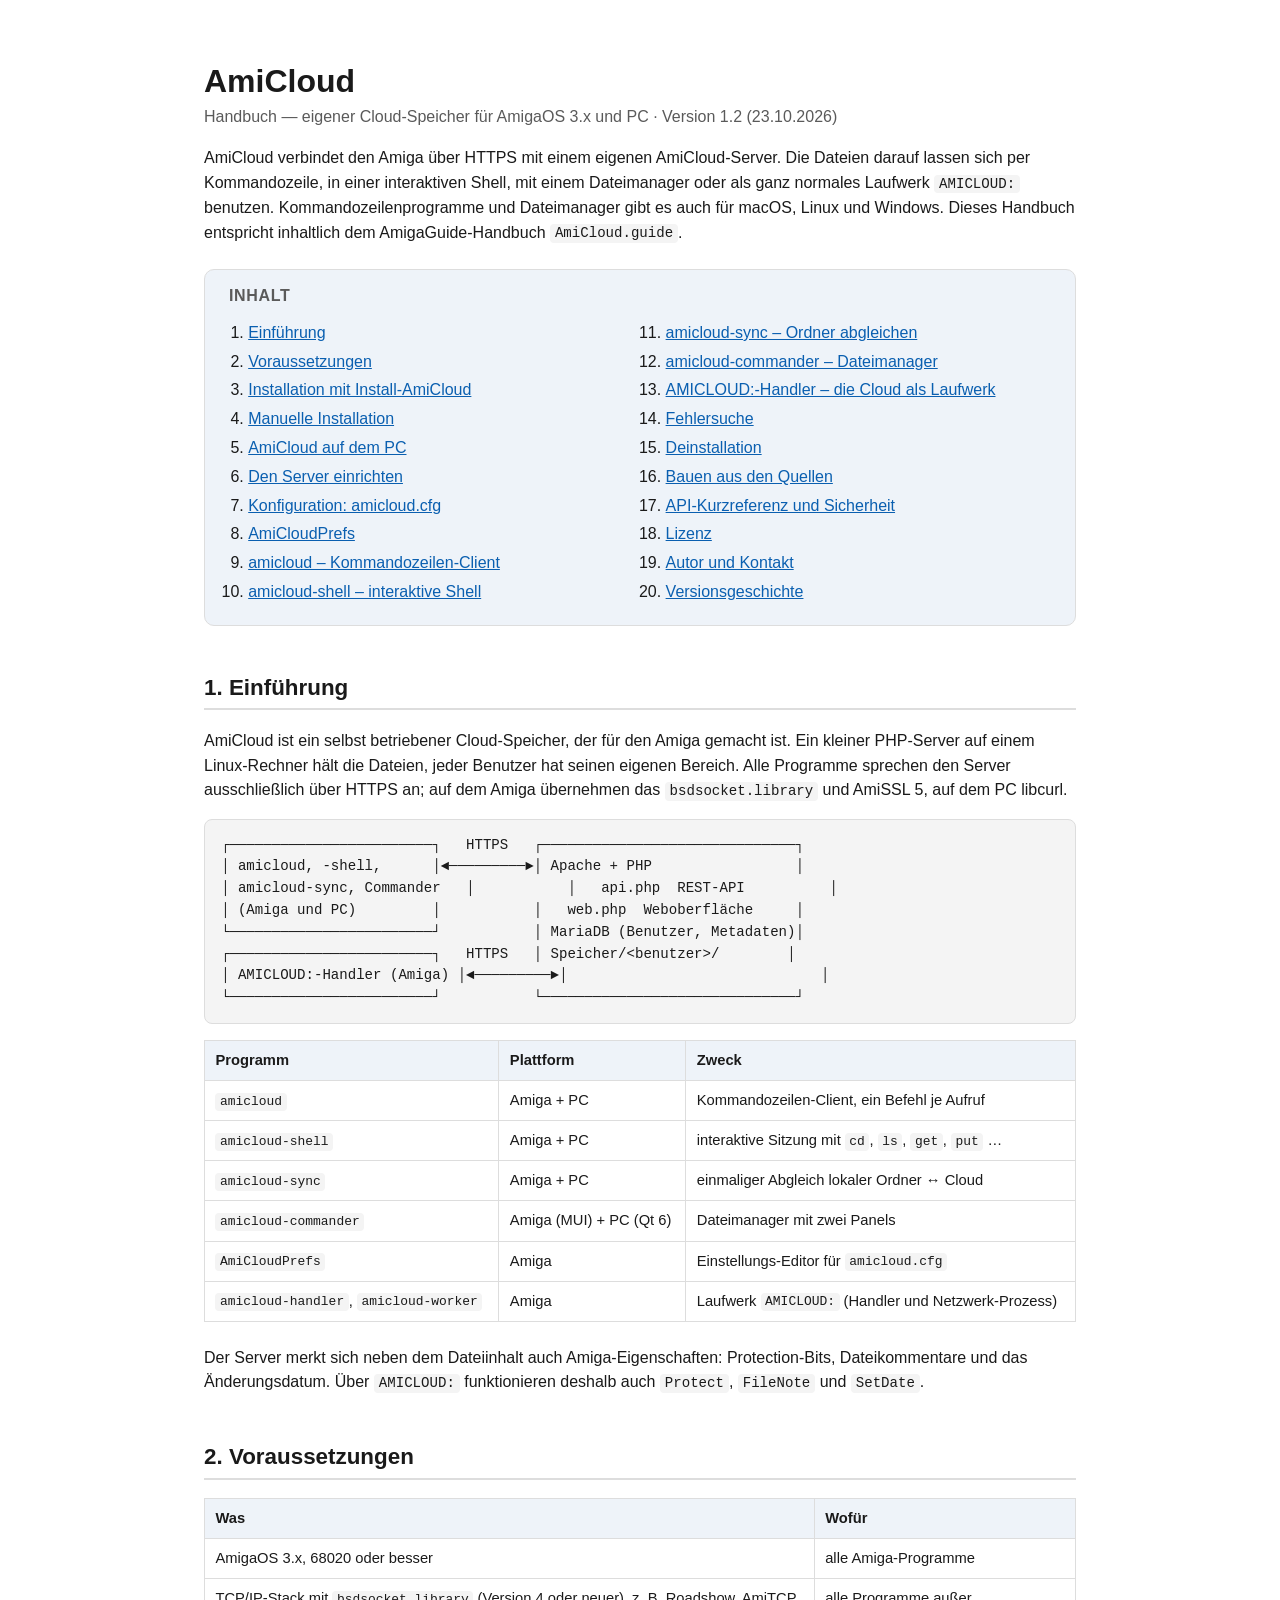
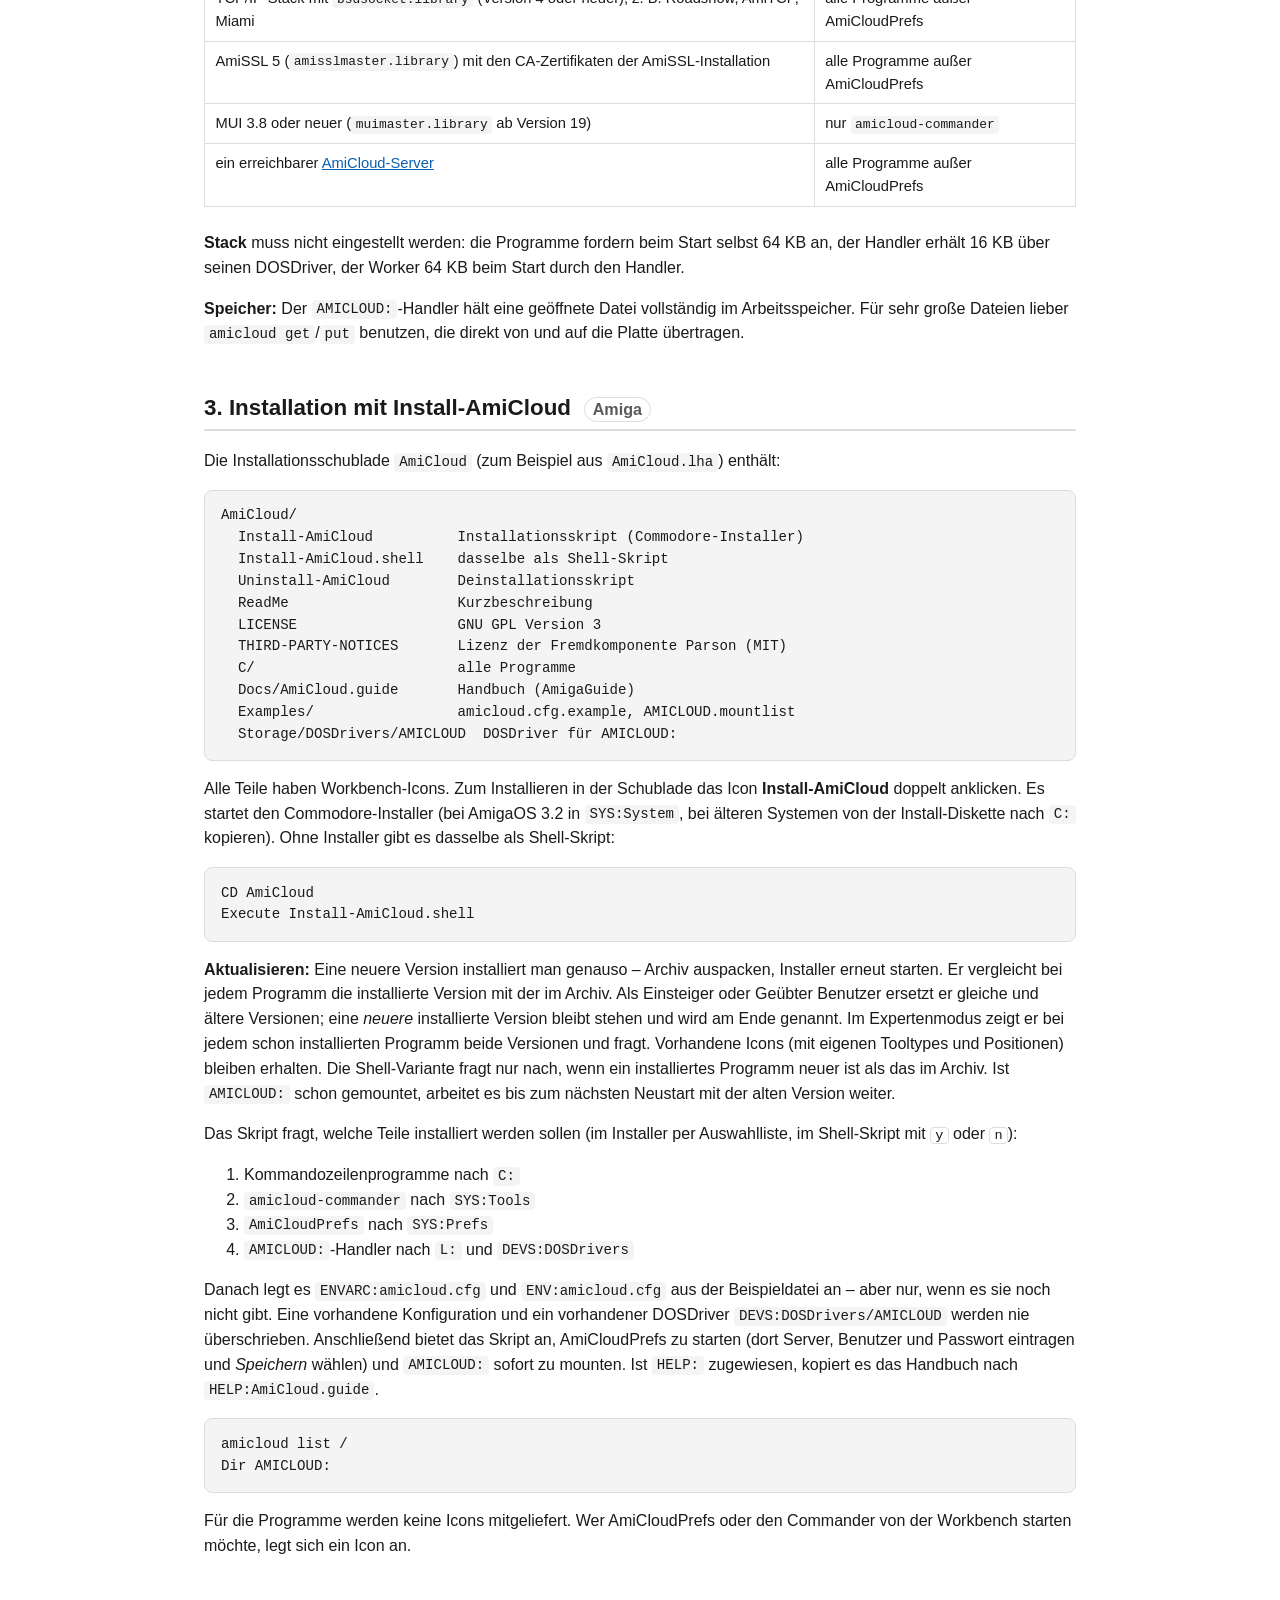
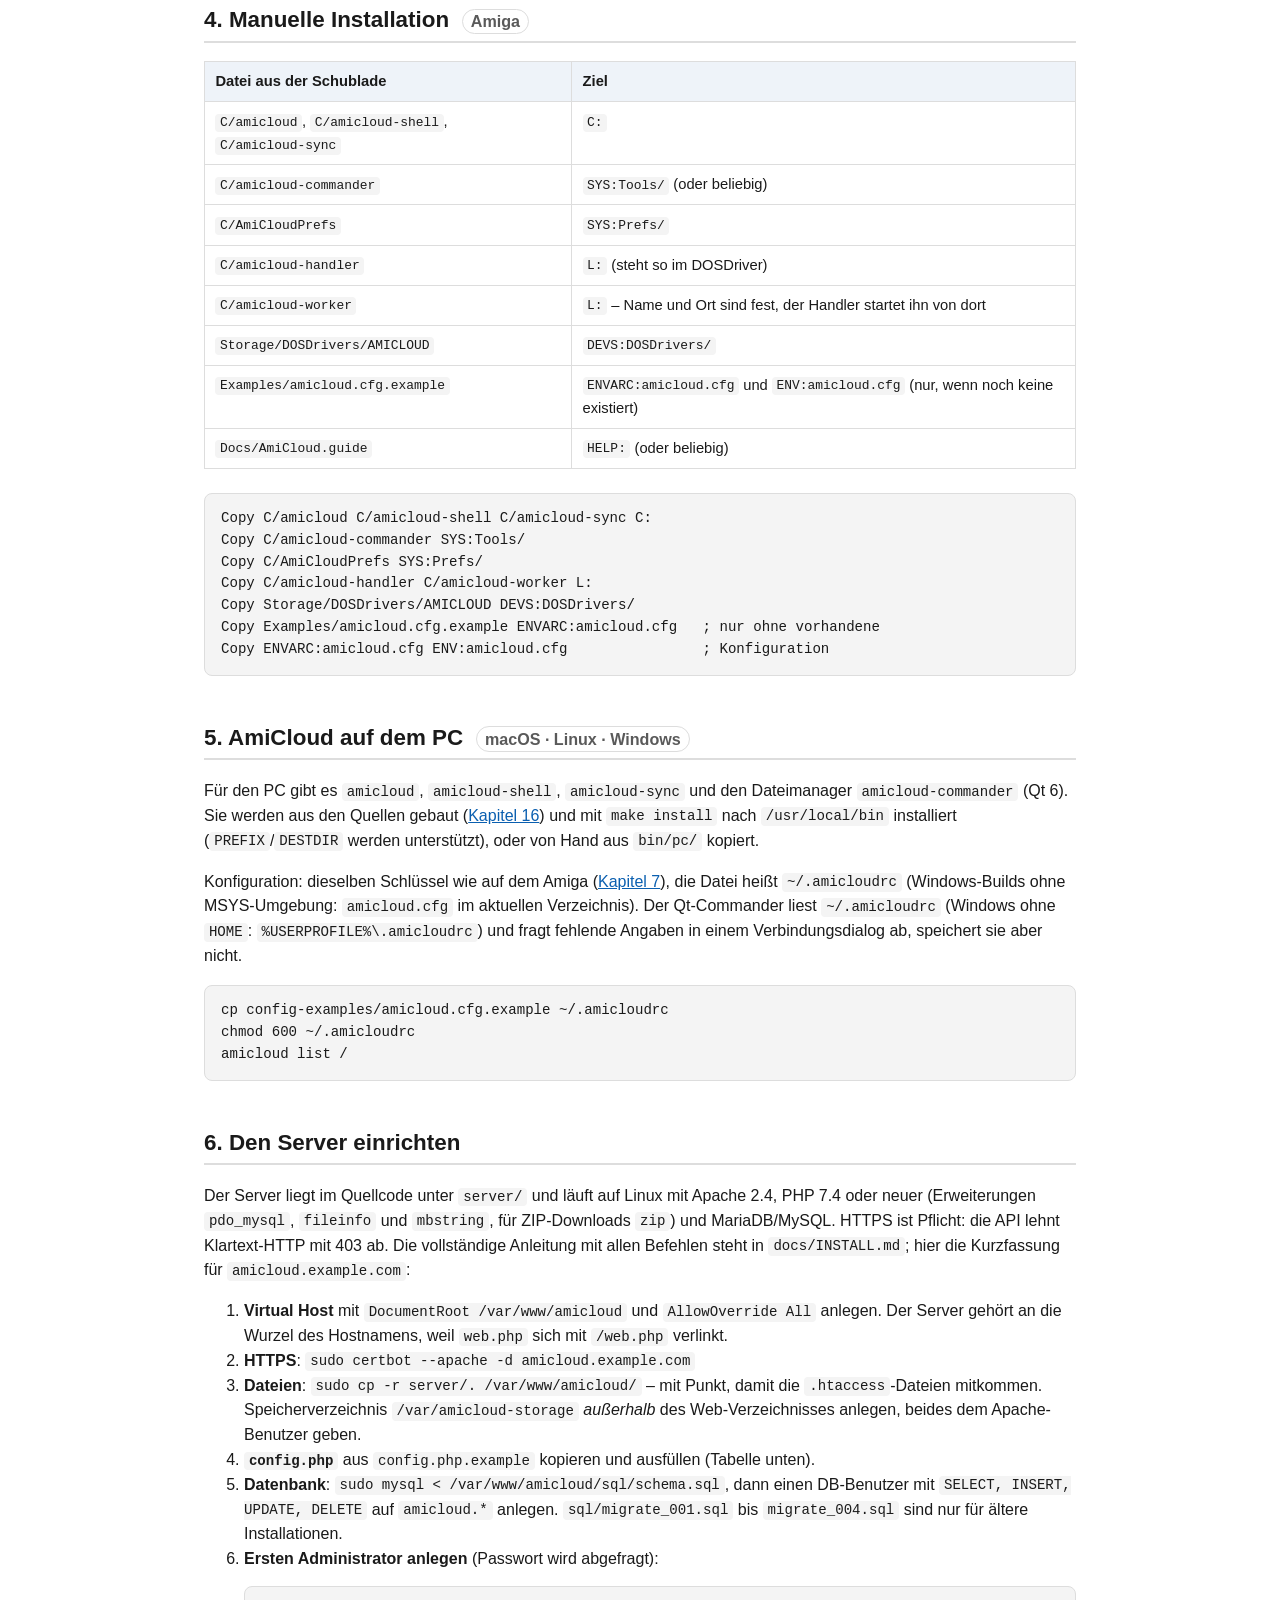
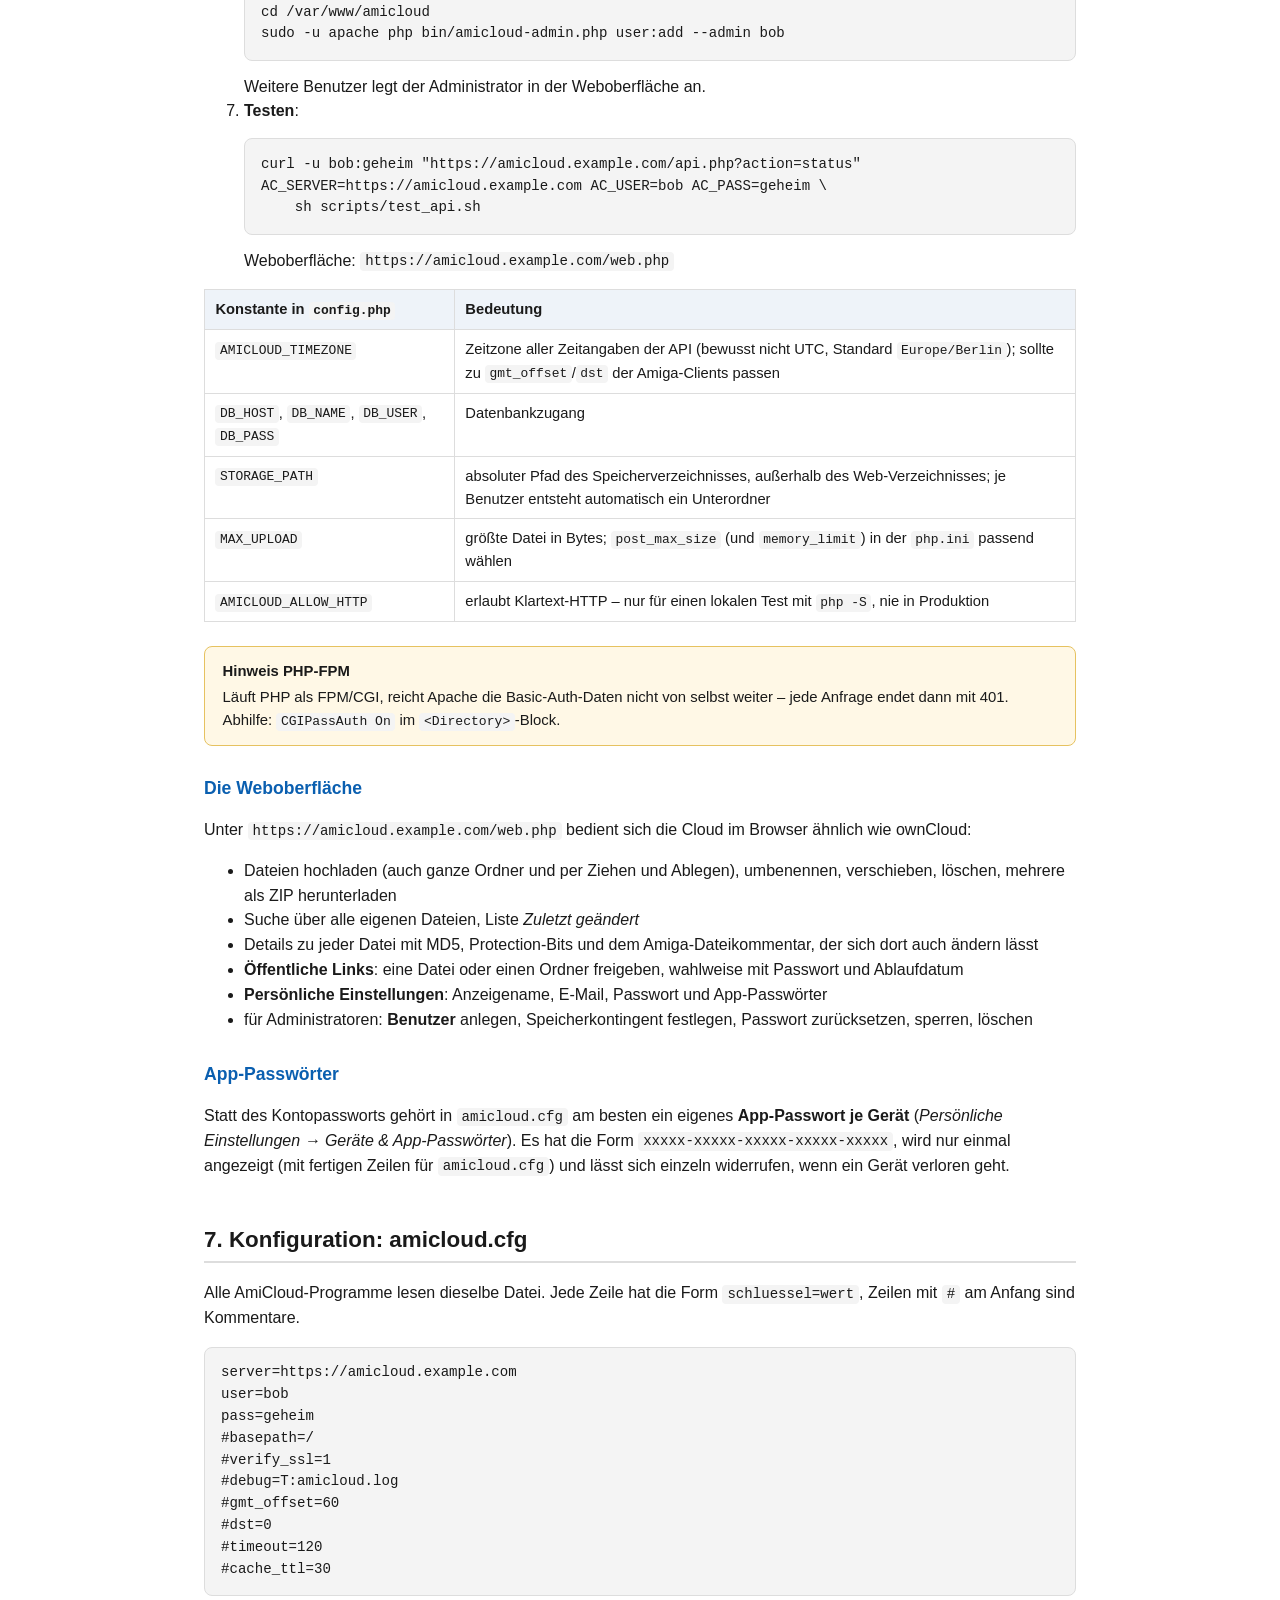
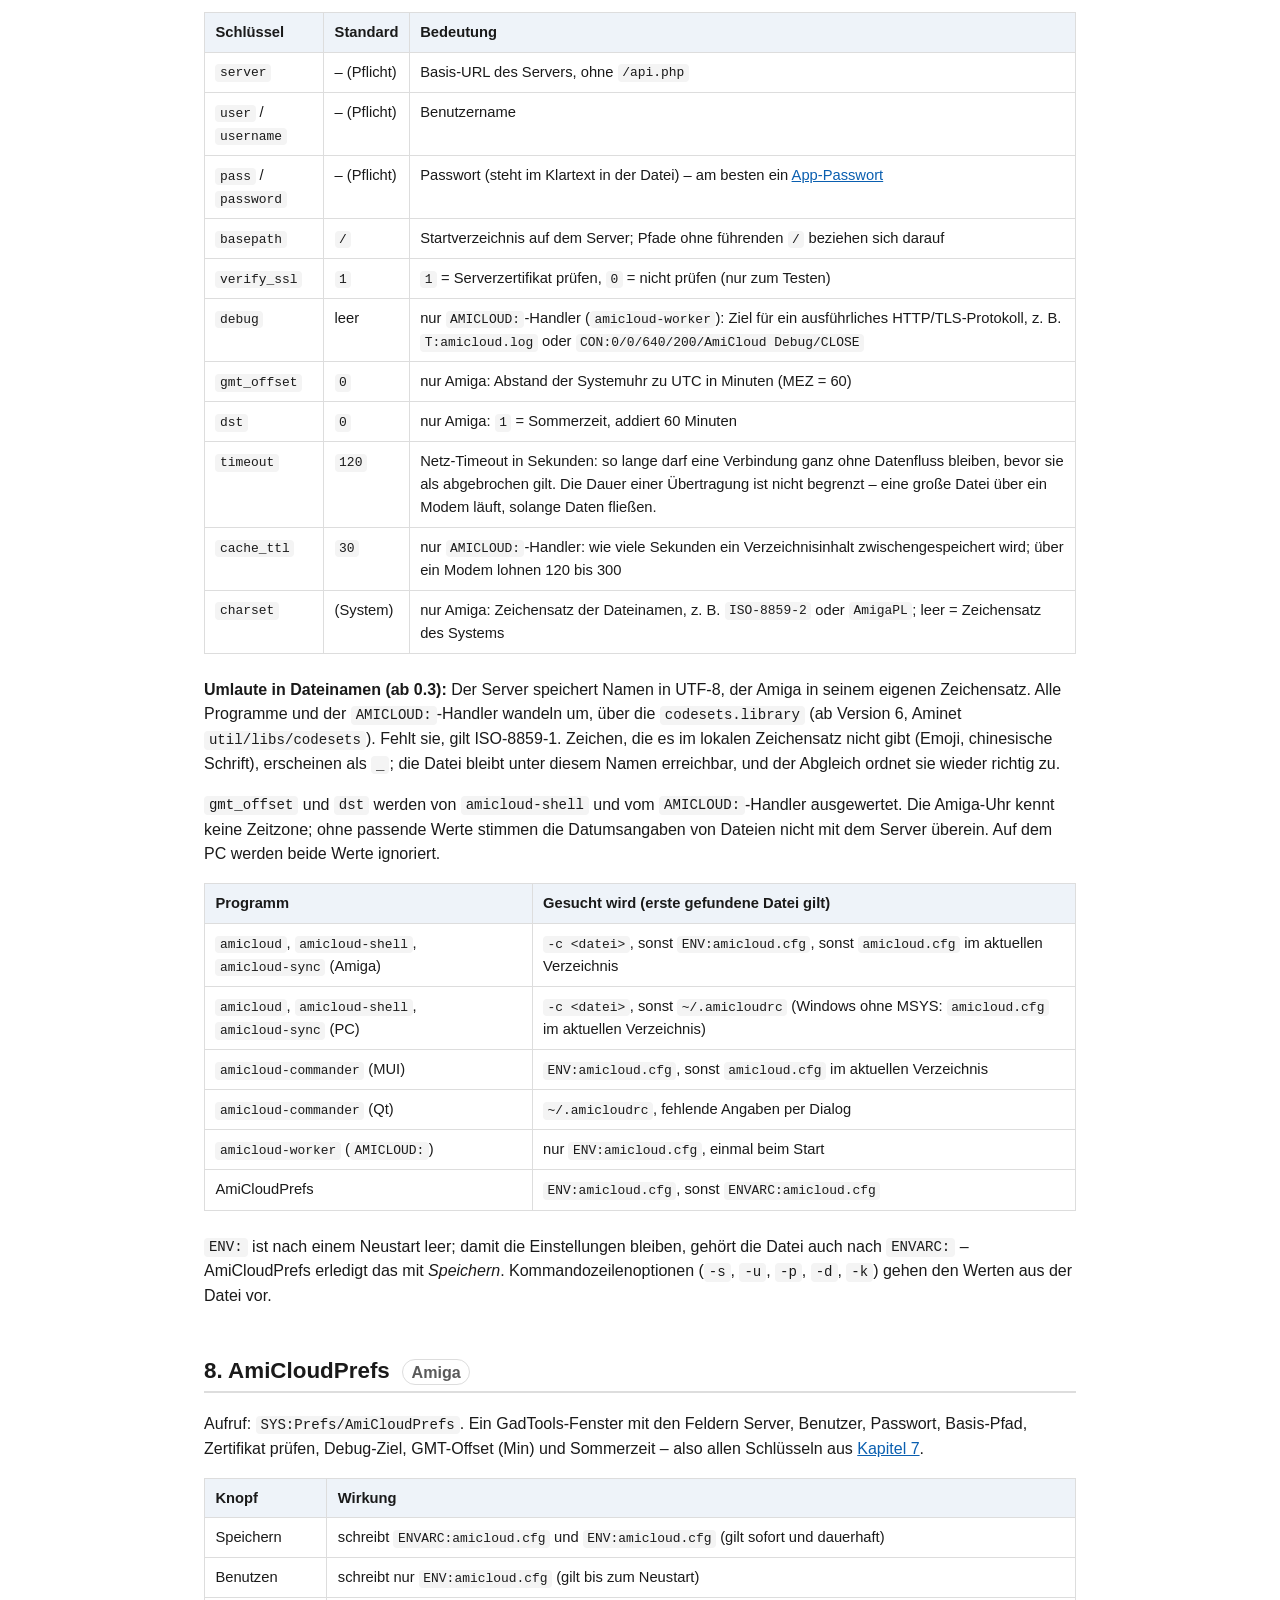
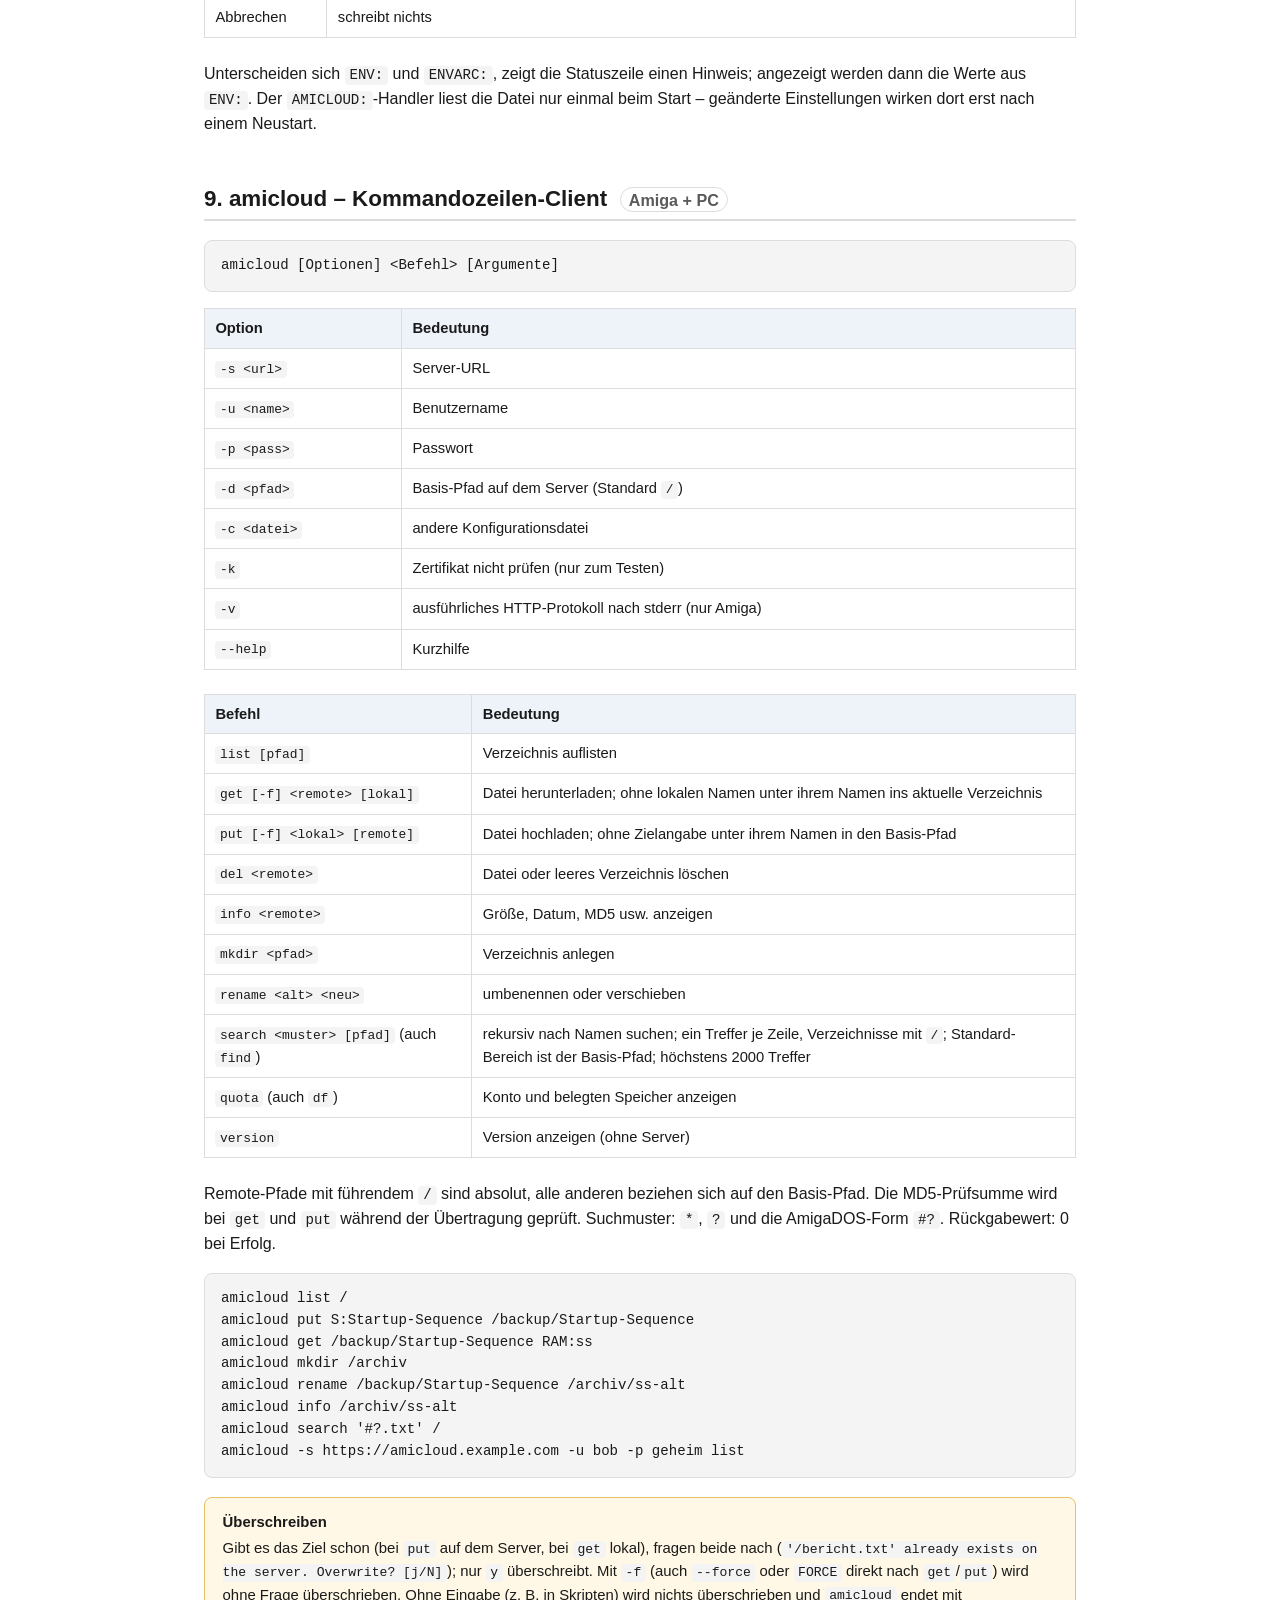
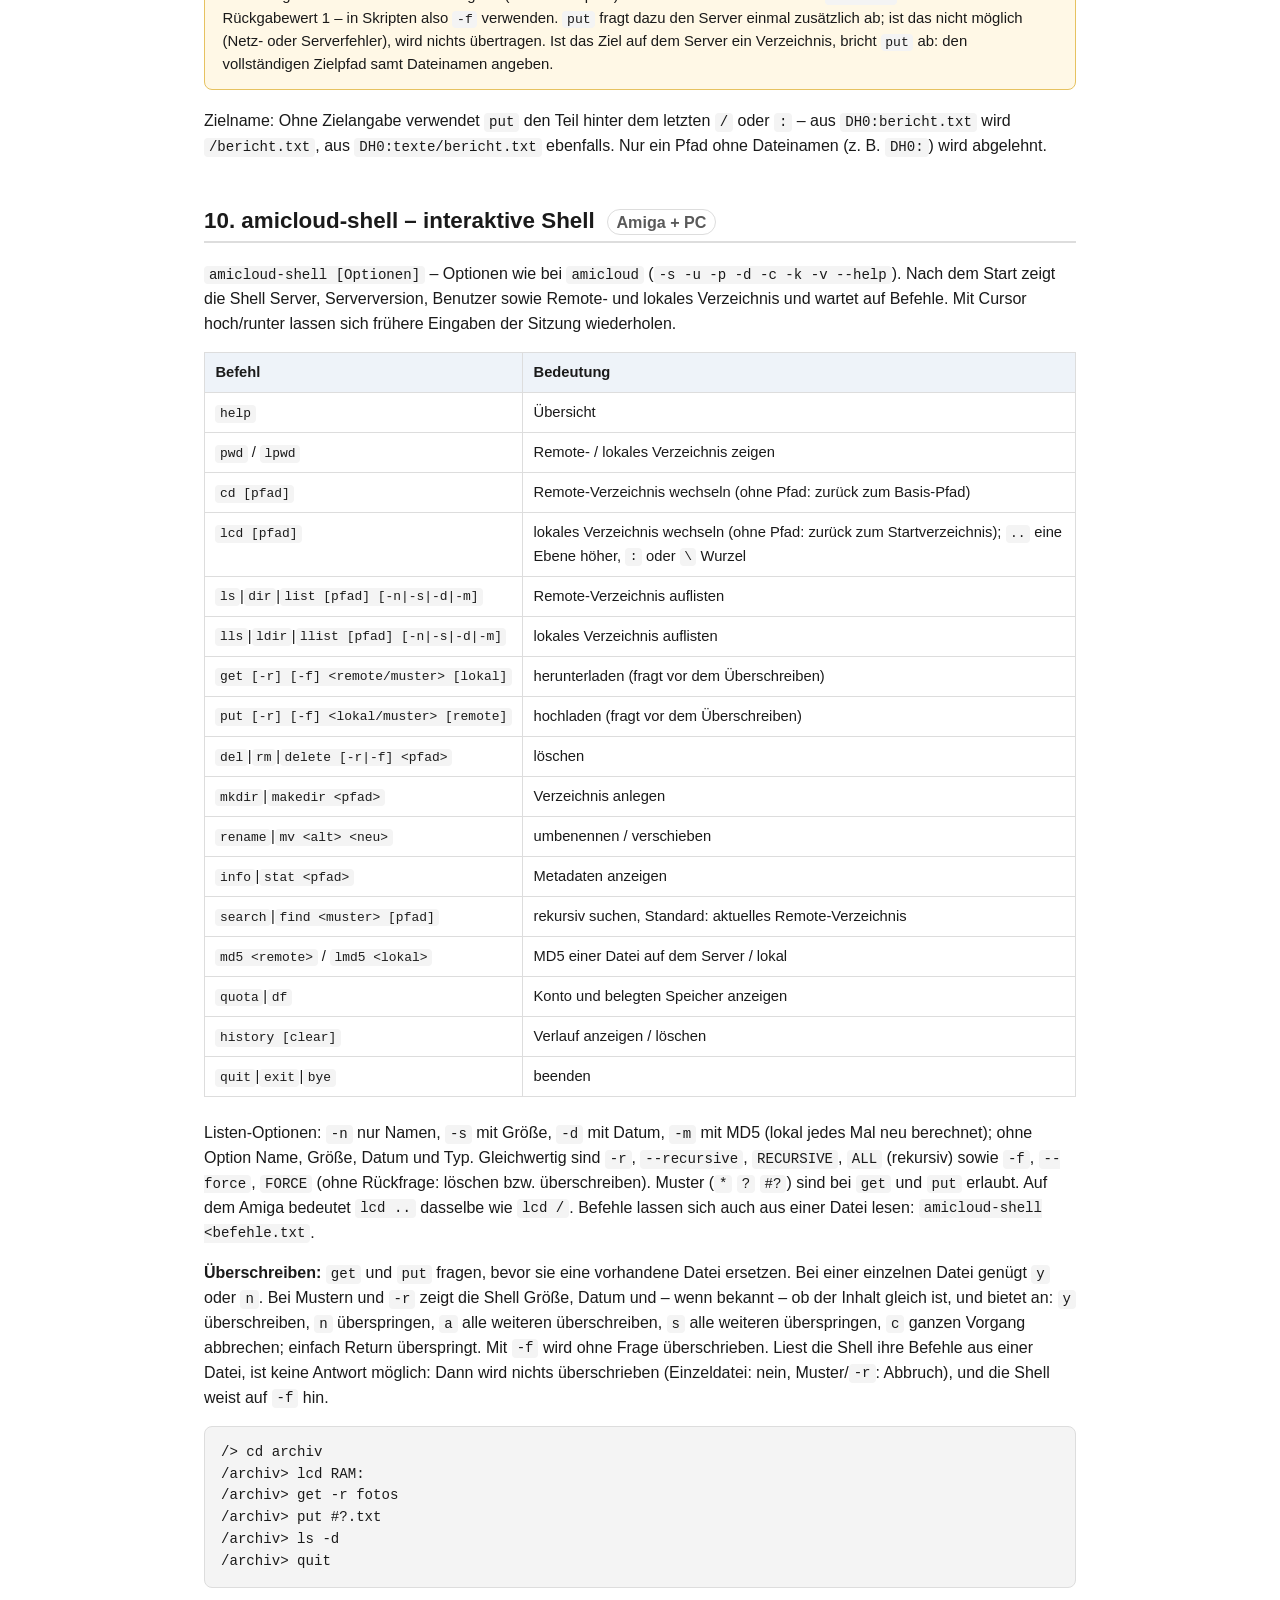
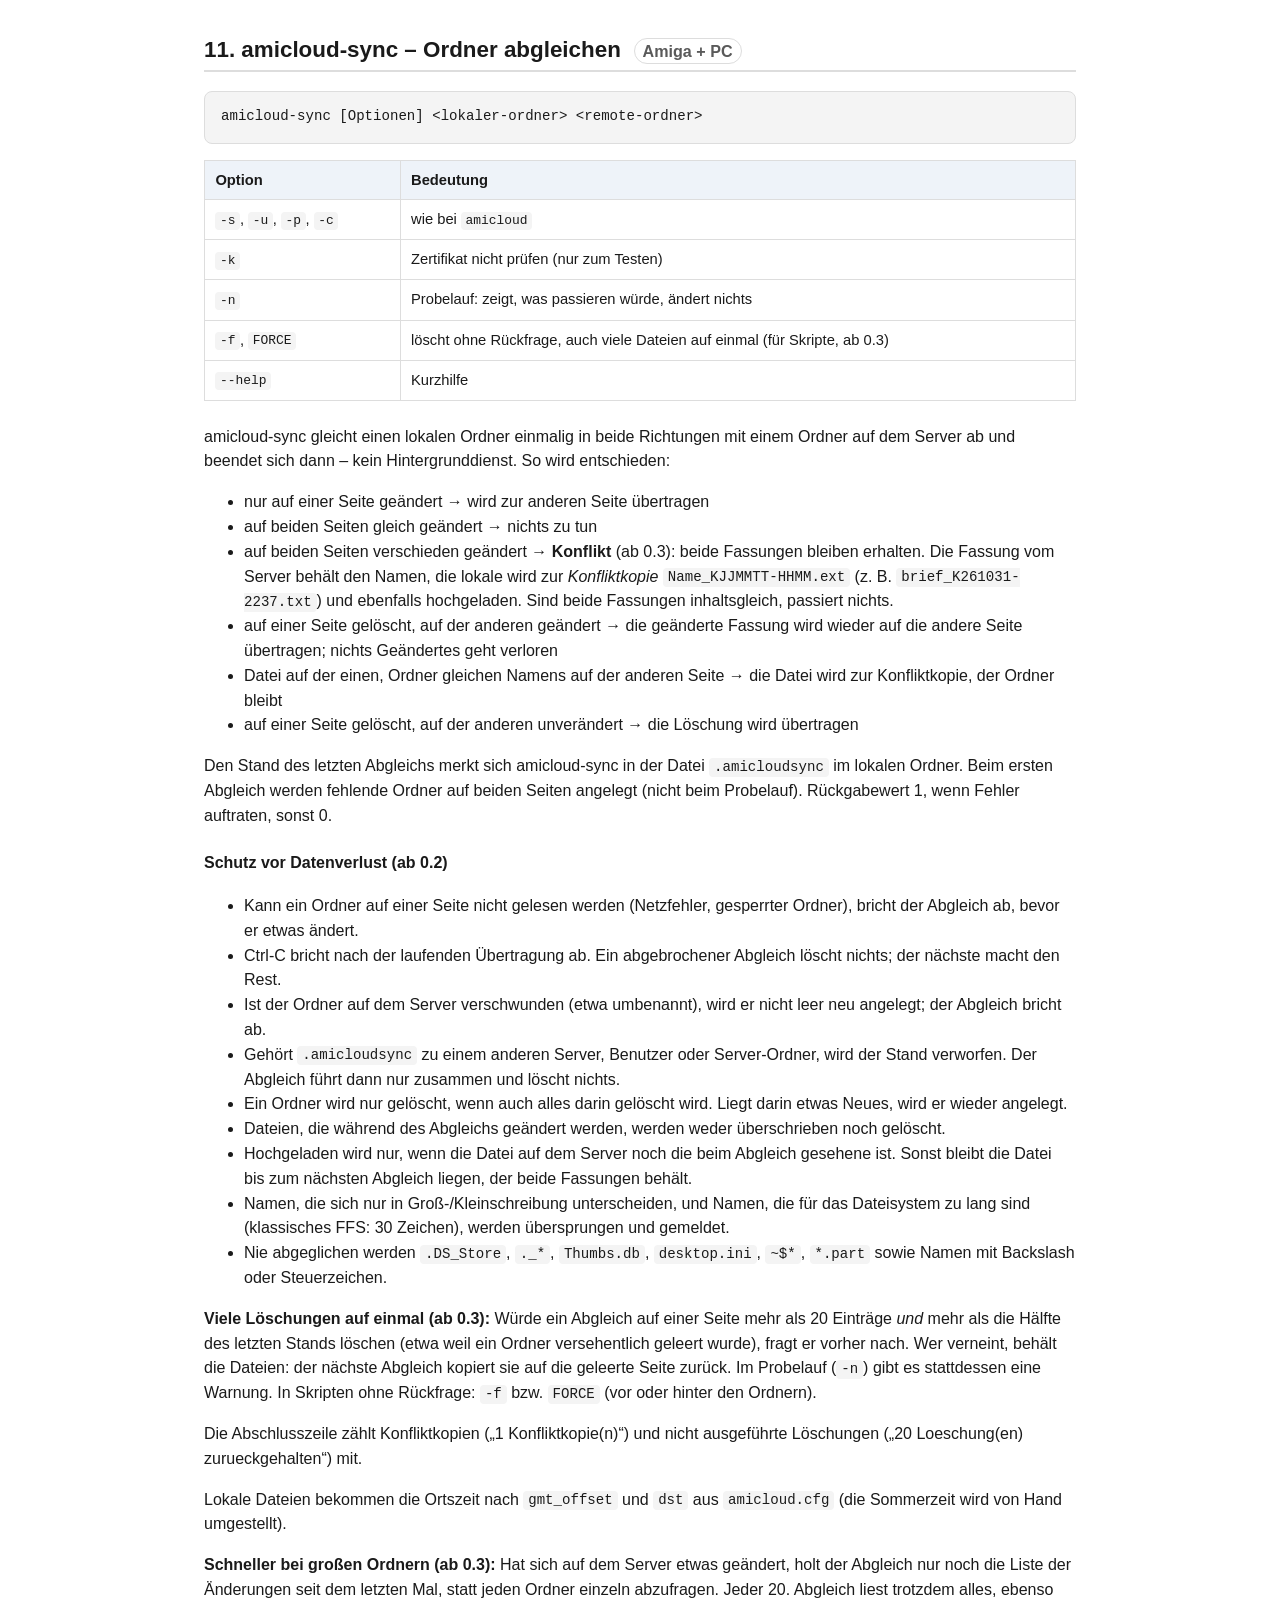
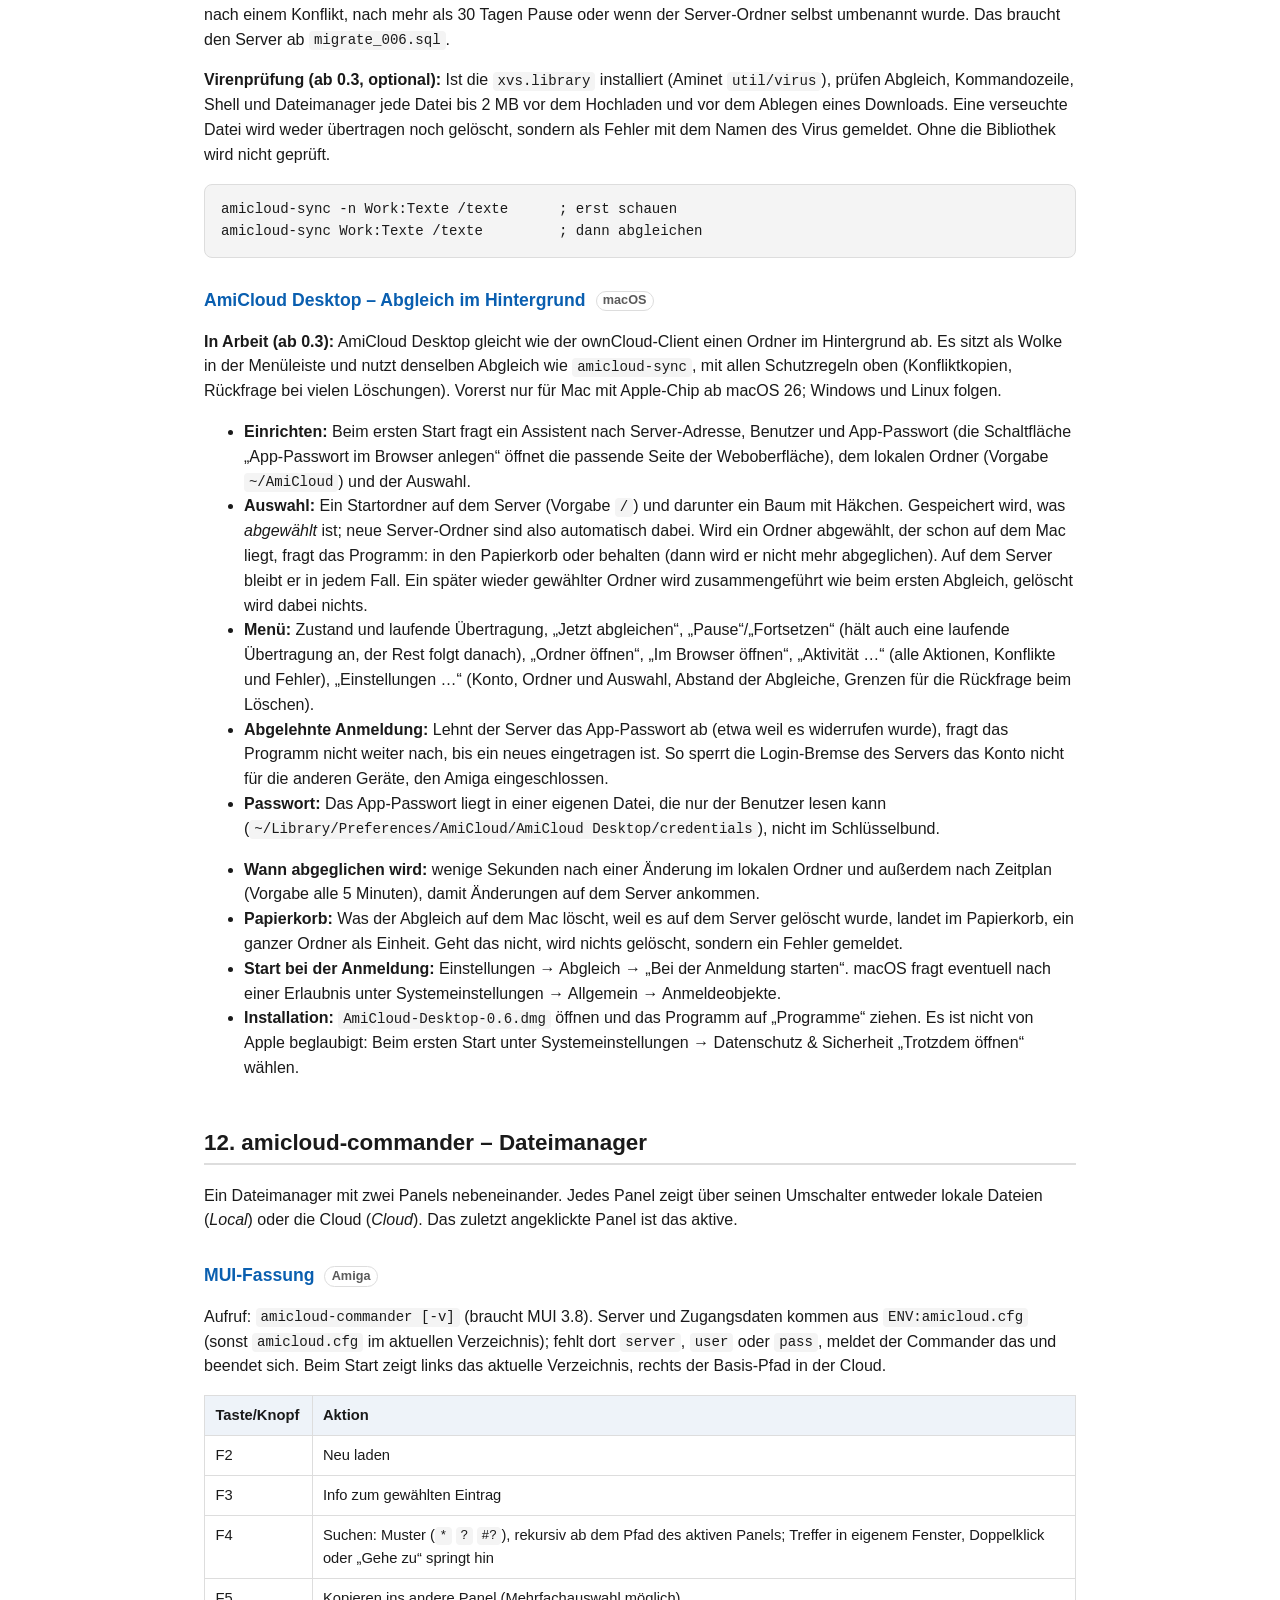
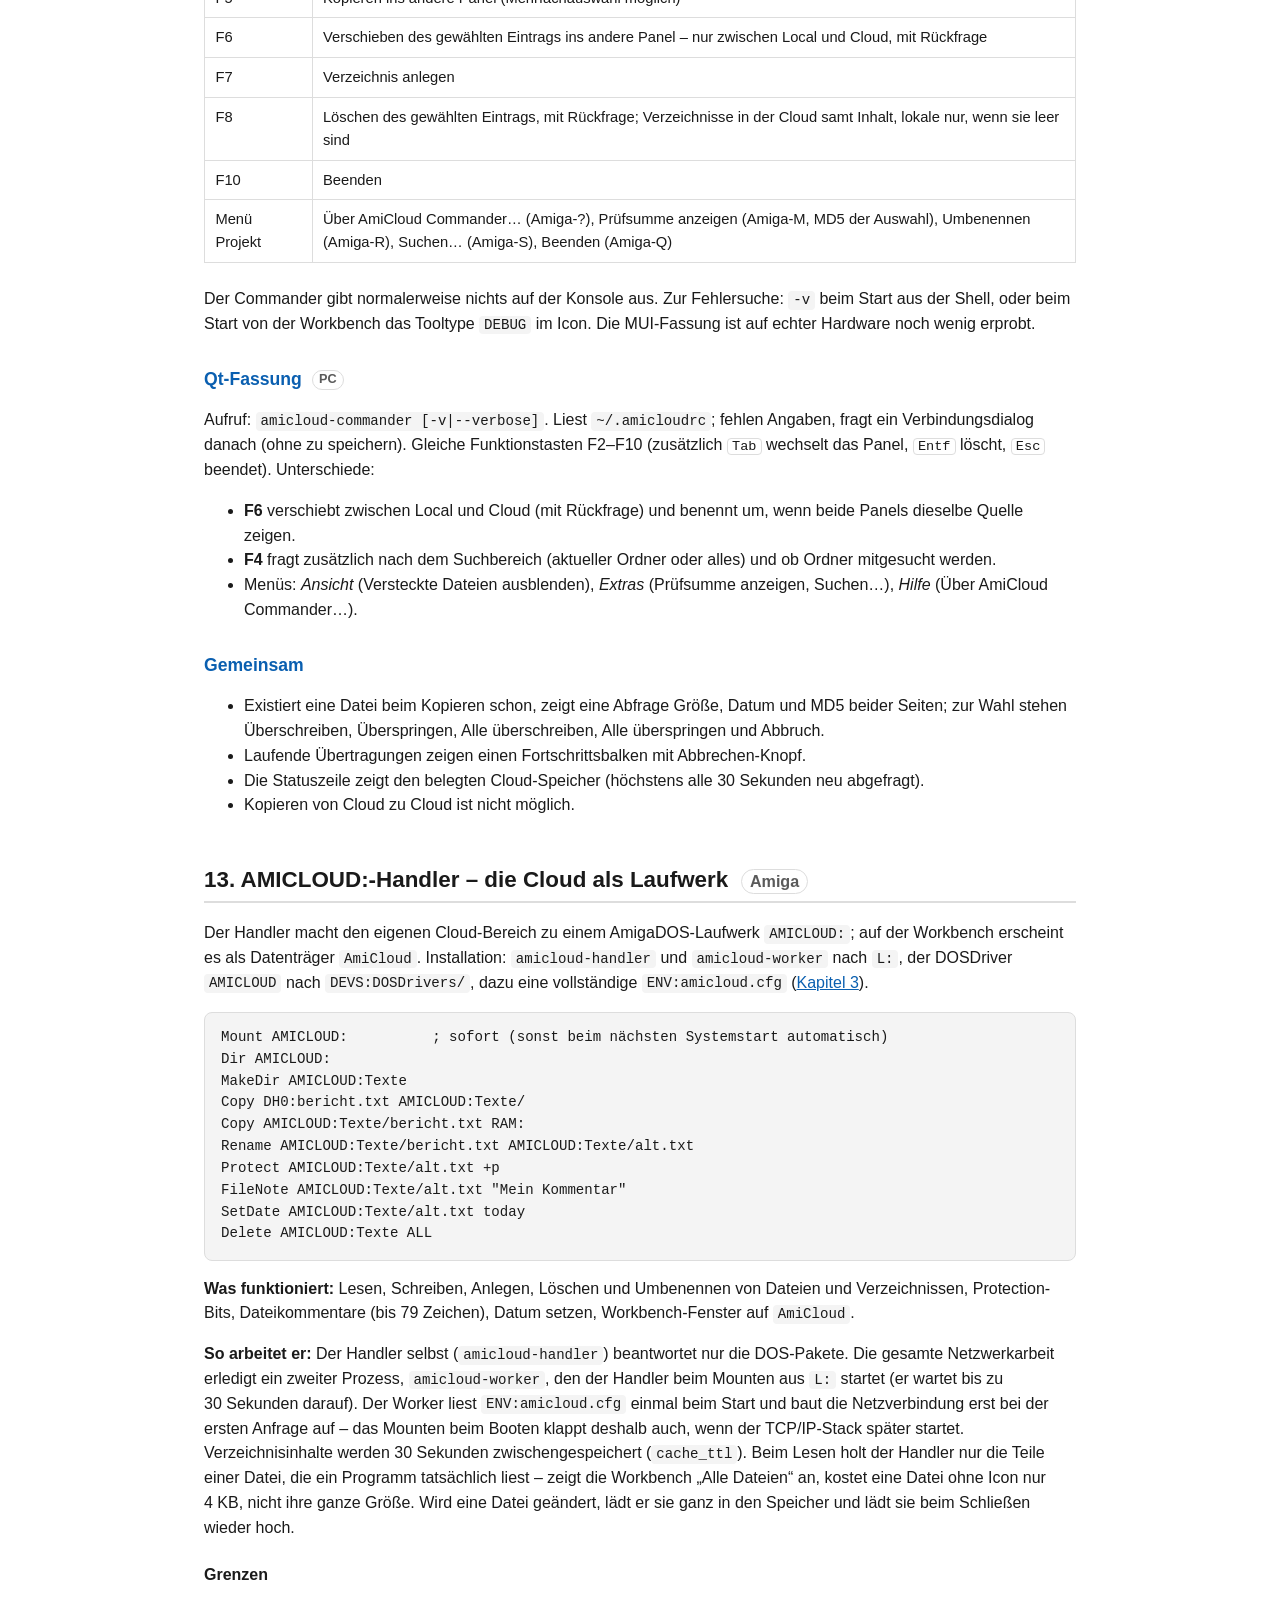
==== docs/user/AmiCloud-Handbuch.html @ e5fa28c6 "AmiCloud Desktop: macOS 26 statt 15 als Mindestversion Die mitgelieferten Homebrew-Bibliotheken (ICU" ====
<!doctype html>
<html lang="de">
<head>
<meta charset="utf-8">
<title>AmiCloud – Handbuch</title>
<style>
  :root {
    color-scheme: light dark;
    --bg: #ffffff;
    --fg: #1a1a1a;
    --muted: #5a5a5a;
    --border: #ddd;
    --code-bg: #f4f4f4;
    --accent: #0a5fb0;
    --table-head: #eef3f9;
    --callout-bg: #fff8e6;
    --callout-border: #e6c260;
  }
  @media (prefers-color-scheme: dark) {
    :root {
      --bg: #14171a;
      --fg: #e6e6e6;
      --muted: #a0a0a0;
      --border: #333;
      --code-bg: #1e2226;
      --accent: #5aa9ff;
      --table-head: #1c2733;
      --callout-bg: #2a2410;
      --callout-border: #6b5a1e;
    }
  }
  * { box-sizing: border-box; }
  body {
    margin: 0;
    font-family: -apple-system, "Segoe UI", Helvetica, Arial, sans-serif;
    background: var(--bg);
    color: var(--fg);
    line-height: 1.55;
  }
  .wrap { max-width: 920px; margin: 0 auto; padding: 2.5rem 1.5rem 6rem; }
  h1, h2, h3, h4 { line-height: 1.25; scroll-margin-top: 1rem; }
  h1 { font-size: 2rem; margin-bottom: .25rem; }
  h2 {
    font-size: 1.4rem;
    margin-top: 3rem;
    padding-bottom: .4rem;
    border-bottom: 2px solid var(--border);
  }
  h3 { font-size: 1.1rem; margin-top: 2rem; color: var(--accent); }
  h4 { font-size: 1rem; margin-top: 1.5rem; }
  .subtitle { color: var(--muted); margin-top: 0; }
  code, pre {
    font-family: "SF Mono", Menlo, Consolas, monospace;
    font-size: .88em;
  }
  code {
    background: var(--code-bg);
    padding: .1em .35em;
    border-radius: 4px;
  }
  pre {
    background: var(--code-bg);
    padding: .9rem 1rem;
    border-radius: 8px;
    overflow-x: auto;
    border: 1px solid var(--border);
  }
  pre code { background: none; padding: 0; }
  table {
    border-collapse: collapse;
    width: 100%;
    margin: 1rem 0 1.5rem;
    font-size: .92em;
  }
  th, td {
    border: 1px solid var(--border);
    padding: .5rem .65rem;
    text-align: left;
    vertical-align: top;
  }
  th { background: var(--table-head); }
  td code, th code { white-space: nowrap; }
  a { color: var(--accent); }
  .toc {
    background: var(--table-head);
    border: 1px solid var(--border);
    border-radius: 10px;
    padding: 1rem 1.5rem;
    margin: 1.5rem 0 2.5rem;
  }
  .toc h2 { border: none; margin: 0 0 .5rem; font-size: 1rem; text-transform: uppercase; letter-spacing: .04em; color: var(--muted); }
  .toc ol { margin: 0; padding-left: 1.2rem; columns: 2; column-gap: 2rem; }
  .toc li { break-inside: avoid; margin-bottom: .25rem; }
  .callout {
    background: var(--callout-bg);
    border: 1px solid var(--callout-border);
    border-radius: 8px;
    padding: .8rem 1.1rem;
    margin: 1.2rem 0;
    font-size: .93em;
  }
  .callout strong { display: inline-block; margin-bottom: .2rem; }
  .platform-tag {
    display: inline-block;
    font-size: .72em;
    font-weight: 600;
    padding: .1em .5em;
    border-radius: 999px;
    border: 1px solid var(--border);
    color: var(--muted);
    margin-left: .4em;
    vertical-align: middle;
  }
  footer {
    margin-top: 4rem;
    padding-top: 1.5rem;
    border-top: 1px solid var(--border);
    color: var(--muted);
    font-size: .85em;
  }
  .backtotop { font-size: .8em; }
  kbd { font-family: "SF Mono", Menlo, Consolas, monospace; font-size: .85em; border: 1px solid var(--border); border-radius: 4px; padding: 0 .3em; }
  dd { margin: .2rem 0 1rem 1.2rem; }
</style>
</head>
<body>
<div class="wrap">

<h1>AmiCloud</h1>
<p class="subtitle">Handbuch — eigener Cloud-Speicher für AmigaOS 3.x und PC · Version 1.2 (23.10.2026)</p>

<p>AmiCloud verbindet den Amiga über HTTPS mit einem eigenen AmiCloud-Server.
Die Dateien darauf lassen sich per Kommandozeile, in einer interaktiven
Shell, mit einem Dateimanager oder als ganz normales Laufwerk
<code>AMICLOUD:</code> benutzen. Kommandozeilenprogramme und Dateimanager gibt
es auch für macOS, Linux und Windows. Dieses Handbuch entspricht inhaltlich
dem AmigaGuide-Handbuch <code>AmiCloud.guide</code>.</p>

<div class="toc">
<h2>Inhalt</h2>
<ol>
<li><a href="#einfuehrung">Einführung</a></li>
<li><a href="#voraussetzungen">Voraussetzungen</a></li>
<li><a href="#installation">Installation mit Install-AmiCloud</a></li>
<li><a href="#manuell">Manuelle Installation</a></li>
<li><a href="#pc">AmiCloud auf dem PC</a></li>
<li><a href="#server">Den Server einrichten</a></li>
<li><a href="#konfiguration">Konfiguration: amicloud.cfg</a></li>
<li><a href="#prefs">AmiCloudPrefs</a></li>
<li><a href="#amicloud">amicloud – Kommandozeilen-Client</a></li>
<li><a href="#shell">amicloud-shell – interaktive Shell</a></li>
<li><a href="#amicloud-sync">amicloud-sync – Ordner abgleichen</a></li>
<li><a href="#commander">amicloud-commander – Dateimanager</a></li>
<li><a href="#handler">AMICLOUD:-Handler – die Cloud als Laufwerk</a></li>
<li><a href="#fehlersuche">Fehlersuche</a></li>
<li><a href="#deinstallation">Deinstallation</a></li>
<li><a href="#bauen">Bauen aus den Quellen</a></li>
<li><a href="#api">API-Kurzreferenz und Sicherheit</a></li>
<li><a href="#lizenz">Lizenz</a></li>
<li><a href="#autor">Autor und Kontakt</a></li>
<li><a href="#historie">Versionsgeschichte</a></li>
</ol>
</div>

<h2 id="einfuehrung">1. Einführung</h2>

<p>AmiCloud ist ein selbst betriebener Cloud-Speicher, der für den Amiga
gemacht ist. Ein kleiner PHP-Server auf einem Linux-Rechner hält die
Dateien, jeder Benutzer hat seinen eigenen Bereich. Alle Programme sprechen
den Server ausschließlich über HTTPS an; auf dem Amiga übernehmen das
<code>bsdsocket.library</code> und AmiSSL&nbsp;5, auf dem PC libcurl.</p>

<pre>┌────────────────────────┐   HTTPS   ┌──────────────────────────────┐
│ amicloud, -shell,      │◄─────────►│ Apache + PHP                 │
│ amicloud-sync, Commander   │           │   api.php  REST-API          │
│ (Amiga und PC)         │           │   web.php  Weboberfläche     │
└────────────────────────┘           │ MariaDB (Benutzer, Metadaten)│
┌────────────────────────┐   HTTPS   │ Speicher/&lt;benutzer&gt;/        │
│ AMICLOUD:-Handler (Amiga) │◄─────────►│                              │
└────────────────────────┘           └──────────────────────────────┘</pre>

<table>
<tr><th>Programm</th><th>Plattform</th><th>Zweck</th></tr>
<tr><td><code>amicloud</code></td><td>Amiga + PC</td><td>Kommandozeilen-Client, ein Befehl je Aufruf</td></tr>
<tr><td><code>amicloud-shell</code></td><td>Amiga + PC</td><td>interaktive Sitzung mit <code>cd</code>, <code>ls</code>, <code>get</code>, <code>put</code> …</td></tr>
<tr><td><code>amicloud-sync</code></td><td>Amiga + PC</td><td>einmaliger Abgleich lokaler Ordner ↔ Cloud</td></tr>
<tr><td><code>amicloud-commander</code></td><td>Amiga (MUI) + PC (Qt&nbsp;6)</td><td>Dateimanager mit zwei Panels</td></tr>
<tr><td><code>AmiCloudPrefs</code></td><td>Amiga</td><td>Einstellungs-Editor für <code>amicloud.cfg</code></td></tr>
<tr><td><code>amicloud-handler</code>, <code>amicloud-worker</code></td><td>Amiga</td><td>Laufwerk <code>AMICLOUD:</code> (Handler und Netzwerk-Prozess)</td></tr>
</table>

<p>Der Server merkt sich neben dem Dateiinhalt auch Amiga-Eigenschaften:
Protection-Bits, Dateikommentare und das Änderungsdatum. Über
<code>AMICLOUD:</code> funktionieren deshalb auch <code>Protect</code>,
<code>FileNote</code> und <code>SetDate</code>.</p>

<h2 id="voraussetzungen">2. Voraussetzungen</h2>

<table>
<tr><th>Was</th><th>Wofür</th></tr>
<tr><td>AmigaOS 3.x, 68020 oder besser</td><td>alle Amiga-Programme</td></tr>
<tr><td>TCP/IP-Stack mit <code>bsdsocket.library</code> (Version 4 oder neuer), z.&nbsp;B. Roadshow, AmiTCP, Miami</td><td>alle Programme außer AmiCloudPrefs</td></tr>
<tr><td>AmiSSL&nbsp;5 (<code>amisslmaster.library</code>) mit den CA-Zertifikaten der AmiSSL-Installation</td><td>alle Programme außer AmiCloudPrefs</td></tr>
<tr><td>MUI 3.8 oder neuer (<code>muimaster.library</code> ab Version 19)</td><td>nur <code>amicloud-commander</code></td></tr>
<tr><td>ein erreichbarer <a href="#server">AmiCloud-Server</a></td><td>alle Programme außer AmiCloudPrefs</td></tr>
</table>

<p><strong>Stack</strong> muss nicht eingestellt werden: die Programme
fordern beim Start selbst 64&nbsp;KB an, der Handler erhält 16&nbsp;KB über
seinen DOSDriver, der Worker 64&nbsp;KB beim Start durch den Handler.</p>

<p><strong>Speicher:</strong> Der <code>AMICLOUD:</code>-Handler hält eine
geöffnete Datei vollständig im Arbeitsspeicher. Für sehr große Dateien
lieber <code>amicloud get</code>/<code>put</code> benutzen, die direkt von
und auf die Platte übertragen.</p>

<h2 id="installation">3. Installation mit Install-AmiCloud <span class="platform-tag">Amiga</span></h2>

<p>Die Installationsschublade <code>AmiCloud</code> (zum Beispiel aus
<code>AmiCloud.lha</code>) enthält:</p>

<pre>AmiCloud/
  Install-AmiCloud          Installationsskript (Commodore-Installer)
  Install-AmiCloud.shell    dasselbe als Shell-Skript
  Uninstall-AmiCloud        Deinstallationsskript
  ReadMe                    Kurzbeschreibung
  LICENSE                   GNU GPL Version 3
  THIRD-PARTY-NOTICES       Lizenz der Fremdkomponente Parson (MIT)
  C/                        alle Programme
  Docs/AmiCloud.guide       Handbuch (AmigaGuide)
  Examples/                 amicloud.cfg.example, AMICLOUD.mountlist
  Storage/DOSDrivers/AMICLOUD  DOSDriver für AMICLOUD:</pre>

<p>Alle Teile haben Workbench-Icons. Zum Installieren in der Schublade das
Icon <strong>Install-AmiCloud</strong> doppelt anklicken. Es startet den
Commodore-Installer (bei AmigaOS&nbsp;3.2 in <code>SYS:System</code>, bei
älteren Systemen von der Install-Diskette nach <code>C:</code> kopieren).
Ohne Installer gibt es dasselbe als Shell-Skript:</p>
<pre>CD AmiCloud
Execute Install-AmiCloud.shell</pre>

<p><strong>Aktualisieren:</strong> Eine neuere Version installiert man genauso –
Archiv auspacken, Installer erneut starten. Er vergleicht bei jedem Programm
die installierte Version mit der im Archiv. Als Einsteiger oder Geübter
Benutzer ersetzt er gleiche und ältere Versionen; eine <em>neuere</em>
installierte Version bleibt stehen und wird am Ende genannt. Im
Expertenmodus zeigt er bei jedem schon installierten Programm beide Versionen
und fragt. Vorhandene Icons (mit eigenen Tooltypes und Positionen) bleiben
erhalten. Die Shell-Variante fragt nur nach, wenn ein installiertes Programm
neuer ist als das im Archiv. Ist <code>AMICLOUD:</code> schon gemountet, arbeitet es bis zum
nächsten Neustart mit der alten Version weiter.</p>

<p>Das Skript fragt, welche Teile installiert werden sollen (im Installer per
Auswahlliste, im Shell-Skript mit <kbd>y</kbd> oder <kbd>n</kbd>):</p>
<ol>
<li>Kommandozeilenprogramme nach <code>C:</code></li>
<li><code>amicloud-commander</code> nach <code>SYS:Tools</code></li>
<li><code>AmiCloudPrefs</code> nach <code>SYS:Prefs</code></li>
<li><code>AMICLOUD:</code>-Handler nach <code>L:</code> und <code>DEVS:DOSDrivers</code></li>
</ol>

<p>Danach legt es <code>ENVARC:amicloud.cfg</code> und
<code>ENV:amicloud.cfg</code> aus der Beispieldatei an – aber nur, wenn es
sie noch nicht gibt. Eine vorhandene Konfiguration und ein vorhandener
DOSDriver <code>DEVS:DOSDrivers/AMICLOUD</code> werden nie überschrieben.
Anschließend bietet das Skript an, AmiCloudPrefs zu starten (dort Server,
Benutzer und Passwort eintragen und <em>Speichern</em> wählen) und
<code>AMICLOUD:</code> sofort zu mounten. Ist <code>HELP:</code> zugewiesen,
kopiert es das Handbuch nach <code>HELP:AmiCloud.guide</code>.</p>

<pre>amicloud list /
Dir AMICLOUD:</pre>

<p>Für die Programme werden keine Icons mitgeliefert. Wer AmiCloudPrefs
oder den Commander von der Workbench starten möchte, legt sich ein Icon
an.</p>

<h2 id="manuell">4. Manuelle Installation <span class="platform-tag">Amiga</span></h2>

<table>
<tr><th>Datei aus der Schublade</th><th>Ziel</th></tr>
<tr><td><code>C/amicloud</code>, <code>C/amicloud-shell</code>, <code>C/amicloud-sync</code></td><td><code>C:</code></td></tr>
<tr><td><code>C/amicloud-commander</code></td><td><code>SYS:Tools/</code> (oder beliebig)</td></tr>
<tr><td><code>C/AmiCloudPrefs</code></td><td><code>SYS:Prefs/</code></td></tr>
<tr><td><code>C/amicloud-handler</code></td><td><code>L:</code> (steht so im DOSDriver)</td></tr>
<tr><td><code>C/amicloud-worker</code></td><td><code>L:</code> – Name und Ort sind fest, der Handler startet ihn von dort</td></tr>
<tr><td><code>Storage/DOSDrivers/AMICLOUD</code></td><td><code>DEVS:DOSDrivers/</code></td></tr>
<tr><td><code>Examples/amicloud.cfg.example</code></td><td><code>ENVARC:amicloud.cfg</code> und <code>ENV:amicloud.cfg</code> (nur, wenn noch keine existiert)</td></tr>
<tr><td><code>Docs/AmiCloud.guide</code></td><td><code>HELP:</code> (oder beliebig)</td></tr>
</table>

<pre>Copy C/amicloud C/amicloud-shell C/amicloud-sync C:
Copy C/amicloud-commander SYS:Tools/
Copy C/AmiCloudPrefs SYS:Prefs/
Copy C/amicloud-handler C/amicloud-worker L:
Copy Storage/DOSDrivers/AMICLOUD DEVS:DOSDrivers/
Copy Examples/amicloud.cfg.example ENVARC:amicloud.cfg   ; nur ohne vorhandene
Copy ENVARC:amicloud.cfg ENV:amicloud.cfg                ; Konfiguration</pre>

<h2 id="pc">5. AmiCloud auf dem PC <span class="platform-tag">macOS · Linux · Windows</span></h2>

<p>Für den PC gibt es <code>amicloud</code>, <code>amicloud-shell</code>,
<code>amicloud-sync</code> und den Dateimanager <code>amicloud-commander</code>
(Qt&nbsp;6). Sie werden aus den Quellen gebaut (<a href="#bauen">Kapitel
16</a>) und mit <code>make install</code> nach <code>/usr/local/bin</code>
installiert (<code>PREFIX</code>/<code>DESTDIR</code> werden unterstützt),
oder von Hand aus <code>bin/pc/</code> kopiert.</p>

<p>Konfiguration: dieselben Schlüssel wie auf dem Amiga
(<a href="#konfiguration">Kapitel 7</a>), die Datei heißt
<code>~/.amicloudrc</code> (Windows-Builds ohne MSYS-Umgebung:
<code>amicloud.cfg</code> im aktuellen Verzeichnis). Der Qt-Commander liest
<code>~/.amicloudrc</code> (Windows ohne <code>HOME</code>:
<code>%USERPROFILE%\.amicloudrc</code>) und fragt fehlende Angaben in einem
Verbindungsdialog ab, speichert sie aber nicht.</p>

<pre>cp config-examples/amicloud.cfg.example ~/.amicloudrc
chmod 600 ~/.amicloudrc
amicloud list /</pre>

<h2 id="server">6. Den Server einrichten</h2>

<p>Der Server liegt im Quellcode unter <code>server/</code> und läuft auf
Linux mit Apache&nbsp;2.4, PHP&nbsp;7.4 oder neuer (Erweiterungen
<code>pdo_mysql</code>, <code>fileinfo</code> und <code>mbstring</code>, für
ZIP-Downloads <code>zip</code>) und MariaDB/MySQL. HTTPS
ist Pflicht: die API lehnt Klartext-HTTP mit 403 ab. Die vollständige
Anleitung mit allen Befehlen steht in <code>docs/INSTALL.md</code>; hier
die Kurzfassung für <code>amicloud.example.com</code>:</p>

<ol>
<li><strong>Virtual Host</strong> mit <code>DocumentRoot /var/www/amicloud</code>
und <code>AllowOverride All</code> anlegen. Der Server gehört an die Wurzel
des Hostnamens, weil <code>web.php</code> sich mit <code>/web.php</code>
verlinkt.</li>
<li><strong>HTTPS</strong>: <code>sudo certbot --apache -d amicloud.example.com</code></li>
<li><strong>Dateien</strong>: <code>sudo cp -r server/. /var/www/amicloud/</code> – mit
Punkt, damit die <code>.htaccess</code>-Dateien mitkommen. Speicherverzeichnis
<code>/var/amicloud-storage</code> <em>außerhalb</em> des Web-Verzeichnisses
anlegen, beides dem Apache-Benutzer geben.</li>
<li><strong><code>config.php</code></strong> aus <code>config.php.example</code>
kopieren und ausfüllen (Tabelle unten).</li>
<li><strong>Datenbank</strong>: <code>sudo mysql &lt; /var/www/amicloud/sql/schema.sql</code>,
dann einen DB-Benutzer mit <code>SELECT, INSERT, UPDATE, DELETE</code> auf
<code>amicloud.*</code> anlegen. <code>sql/migrate_001.sql</code> bis
<code>migrate_004.sql</code> sind nur für ältere Installationen.</li>
<li><strong>Ersten Administrator anlegen</strong> (Passwort wird abgefragt):
<pre>cd /var/www/amicloud
sudo -u apache php bin/amicloud-admin.php user:add --admin bob</pre>
Weitere Benutzer legt der Administrator in der Weboberfläche an.</li>
<li><strong>Testen</strong>:
<pre>curl -u bob:geheim "https://amicloud.example.com/api.php?action=status"
AC_SERVER=https://amicloud.example.com AC_USER=bob AC_PASS=geheim \
    sh scripts/test_api.sh</pre>
Weboberfläche: <code>https://amicloud.example.com/web.php</code></li>
</ol>

<table>
<tr><th>Konstante in <code>config.php</code></th><th>Bedeutung</th></tr>
<tr><td><code>AMICLOUD_TIMEZONE</code></td><td>Zeitzone aller Zeitangaben der API (bewusst nicht UTC, Standard <code>Europe/Berlin</code>); sollte zu <code>gmt_offset</code>/<code>dst</code> der Amiga-Clients passen</td></tr>
<tr><td><code>DB_HOST</code>, <code>DB_NAME</code>, <code>DB_USER</code>, <code>DB_PASS</code></td><td>Datenbankzugang</td></tr>
<tr><td><code>STORAGE_PATH</code></td><td>absoluter Pfad des Speicherverzeichnisses, außerhalb des Web-Verzeichnisses; je Benutzer entsteht automatisch ein Unterordner</td></tr>
<tr><td><code>MAX_UPLOAD</code></td><td>größte Datei in Bytes; <code>post_max_size</code> (und <code>memory_limit</code>) in der <code>php.ini</code> passend wählen</td></tr>
<tr><td><code>AMICLOUD_ALLOW_HTTP</code></td><td>erlaubt Klartext-HTTP – nur für einen lokalen Test mit <code>php -S</code>, nie in Produktion</td></tr>
</table>

<div class="callout"><strong>Hinweis PHP-FPM</strong><br>
Läuft PHP als FPM/CGI, reicht Apache die Basic-Auth-Daten nicht von selbst
weiter – jede Anfrage endet dann mit 401. Abhilfe: <code>CGIPassAuth On</code>
im <code>&lt;Directory&gt;</code>-Block.</div>

<h3 id="webui">Die Weboberfläche</h3>

<p>Unter <code>https://amicloud.example.com/web.php</code> bedient sich die
Cloud im Browser ähnlich wie ownCloud:</p>
<ul>
<li>Dateien hochladen (auch ganze Ordner und per Ziehen und Ablegen),
umbenennen, verschieben, löschen, mehrere als ZIP herunterladen</li>
<li>Suche über alle eigenen Dateien, Liste <em>Zuletzt geändert</em></li>
<li>Details zu jeder Datei mit MD5, Protection-Bits und dem
Amiga-Dateikommentar, der sich dort auch ändern lässt</li>
<li><strong>Öffentliche Links</strong>: eine Datei oder einen Ordner
freigeben, wahlweise mit Passwort und Ablaufdatum</li>
<li><strong>Persönliche Einstellungen</strong>: Anzeigename, E-Mail,
Passwort und App-Passwörter</li>
<li>für Administratoren: <strong>Benutzer</strong> anlegen,
Speicherkontingent festlegen, Passwort zurücksetzen, sperren, löschen</li>
</ul>

<h3 id="apppw">App-Passwörter</h3>

<p>Statt des Kontopassworts gehört in <code>amicloud.cfg</code> am besten ein
eigenes <strong>App-Passwort je Gerät</strong> (<em>Persönliche
Einstellungen → Geräte &amp; App-Passwörter</em>). Es hat die Form
<code>xxxxx-xxxxx-xxxxx-xxxxx-xxxxx</code>, wird nur einmal angezeigt (mit
fertigen Zeilen für <code>amicloud.cfg</code>) und lässt sich einzeln
widerrufen, wenn ein Gerät verloren geht.</p>

<h2 id="konfiguration">7. Konfiguration: amicloud.cfg</h2>

<p>Alle AmiCloud-Programme lesen dieselbe Datei. Jede Zeile hat die Form
<code>schluessel=wert</code>, Zeilen mit <code>#</code> am Anfang sind
Kommentare.</p>

<pre>server=https://amicloud.example.com
user=bob
pass=geheim
#basepath=/
#verify_ssl=1
#debug=T:amicloud.log
#gmt_offset=60
#dst=0
#timeout=120
#cache_ttl=30</pre>

<table>
<tr><th>Schlüssel</th><th>Standard</th><th>Bedeutung</th></tr>
<tr><td><code>server</code></td><td>– (Pflicht)</td><td>Basis-URL des Servers, ohne <code>/api.php</code></td></tr>
<tr><td><code>user</code> / <code>username</code></td><td>– (Pflicht)</td><td>Benutzername</td></tr>
<tr><td><code>pass</code> / <code>password</code></td><td>– (Pflicht)</td><td>Passwort (steht im Klartext in der Datei) – am besten ein <a href="#apppw">App-Passwort</a></td></tr>
<tr><td><code>basepath</code></td><td><code>/</code></td><td>Startverzeichnis auf dem Server; Pfade ohne führenden <code>/</code> beziehen sich darauf</td></tr>
<tr><td><code>verify_ssl</code></td><td><code>1</code></td><td><code>1</code> = Serverzertifikat prüfen, <code>0</code> = nicht prüfen (nur zum Testen)</td></tr>
<tr><td><code>debug</code></td><td>leer</td><td>nur <code>AMICLOUD:</code>-Handler (<code>amicloud-worker</code>): Ziel für ein ausführliches HTTP/TLS-Protokoll, z.&nbsp;B. <code>T:amicloud.log</code> oder <code>CON:0/0/640/200/AmiCloud Debug/CLOSE</code></td></tr>
<tr><td><code>gmt_offset</code></td><td><code>0</code></td><td>nur Amiga: Abstand der Systemuhr zu UTC in Minuten (MEZ = 60)</td></tr>
<tr><td><code>dst</code></td><td><code>0</code></td><td>nur Amiga: <code>1</code> = Sommerzeit, addiert 60 Minuten</td></tr>
<tr><td><code>timeout</code></td><td><code>120</code></td><td>Netz-Timeout in Sekunden: so lange darf eine Verbindung ganz ohne Datenfluss bleiben, bevor sie als abgebrochen gilt. Die Dauer einer Übertragung ist nicht begrenzt – eine große Datei über ein Modem läuft, solange Daten fließen.</td></tr>
<tr><td><code>cache_ttl</code></td><td><code>30</code></td><td>nur <code>AMICLOUD:</code>-Handler: wie viele Sekunden ein Verzeichnisinhalt zwischengespeichert wird; über ein Modem lohnen 120 bis 300</td></tr>
<tr><td><code>charset</code></td><td>(System)</td><td>nur Amiga: Zeichensatz der Dateinamen, z.&nbsp;B. <code>ISO-8859-2</code> oder <code>AmigaPL</code>; leer = Zeichensatz des Systems</td></tr>
</table>
<p><strong>Umlaute in Dateinamen (ab 0.3):</strong> Der Server speichert Namen in
UTF-8, der Amiga in seinem eigenen Zeichensatz. Alle Programme und der
<code>AMICLOUD:</code>-Handler wandeln um, über die <code>codesets.library</code> (ab
Version&nbsp;6, Aminet <code>util/libs/codesets</code>). Fehlt sie, gilt ISO-8859-1.
Zeichen, die es im lokalen Zeichensatz nicht gibt (Emoji, chinesische Schrift),
erscheinen als <code>_</code>; die Datei bleibt unter diesem Namen erreichbar, und der
Abgleich ordnet sie wieder richtig zu.</p>

<p><code>gmt_offset</code> und <code>dst</code> werden von
<code>amicloud-shell</code> und vom <code>AMICLOUD:</code>-Handler ausgewertet.
Die Amiga-Uhr kennt keine Zeitzone; ohne passende Werte stimmen die
Datumsangaben von Dateien nicht mit dem Server überein. Auf dem PC werden
beide Werte ignoriert.</p>

<table>
<tr><th>Programm</th><th>Gesucht wird (erste gefundene Datei gilt)</th></tr>
<tr><td><code>amicloud</code>, <code>amicloud-shell</code>, <code>amicloud-sync</code> (Amiga)</td><td><code>-c &lt;datei&gt;</code>, sonst <code>ENV:amicloud.cfg</code>, sonst <code>amicloud.cfg</code> im aktuellen Verzeichnis</td></tr>
<tr><td><code>amicloud</code>, <code>amicloud-shell</code>, <code>amicloud-sync</code> (PC)</td><td><code>-c &lt;datei&gt;</code>, sonst <code>~/.amicloudrc</code> (Windows ohne MSYS: <code>amicloud.cfg</code> im aktuellen Verzeichnis)</td></tr>
<tr><td><code>amicloud-commander</code> (MUI)</td><td><code>ENV:amicloud.cfg</code>, sonst <code>amicloud.cfg</code> im aktuellen Verzeichnis</td></tr>
<tr><td><code>amicloud-commander</code> (Qt)</td><td><code>~/.amicloudrc</code>, fehlende Angaben per Dialog</td></tr>
<tr><td><code>amicloud-worker</code> (<code>AMICLOUD:</code>)</td><td>nur <code>ENV:amicloud.cfg</code>, einmal beim Start</td></tr>
<tr><td>AmiCloudPrefs</td><td><code>ENV:amicloud.cfg</code>, sonst <code>ENVARC:amicloud.cfg</code></td></tr>
</table>

<p><code>ENV:</code> ist nach einem Neustart leer; damit die Einstellungen
bleiben, gehört die Datei auch nach <code>ENVARC:</code> – AmiCloudPrefs
erledigt das mit <em>Speichern</em>. Kommandozeilenoptionen
(<code>-s</code>, <code>-u</code>, <code>-p</code>, <code>-d</code>,
<code>-k</code>) gehen den Werten aus der Datei vor.</p>

<h2 id="prefs">8. AmiCloudPrefs <span class="platform-tag">Amiga</span></h2>

<p>Aufruf: <code>SYS:Prefs/AmiCloudPrefs</code>. Ein GadTools-Fenster mit
den Feldern Server, Benutzer, Passwort, Basis-Pfad, Zertifikat prüfen,
Debug-Ziel, GMT-Offset (Min) und Sommerzeit – also allen Schlüsseln aus
<a href="#konfiguration">Kapitel 7</a>.</p>

<table>
<tr><th>Knopf</th><th>Wirkung</th></tr>
<tr><td>Speichern</td><td>schreibt <code>ENVARC:amicloud.cfg</code> und <code>ENV:amicloud.cfg</code> (gilt sofort und dauerhaft)</td></tr>
<tr><td>Benutzen</td><td>schreibt nur <code>ENV:amicloud.cfg</code> (gilt bis zum Neustart)</td></tr>
<tr><td>Abbrechen</td><td>schreibt nichts</td></tr>
</table>

<p>Unterscheiden sich <code>ENV:</code> und <code>ENVARC:</code>, zeigt die
Statuszeile einen Hinweis; angezeigt werden dann die Werte aus
<code>ENV:</code>. Der <code>AMICLOUD:</code>-Handler liest die Datei nur einmal
beim Start – geänderte Einstellungen wirken dort erst nach einem
Neustart.</p>

<h2 id="amicloud">9. amicloud – Kommandozeilen-Client <span class="platform-tag">Amiga + PC</span></h2>

<pre>amicloud [Optionen] &lt;Befehl&gt; [Argumente]</pre>

<table>
<tr><th>Option</th><th>Bedeutung</th></tr>
<tr><td><code>-s &lt;url&gt;</code></td><td>Server-URL</td></tr>
<tr><td><code>-u &lt;name&gt;</code></td><td>Benutzername</td></tr>
<tr><td><code>-p &lt;pass&gt;</code></td><td>Passwort</td></tr>
<tr><td><code>-d &lt;pfad&gt;</code></td><td>Basis-Pfad auf dem Server (Standard <code>/</code>)</td></tr>
<tr><td><code>-c &lt;datei&gt;</code></td><td>andere Konfigurationsdatei</td></tr>
<tr><td><code>-k</code></td><td>Zertifikat nicht prüfen (nur zum Testen)</td></tr>
<tr><td><code>-v</code></td><td>ausführliches HTTP-Protokoll nach stderr (nur Amiga)</td></tr>
<tr><td><code>--help</code></td><td>Kurzhilfe</td></tr>
</table>

<table>
<tr><th>Befehl</th><th>Bedeutung</th></tr>
<tr><td><code>list [pfad]</code></td><td>Verzeichnis auflisten</td></tr>
<tr><td><code>get [-f] &lt;remote&gt; [lokal]</code></td><td>Datei herunterladen; ohne lokalen Namen unter ihrem Namen ins aktuelle Verzeichnis</td></tr>
<tr><td><code>put [-f] &lt;lokal&gt; [remote]</code></td><td>Datei hochladen; ohne Zielangabe unter ihrem Namen in den Basis-Pfad</td></tr>
<tr><td><code>del &lt;remote&gt;</code></td><td>Datei oder leeres Verzeichnis löschen</td></tr>
<tr><td><code>info &lt;remote&gt;</code></td><td>Größe, Datum, MD5 usw. anzeigen</td></tr>
<tr><td><code>mkdir &lt;pfad&gt;</code></td><td>Verzeichnis anlegen</td></tr>
<tr><td><code>rename &lt;alt&gt; &lt;neu&gt;</code></td><td>umbenennen oder verschieben</td></tr>
<tr><td><code>search &lt;muster&gt; [pfad]</code> (auch <code>find</code>)</td><td>rekursiv nach Namen suchen; ein Treffer je Zeile, Verzeichnisse mit <code>/</code>; Standard-Bereich ist der Basis-Pfad; höchstens 2000 Treffer</td></tr>
<tr><td><code>quota</code> (auch <code>df</code>)</td><td>Konto und belegten Speicher anzeigen</td></tr>
<tr><td><code>version</code></td><td>Version anzeigen (ohne Server)</td></tr>
</table>

<p>Remote-Pfade mit führendem <code>/</code> sind absolut, alle anderen
beziehen sich auf den Basis-Pfad. Die MD5-Prüfsumme wird bei
<code>get</code> und <code>put</code> während der Übertragung geprüft.
Suchmuster: <code>*</code>, <code>?</code> und die AmigaDOS-Form
<code>#?</code>. Rückgabewert: 0 bei Erfolg.</p>

<pre>amicloud list /
amicloud put S:Startup-Sequence /backup/Startup-Sequence
amicloud get /backup/Startup-Sequence RAM:ss
amicloud mkdir /archiv
amicloud rename /backup/Startup-Sequence /archiv/ss-alt
amicloud info /archiv/ss-alt
amicloud search '#?.txt' /
amicloud -s https://amicloud.example.com -u bob -p geheim list</pre>

<div class="callout"><strong>Überschreiben</strong><br>
Gibt es das Ziel schon (bei <code>put</code> auf dem Server, bei
<code>get</code> lokal), fragen beide nach
(<code>'/bericht.txt' already exists on the server. Overwrite? [j/N]</code>);
nur <code>y</code> überschreibt. Mit <code>-f</code> (auch
<code>--force</code> oder <code>FORCE</code> direkt nach
<code>get</code>/<code>put</code>) wird ohne Frage überschrieben. Ohne
Eingabe (z.&nbsp;B. in Skripten) wird nichts überschrieben und
<code>amicloud</code> endet mit Rückgabewert 1 – in Skripten also
<code>-f</code> verwenden. <code>put</code> fragt dazu den Server einmal
zusätzlich ab; ist das nicht möglich (Netz- oder Serverfehler), wird nichts
übertragen. Ist das Ziel auf dem Server ein Verzeichnis, bricht
<code>put</code> ab: den vollständigen Zielpfad samt Dateinamen angeben.</div>

<p>Zielname: Ohne Zielangabe verwendet <code>put</code> den Teil hinter dem
letzten <code>/</code> oder <code>:</code> – aus <code>DH0:bericht.txt</code>
wird <code>/bericht.txt</code>, aus <code>DH0:texte/bericht.txt</code>
ebenfalls. Nur ein Pfad ohne Dateinamen (z.&nbsp;B. <code>DH0:</code>) wird
abgelehnt.</p>

<h2 id="shell">10. amicloud-shell – interaktive Shell <span class="platform-tag">Amiga + PC</span></h2>

<p><code>amicloud-shell [Optionen]</code> – Optionen wie bei
<code>amicloud</code> (<code>-s -u -p -d -c -k -v --help</code>). Nach dem
Start zeigt die Shell Server, Serverversion, Benutzer sowie Remote- und
lokales Verzeichnis und wartet auf Befehle. Mit Cursor hoch/runter lassen
sich frühere Eingaben der Sitzung wiederholen.</p>

<table>
<tr><th>Befehl</th><th>Bedeutung</th></tr>
<tr><td><code>help</code></td><td>Übersicht</td></tr>
<tr><td><code>pwd</code> / <code>lpwd</code></td><td>Remote- / lokales Verzeichnis zeigen</td></tr>
<tr><td><code>cd [pfad]</code></td><td>Remote-Verzeichnis wechseln (ohne Pfad: zurück zum Basis-Pfad)</td></tr>
<tr><td><code>lcd [pfad]</code></td><td>lokales Verzeichnis wechseln (ohne Pfad: zurück zum Startverzeichnis); <code>..</code> eine Ebene höher, <code>:</code> oder <code>\</code> Wurzel</td></tr>
<tr><td><code>ls</code>|<code>dir</code>|<code>list [pfad] [-n|-s|-d|-m]</code></td><td>Remote-Verzeichnis auflisten</td></tr>
<tr><td><code>lls</code>|<code>ldir</code>|<code>llist [pfad] [-n|-s|-d|-m]</code></td><td>lokales Verzeichnis auflisten</td></tr>
<tr><td><code>get [-r] [-f] &lt;remote/muster&gt; [lokal]</code></td><td>herunterladen (fragt vor dem Überschreiben)</td></tr>
<tr><td><code>put [-r] [-f] &lt;lokal/muster&gt; [remote]</code></td><td>hochladen (fragt vor dem Überschreiben)</td></tr>
<tr><td><code>del</code>|<code>rm</code>|<code>delete [-r|-f] &lt;pfad&gt;</code></td><td>löschen</td></tr>
<tr><td><code>mkdir</code>|<code>makedir &lt;pfad&gt;</code></td><td>Verzeichnis anlegen</td></tr>
<tr><td><code>rename</code>|<code>mv &lt;alt&gt; &lt;neu&gt;</code></td><td>umbenennen / verschieben</td></tr>
<tr><td><code>info</code>|<code>stat &lt;pfad&gt;</code></td><td>Metadaten anzeigen</td></tr>
<tr><td><code>search</code>|<code>find &lt;muster&gt; [pfad]</code></td><td>rekursiv suchen, Standard: aktuelles Remote-Verzeichnis</td></tr>
<tr><td><code>md5 &lt;remote&gt;</code> / <code>lmd5 &lt;lokal&gt;</code></td><td>MD5 einer Datei auf dem Server / lokal</td></tr>
<tr><td><code>quota</code>|<code>df</code></td><td>Konto und belegten Speicher anzeigen</td></tr>
<tr><td><code>history [clear]</code></td><td>Verlauf anzeigen / löschen</td></tr>
<tr><td><code>quit</code>|<code>exit</code>|<code>bye</code></td><td>beenden</td></tr>
</table>

<p>Listen-Optionen: <code>-n</code> nur Namen, <code>-s</code> mit Größe,
<code>-d</code> mit Datum, <code>-m</code> mit MD5 (lokal jedes Mal neu
berechnet); ohne Option Name, Größe, Datum und Typ. Gleichwertig sind
<code>-r</code>, <code>--recursive</code>, <code>RECURSIVE</code>,
<code>ALL</code> (rekursiv) sowie <code>-f</code>, <code>--force</code>,
<code>FORCE</code> (ohne Rückfrage: löschen bzw. überschreiben). Muster
(<code>*</code> <code>?</code> <code>#?</code>) sind bei <code>get</code> und
<code>put</code> erlaubt. Auf dem Amiga bedeutet <code>lcd ..</code>
dasselbe wie <code>lcd /</code>. Befehle lassen sich auch aus einer Datei
lesen: <code>amicloud-shell &lt;befehle.txt</code>.</p>

<p><strong>Überschreiben:</strong> <code>get</code> und <code>put</code>
fragen, bevor sie eine vorhandene Datei ersetzen. Bei einer einzelnen Datei
genügt <code>y</code> oder <code>n</code>. Bei Mustern und <code>-r</code>
zeigt die Shell Größe, Datum und – wenn bekannt – ob der Inhalt gleich ist,
und bietet an: <code>y</code> überschreiben, <code>n</code> überspringen,
<code>a</code> alle weiteren überschreiben, <code>s</code> alle weiteren
überspringen, <code>c</code> ganzen Vorgang abbrechen; einfach Return
überspringt. Mit <code>-f</code> wird ohne Frage überschrieben. Liest die
Shell ihre Befehle aus einer Datei, ist keine Antwort möglich: Dann wird
nichts überschrieben (Einzeldatei: nein, Muster/<code>-r</code>: Abbruch),
und die Shell weist auf <code>-f</code> hin.</p>

<pre>/&gt; cd archiv
/archiv&gt; lcd RAM:
/archiv&gt; get -r fotos
/archiv&gt; put #?.txt
/archiv&gt; ls -d
/archiv&gt; quit</pre>

<h2 id="amicloud-sync">11. amicloud-sync – Ordner abgleichen <span class="platform-tag">Amiga + PC</span></h2>

<pre>amicloud-sync [Optionen] &lt;lokaler-ordner&gt; &lt;remote-ordner&gt;</pre>

<table>
<tr><th>Option</th><th>Bedeutung</th></tr>
<tr><td><code>-s</code>, <code>-u</code>, <code>-p</code>, <code>-c</code></td><td>wie bei <code>amicloud</code></td></tr>
<tr><td><code>-k</code></td><td>Zertifikat nicht prüfen (nur zum Testen)</td></tr>
<tr><td><code>-n</code></td><td>Probelauf: zeigt, was passieren würde, ändert nichts</td></tr>
<tr><td><code>-f</code>, <code>FORCE</code></td><td>löscht ohne Rückfrage, auch viele Dateien auf einmal (für Skripte, ab 0.3)</td></tr>
<tr><td><code>--help</code></td><td>Kurzhilfe</td></tr>
</table>

<p>amicloud-sync gleicht einen lokalen Ordner einmalig in beide Richtungen mit
einem Ordner auf dem Server ab und beendet sich dann – kein
Hintergrunddienst. So wird entschieden:</p>
<ul>
<li>nur auf einer Seite geändert → wird zur anderen Seite übertragen</li>
<li>auf beiden Seiten gleich geändert → nichts zu tun</li>
<li>auf beiden Seiten verschieden geändert → <strong>Konflikt</strong> (ab 0.3):
beide Fassungen bleiben erhalten. Die Fassung vom Server behält den Namen, die
lokale wird zur <em>Konfliktkopie</em> <code>Name_KJJMMTT-HHMM.ext</code>
(z.&nbsp;B. <code>brief_K261031-2237.txt</code>) und ebenfalls hochgeladen.
Sind beide Fassungen inhaltsgleich, passiert nichts.</li>
<li>auf einer Seite gelöscht, auf der anderen geändert → die geänderte Fassung
wird wieder auf die andere Seite übertragen; nichts Geändertes geht verloren</li>
<li>Datei auf der einen, Ordner gleichen Namens auf der anderen Seite → die
Datei wird zur Konfliktkopie, der Ordner bleibt</li>
<li>auf einer Seite gelöscht, auf der anderen unverändert → die Löschung
wird übertragen</li>
</ul>
<p>Den Stand des letzten Abgleichs merkt sich amicloud-sync in der Datei
<code>.amicloudsync</code> im lokalen Ordner. Beim ersten Abgleich werden
fehlende Ordner auf beiden Seiten angelegt (nicht beim Probelauf).
Rückgabewert 1, wenn Fehler auftraten, sonst 0.</p>
<h4>Schutz vor Datenverlust (ab 0.2)</h4>
<ul>
<li>Kann ein Ordner auf einer Seite nicht gelesen werden (Netzfehler,
gesperrter Ordner), bricht der Abgleich ab, bevor er etwas ändert.</li>
<li>Ctrl-C bricht nach der laufenden Übertragung ab. Ein abgebrochener
Abgleich löscht nichts; der nächste macht den Rest.</li>
<li>Ist der Ordner auf dem Server verschwunden (etwa umbenannt), wird er
nicht leer neu angelegt; der Abgleich bricht ab.</li>
<li>Gehört <code>.amicloudsync</code> zu einem anderen Server, Benutzer
oder Server-Ordner, wird der Stand verworfen. Der Abgleich führt dann nur
zusammen und löscht nichts.</li>
<li>Ein Ordner wird nur gelöscht, wenn auch alles darin gelöscht wird.
Liegt darin etwas Neues, wird er wieder angelegt.</li>
<li>Dateien, die während des Abgleichs geändert werden, werden weder
überschrieben noch gelöscht.</li>
<li>Hochgeladen wird nur, wenn die Datei auf dem Server noch die beim
Abgleich gesehene ist. Sonst bleibt die Datei bis zum nächsten Abgleich
liegen, der beide Fassungen behält.</li>
<li>Namen, die sich nur in Groß-/Kleinschreibung unterscheiden, und Namen,
die für das Dateisystem zu lang sind (klassisches FFS: 30 Zeichen), werden
übersprungen und gemeldet.</li>
<li>Nie abgeglichen werden <code>.DS_Store</code>, <code>._*</code>,
<code>Thumbs.db</code>, <code>desktop.ini</code>, <code>~$*</code>,
<code>*.part</code> sowie Namen mit Backslash oder Steuerzeichen.</li>
</ul>
<p><strong>Viele Löschungen auf einmal (ab 0.3):</strong> Würde ein
Abgleich auf einer Seite mehr als 20 Einträge <em>und</em> mehr als die Hälfte
des letzten Stands löschen (etwa weil ein Ordner versehentlich geleert wurde),
fragt er vorher nach. Wer verneint, behält die Dateien: der nächste Abgleich
kopiert sie auf die geleerte Seite zurück. Im Probelauf (<code>-n</code>) gibt
es stattdessen eine Warnung. In Skripten ohne Rückfrage: <code>-f</code> bzw.
<code>FORCE</code> (vor oder hinter den Ordnern).</p>
<p>Die Abschlusszeile zählt Konfliktkopien („1 Konfliktkopie(n)“) und nicht
ausgeführte Löschungen („20 Loeschung(en) zurueckgehalten“) mit.</p>
<p>Lokale Dateien bekommen die Ortszeit nach <code>gmt_offset</code> und
<code>dst</code> aus <code>amicloud.cfg</code> (die Sommerzeit wird von Hand
umgestellt).</p>
<p><strong>Schneller bei großen Ordnern (ab 0.3):</strong> Hat sich auf dem Server
etwas geändert, holt der Abgleich nur noch die Liste der Änderungen seit dem
letzten Mal, statt jeden Ordner einzeln abzufragen. Jeder 20. Abgleich liest
trotzdem alles, ebenso nach einem Konflikt, nach mehr als 30 Tagen Pause oder wenn
der Server-Ordner selbst umbenannt wurde. Das braucht den Server ab
<code>migrate_006.sql</code>.</p>
<p><strong>Virenprüfung (ab 0.3, optional):</strong> Ist die <code>xvs.library</code>
installiert (Aminet <code>util/virus</code>), prüfen Abgleich, Kommandozeile, Shell und
Dateimanager jede Datei bis 2&nbsp;MB vor dem Hochladen und vor dem Ablegen eines
Downloads. Eine verseuchte Datei wird weder übertragen noch gelöscht, sondern als
Fehler mit dem Namen des Virus gemeldet. Ohne die Bibliothek wird nicht geprüft.</p>

<pre>amicloud-sync -n Work:Texte /texte      ; erst schauen
amicloud-sync Work:Texte /texte         ; dann abgleichen</pre>

<h3 id="desktop">AmiCloud Desktop – Abgleich im Hintergrund <span class="platform-tag">macOS</span></h3>
<p><strong>In Arbeit (ab 0.3):</strong> AmiCloud Desktop gleicht wie der
ownCloud-Client einen Ordner im Hintergrund ab. Es sitzt als Wolke in der
Menüleiste und nutzt denselben Abgleich wie <code>amicloud-sync</code>, mit allen
Schutzregeln oben (Konfliktkopien, Rückfrage bei vielen Löschungen). Vorerst
nur für Mac mit Apple-Chip ab macOS&nbsp;26; Windows und Linux folgen.</p>
<ul>
<li><strong>Einrichten:</strong> Beim ersten Start fragt ein Assistent nach
Server-Adresse, Benutzer und App-Passwort (die Schaltfläche „App-Passwort im
Browser anlegen“ öffnet die passende Seite der Weboberfläche), dem lokalen
Ordner (Vorgabe <code>~/AmiCloud</code>) und der Auswahl.</li>
<li><strong>Auswahl:</strong> Ein Startordner auf dem Server (Vorgabe
<code>/</code>) und darunter ein Baum mit Häkchen. Gespeichert wird, was
<em>abgewählt</em> ist; neue Server-Ordner sind also automatisch dabei. Wird ein
Ordner abgewählt, der schon auf dem Mac liegt, fragt das Programm: in den
Papierkorb oder behalten (dann wird er nicht mehr abgeglichen). Auf dem Server
bleibt er in jedem Fall. Ein später wieder gewählter Ordner wird zusammengeführt
wie beim ersten Abgleich, gelöscht wird dabei nichts.</li>
<li><strong>Menü:</strong> Zustand und laufende Übertragung, „Jetzt abgleichen“,
„Pause“/„Fortsetzen“ (hält auch eine laufende Übertragung an, der Rest folgt
danach), „Ordner öffnen“, „Im Browser öffnen“, „Aktivität …“ (alle Aktionen,
Konflikte und Fehler), „Einstellungen …“ (Konto, Ordner und Auswahl, Abstand der
Abgleiche, Grenzen für die Rückfrage beim Löschen).</li>
<li><strong>Abgelehnte Anmeldung:</strong> Lehnt der Server das App-Passwort ab
(etwa weil es widerrufen wurde), fragt das Programm nicht weiter nach, bis ein
neues eingetragen ist. So sperrt die Login-Bremse des Servers das Konto nicht
für die anderen Geräte, den Amiga eingeschlossen.</li>
<li><strong>Passwort:</strong> Das App-Passwort liegt in einer eigenen Datei,
die nur der Benutzer lesen kann (<code>~/Library/Preferences/AmiCloud/AmiCloud
Desktop/credentials</code>), nicht im Schlüsselbund.</li>
</ul>
<ul>
<li><strong>Wann abgeglichen wird:</strong> wenige Sekunden nach einer Änderung im
lokalen Ordner und außerdem nach Zeitplan (Vorgabe alle 5&nbsp;Minuten), damit
Änderungen auf dem Server ankommen.</li>
<li><strong>Papierkorb:</strong> Was der Abgleich auf dem Mac löscht, weil es auf dem
Server gelöscht wurde, landet im Papierkorb, ein ganzer Ordner als Einheit. Geht
das nicht, wird nichts gelöscht, sondern ein Fehler gemeldet.</li>
<li><strong>Start bei der Anmeldung:</strong> Einstellungen → Abgleich → „Bei der
Anmeldung starten“. macOS fragt eventuell nach einer Erlaubnis unter
Systemeinstellungen → Allgemein → Anmeldeobjekte.</li>
<li><strong>Installation:</strong> <code>AmiCloud-Desktop-0.6.dmg</code> öffnen und das
Programm auf „Programme“ ziehen. Es ist nicht von Apple beglaubigt: Beim ersten
Start unter Systemeinstellungen → Datenschutz &amp; Sicherheit „Trotzdem öffnen“
wählen.</li>
</ul>

<h2 id="commander">12. amicloud-commander – Dateimanager</h2>

<p>Ein Dateimanager mit zwei Panels nebeneinander. Jedes Panel zeigt über
seinen Umschalter entweder lokale Dateien (<em>Local</em>) oder die Cloud
(<em>Cloud</em>). Das zuletzt angeklickte Panel ist das aktive.</p>

<h3>MUI-Fassung <span class="platform-tag">Amiga</span></h3>

<p>Aufruf: <code>amicloud-commander [-v]</code> (braucht MUI&nbsp;3.8).
Server und Zugangsdaten kommen aus <code>ENV:amicloud.cfg</code> (sonst
<code>amicloud.cfg</code> im aktuellen Verzeichnis); fehlt dort
<code>server</code>, <code>user</code> oder <code>pass</code>, meldet der
Commander das und beendet sich. Beim Start zeigt links das aktuelle
Verzeichnis, rechts der Basis-Pfad in der Cloud.</p>

<table>
<tr><th>Taste/Knopf</th><th>Aktion</th></tr>
<tr><td>F2</td><td>Neu laden</td></tr>
<tr><td>F3</td><td>Info zum gewählten Eintrag</td></tr>
<tr><td>F4</td><td>Suchen: Muster (<code>*</code> <code>?</code> <code>#?</code>), rekursiv ab dem Pfad des aktiven Panels; Treffer in eigenem Fenster, Doppelklick oder „Gehe zu“ springt hin</td></tr>
<tr><td>F5</td><td>Kopieren ins andere Panel (Mehrfachauswahl möglich)</td></tr>
<tr><td>F6</td><td>Verschieben des gewählten Eintrags ins andere Panel – nur zwischen Local und Cloud, mit Rückfrage</td></tr>
<tr><td>F7</td><td>Verzeichnis anlegen</td></tr>
<tr><td>F8</td><td>Löschen des gewählten Eintrags, mit Rückfrage; Verzeichnisse in der Cloud samt Inhalt, lokale nur, wenn sie leer sind</td></tr>
<tr><td>F10</td><td>Beenden</td></tr>
<tr><td>Menü Projekt</td><td>Über AmiCloud Commander… (Amiga-?), Prüfsumme anzeigen (Amiga-M, MD5 der Auswahl), Umbenennen (Amiga-R), Suchen… (Amiga-S), Beenden (Amiga-Q)</td></tr>
</table>

<p>Der Commander gibt normalerweise nichts auf der Konsole aus. Zur
Fehlersuche: <code>-v</code> beim Start aus der Shell, oder beim Start von
der Workbench das Tooltype <code>DEBUG</code> im Icon. Die MUI-Fassung ist
auf echter Hardware noch wenig erprobt.</p>

<h3>Qt-Fassung <span class="platform-tag">PC</span></h3>

<p>Aufruf: <code>amicloud-commander [-v|--verbose]</code>. Liest
<code>~/.amicloudrc</code>; fehlen Angaben, fragt ein Verbindungsdialog
danach (ohne zu speichern). Gleiche Funktionstasten F2–F10 (zusätzlich
<kbd>Tab</kbd> wechselt das Panel, <kbd>Entf</kbd> löscht, <kbd>Esc</kbd>
beendet). Unterschiede:</p>
<ul>
<li><strong>F6</strong> verschiebt zwischen Local und Cloud (mit Rückfrage)
und benennt um, wenn beide Panels dieselbe Quelle zeigen.</li>
<li><strong>F4</strong> fragt zusätzlich nach dem Suchbereich (aktueller
Ordner oder alles) und ob Ordner mitgesucht werden.</li>
<li>Menüs: <em>Ansicht</em> (Versteckte Dateien ausblenden),
<em>Extras</em> (Prüfsumme anzeigen, Suchen…), <em>Hilfe</em> (Über
AmiCloud Commander…).</li>
</ul>

<h3>Gemeinsam</h3>
<ul>
<li>Existiert eine Datei beim Kopieren schon, zeigt eine Abfrage Größe,
Datum und MD5 beider Seiten; zur Wahl stehen Überschreiben, Überspringen,
Alle überschreiben, Alle überspringen und Abbruch.</li>
<li>Laufende Übertragungen zeigen einen Fortschrittsbalken mit
Abbrechen-Knopf.</li>
<li>Die Statuszeile zeigt den belegten Cloud-Speicher (höchstens alle
30&nbsp;Sekunden neu abgefragt).</li>
<li>Kopieren von Cloud zu Cloud ist nicht möglich.</li>
</ul>

<h2 id="handler">13. AMICLOUD:-Handler – die Cloud als Laufwerk <span class="platform-tag">Amiga</span></h2>

<p>Der Handler macht den eigenen Cloud-Bereich zu einem AmigaDOS-Laufwerk
<code>AMICLOUD:</code>; auf der Workbench erscheint es als Datenträger
<code>AmiCloud</code>. Installation: <code>amicloud-handler</code> und
<code>amicloud-worker</code> nach <code>L:</code>, der DOSDriver
<code>AMICLOUD</code> nach <code>DEVS:DOSDrivers/</code>, dazu eine vollständige
<code>ENV:amicloud.cfg</code> (<a href="#installation">Kapitel 3</a>).</p>

<pre>Mount AMICLOUD:          ; sofort (sonst beim nächsten Systemstart automatisch)
Dir AMICLOUD:
MakeDir AMICLOUD:Texte
Copy DH0:bericht.txt AMICLOUD:Texte/
Copy AMICLOUD:Texte/bericht.txt RAM:
Rename AMICLOUD:Texte/bericht.txt AMICLOUD:Texte/alt.txt
Protect AMICLOUD:Texte/alt.txt +p
FileNote AMICLOUD:Texte/alt.txt "Mein Kommentar"
SetDate AMICLOUD:Texte/alt.txt today
Delete AMICLOUD:Texte ALL</pre>

<p><strong>Was funktioniert:</strong> Lesen, Schreiben, Anlegen, Löschen und
Umbenennen von Dateien und Verzeichnissen, Protection-Bits,
Dateikommentare (bis 79 Zeichen), Datum setzen, Workbench-Fenster auf
<code>AmiCloud</code>.</p>

<p><strong>So arbeitet er:</strong> Der Handler selbst
(<code>amicloud-handler</code>) beantwortet nur die DOS-Pakete. Die gesamte
Netzwerkarbeit erledigt ein zweiter Prozess, <code>amicloud-worker</code>,
den der Handler beim Mounten aus <code>L:</code> startet (er wartet bis zu
30&nbsp;Sekunden darauf). Der Worker liest <code>ENV:amicloud.cfg</code>
einmal beim Start und baut die Netzverbindung erst bei der ersten Anfrage
auf – das Mounten beim Booten klappt deshalb auch, wenn der TCP/IP-Stack
später startet. Verzeichnisinhalte werden 30&nbsp;Sekunden
zwischengespeichert (<code>cache_ttl</code>). Beim Lesen holt der Handler nur
die Teile einer Datei, die ein Programm tatsächlich liest – zeigt die Workbench
„Alle Dateien“ an, kostet eine Datei ohne Icon nur 4&nbsp;KB, nicht ihre ganze
Größe. Wird eine Datei geändert, lädt er sie ganz in den Speicher und lädt sie
beim Schließen wieder hoch.</p>

<h4>Grenzen</h4>
<ul>
<li>Kein Abmelden: <code>AMICLOUD:</code> bleibt bis zum Neustart gemountet.
Neue Programmversionen und geänderte Einstellungen wirken erst danach.</li>
<li>Anfragen an den Server laufen nacheinander. Während einer langsamen
Übertragung beantwortet <code>AMICLOUD:</code> trotzdem alles, was ohne Server
geht: <code>Info</code>, Lesen und Schreiben bereits geöffneter Dateien,
Inhalte frisch gelesener Verzeichnisse. Alles andere wartet, bis die
Übertragung fertig ist.</li>
<li>Fließen <code>timeout</code> Sekunden lang (Standard 120) keine Daten
oder bricht die Verbindung ab, scheitert die Anfrage mit „No disk
present“; DOS bietet dann <em>Wiederholen</em> an. Abgebrochene Downloads
setzt der Worker selbst an der Abbruchstelle fort. Eine laufende
Übertragung lässt sich mit <code>Break</code> abbrechen (<code>Status</code>
zeigt die Nummer von <code>amicloud-worker</code>).</li>
<li>Scheitert beim Schließen einer geänderten Datei das Hochladen, meldet
<code>Close()</code> einen Fehler, und der Inhalt liegt in
<code>T:AmiCloud-unsaved/</code> – so geht nichts verloren.</li>
<li>Ein nicht leeres Verzeichnis lässt sich nicht direkt löschen;
<code>Delete … ALL</code> funktioniert (DOS löscht Eintrag für
Eintrag).</li>
<li><code>Info AMICLOUD:</code> zeigt die Belegung des eigenen Kontos: bei einem
Speicherkontingent dessen Größe, sonst belegt plus freier Platz auf dem
Server. Die Zahlen kommen mit dem nächsten Verzeichnislesen und sind bis zu
30&nbsp;Sekunden alt; vorher (und bei älteren Servern) erscheint eine feste
Kapazität. Manche alten Programme rechnen den freien Platz in 32&nbsp;Bit und
zeigen über 4&nbsp;GB falsch an.</li>
<li>Ist das Kontingent voll, scheitert das Schreiben mit „Disk full“.</li>
<li>Ein Laufwerk, kein Diskwechsel, kein Formatieren, kein Umbenennen des
Datenträgers.</li>
<li>Eine Datei zu ändern braucht so viel freien Speicher, wie sie groß ist
(nur lesen nicht).</li>
<li>Eine Datei namens <code>debuglog</code> im Wurzelverzeichnis der Cloud
ist über <code>AMICLOUD:</code> nicht erreichbar (der Name ist für die Diagnose
reserviert, siehe <a href="#fehlersuche">Fehlersuche</a>).</li>
</ul>

<h2 id="fehlersuche">14. Fehlersuche</h2>

<table>
<tr><th>Problem</th><th>Abhilfe</th></tr>
<tr><td>„server URL required“, „username required“, „password required“</td><td>Konfiguration fehlt oder ist unvollständig: <code>ENV:amicloud.cfg</code> bzw. <code>~/.amicloudrc</code> prüfen, auf dem Amiga AmiCloudPrefs starten und <em>Speichern</em> wählen.</td></tr>
<tr><td>„network initialisation failed“</td><td>TCP/IP-Stack läuft nicht (<code>bsdsocket.library</code> fehlt) oder AmiSSL&nbsp;5 ist nicht installiert. Mit <code>-v</code> zeigen <code>amicloud</code> und <code>amicloud-shell</code> auf dem Amiga, wo es scheitert.</td></tr>
<tr><td>Zertifikatsfehler</td><td>Uhrzeit des Amiga prüfen (ein falsches Datum macht Zertifikate ungültig) sowie die AmiSSL-Installation samt CA-Zertifikaten. Nur zum Testen: <code>-k</code> bzw. <code>verify_ssl=0</code>.</td></tr>
<tr><td>Anmeldung abgelehnt (401)</td><td>Benutzername/Passwort prüfen – App-Passwort widerrufen oder Konto gesperrt? Serverseitig bei PHP-FPM <code>CGIPassAuth On</code> (<a href="#server">Kapitel 6</a>). <code>AMICLOUD:</code> meldet dann „Disk not validated“.</td></tr>
<tr><td>„Zu viele Fehlversuche“ (429)</td><td>Nach 5 falschen Anmeldungen sperrt der Server 15&nbsp;Minuten. Meist hat ein anderes Gerät noch ein altes Passwort in <code>amicloud.cfg</code>.</td></tr>
<tr><td>„Quota exceeded“ (507)</td><td>Speicherkontingent voll: <code>amicloud quota</code> zeigt die Belegung; Dateien löschen oder den Administrator fragen.</td></tr>
<tr><td>Datum von Dateien stimmt nicht</td><td><code>gmt_offset</code>/<code>dst</code> passend zur Amiga-Uhr setzen und mit <code>AMICLOUD_TIMEZONE</code> des Servers vergleichen.</td></tr>
<tr><td><code>Mount AMICLOUD:</code> schlägt fehl</td><td>Liegt <code>amicloud-worker</code> in <code>L:</code>? Der Handler wartet bis zu 30&nbsp;Sekunden auf den Worker.</td></tr>
<tr><td><code>AMICLOUD:</code> reagiert nicht wie erwartet</td><td>In <code>ENV:amicloud.cfg</code> z.&nbsp;B. <code>debug=T:amicloud.log</code> eintragen, neu starten, Fehler auslösen und das Protokoll ansehen – der Worker protokolliert jeden Schritt vom Öffnen der Bibliotheken bis zur HTTP-Anfrage. Zusätzlich zeigt <code>Type AMICLOUD:debuglog</code> das Protokoll der Handler-Seite.</td></tr>
<tr><td>Commander startet nicht</td><td>MUI&nbsp;3.8 installiert? Konfiguration vollständig? Zur Fehlersuche mit <code>-v</code> aus der Shell starten.</td></tr>
<tr><td>Langsame Verbindung (Modem), Übertragungen brechen ab</td><td>Alle Timeouts greifen nur, wenn gar keine Daten fließen. Bricht es trotzdem ab, <code>timeout=300</code> in <code>amicloud.cfg</code> setzen. Abgebrochene Downloads werden an der Abbruchstelle fortgesetzt, nicht neu begonnen. <kbd>Ctrl-C</kbd> bricht eine laufende Übertragung in <code>amicloud</code>, <code>amicloud-shell</code> und <code>amicloud-sync</code> ab. Für <code>AMICLOUD:</code> lohnt <code>cache_ttl=300</code>. Serverseitig: <code>docs/INSTALL.md</code>, Abschnitt „Langsame Clients“.</td></tr>
<tr><td>Pfeiltasten in <code>amicloud-shell</code> wirken nicht</td><td>Die Shell braucht ein interaktives Konsolenfenster; bei Eingabe aus Datei oder Pipe gibt es keine Zeilenbearbeitung.</td></tr>
</table>

<h2 id="deinstallation">15. Deinstallation</h2>

<p>Amiga: in der Installationsschublade <code>Execute Uninstall-AmiCloud</code>.
Das Skript löscht die Programme aus <code>C:</code>, <code>SYS:Tools</code>,
<code>SYS:Prefs</code> und <code>L:</code>, den DOSDriver und
<code>HELP:AmiCloud.guide</code>; die Konfiguration nur nach Rückfrage. Ein
gemountetes <code>AMICLOUD:</code> verschwindet erst mit dem nächsten
Neustart. Von Hand:</p>

<pre>Delete C:amicloud C:amicloud-shell C:amicloud-sync
Delete SYS:Tools/amicloud-commander SYS:Prefs/AmiCloudPrefs
Delete L:amicloud-handler L:amicloud-worker
Delete DEVS:DOSDrivers/AMICLOUD HELP:AmiCloud.guide
Delete ENV:amicloud.cfg ENVARC:amicloud.cfg     ; nur wenn gewünscht</pre>

<p>PC: <code>amicloud</code>, <code>amicloud-shell</code>,
<code>amicloud-sync</code>, <code>amicloud-commander</code> aus dem
Installationsverzeichnis und ggf. <code>~/.amicloudrc</code> löschen.</p>

<h2 id="bauen">16. Bauen aus den Quellen</h2>

<p>Die gemeinsamen Bibliotheken stecken im Projekt
<a href="https://github.com/dangelrk/AmiCloudCore">AmiCloudCore</a>, das als
Git-Submodul <code>core/</code> eingebunden ist. Alle Einzelheiten stehen in
<code>docs/BUILD.md</code>.</p>

<pre>git clone --recurse-submodules https://github.com/dangelrk/AmiCloud.git
cd AmiCloud
make pc                   # PC: amicloud, amicloud-shell, amicloud-sync (libcurl)
make qt                   # PC: Qt-Commander (Qt 6, CMake)
export VBCC=/pfad/zu/vbcc
make amiga                # Amiga-Programme per vbcc -> bin/amiga/
make dist-amiga           # Installationsschublade build/dist/AmiCloud/</pre>

<p>Nativ auf dem Amiga (vbcc, AmiSSL-, Roadshow- und MUI-SDK) im
Projektverzeichnis <code>Execute Build-Amiga</code>; die SDK-Pfade stehen
oben im Skript (<code>AMISSL_INC</code>, <code>NET_INC</code>,
<code>MUI_INC</code>) oder werden über die Zuweisungen <code>AmiSSL:</code>,
<code>NetInclude:</code>, <code>MUI:</code> gesetzt. Das Skript ist auf
echter Hardware noch ungetestet.</p>

<h2 id="api">17. API-Kurzreferenz und Sicherheit</h2>

<p>Vollständige Referenz: <code>docs/api/API.md</code>. Basis-URL
<code>https://amicloud.example.com/api.php</code>, HTTP Basic Auth bei jeder
Anfrage. Antworten: <code>{"status":"ok",…}</code> bzw.
<code>{"status":"error","code":N,"message":"…"}</code>;
<code>download</code> liefert die Rohdaten.</p>

<table>
<tr><th>Action</th><th>Bedeutung</th></tr>
<tr><td><code>status</code></td><td>Version, Serverzeit, Änderungszähler, Konto und Speicherkontingent</td></tr>
<tr><td><code>list</code></td><td>Verzeichnis auflisten inkl. Protection-Bits, Kommentar, MD5</td></tr>
<tr><td><code>download</code></td><td>Datei herunterladen (auch Teilbereiche mit <code>offset</code>/<code>length</code>)</td></tr>
<tr><td><code>upload</code></td><td>Datei hochladen (POST-Rumpf, optional <code>md5=</code>, 422 bei Abweichung)</td></tr>
<tr><td><code>delete</code></td><td>löschen (<code>recursive=1</code> für nicht leere Verzeichnisse)</td></tr>
<tr><td><code>info</code></td><td>Metadaten einer Datei oder eines Verzeichnisses</td></tr>
<tr><td><code>mkdir</code>, <code>rename</code></td><td>Verzeichnis anlegen, umbenennen/verschieben</td></tr>
<tr><td><code>setcomment</code>, <code>setprotect</code>, <code>setdate</code></td><td>Dateikommentar, Protection-Bits, Änderungsdatum setzen</td></tr>
<tr><td><code>search</code></td><td>Namen rekursiv suchen (<code>*</code> <code>?</code> <code>#?</code>), höchstens 2000 Treffer</td></tr>
<tr><td><code>changes</code></td><td>Änderungen seit einem Zählerstand</td></tr>
</table>

<ul>
<li>HTTPS erzwungen (außer im lokalen Testmodus <code>AMICLOUD_ALLOW_HTTP</code>),
Zertifikatsprüfung in den Clients standardmäßig an</li>
<li>Kontopasswörter nur als bcrypt-Hash in der Datenbank, App-Passwörter als SHA-256;
nach 5 Fehlversuchen 15&nbsp;Minuten Sperre (429)</li>
<li>Öffentliche Links liefern Dateien immer als Download (nie im Browser
dargestellt), bleiben im geteilten Ordner und enden bei Ablauf oder gesperrtem
Eigentümer</li>
<li>Speicherverzeichnis außerhalb des Web-Verzeichnisses, jeder Benutzer in
eigenem Unterordner; Pfade mit <code>..</code> und Sonderzeichen werden
abgelehnt</li>
<li><code>.htaccess</code> sperrt <code>config.php</code>, <code>includes/</code>,
<code>sql/</code> und <code>bin/</code></li>
<li>Weboberfläche: Sitzungs-Cookie nur über HTTPS, <code>SameSite=Strict</code>,
CSRF-Token in allen Formularen</li>
<li>Client-seitig steht das Passwort im Klartext in <code>amicloud.cfg</code>
bzw. <code>~/.amicloudrc</code> – Datei entsprechend schützen und ein
widerrufbares App-Passwort verwenden</li>
</ul>

<h2 id="lizenz">18. Lizenz</h2>

<p>AmiCloud – Copyright © 2026 Ronny Krueger.</p>
<p>AmiCloud ist freie Software. Sie dürfen es unter den Bedingungen der
GNU General Public License, wie von der Free Software Foundation
veröffentlicht, weitergeben und/oder verändern, entweder gemäß Version&nbsp;3
der Lizenz oder (nach Ihrer Wahl) jeder späteren Version.</p>
<ul>
<li>Sie dürfen das Programm benutzen, kopieren und weitergeben.</li>
<li>Sie dürfen es verändern und veränderte Fassungen weitergeben.</li>
<li>Wer es weitergibt, muss den Quellcode mitliefern oder zugänglich machen,
wieder unter der GPL.</li>
<li>Es gibt <strong>keine Gewährleistung</strong>, soweit gesetzlich
zulässig.</li>
</ul>
<p>Maßgeblich ist allein der englische Lizenztext in der Datei
<code>LICENSE</code>. Der enthaltene JSON-Parser
<a href="https://github.com/kgabis/parson">Parson</a> (© Krzysztof Gabis)
steht unter der MIT-Lizenz; ihr Wortlaut liegt als
<code>THIRD-PARTY-NOTICES</code> in der Installationsschublade.</p>

<h2 id="autor">19. Autor und Kontakt</h2>

<p>AmiCloud wurde geschrieben von Ronny Krueger. Quellcode, Fehlermeldungen
und Vorschläge: <a href="https://github.com/dangelrk/AmiCloud">github.com/dangelrk/AmiCloud</a>.</p>
<p>Verwandte Projekte:
<a href="https://github.com/dangelrk/AmiCloudCore">AmiCloudCore</a> (gemeinsame Bibliotheken),
<a href="https://github.com/dangelrk/AmiOwnCloud">AmiOwnCloud</a> (OwnCloud/Nextcloud per WebDAV),
<a href="https://github.com/dangelrk/AmiVCS">AmiVCS</a> (Versionsverwaltung).</p>

<h2 id="historie">20. Versionsgeschichte</h2>

<dl>
<dt><strong>Programme 0.6 (02.11.2026)</strong></dt>
<dd>Keine Änderungen an den Programmen; die Versionsnummer folgt dem
gemeinsamen Release mit AmiOwnCloud und AmiVCS.</dd>
<dt><strong>Programme 0.5 (01.11.2026)</strong></dt>
<dd>Wird eine Anmeldung abgelehnt (falsches Passwort), versuchen es die
Programme mit denselben Zugangsdaten 15 Minuten lang nicht erneut und melden
den Fehler sofort. Vorher konnte ein Zugriff nach dem anderen die Sperre des
Servers gegen zu viele Fehlversuche auslösen und immer weiter verlängern.</dd>
<dt><strong>Programme 0.4 (01.11.2026)</strong></dt>
<dd><code>AMICLOUD:</code>: <code>SetDate</code> und <code>Copy CLONE</code>
übernehmen das Datum (vorher wurde daraus immer der 01.01.1978). Der Server
liegt dem Amiga-Archiv bei (Schublade <code>Server</code>).</dd>
<dt><strong>Programme 0.3 (01.11.2026)</strong></dt>
<dd>Umlaute in Dateinamen (über <code>codesets.library</code>, sonst
ISO-8859-1); Leerzeichen und Sonderzeichen in Pfaden. Abgleich: bei
Konflikten bleiben beide Fassungen erhalten, Rückfrage vor dem Löschen
vieler Dateien, optionale Virenprüfung über <code>xvs.library</code>,
schneller bei großen Ordnern (Änderungsliste des Servers). Neu:
AmiCloud Desktop für macOS. Server: Änderungsliste seitenweise und mit
Umbenennungen (Migration 006).</dd>
<dt><strong>Programme 0.2 (31.10.2026)</strong></dt>
<dd>Abgleich (<code>amicloud-sync</code>) sicherer: Abbruch bei Lesefehlern,
<kbd>Ctrl-C</kbd> ohne Löschungen, kein leeres Neuanlegen eines verschwundenen
Server-Ordners, Upload nur auf den beim Abgleich gesehenen Stand; zu lange und
nur in der Schreibung verschiedene Namen werden übersprungen. Ortszeit für
lokale Dateien. Mindestens 68020. Server: Upload mit Bedingung
(<code>if_revision</code>, <code>create_only</code>).</dd>
<dt><strong>Programme 0.1 (2026)</strong></dt>
<dd>Erste Fassung: Server mit REST-API und Weboberfläche,
<code>amicloud</code>, <code>amicloud-shell</code>,
<code>amicloud-commander</code> (MUI und Qt), <code>amicloud-sync</code>,
AmiCloudPrefs und der <code>AMICLOUD:</code>-Handler; Suche in allen Programmen;
Keep-Alive-Verbindungen auf dem Amiga. Benutzerverwaltung,
App-Passwörter, Speicherkontingente und öffentliche Links; Weboberfläche im
Stil von ownCloud; <code>quota</code> in CLI und Shell, Belegung in den
Commander-Statuszeilen und bei <code>Info AMICLOUD:</code>. Für langsame
Verbindungen: Timeouts nur bei Stillstand (<code>timeout</code>), Fortsetzen
abgebrochener Downloads, <kbd>Ctrl-C</kbd> bricht ab, <code>AMICLOUD:</code>
bleibt während einer Übertragung bedienbar.</dd>
<dt><strong>Handbuch 1.2 (23.10.2026)</strong></dt>
<dd>Langsame Verbindungen: <code>timeout</code>, <code>cache_ttl</code>,
<kbd>Ctrl-C</kbd>, Fortsetzen von Downloads,
<code>T:AmiCloud-unsaved</code>.</dd>
<dt><strong>Handbuch 1.1 (22.10.2026)</strong></dt>
<dd>Weboberfläche, App-Passwörter, Benutzerverwaltung, <code>quota</code>.</dd>
<dt><strong>Handbuch 1.0 (27.09.2026)</strong></dt>
<dd>Neu geschrieben für das eigenständige Projekt AmiCloud mit
Installationsschublade, Install-AmiCloud und Uninstall-AmiCloud.</dd>
</dl>

<footer>
AmiCloud-Handbuch 1.2 · Amiga-Fassung: <code>docs/user/AmiCloud.guide</code>
(AmigaGuide) · Installation: <code>docs/INSTALL.md</code> · Bauen:
<code>docs/BUILD.md</code>
</footer>

</div>
</body>
</html>
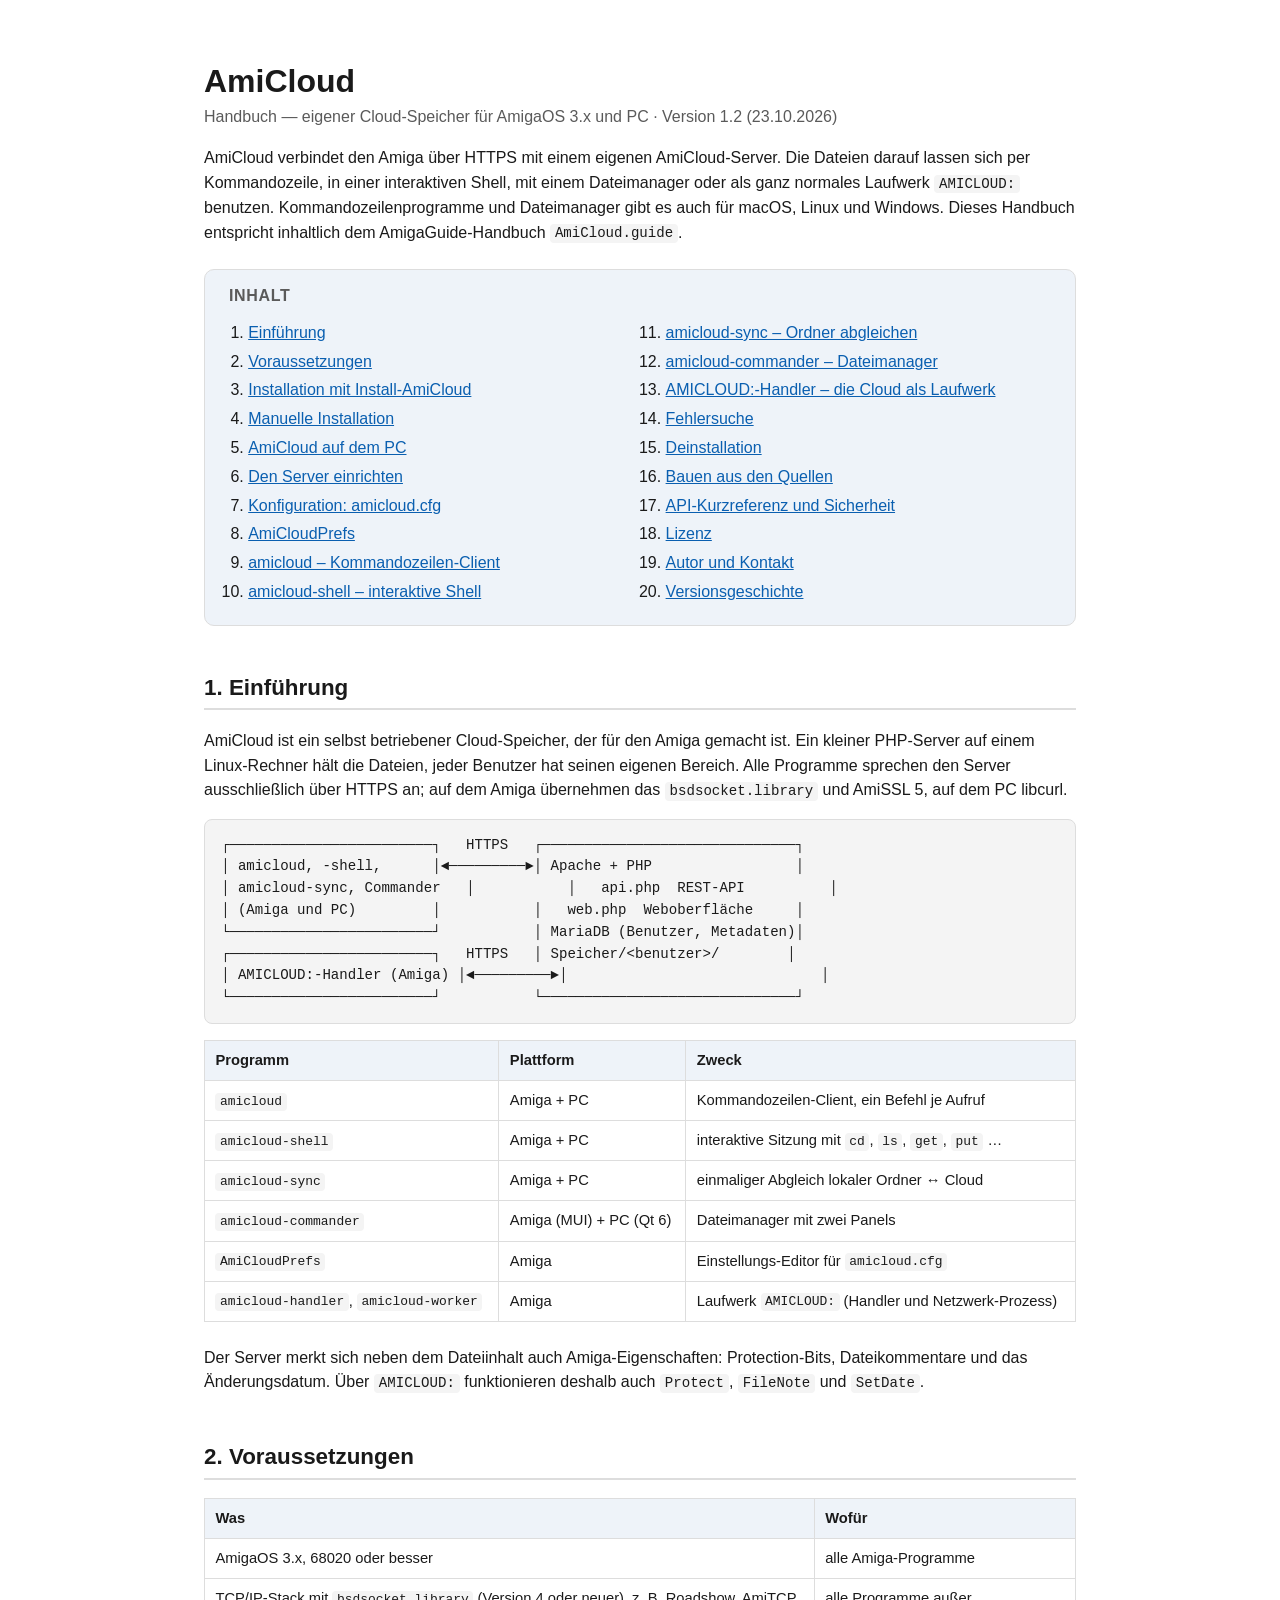
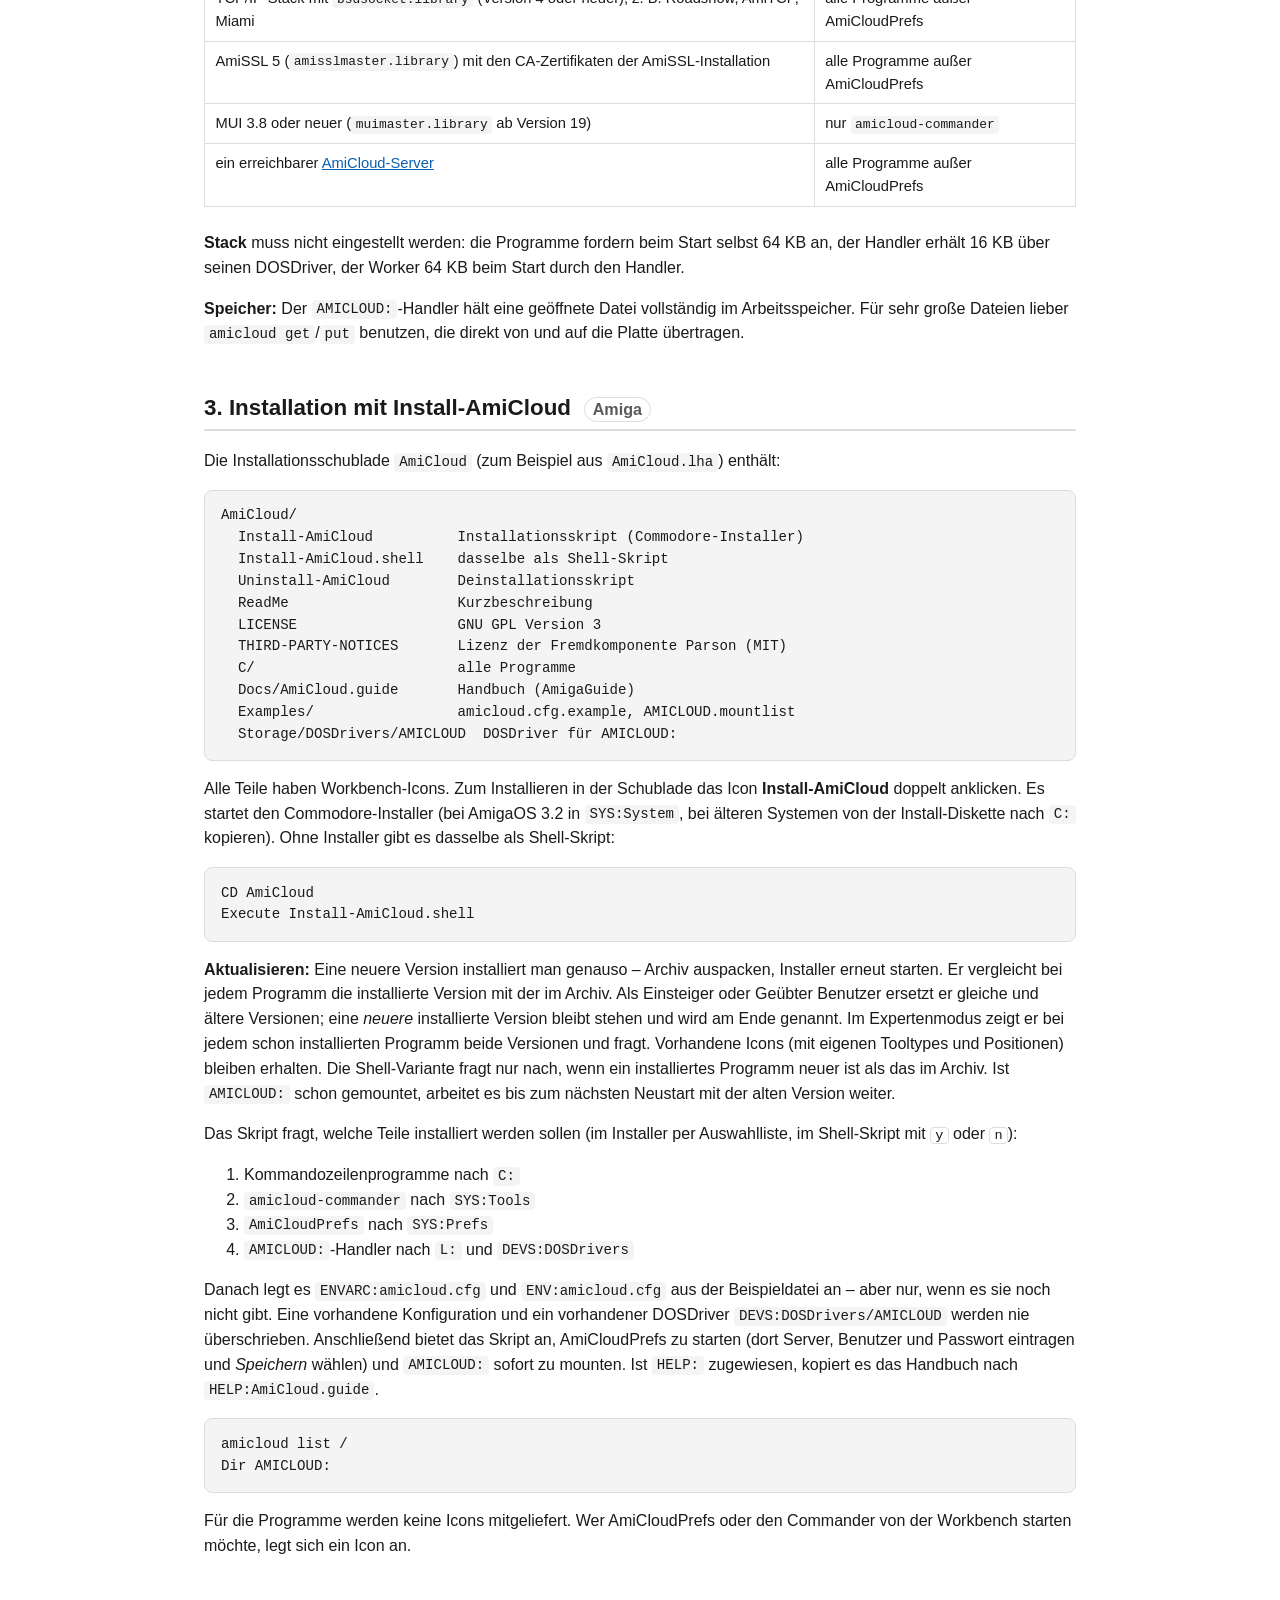
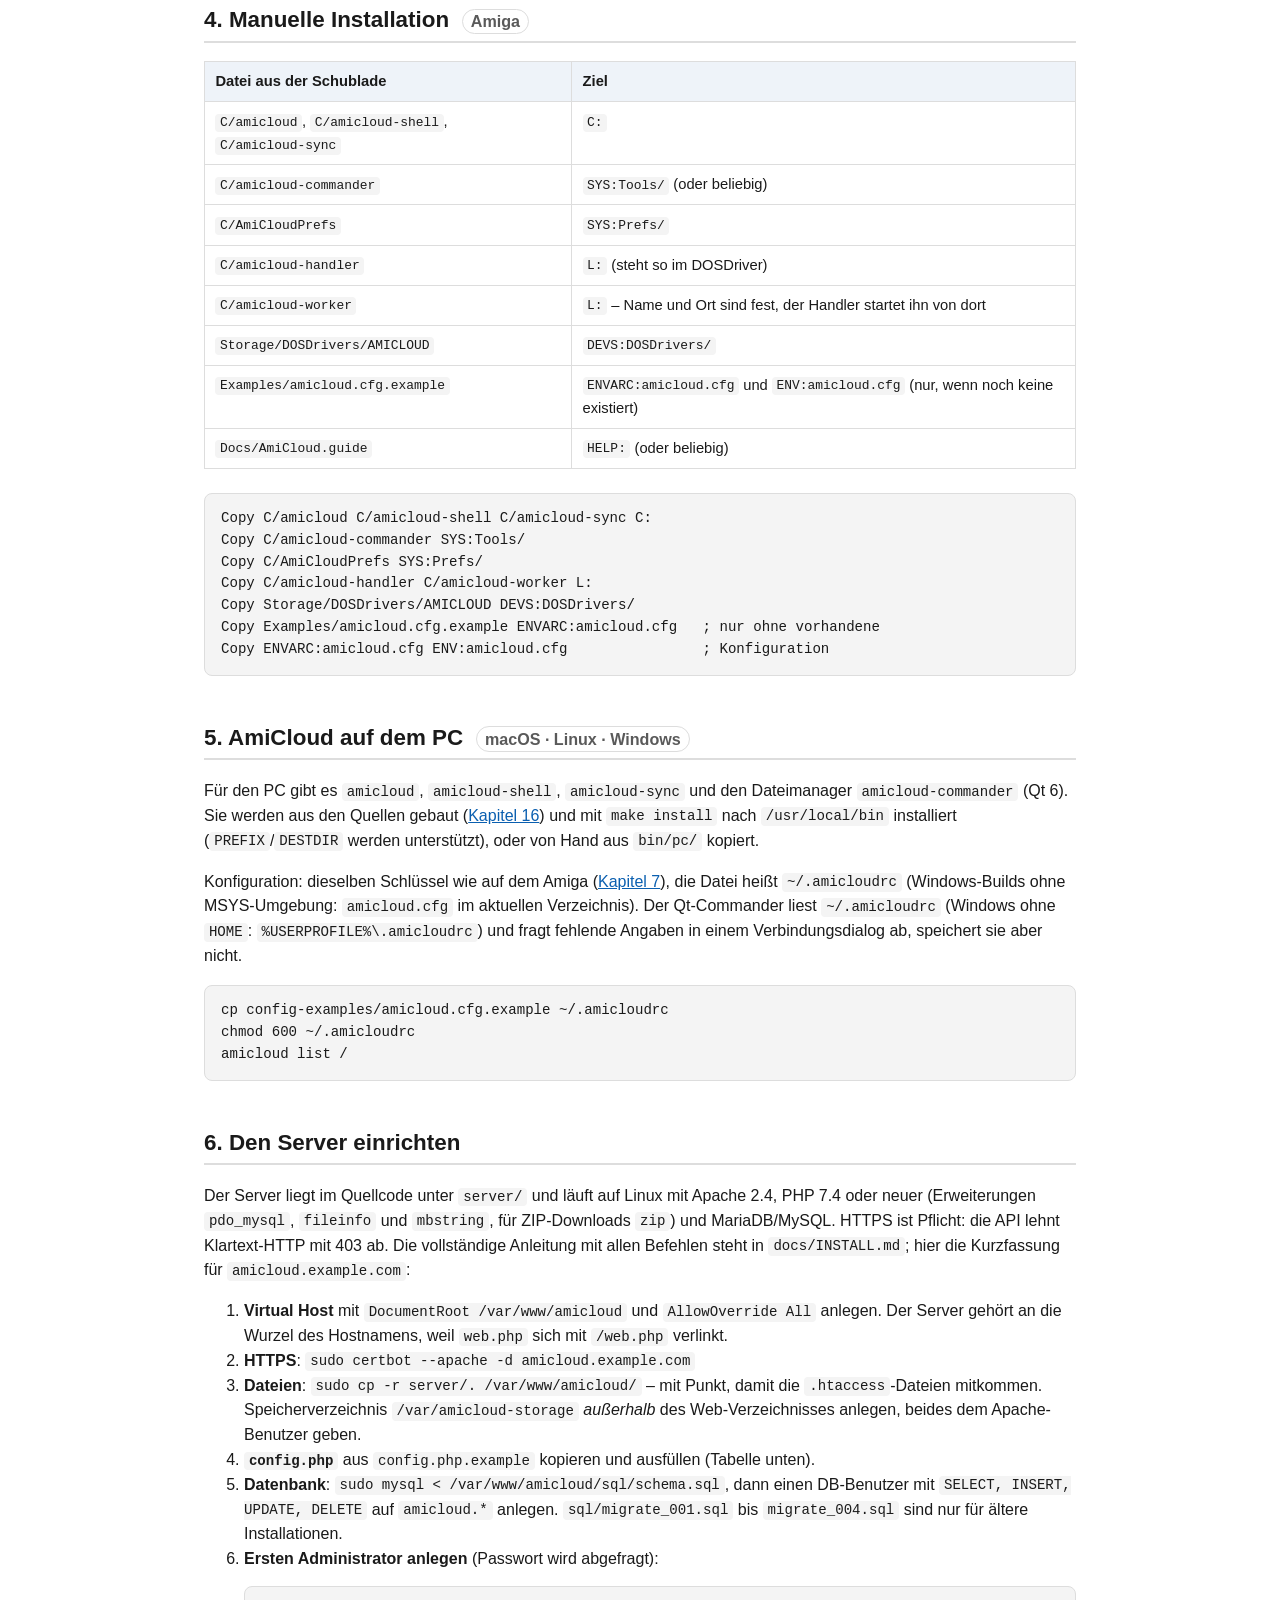
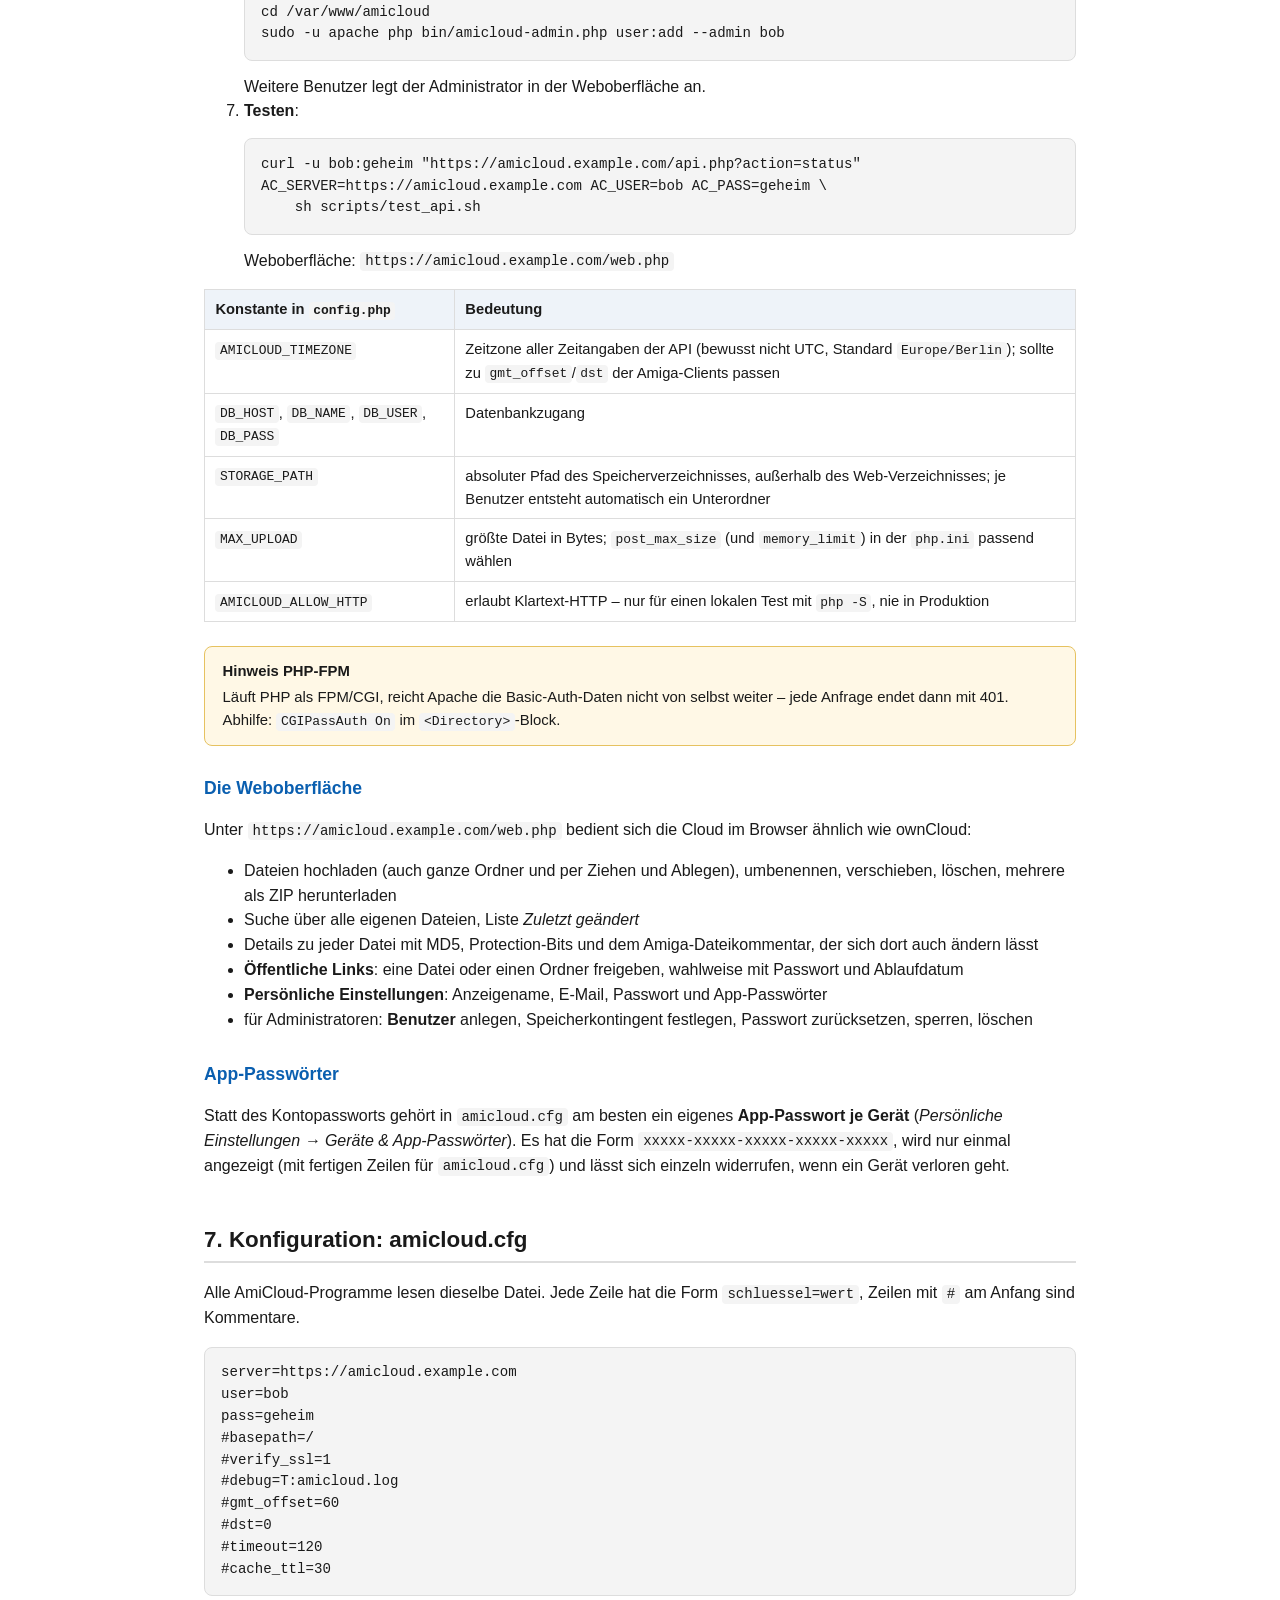
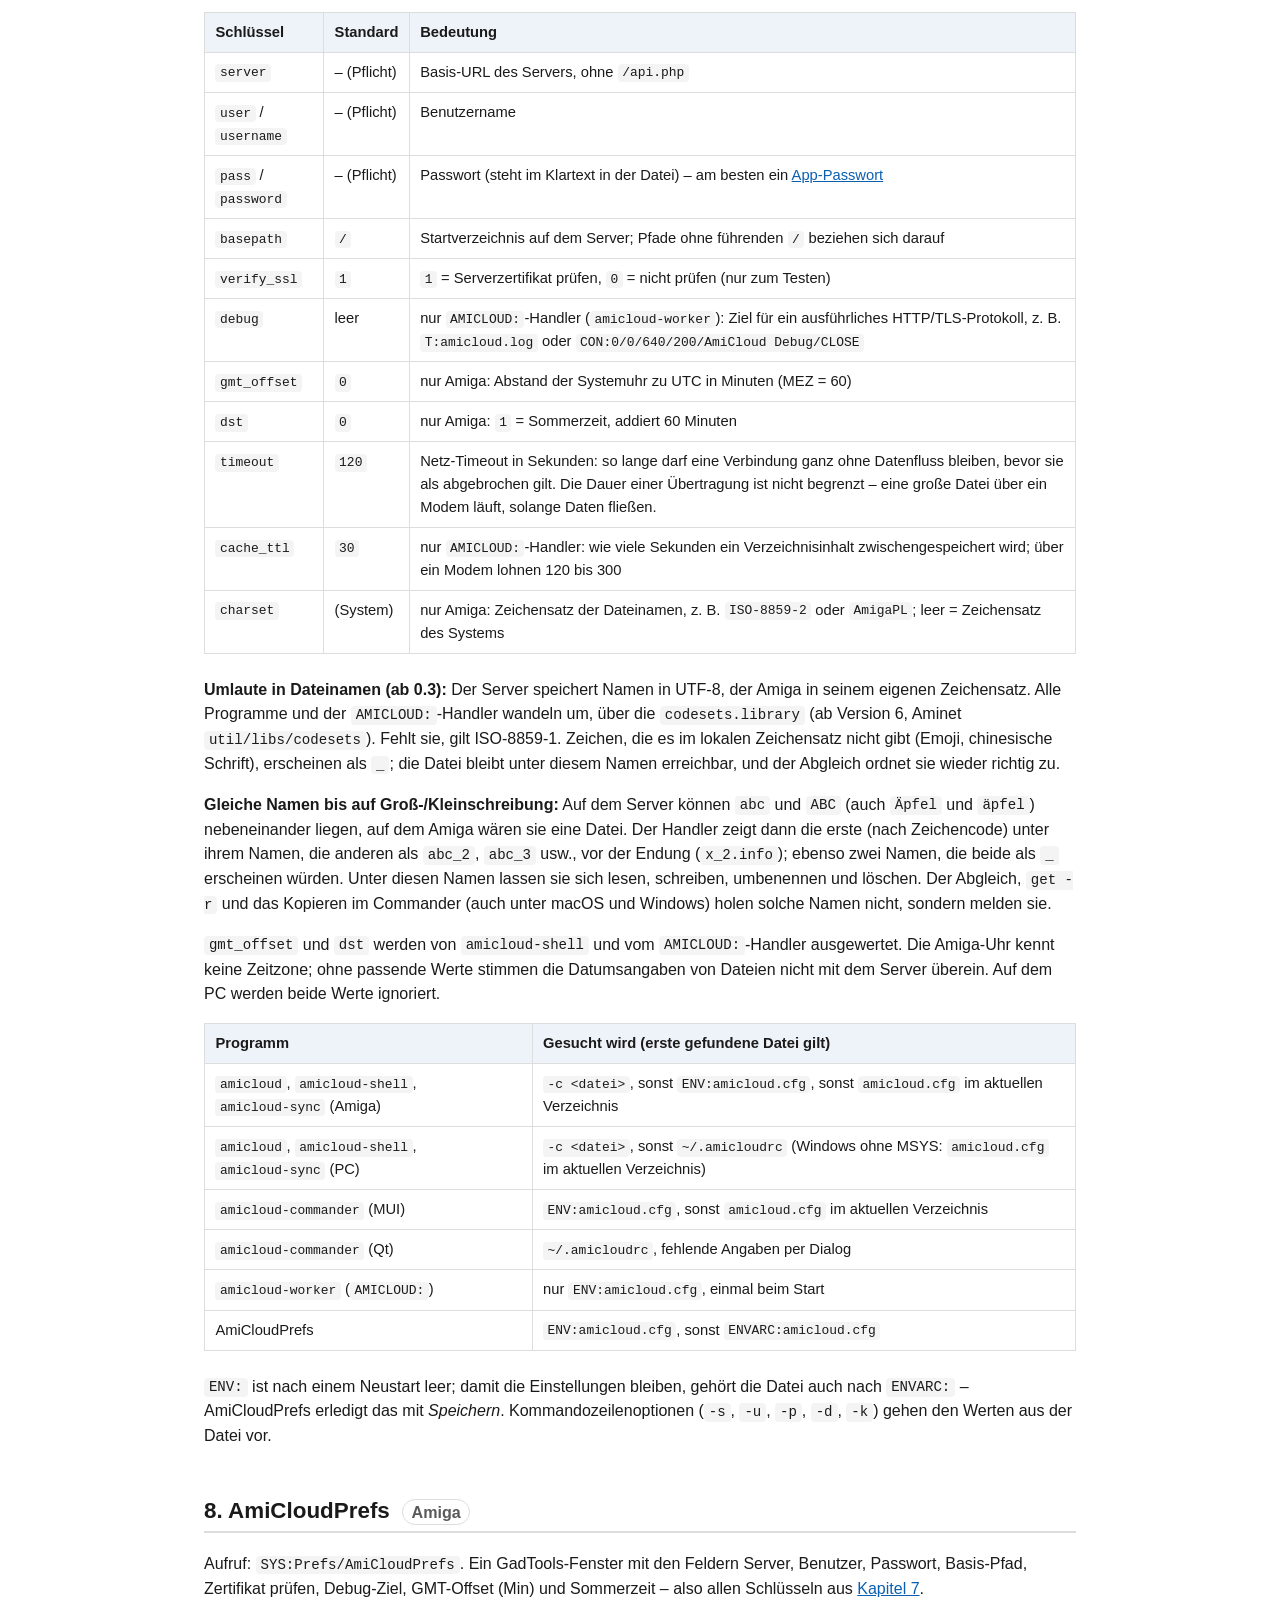
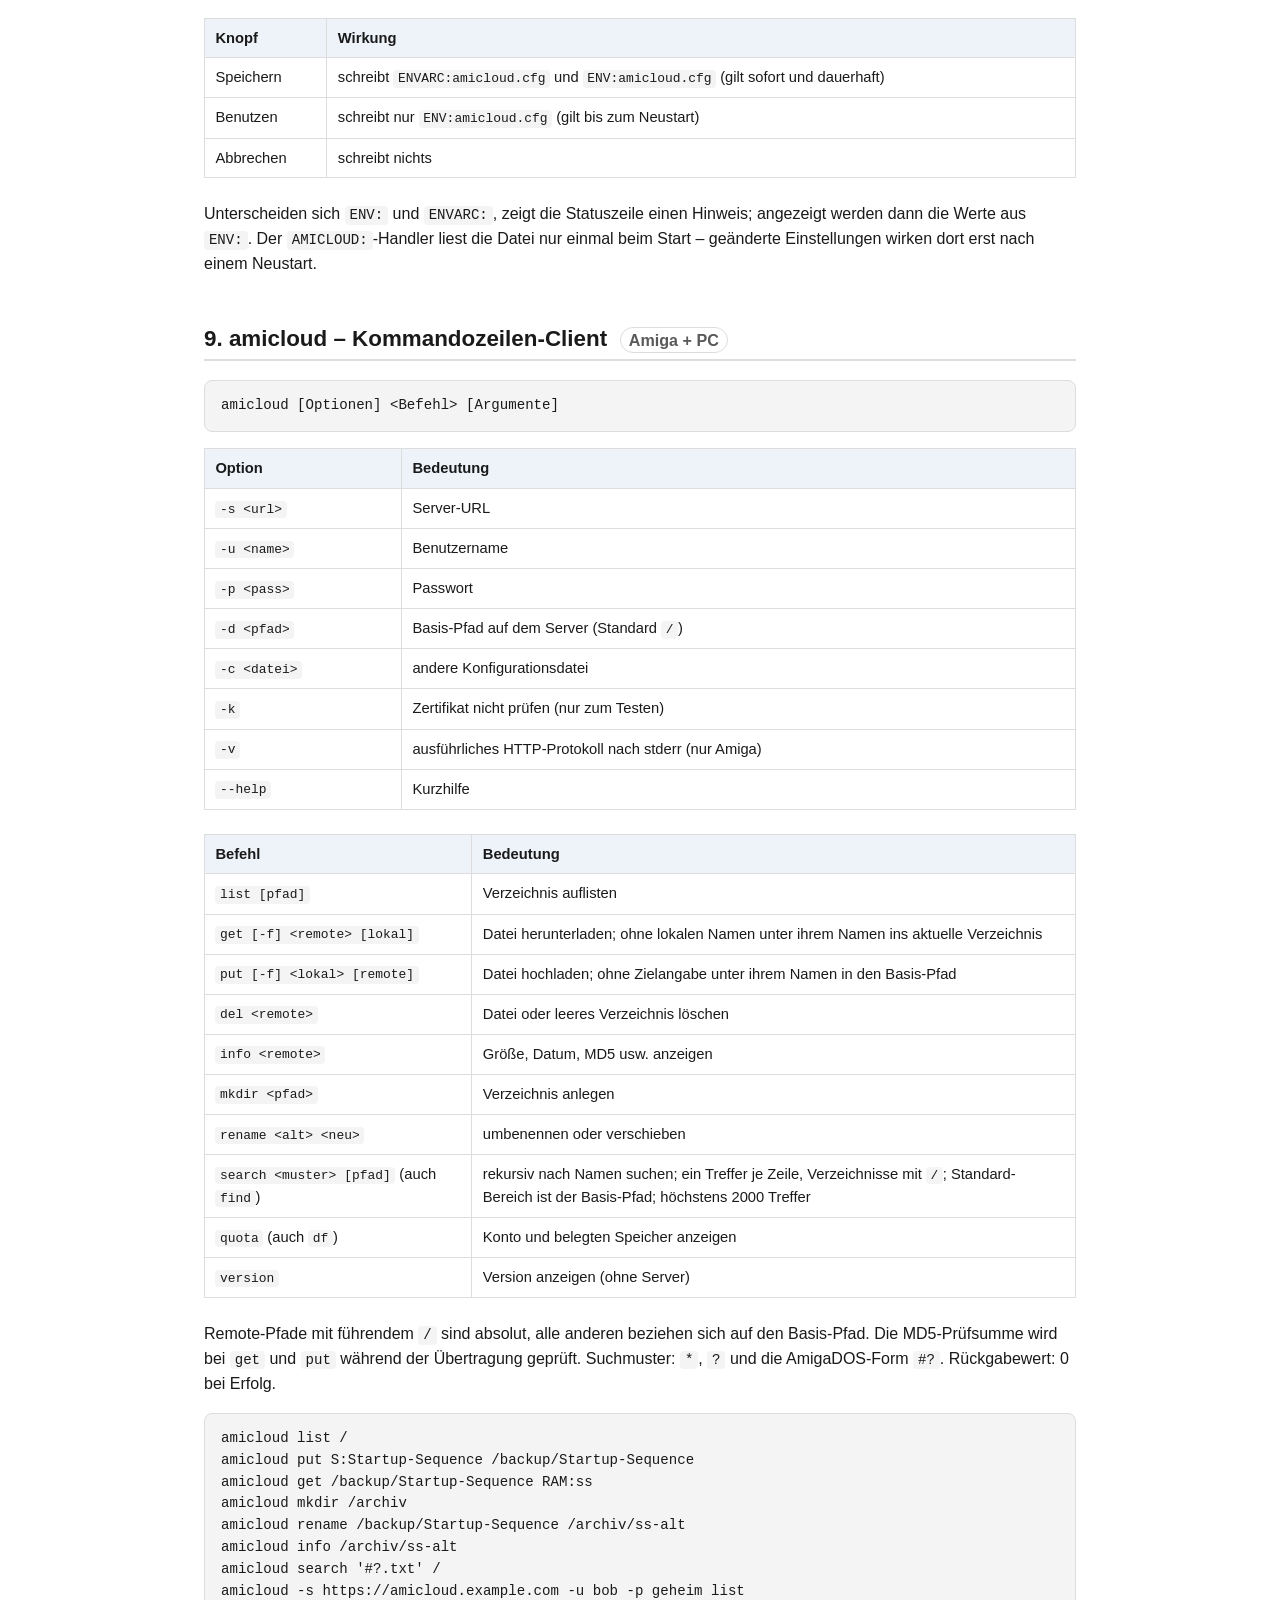
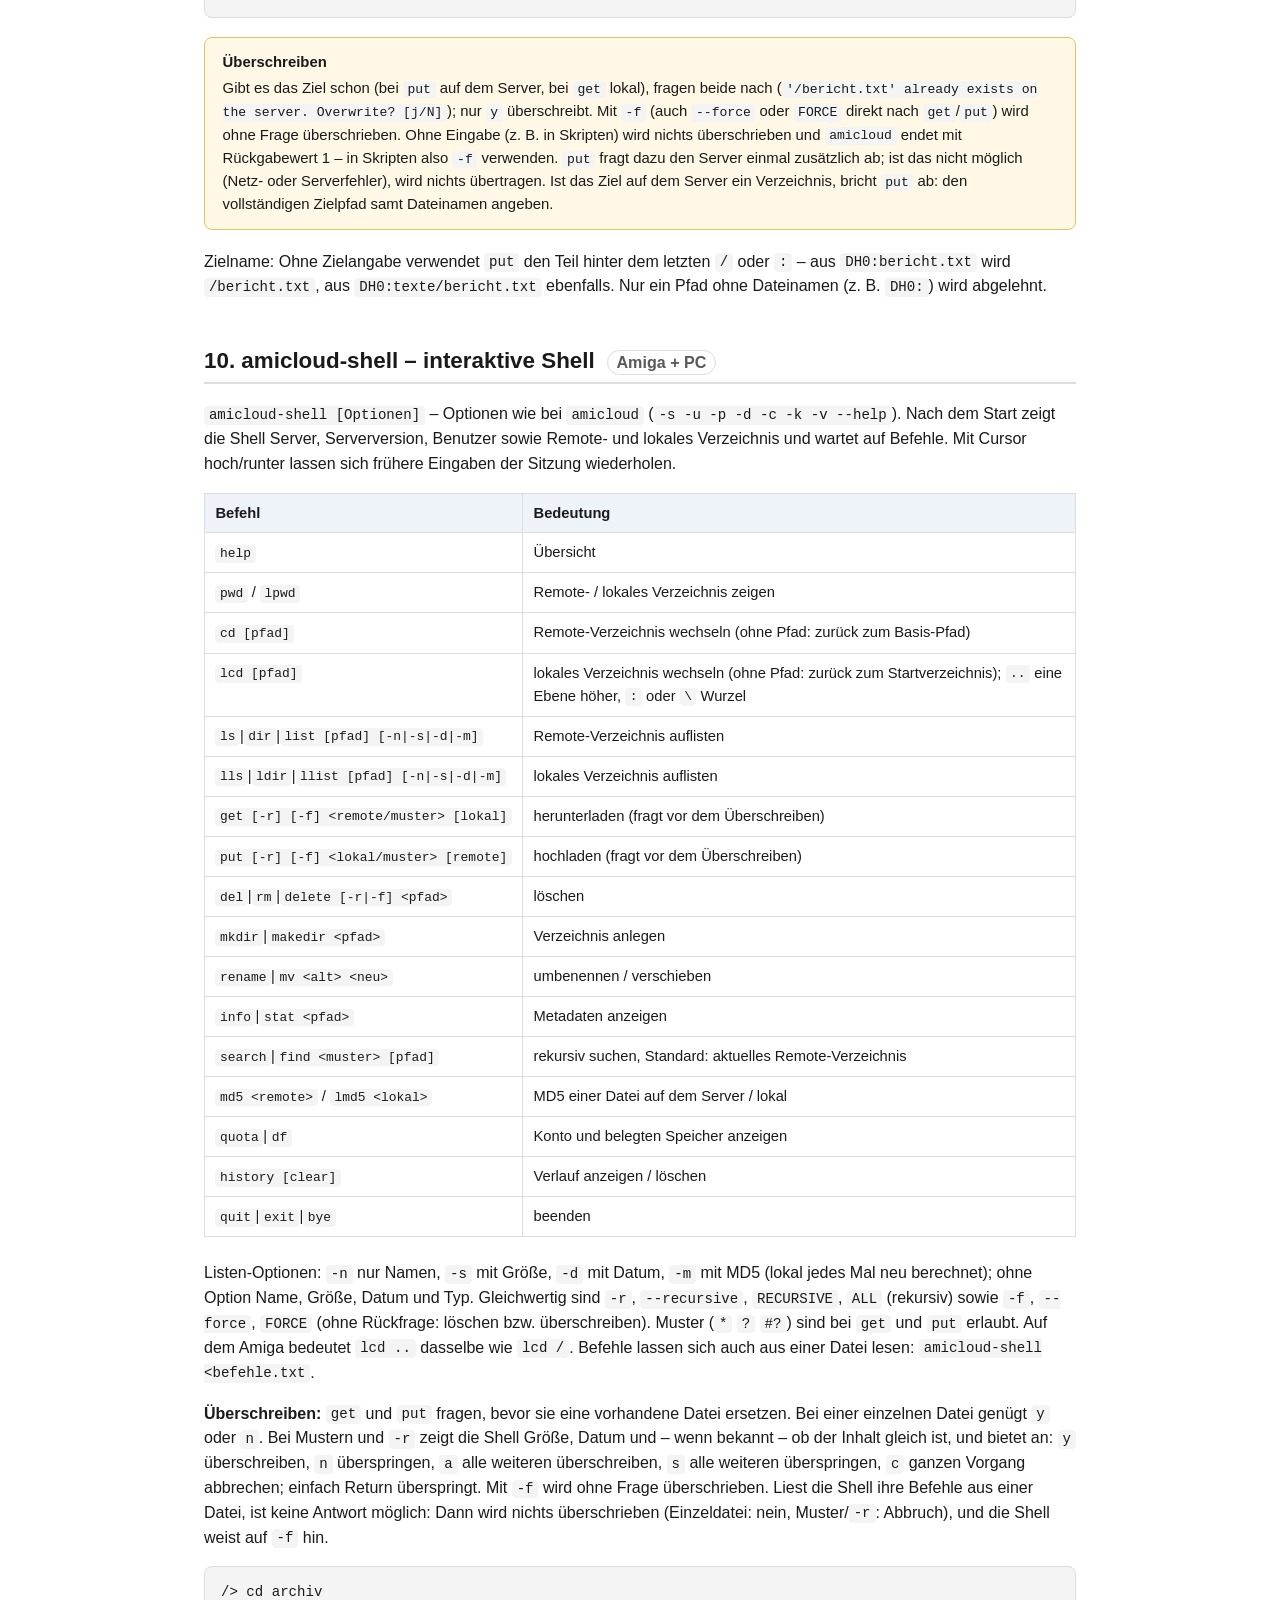
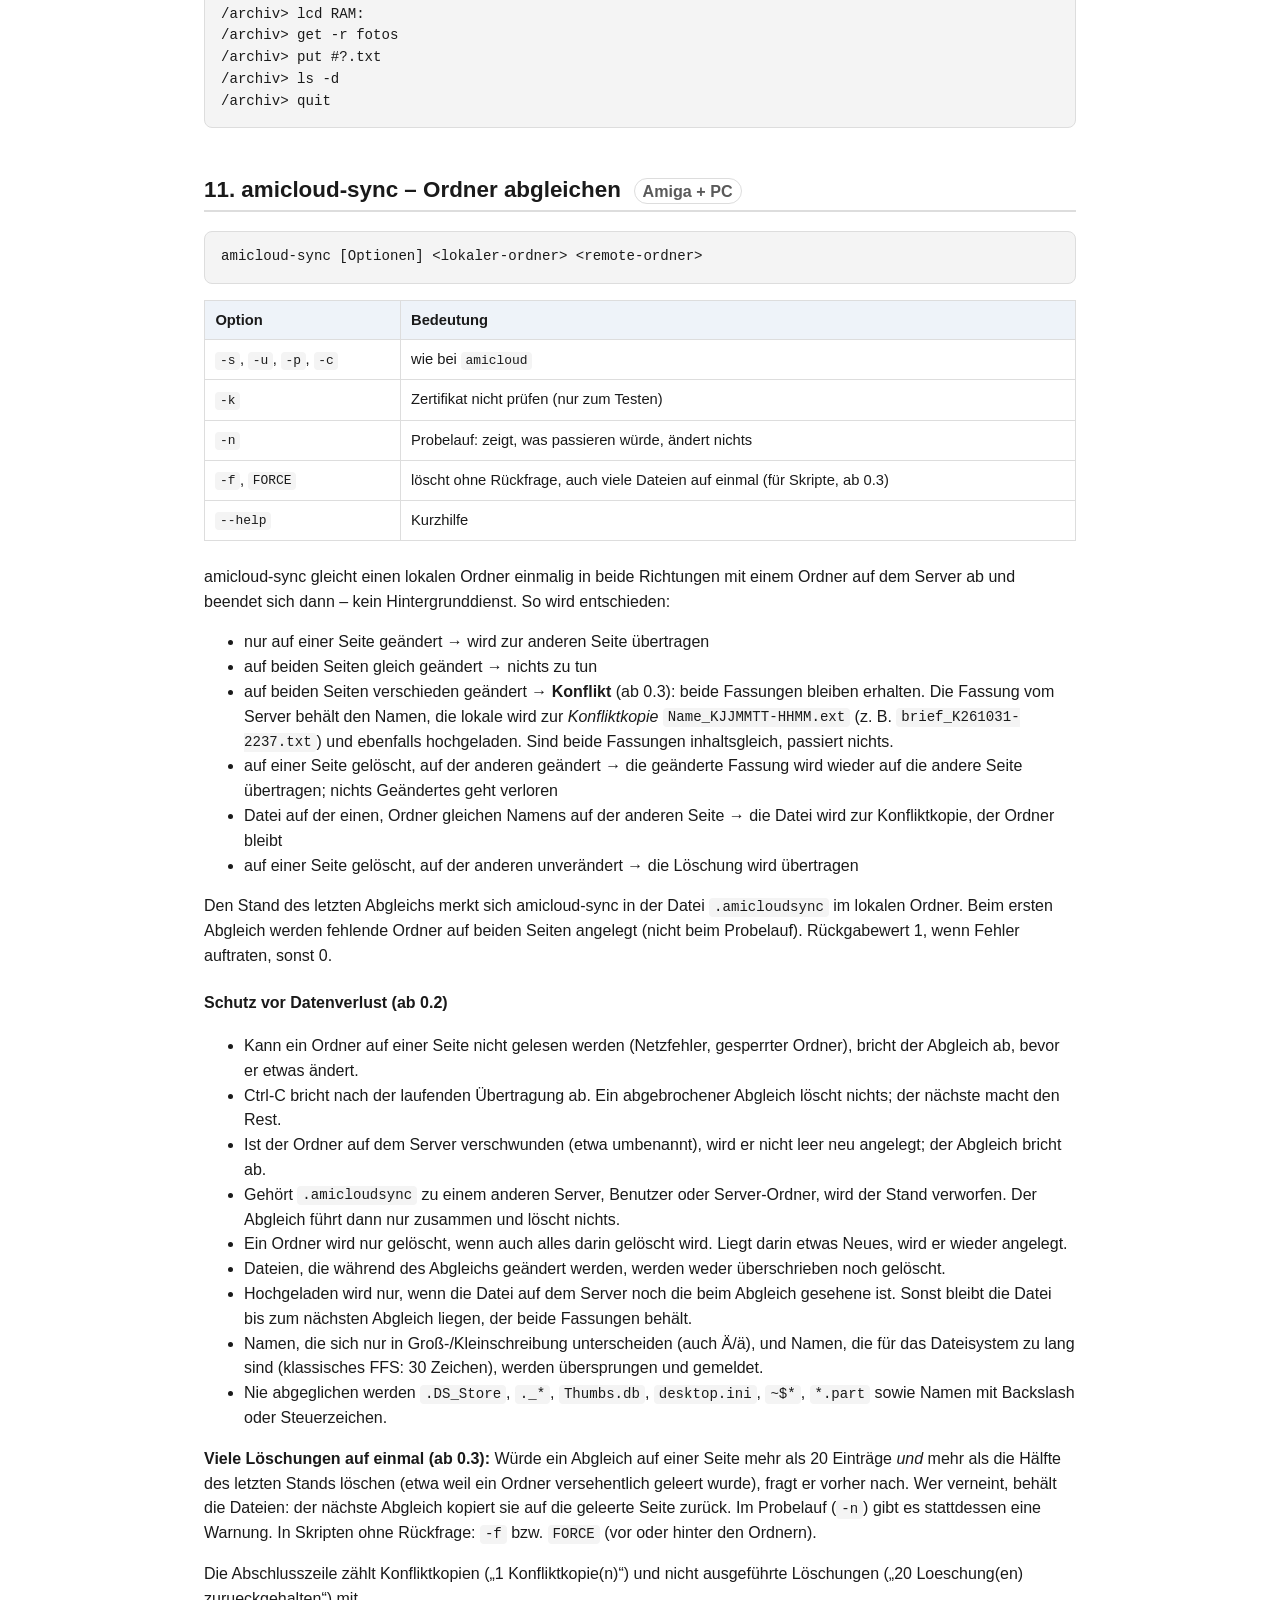
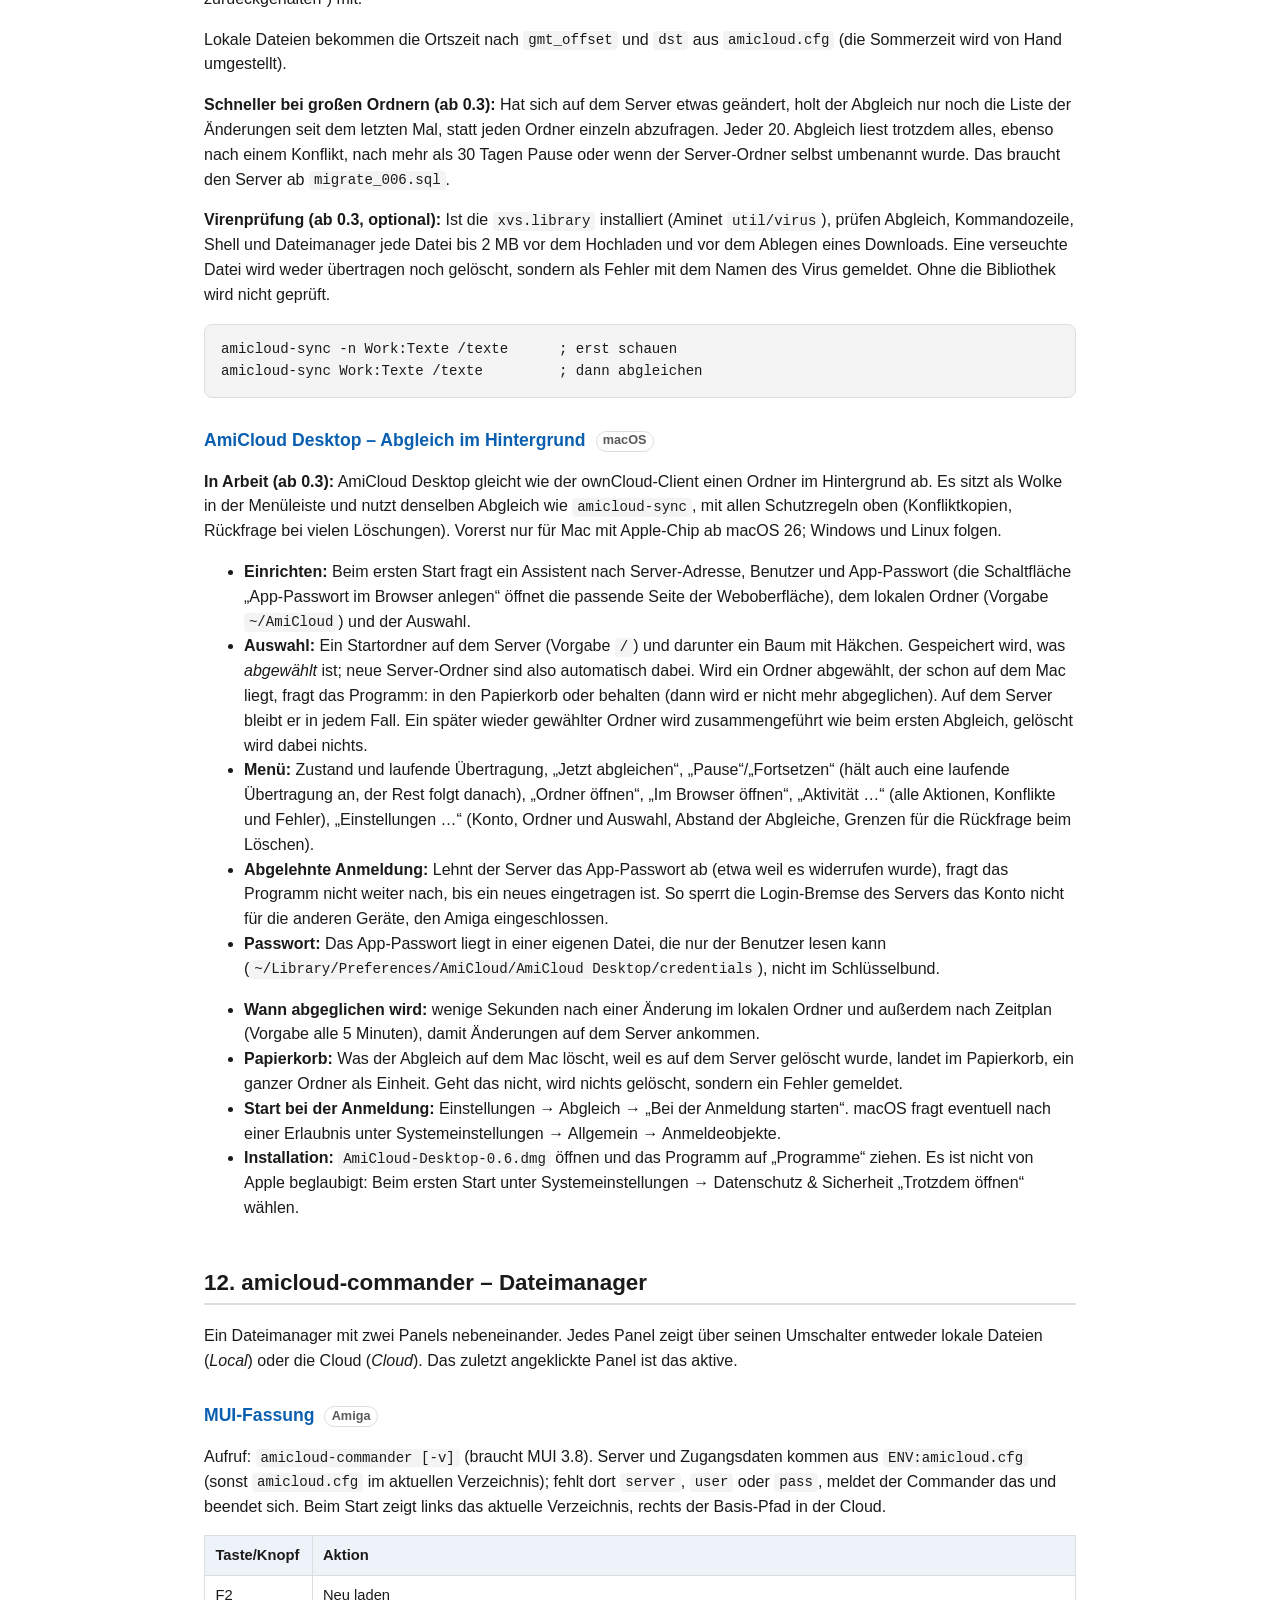
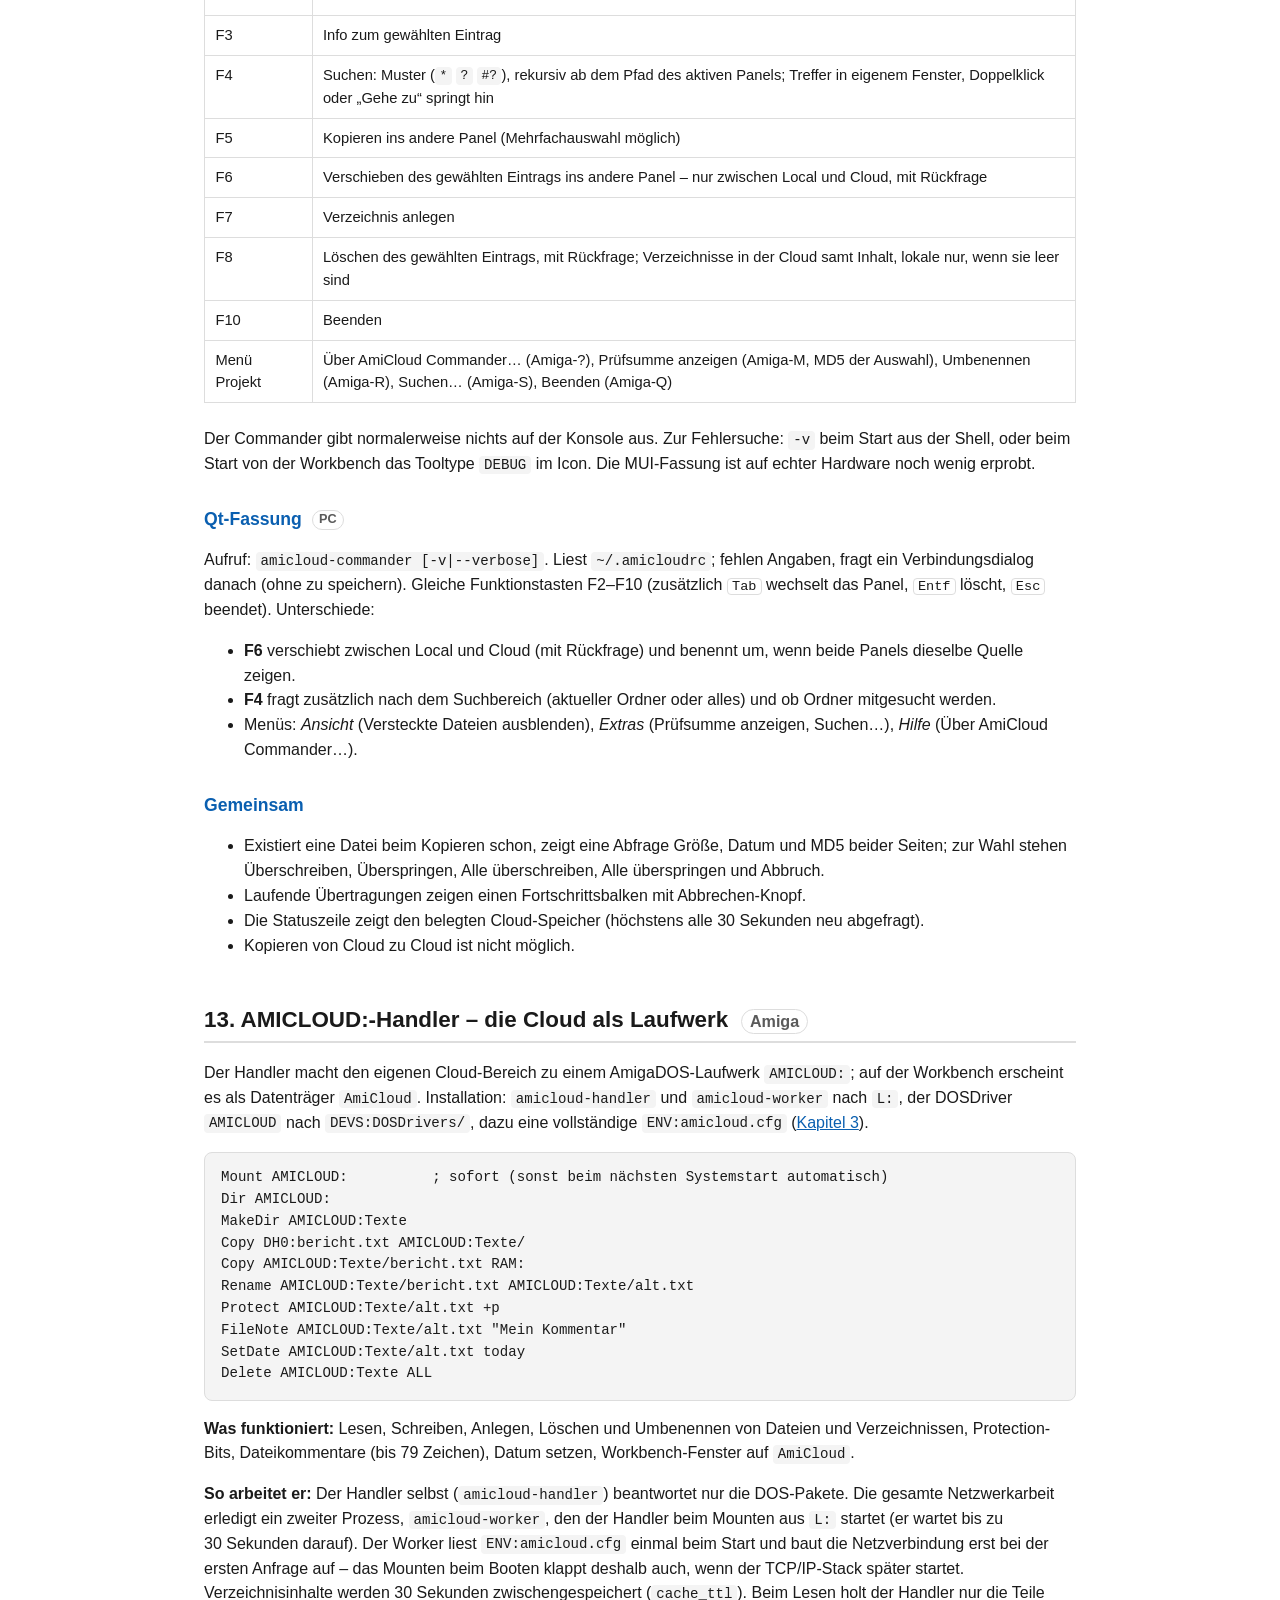
==== commit 2879a48a: "Namen, die lokal dieselbe Datei waeren; Verschieben nur nach Kopie - Handler: Auflistung ueber cs_li" ====
--- a/docs/user/AmiCloud-Handbuch.html
+++ b/docs/user/AmiCloud-Handbuch.html
@@ -434,6 +434,16 @@
 Zeichen, die es im lokalen Zeichensatz nicht gibt (Emoji, chinesische Schrift),
 erscheinen als <code>_</code>; die Datei bleibt unter diesem Namen erreichbar, und der
 Abgleich ordnet sie wieder richtig zu.</p>
+
+<p><strong>Gleiche Namen bis auf Groß-/Kleinschreibung:</strong> Auf dem Server
+können <code>abc</code> und <code>ABC</code> (auch <code>Äpfel</code> und
+<code>äpfel</code>) nebeneinander liegen, auf dem Amiga wären sie eine Datei. Der
+Handler zeigt dann die erste (nach Zeichencode) unter ihrem Namen, die anderen als
+<code>abc_2</code>, <code>abc_3</code> usw., vor der Endung (<code>x_2.info</code>);
+ebenso zwei Namen, die beide als <code>_</code> erscheinen würden. Unter diesen
+Namen lassen sie sich lesen, schreiben, umbenennen und löschen. Der Abgleich,
+<code>get -r</code> und das Kopieren im Commander (auch unter macOS und Windows)
+holen solche Namen nicht, sondern melden sie.</p>
 
 <p><code>gmt_offset</code> und <code>dst</code> werden von
 <code>amicloud-shell</code> und vom <code>AMICLOUD:</code>-Handler ausgewertet.
@@ -654,7 +664,7 @@
 <li>Hochgeladen wird nur, wenn die Datei auf dem Server noch die beim
 Abgleich gesehene ist. Sonst bleibt die Datei bis zum nächsten Abgleich
 liegen, der beide Fassungen behält.</li>
-<li>Namen, die sich nur in Groß-/Kleinschreibung unterscheiden, und Namen,
+<li>Namen, die sich nur in Groß-/Kleinschreibung unterscheiden (auch Ä/ä), und Namen,
 die für das Dateisystem zu lang sind (klassisches FFS: 30 Zeichen), werden
 übersprungen und gemeldet.</li>
 <li>Nie abgeglichen werden <code>.DS_Store</code>, <code>._*</code>,
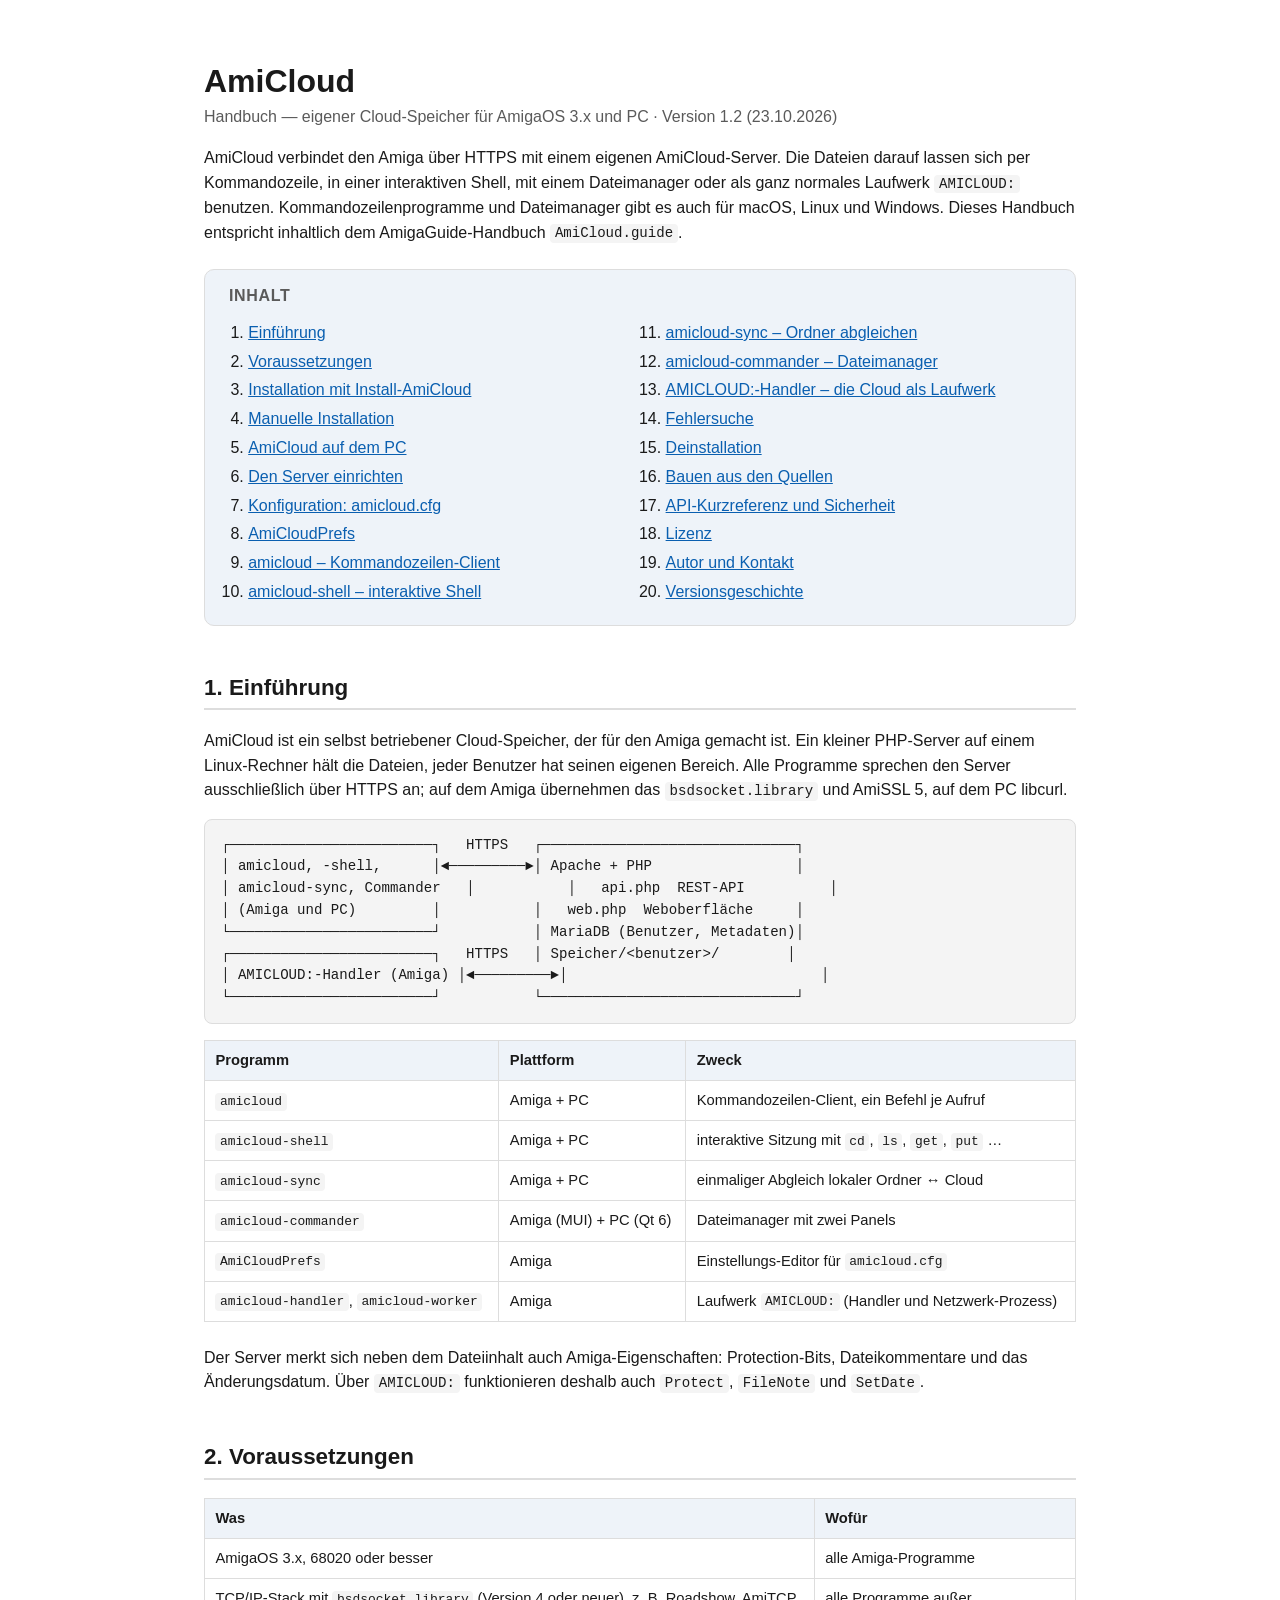
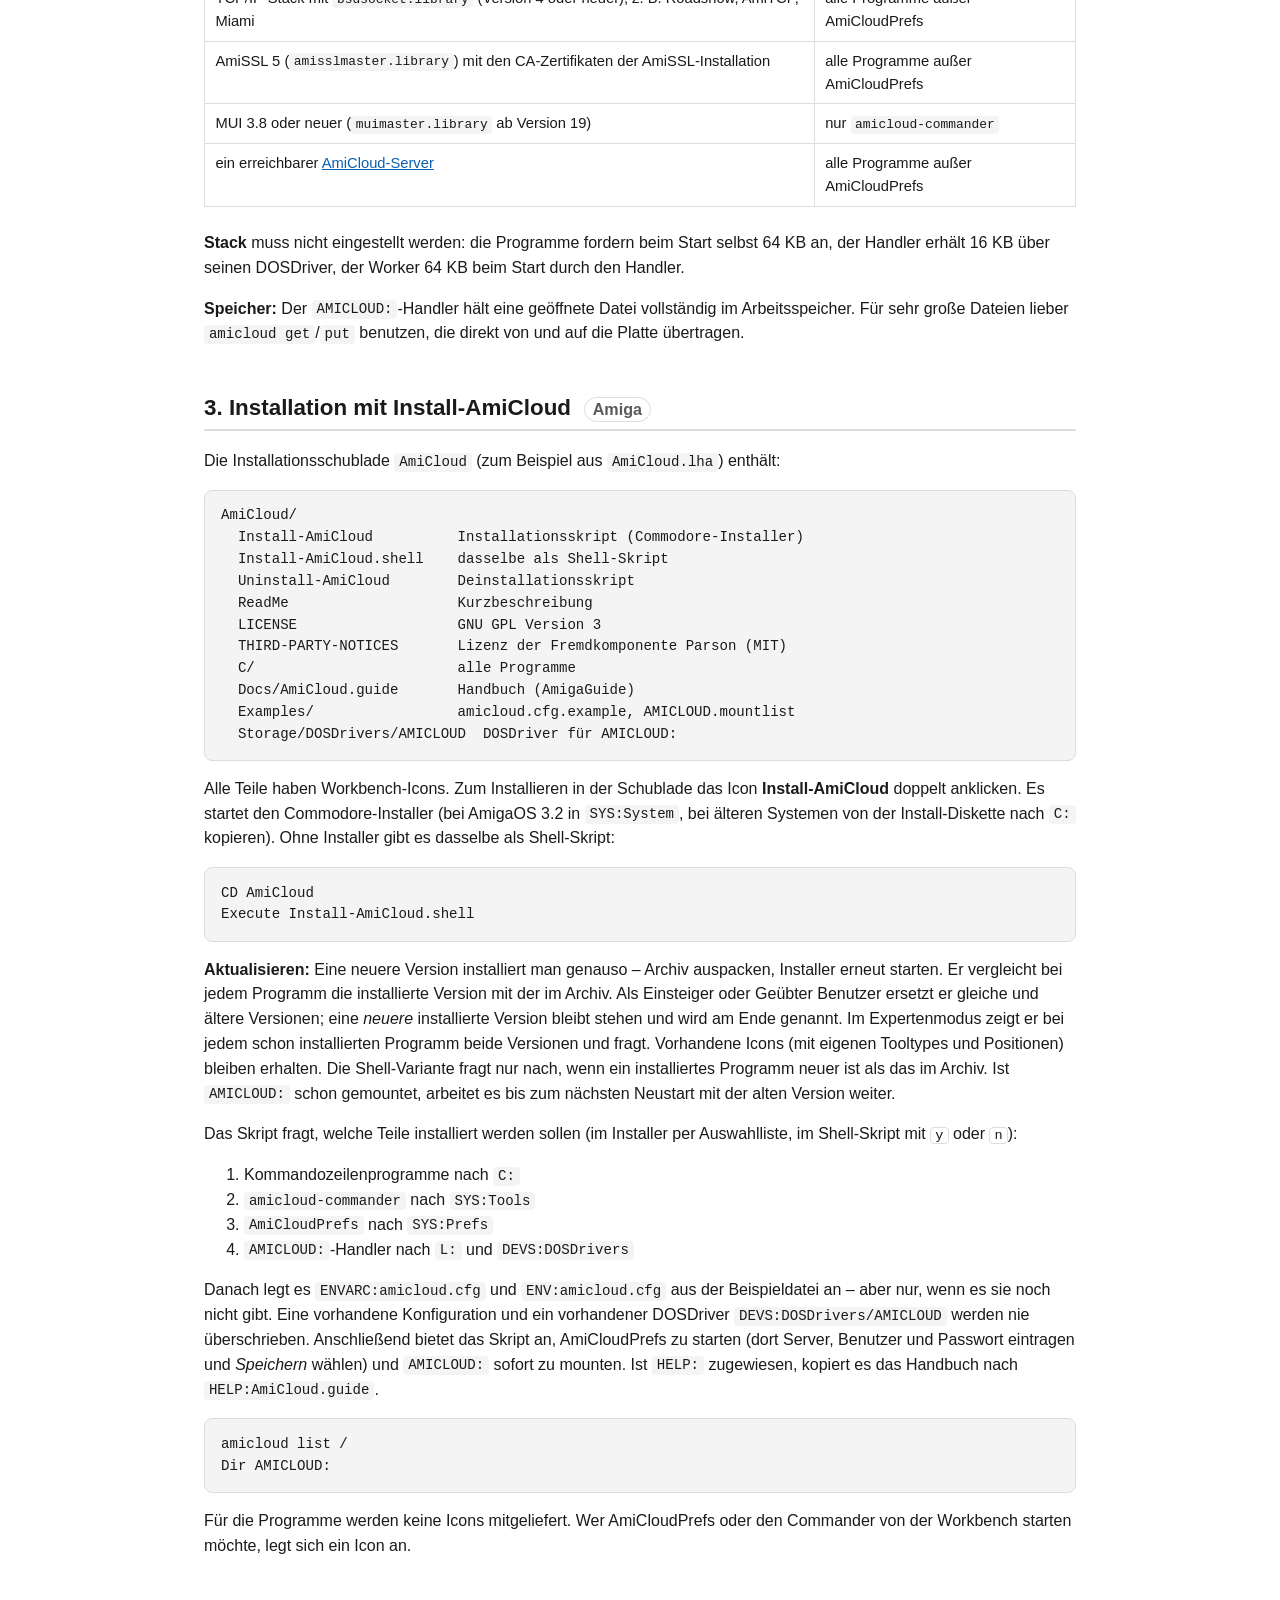
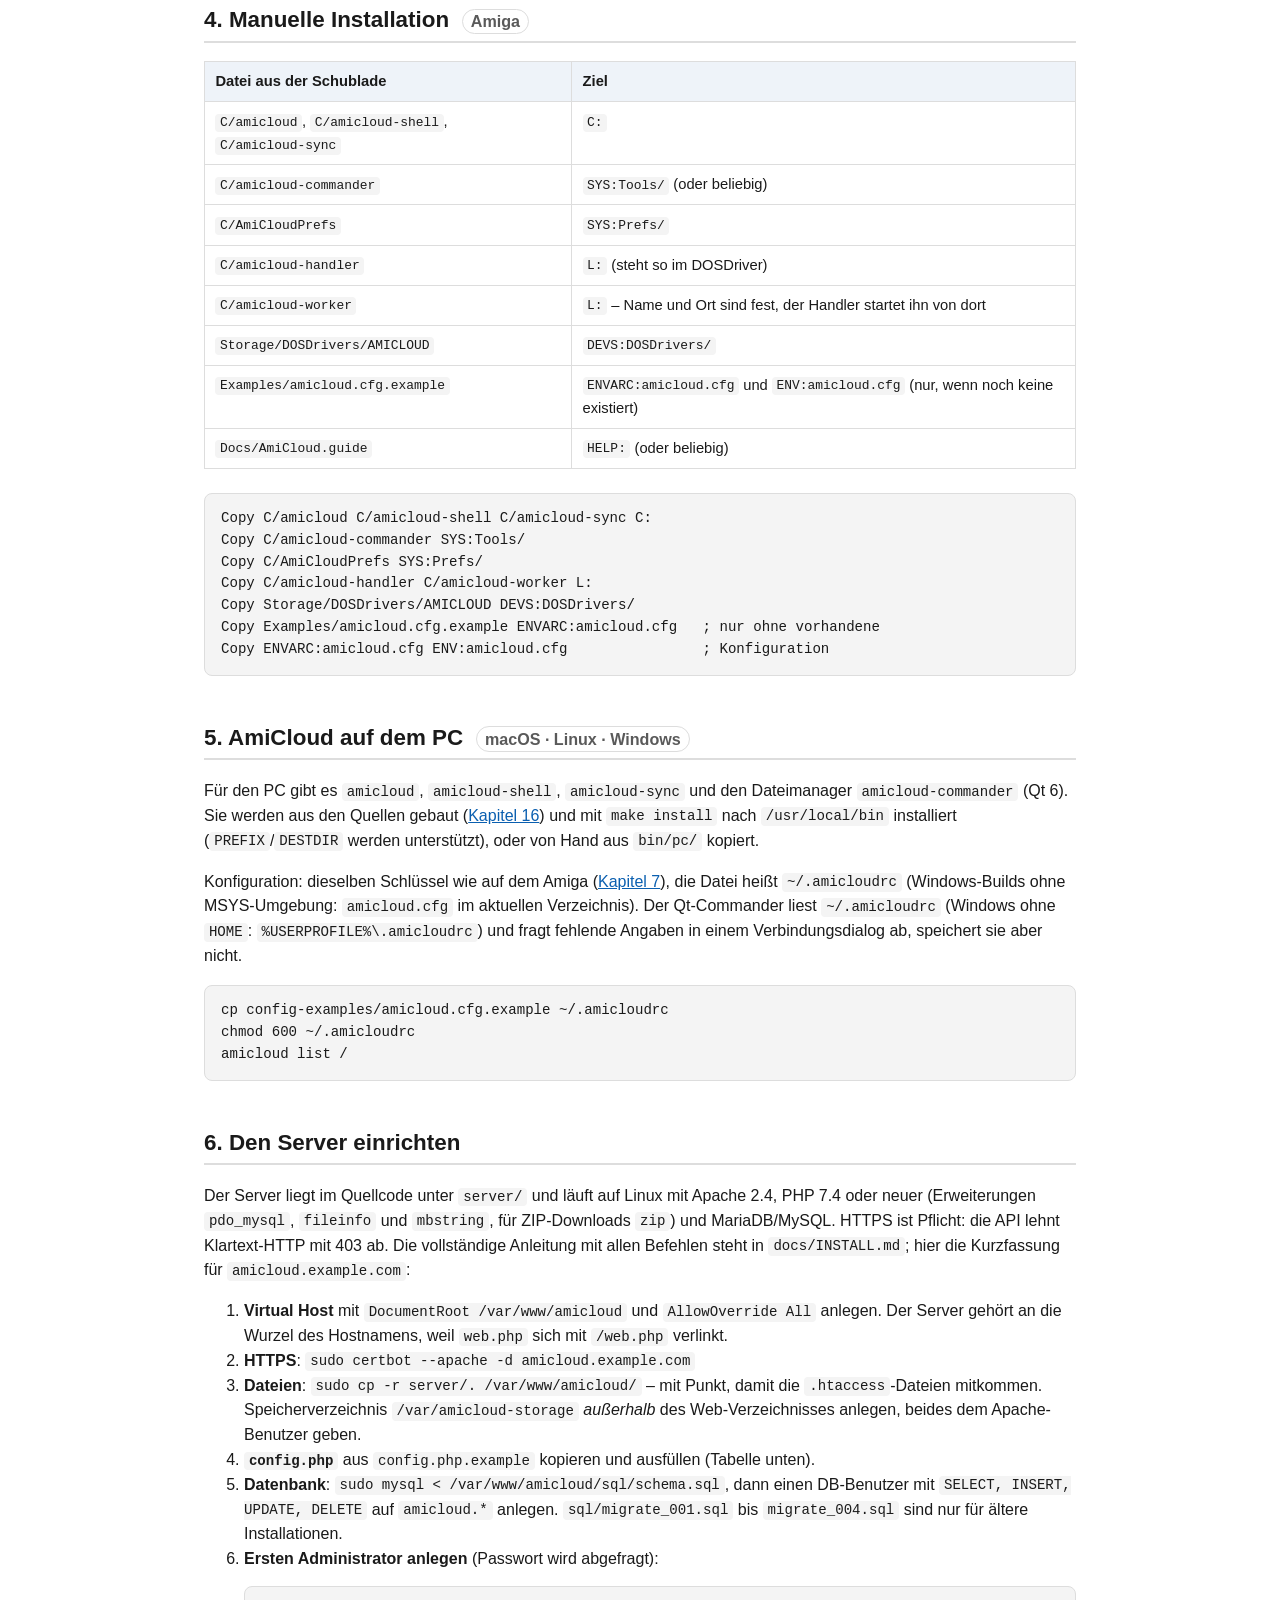
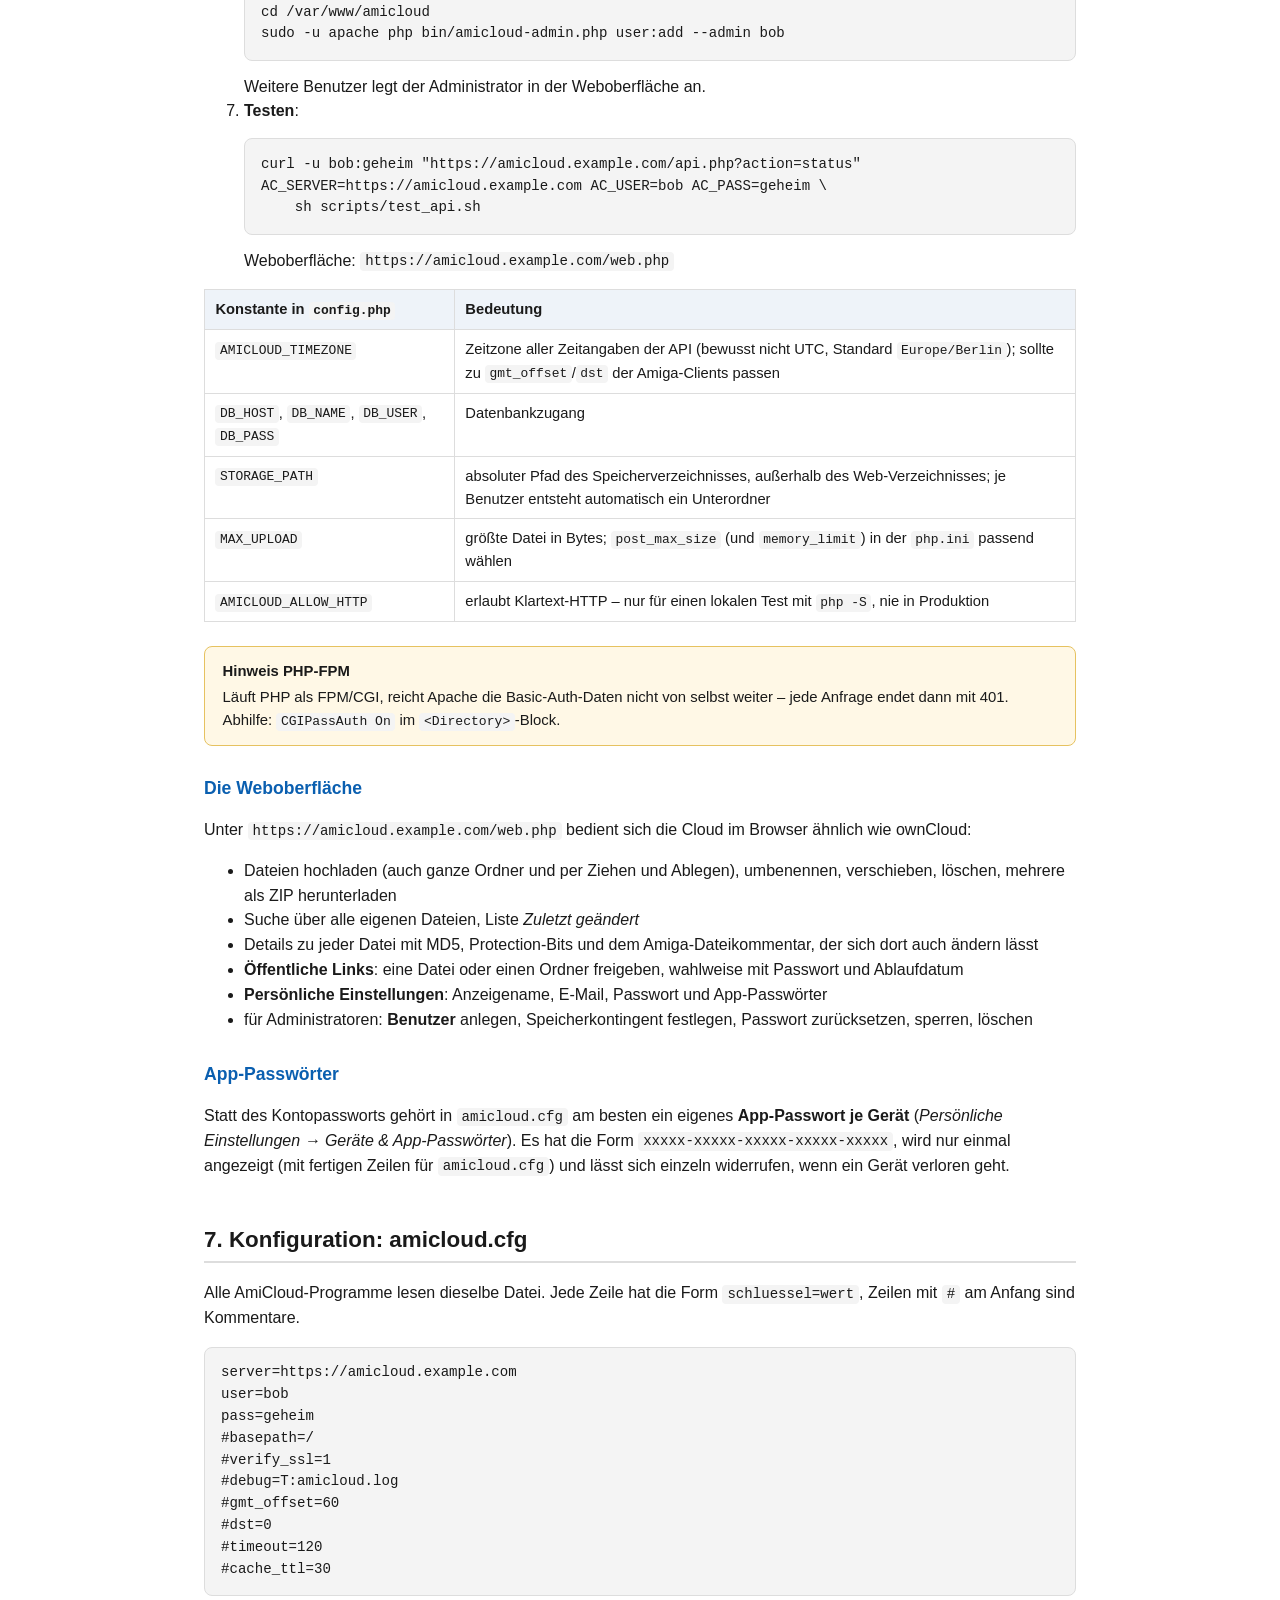
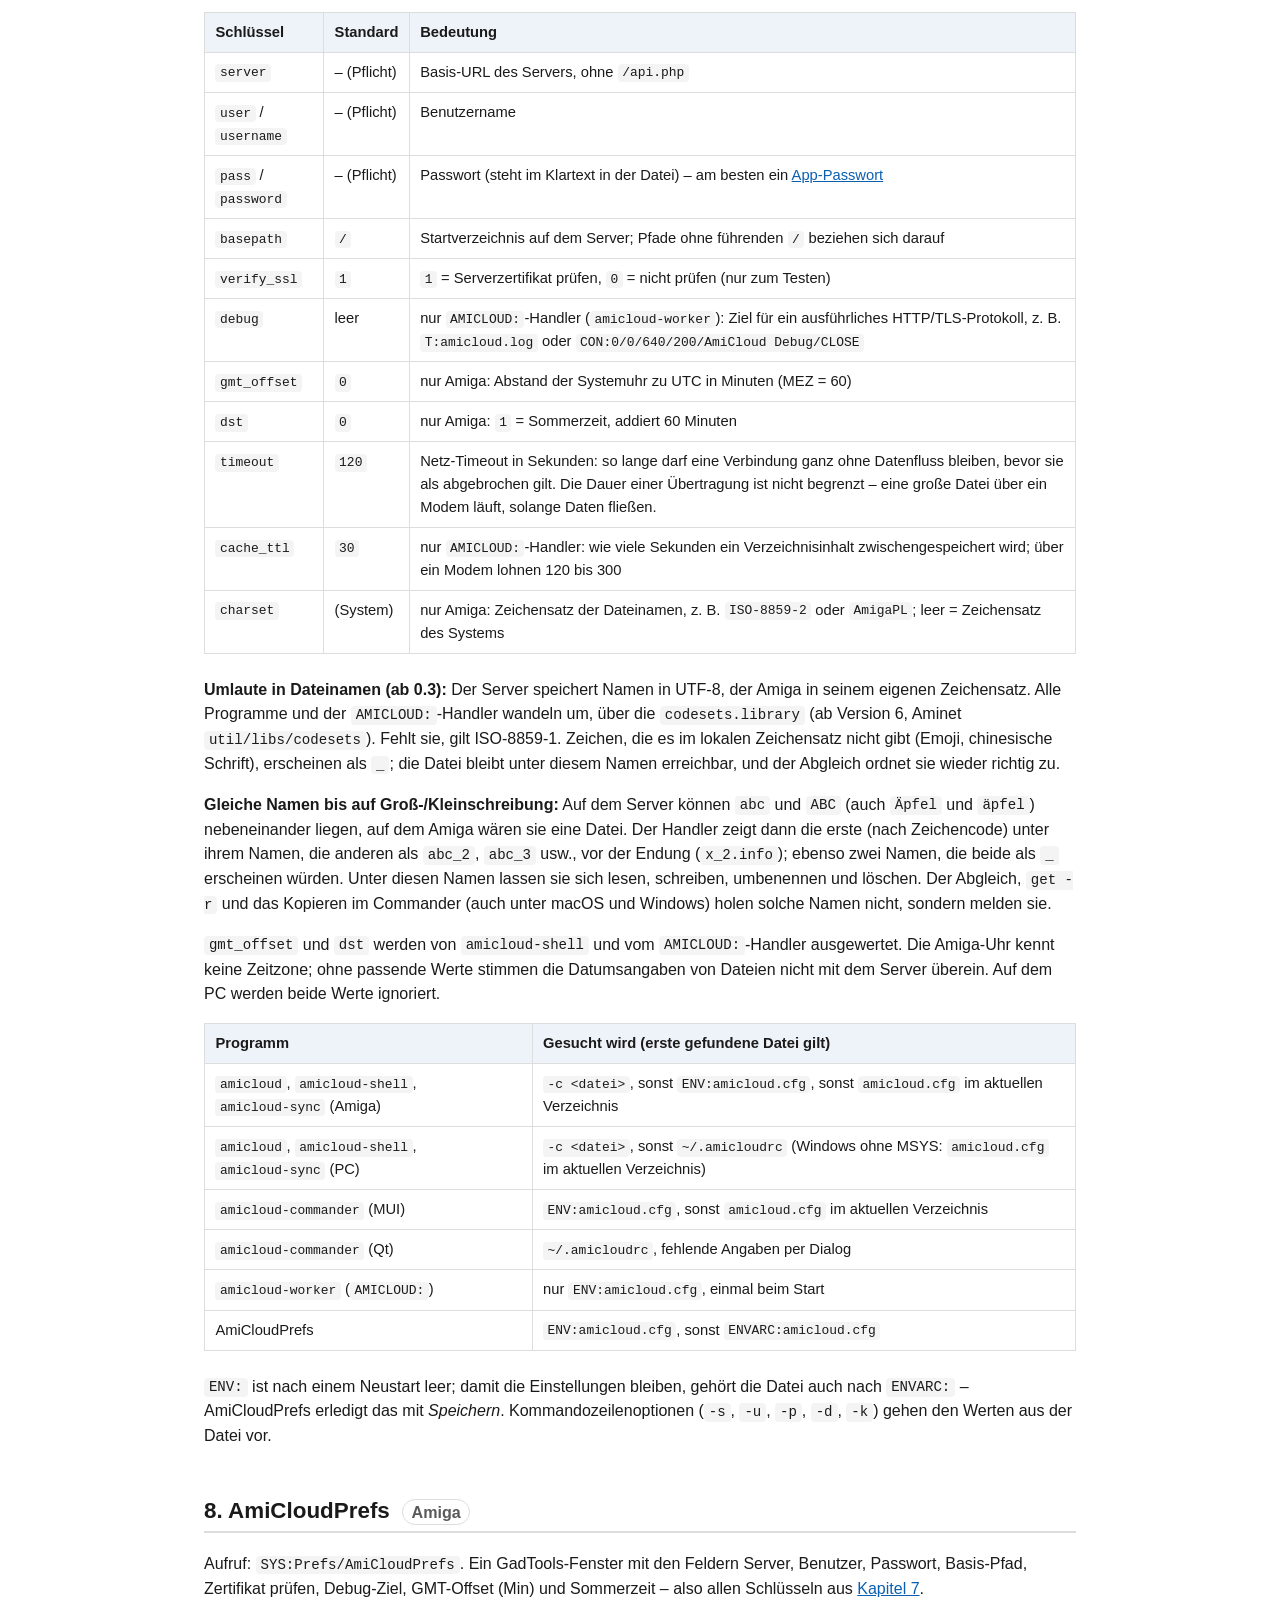
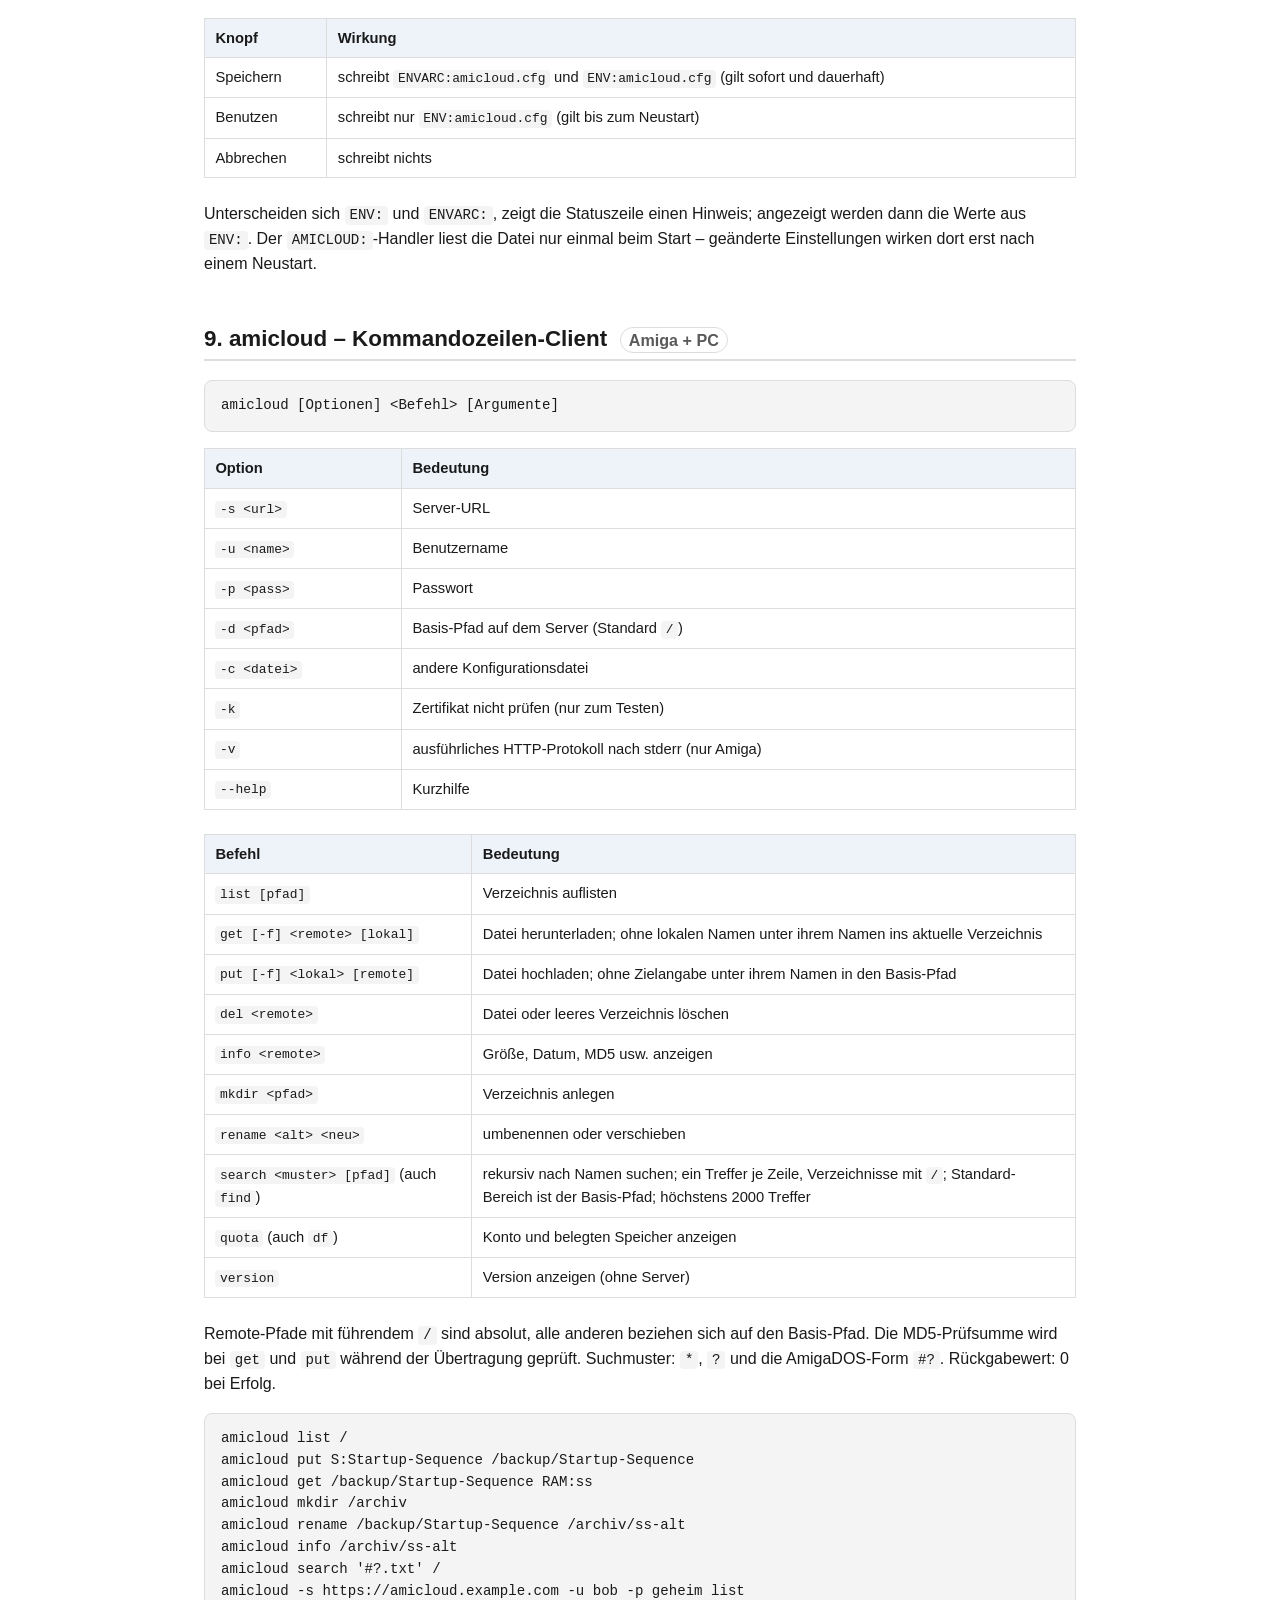
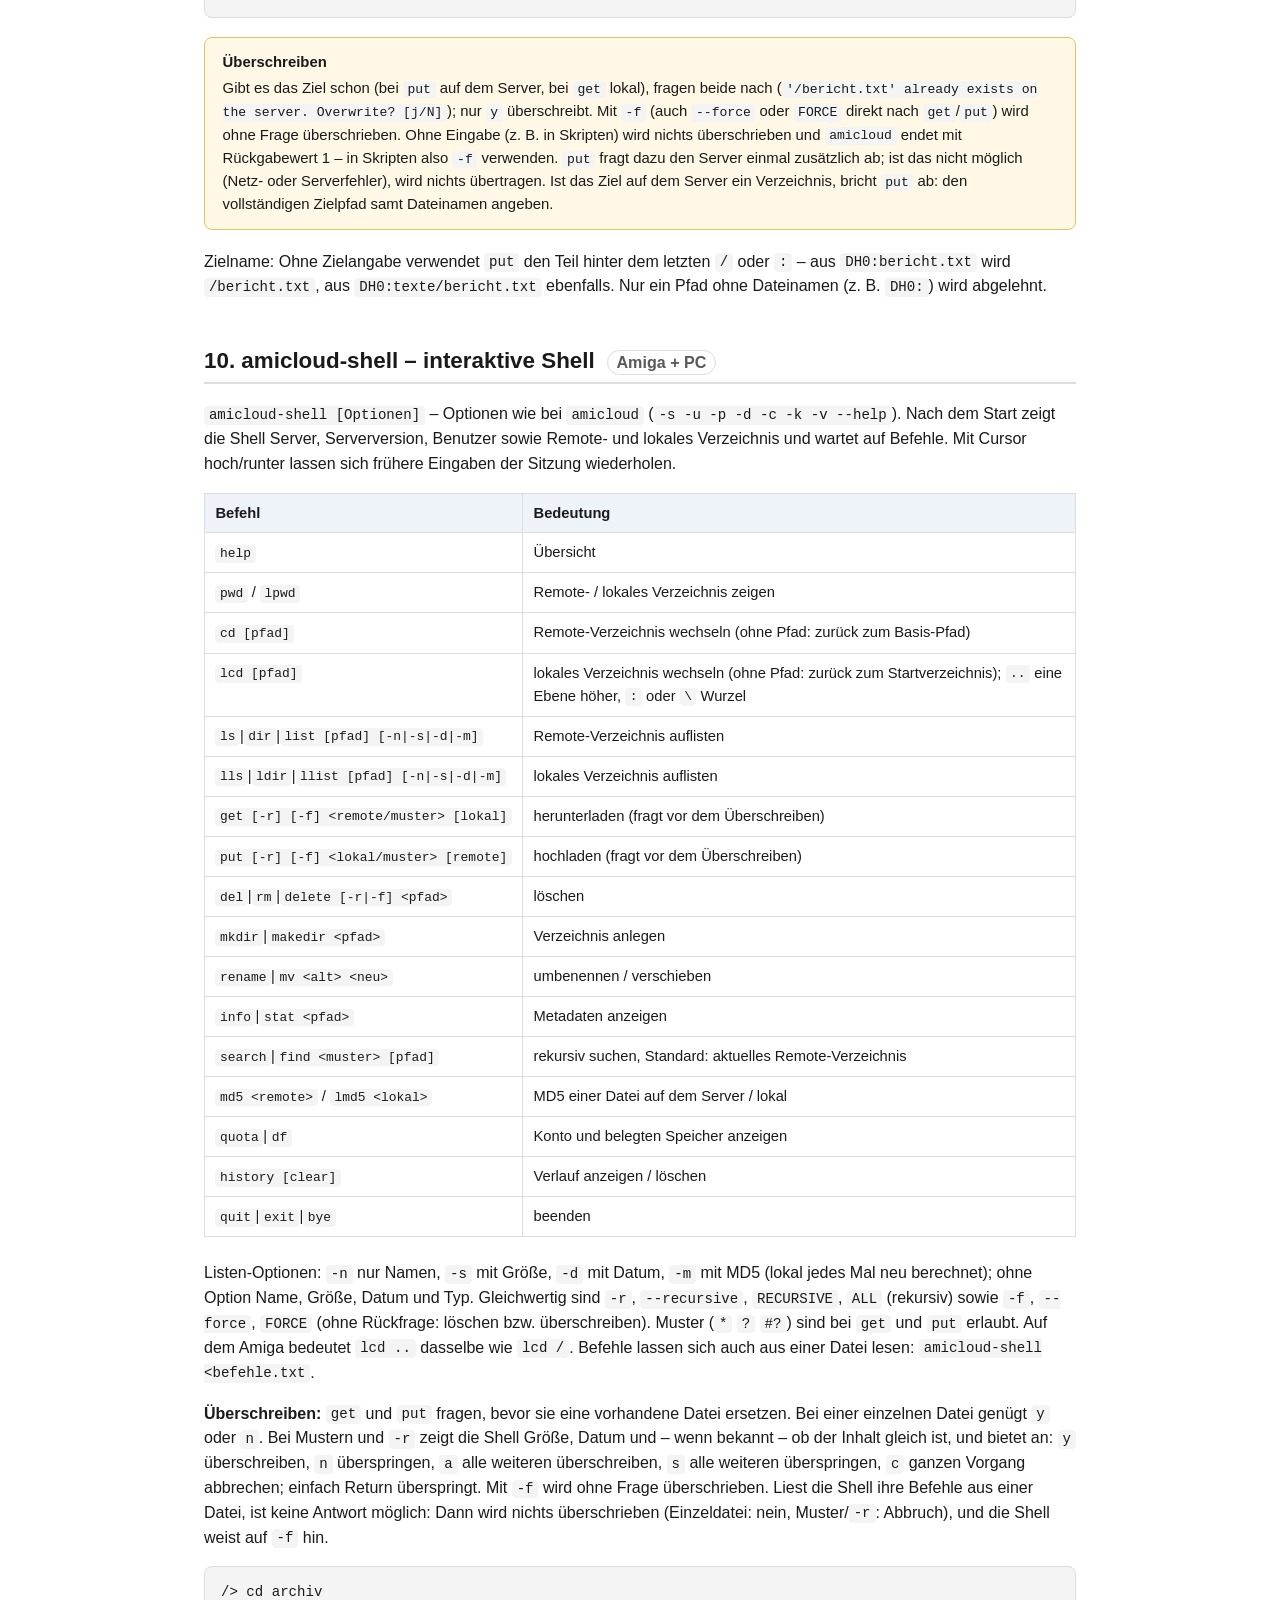
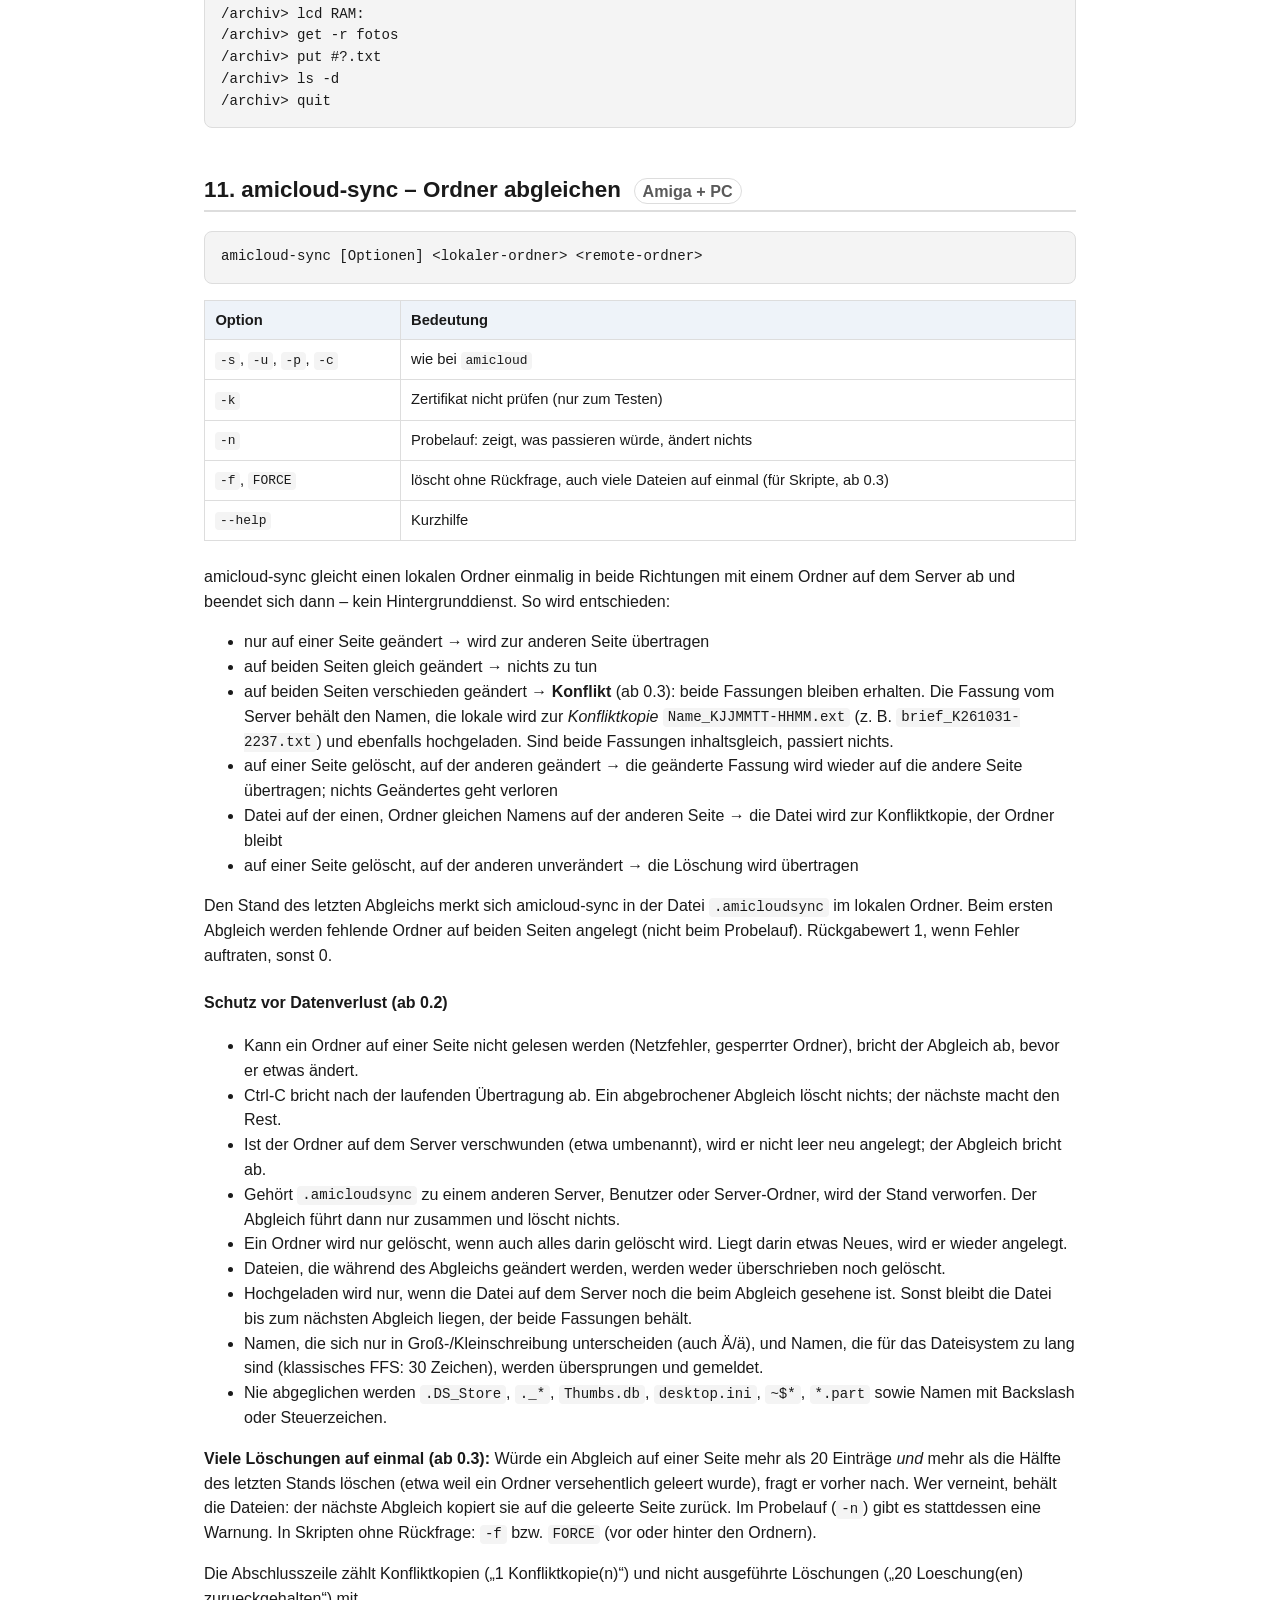
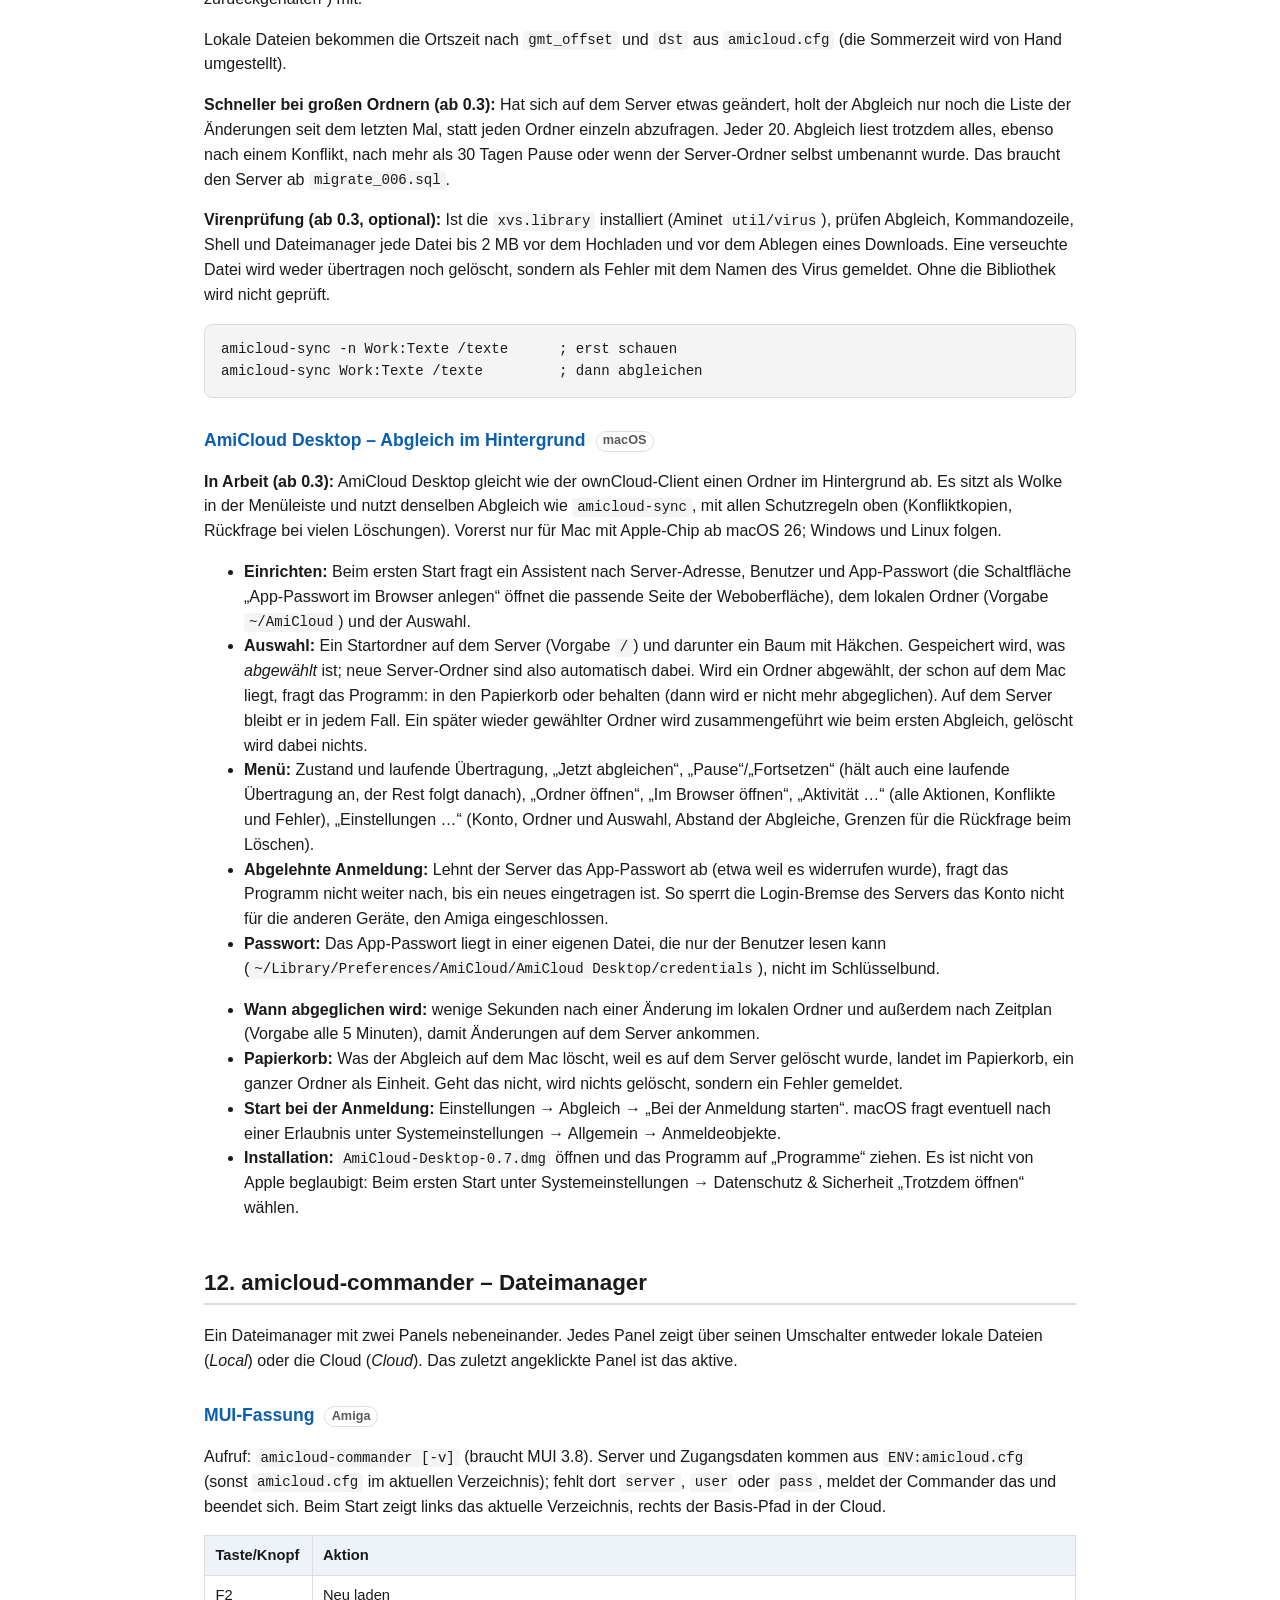
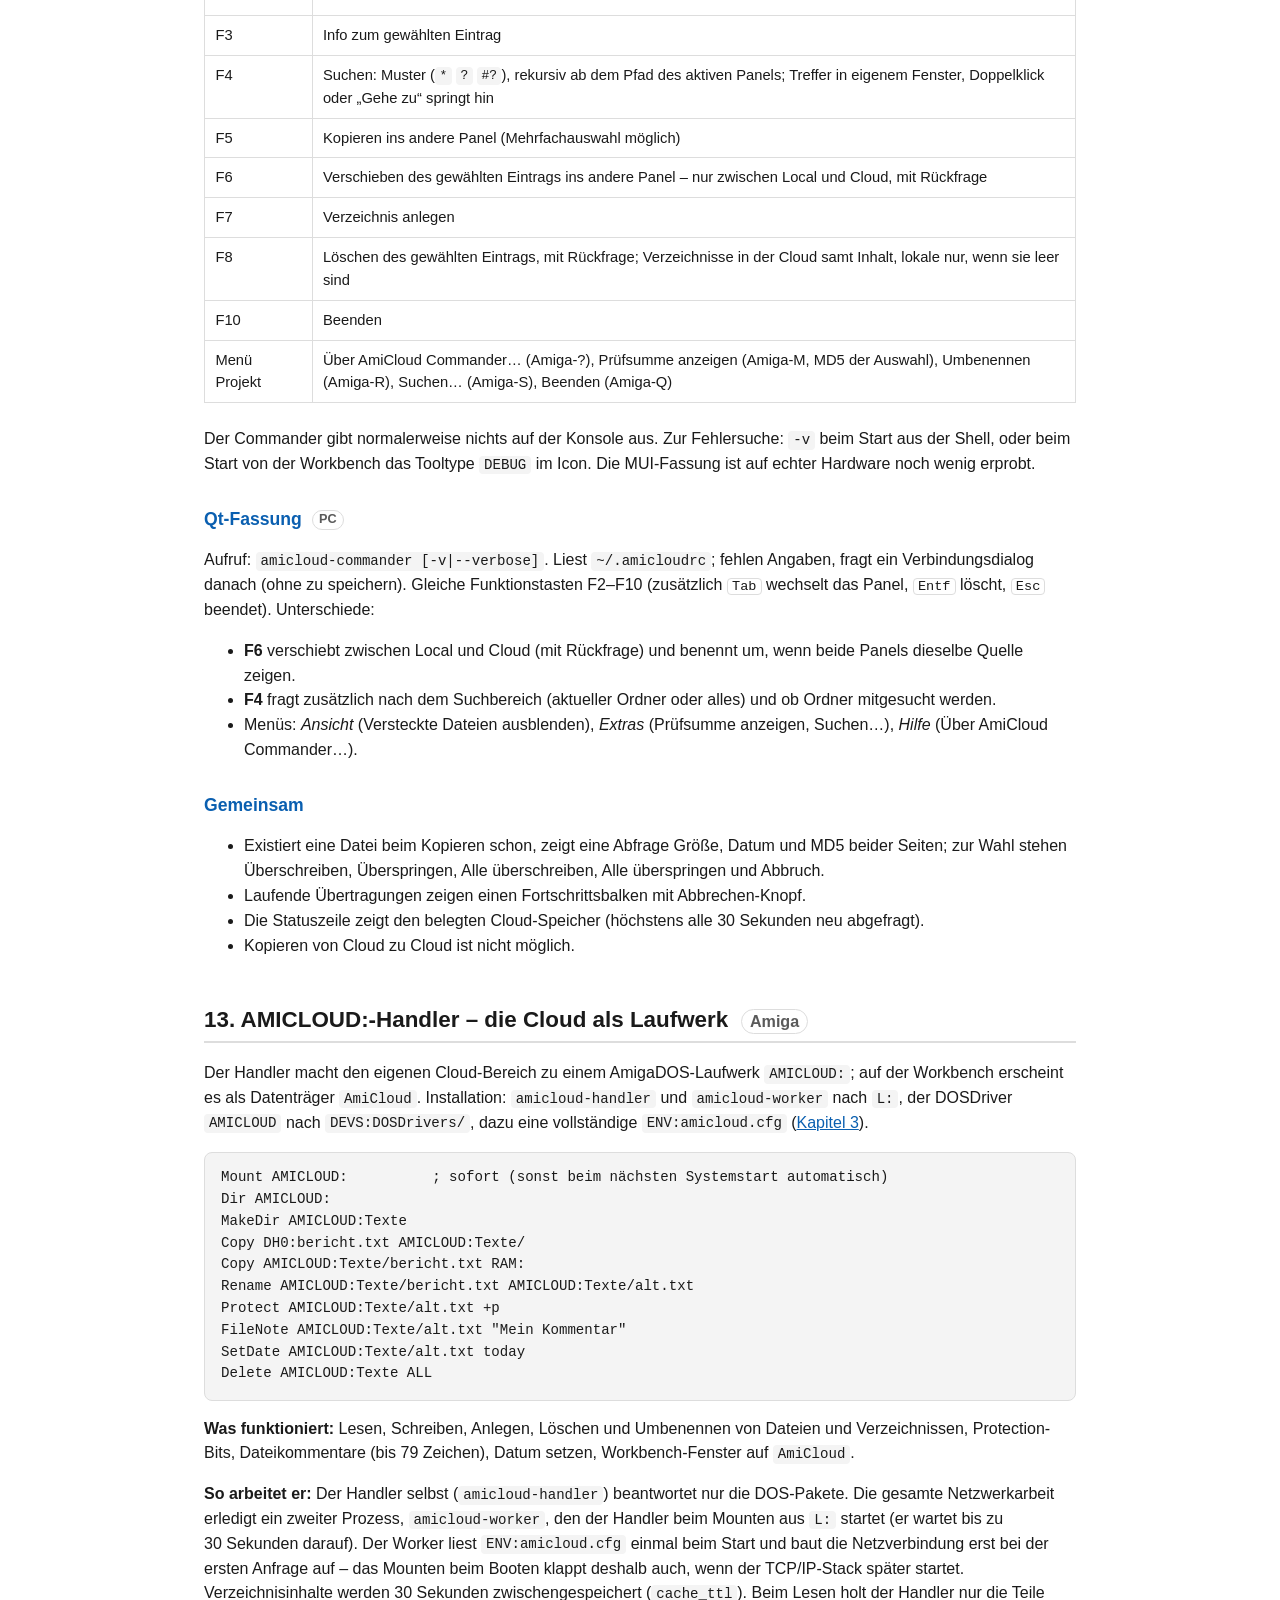
==== commit c030ad0d: "Release 0.7: Versionsgeschichte, Core 9b1bdf8 Co-Authored-By: Claude Opus 5.5 <noreply@anthropic.com" ====
--- a/docs/user/AmiCloud-Handbuch.html
+++ b/docs/user/AmiCloud-Handbuch.html
@@ -739,7 +739,7 @@
 <li><strong>Start bei der Anmeldung:</strong> Einstellungen → Abgleich → „Bei der
 Anmeldung starten“. macOS fragt eventuell nach einer Erlaubnis unter
 Systemeinstellungen → Allgemein → Anmeldeobjekte.</li>
-<li><strong>Installation:</strong> <code>AmiCloud-Desktop-0.6.dmg</code> öffnen und das
+<li><strong>Installation:</strong> <code>AmiCloud-Desktop-0.7.dmg</code> öffnen und das
 Programm auf „Programme“ ziehen. Es ist nicht von Apple beglaubigt: Beim ersten
 Start unter Systemeinstellungen → Datenschutz &amp; Sicherheit „Trotzdem öffnen“
 wählen.</li>
@@ -1017,6 +1017,12 @@
 <h2 id="historie">20. Versionsgeschichte</h2>
 
 <dl>
+<dt><strong>Programme 0.7 (02.11.2026)</strong></dt>
+<dd>Namen, die sich nur in Groß-/Kleinschreibung unterscheiden (auch Umlaute):
+<code>AMICLOUD:</code> zeigt den zweiten als <code>name_2</code>, jeder führt zu seiner
+Datei; Abgleich, <code>get -r</code>/<code>get</code> mit Muster und die Commander holen
+solche Namen nicht, sondern melden sie. Commander: Verschieben löscht die Quelle nur
+noch nach erfolgreicher Kopie. AmiCloud Desktop: ab macOS&nbsp;26.</dd>
 <dt><strong>Programme 0.6 (02.11.2026)</strong></dt>
 <dd>Keine Änderungen an den Programmen; die Versionsnummer folgt dem
 gemeinsamen Release mit AmiOwnCloud und AmiVCS.</dd>
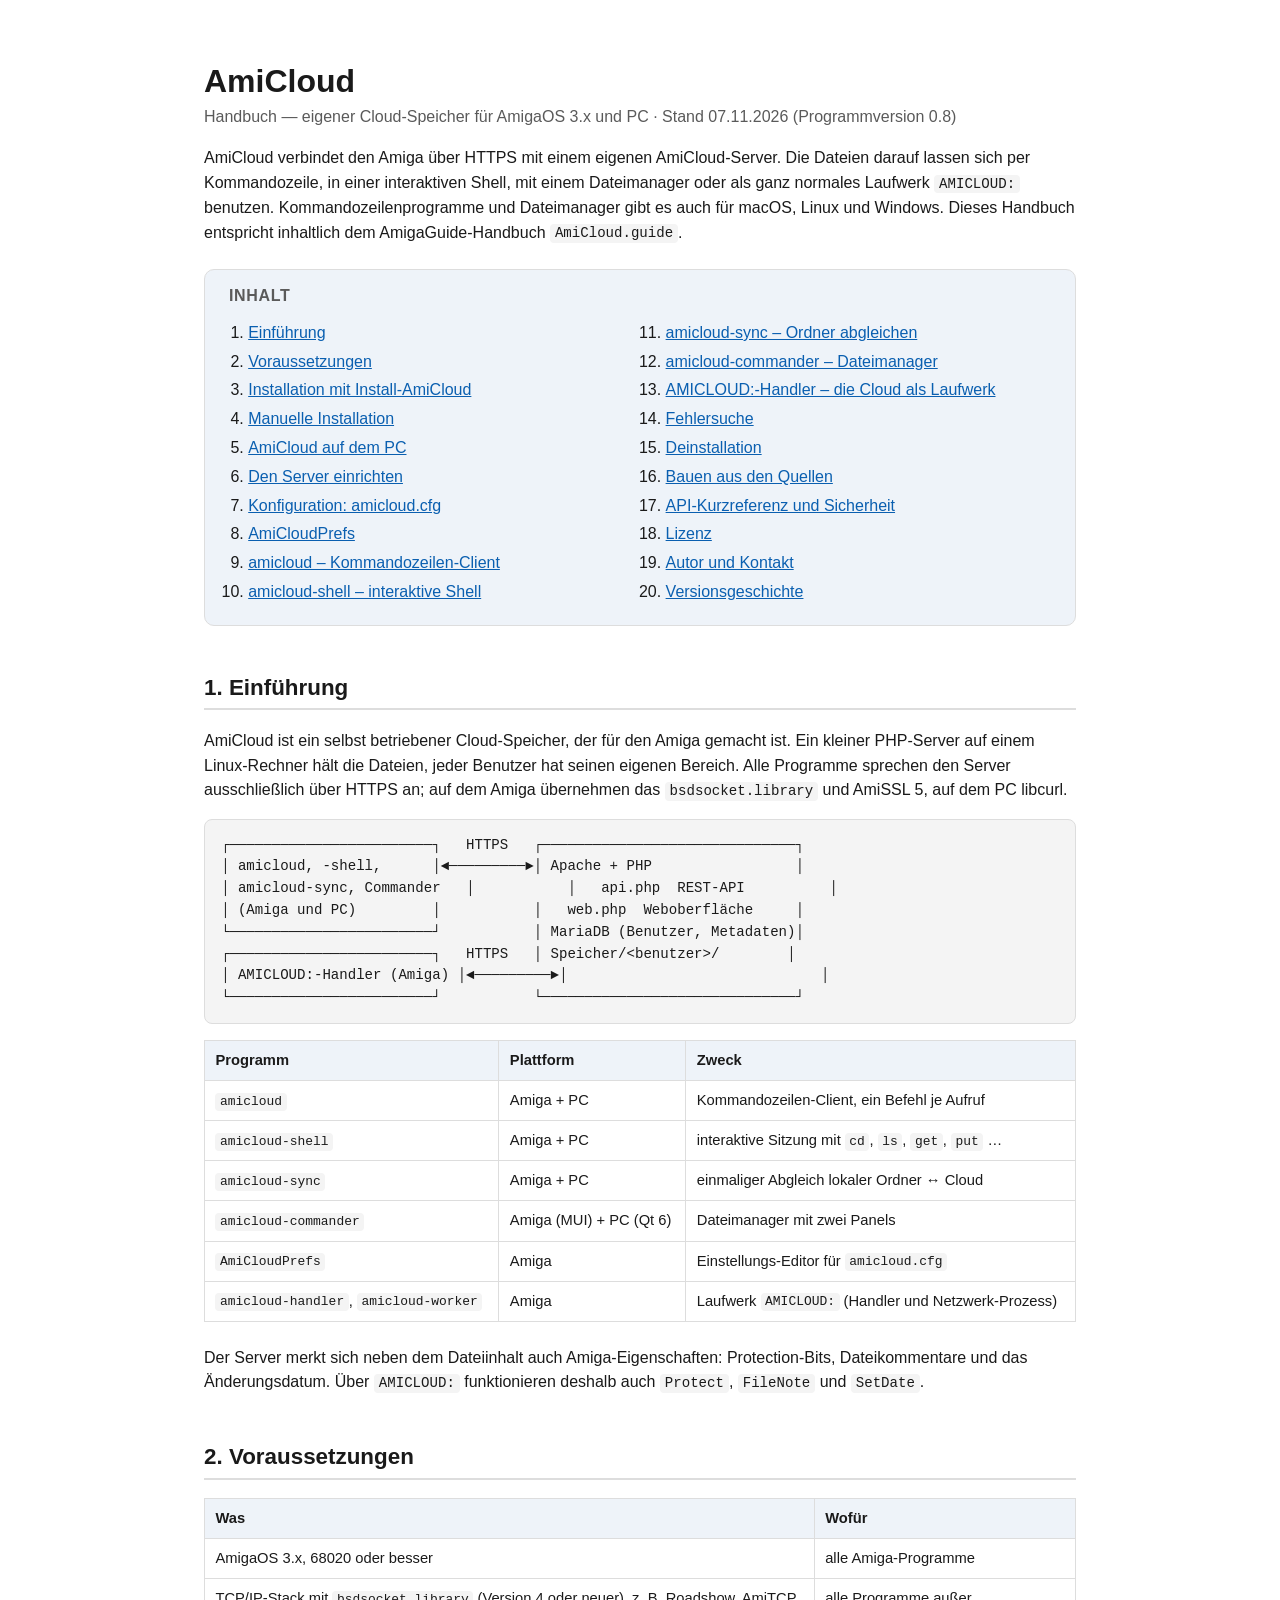
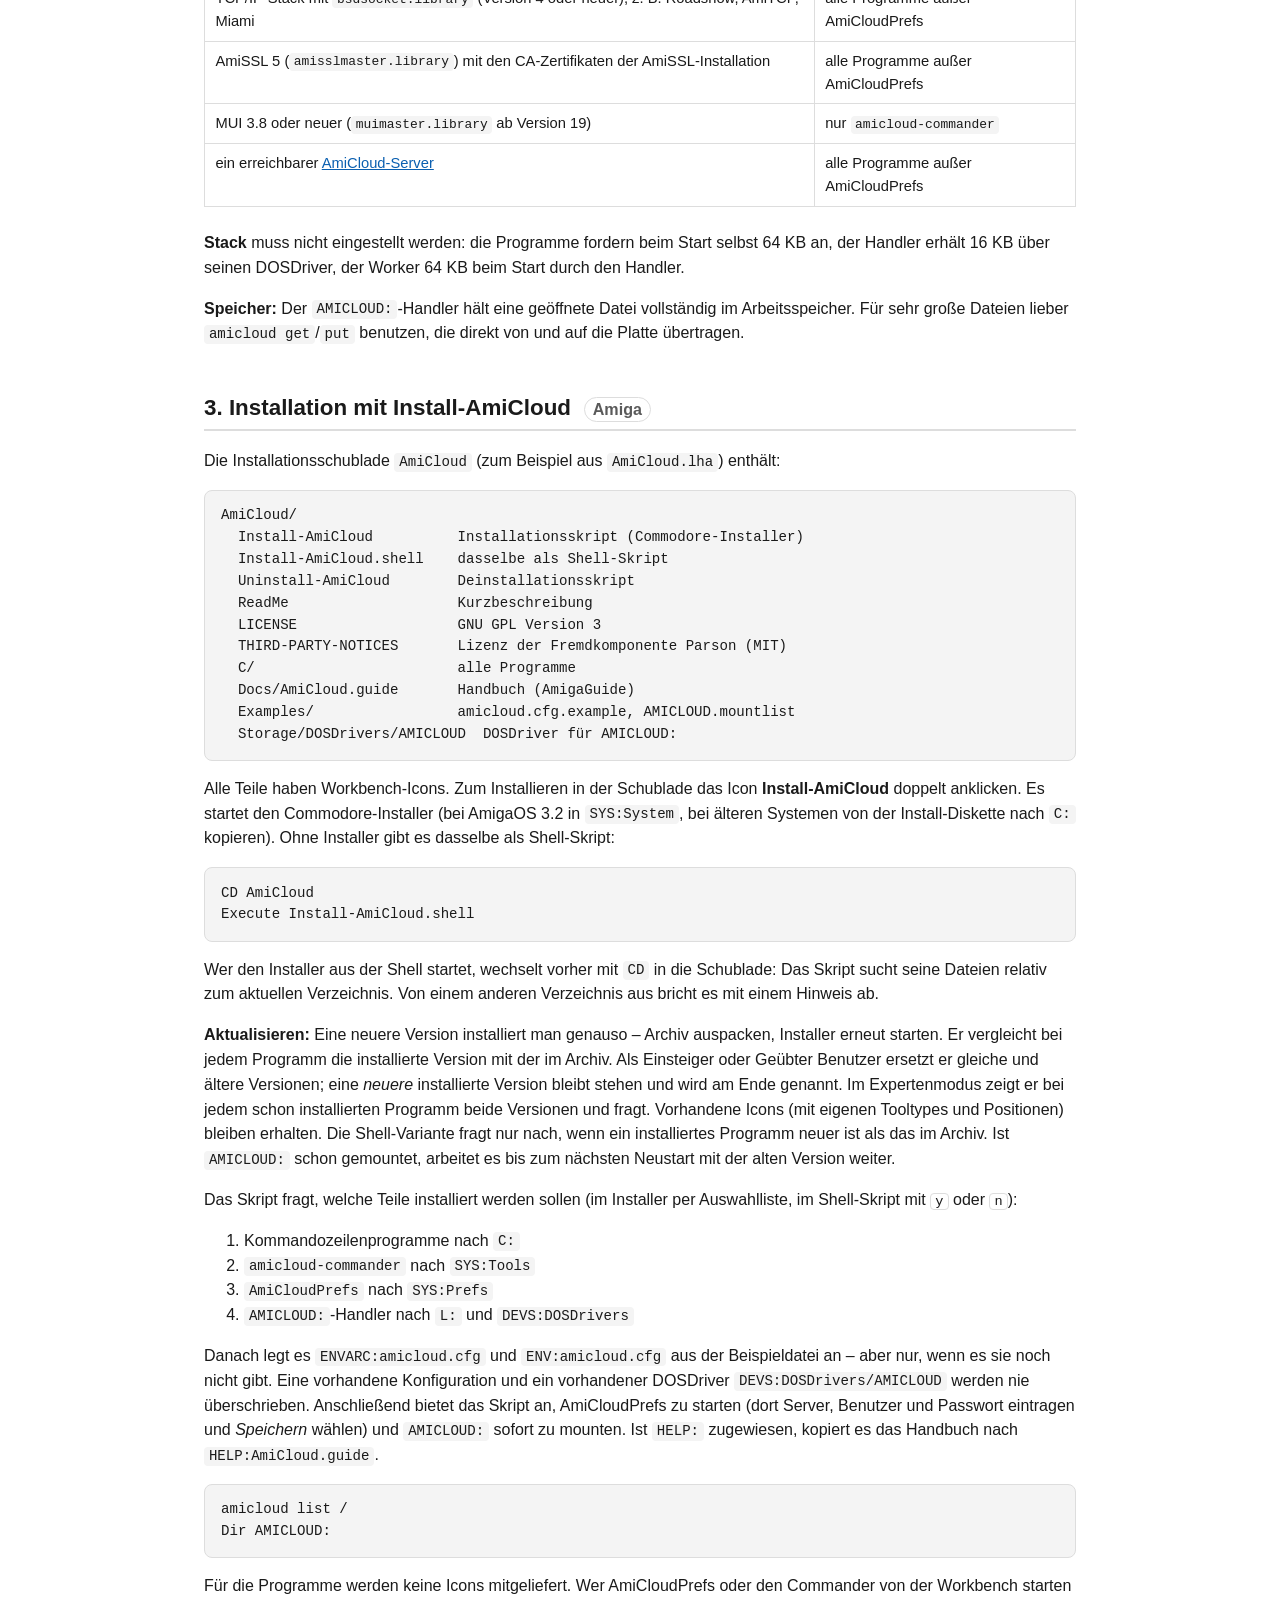
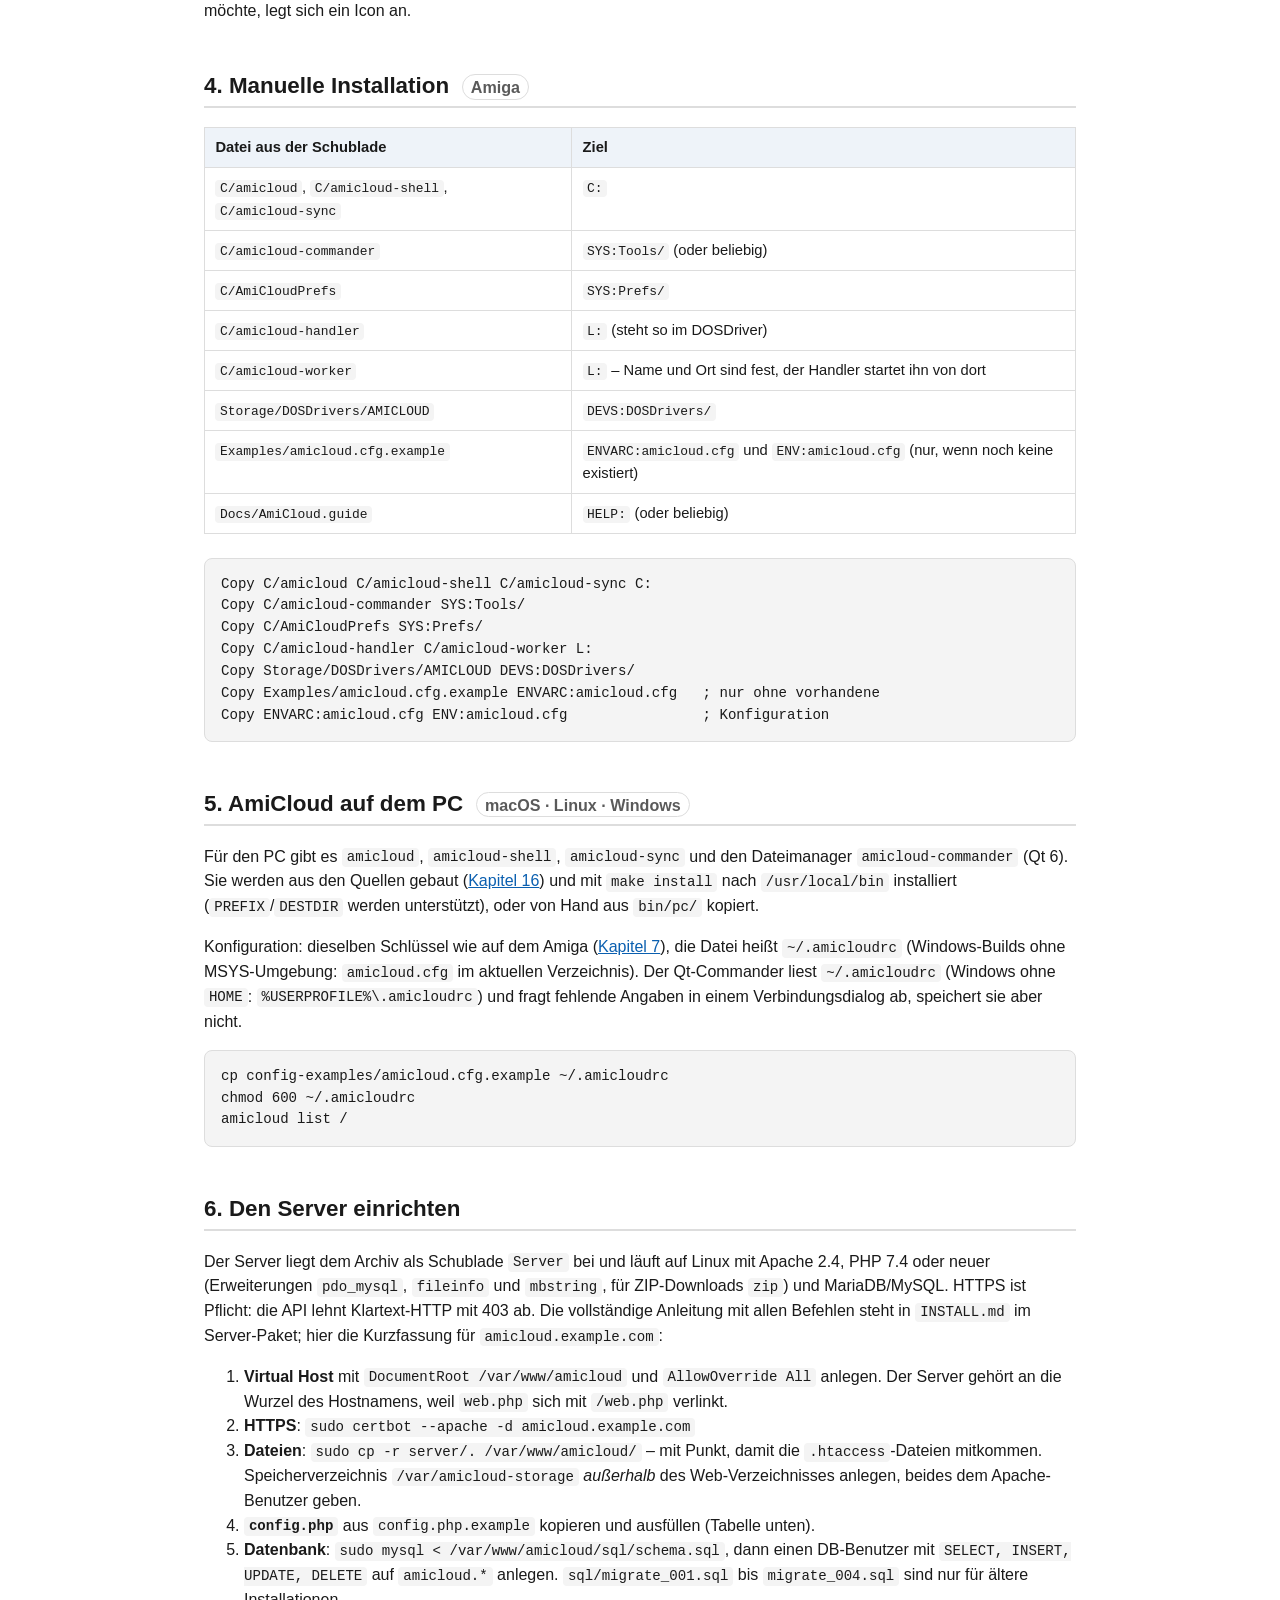
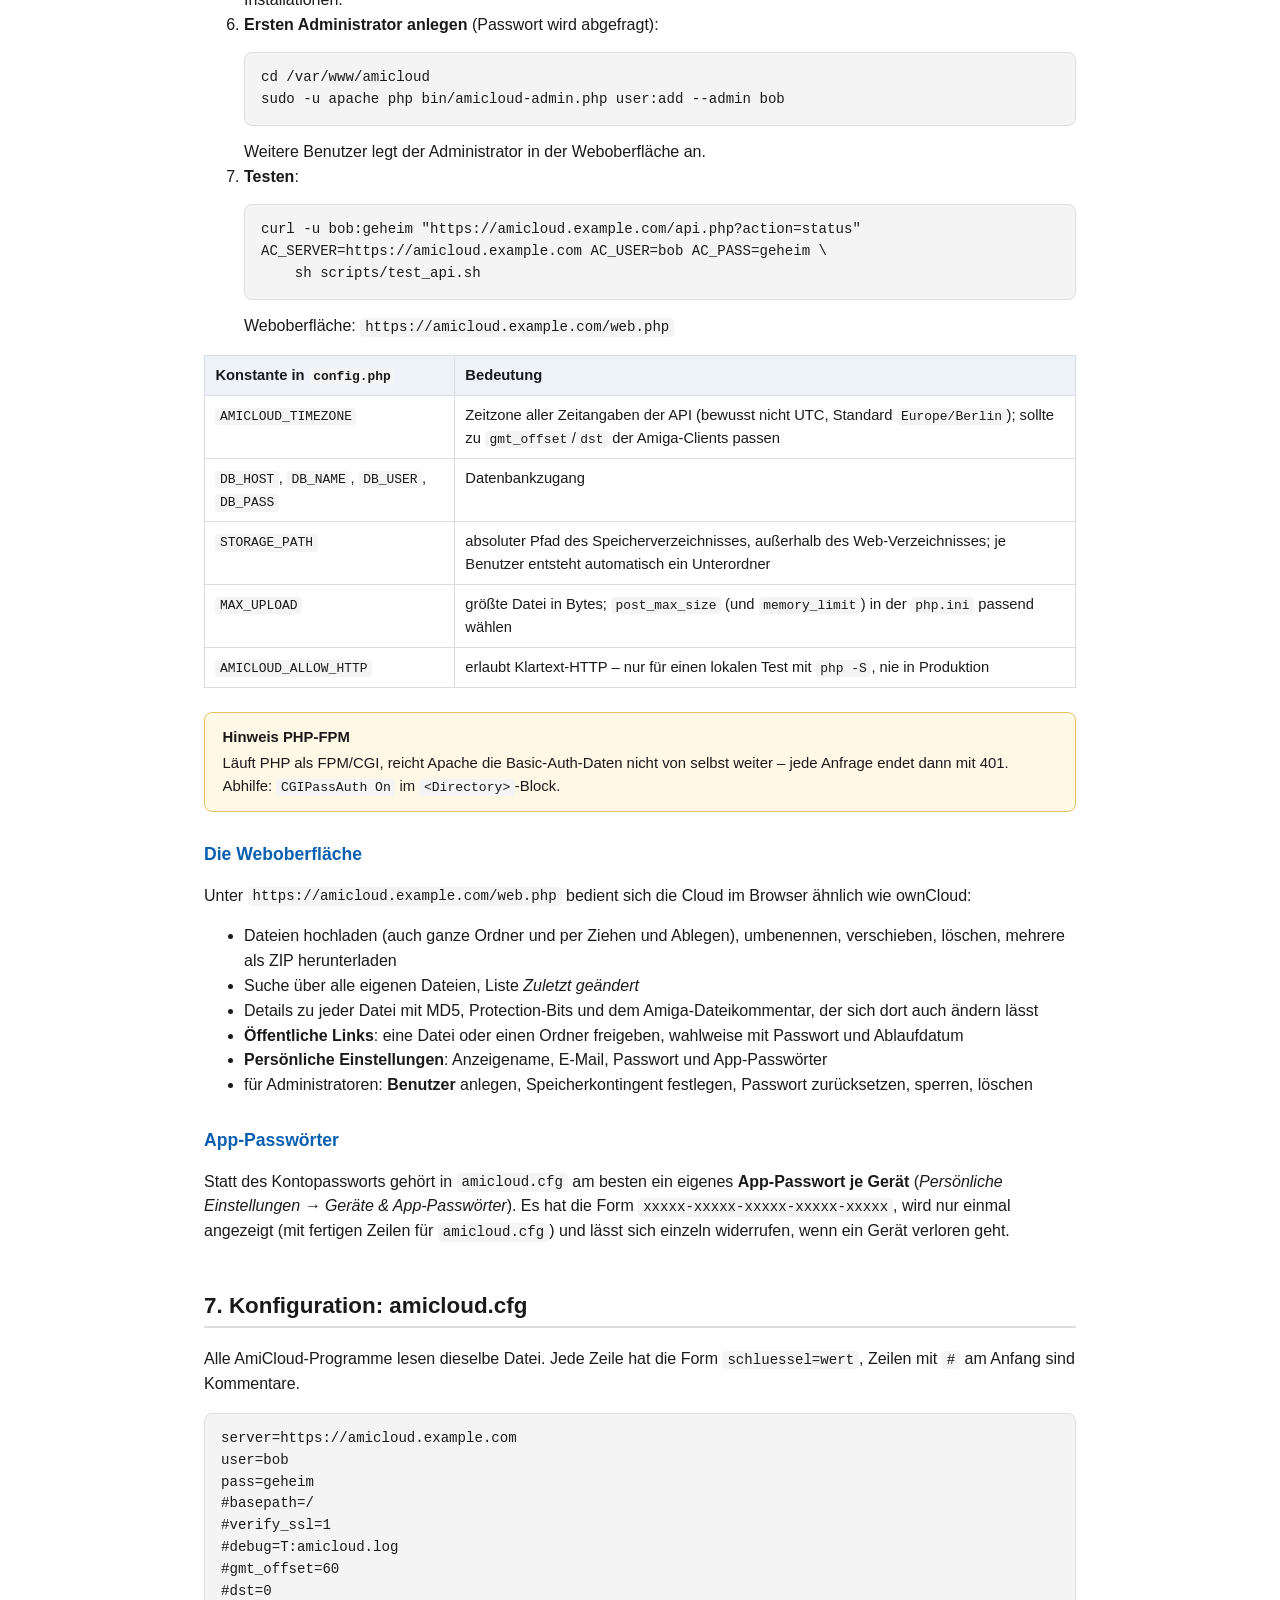
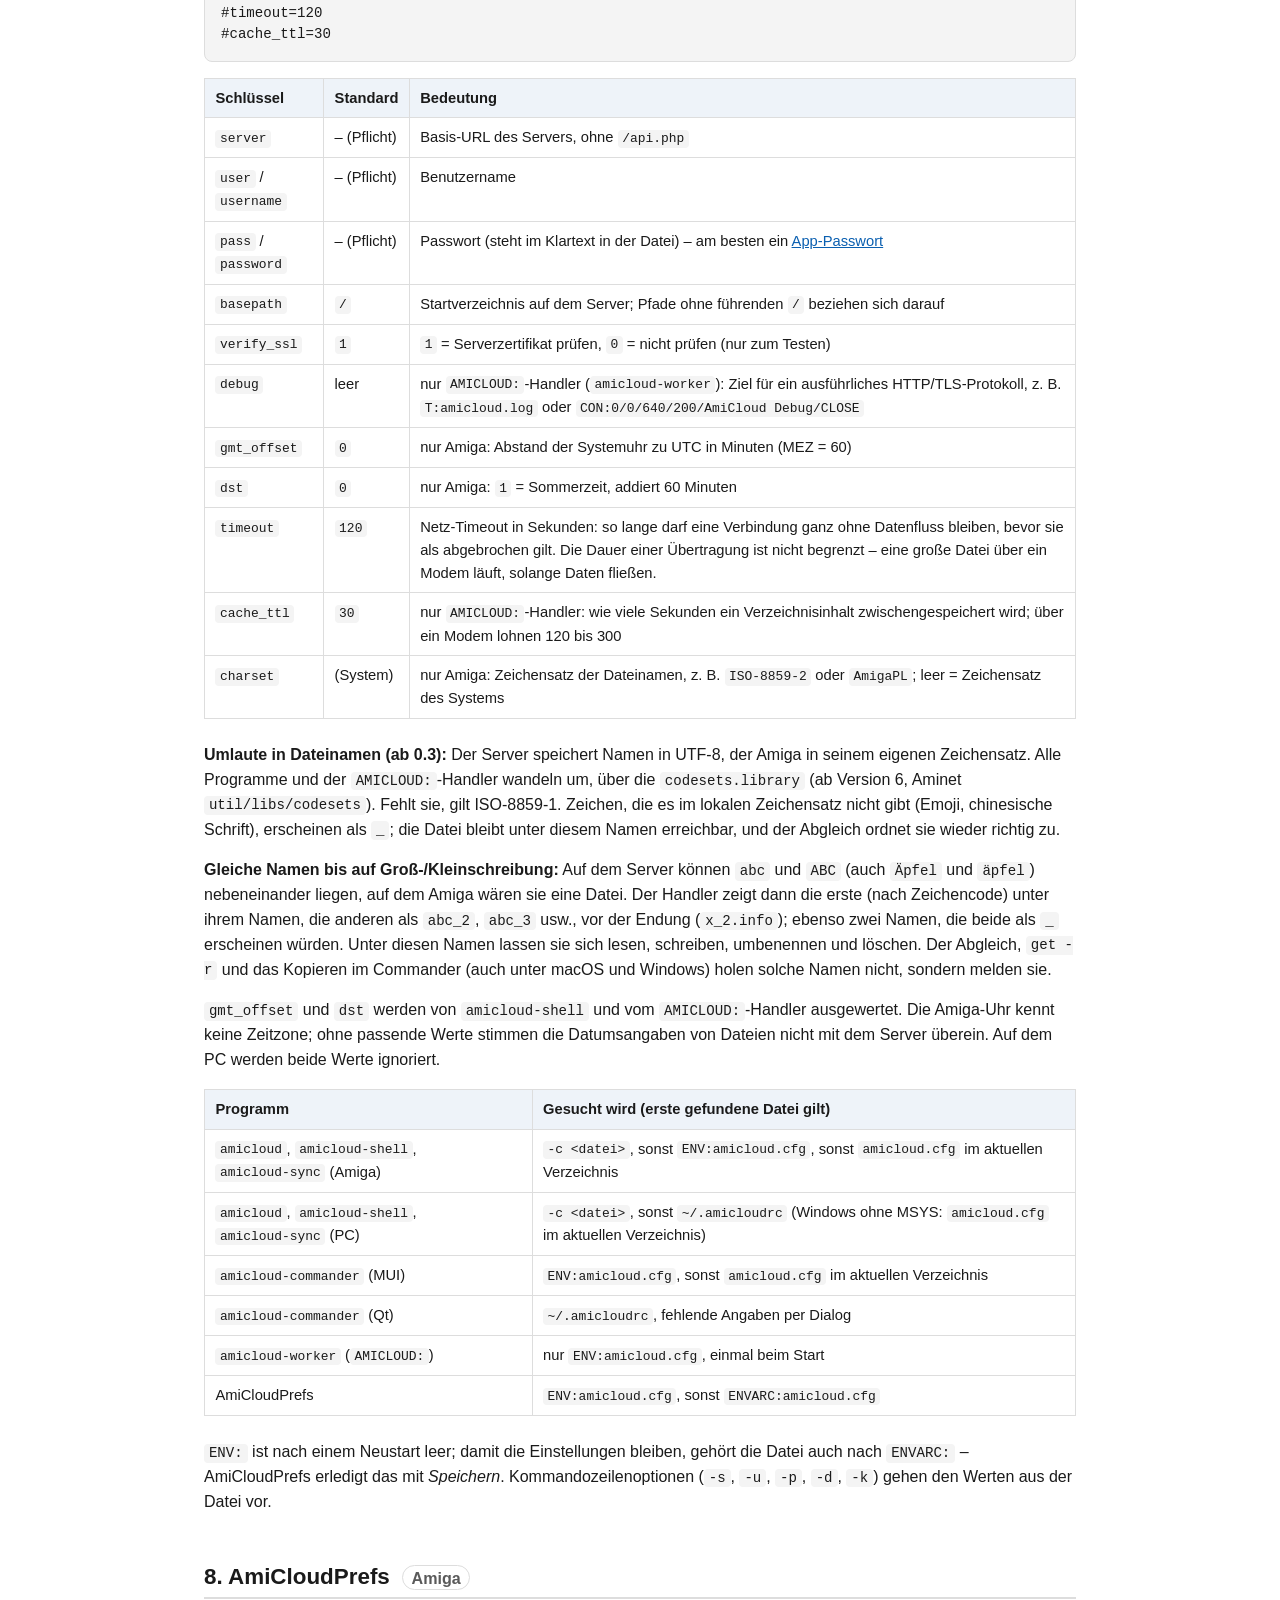
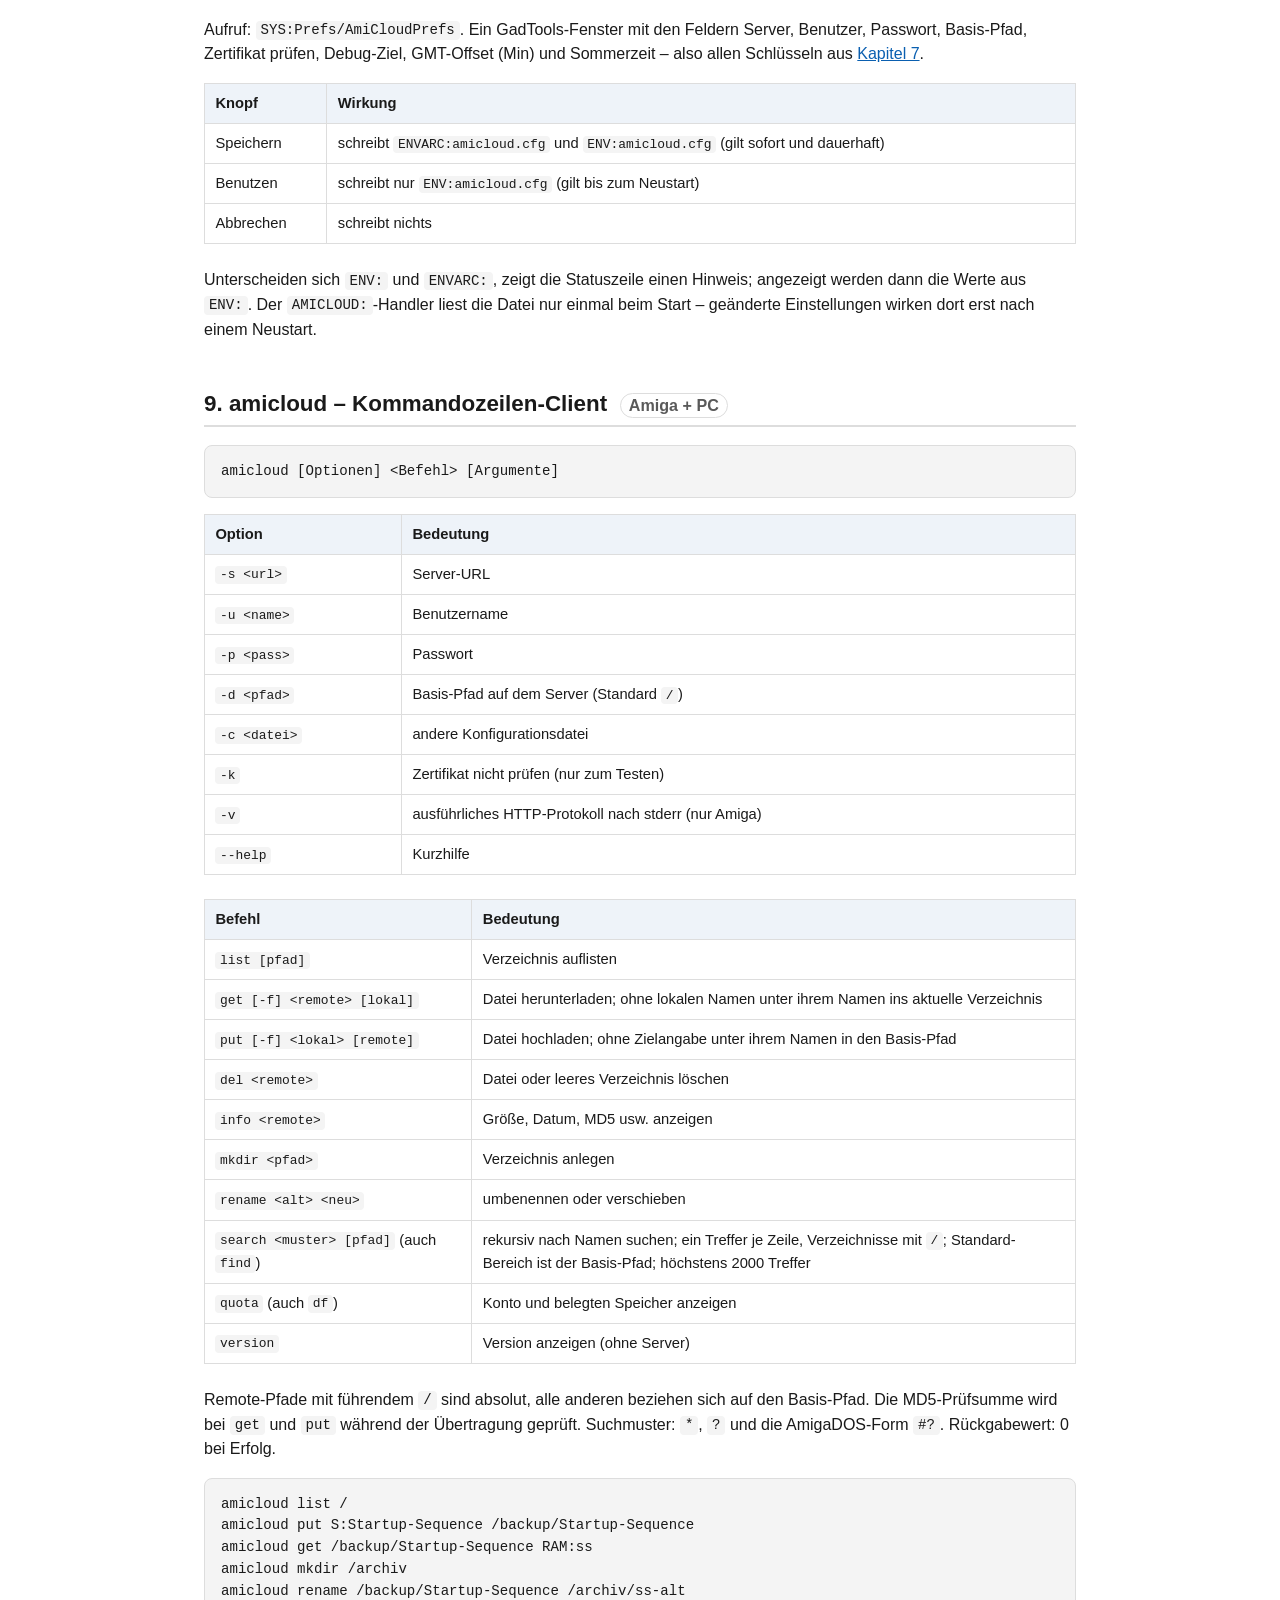
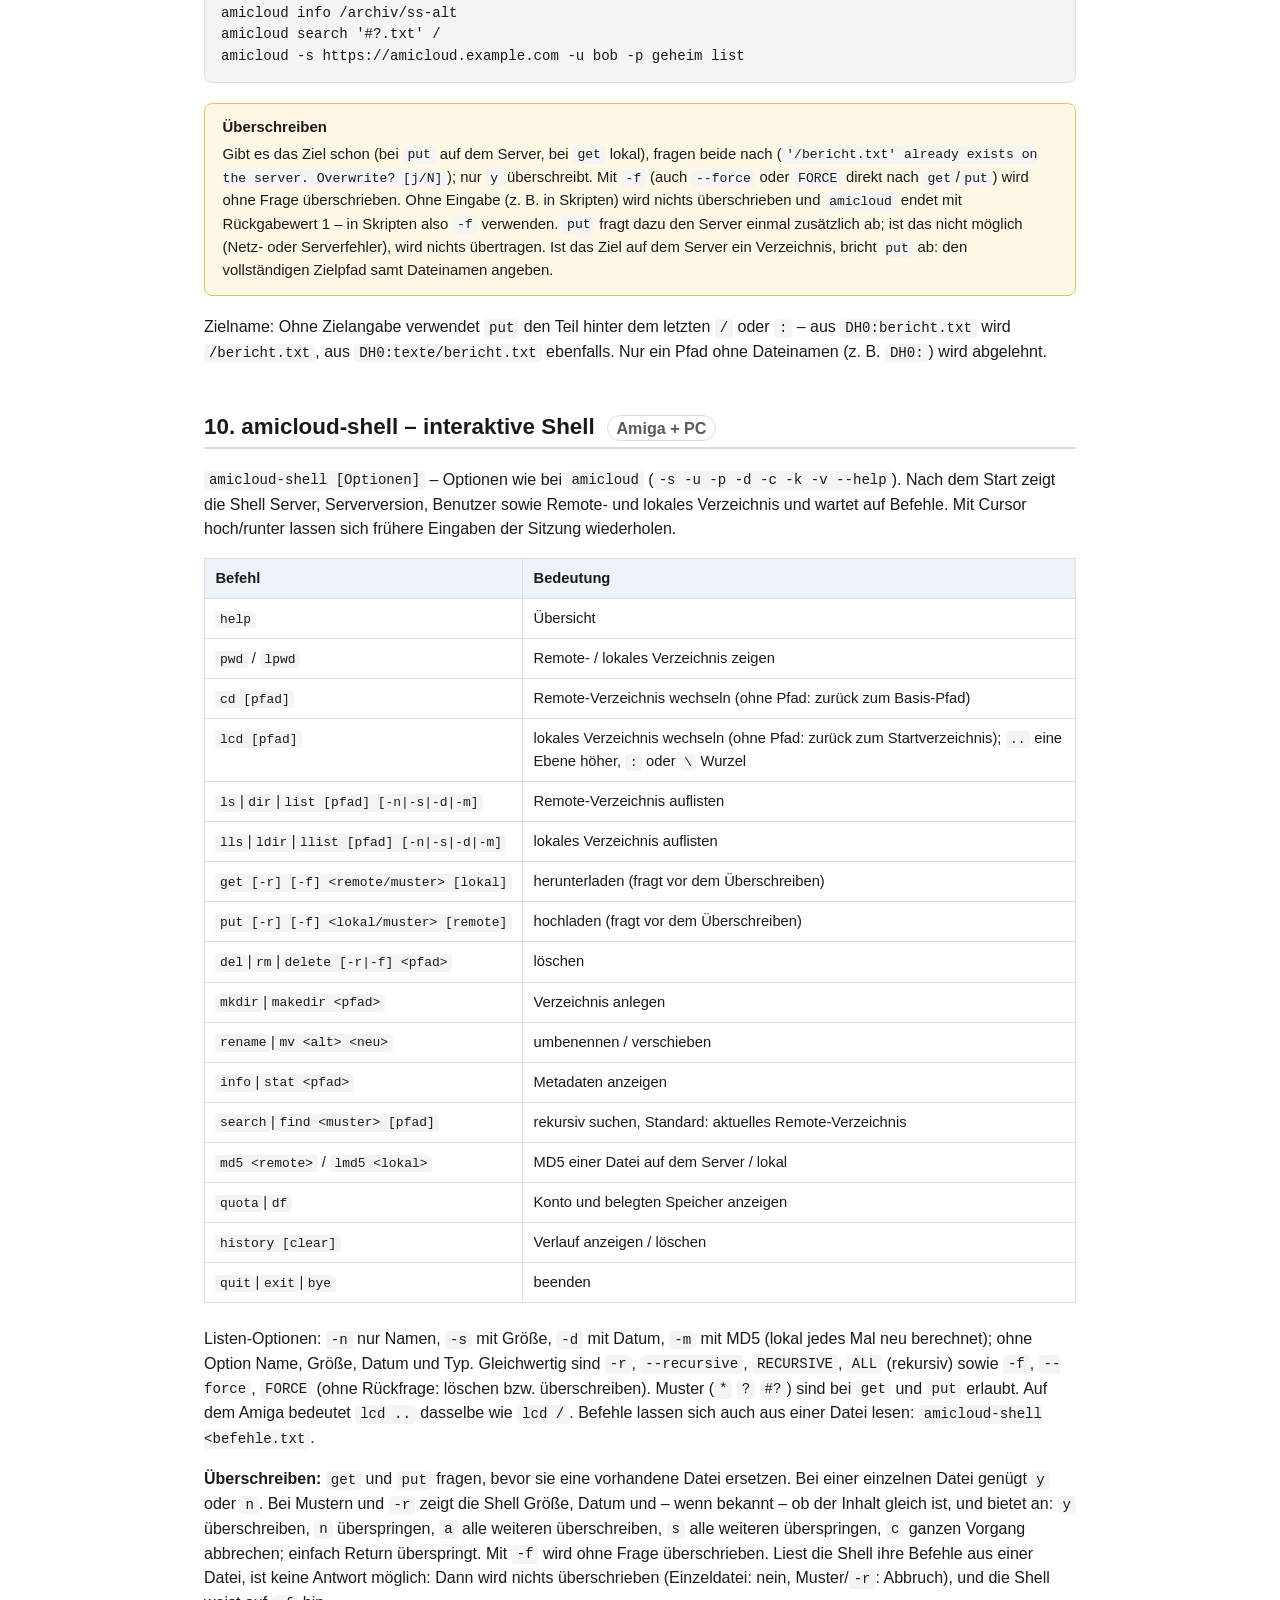
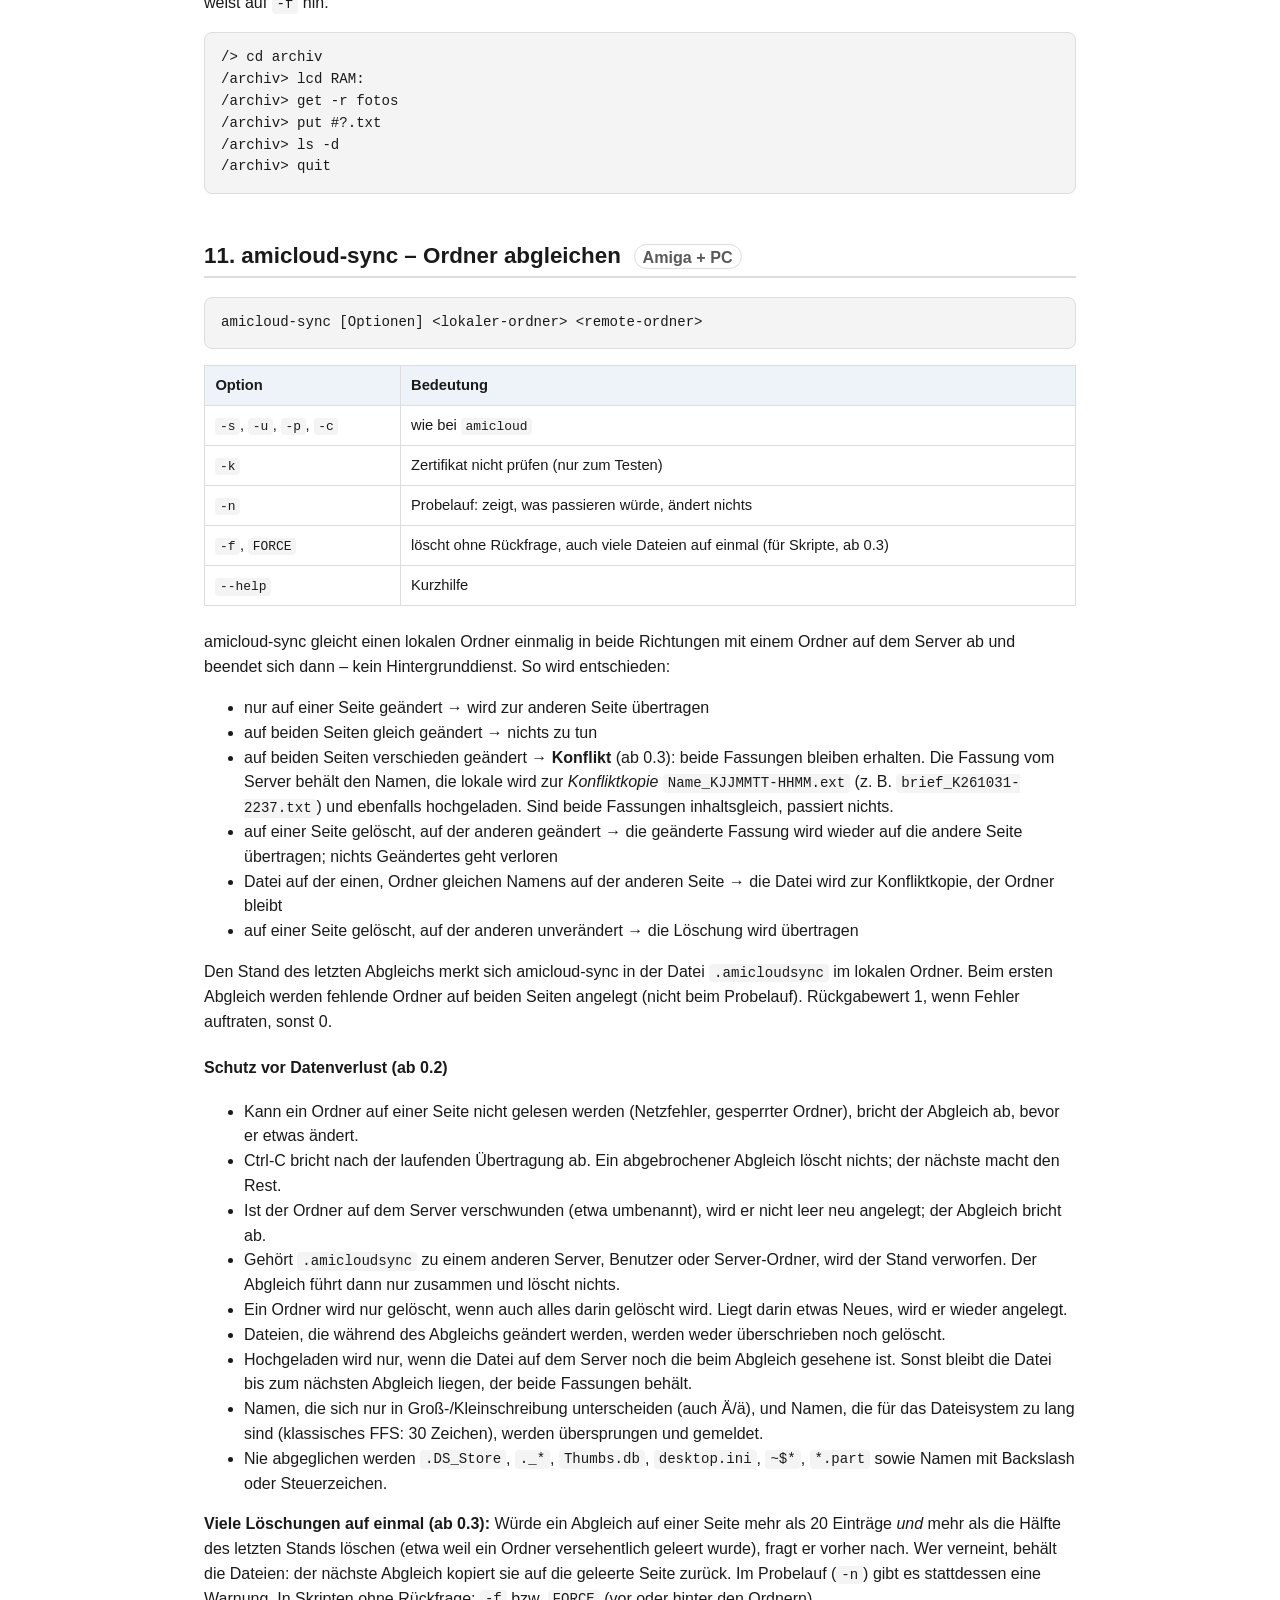
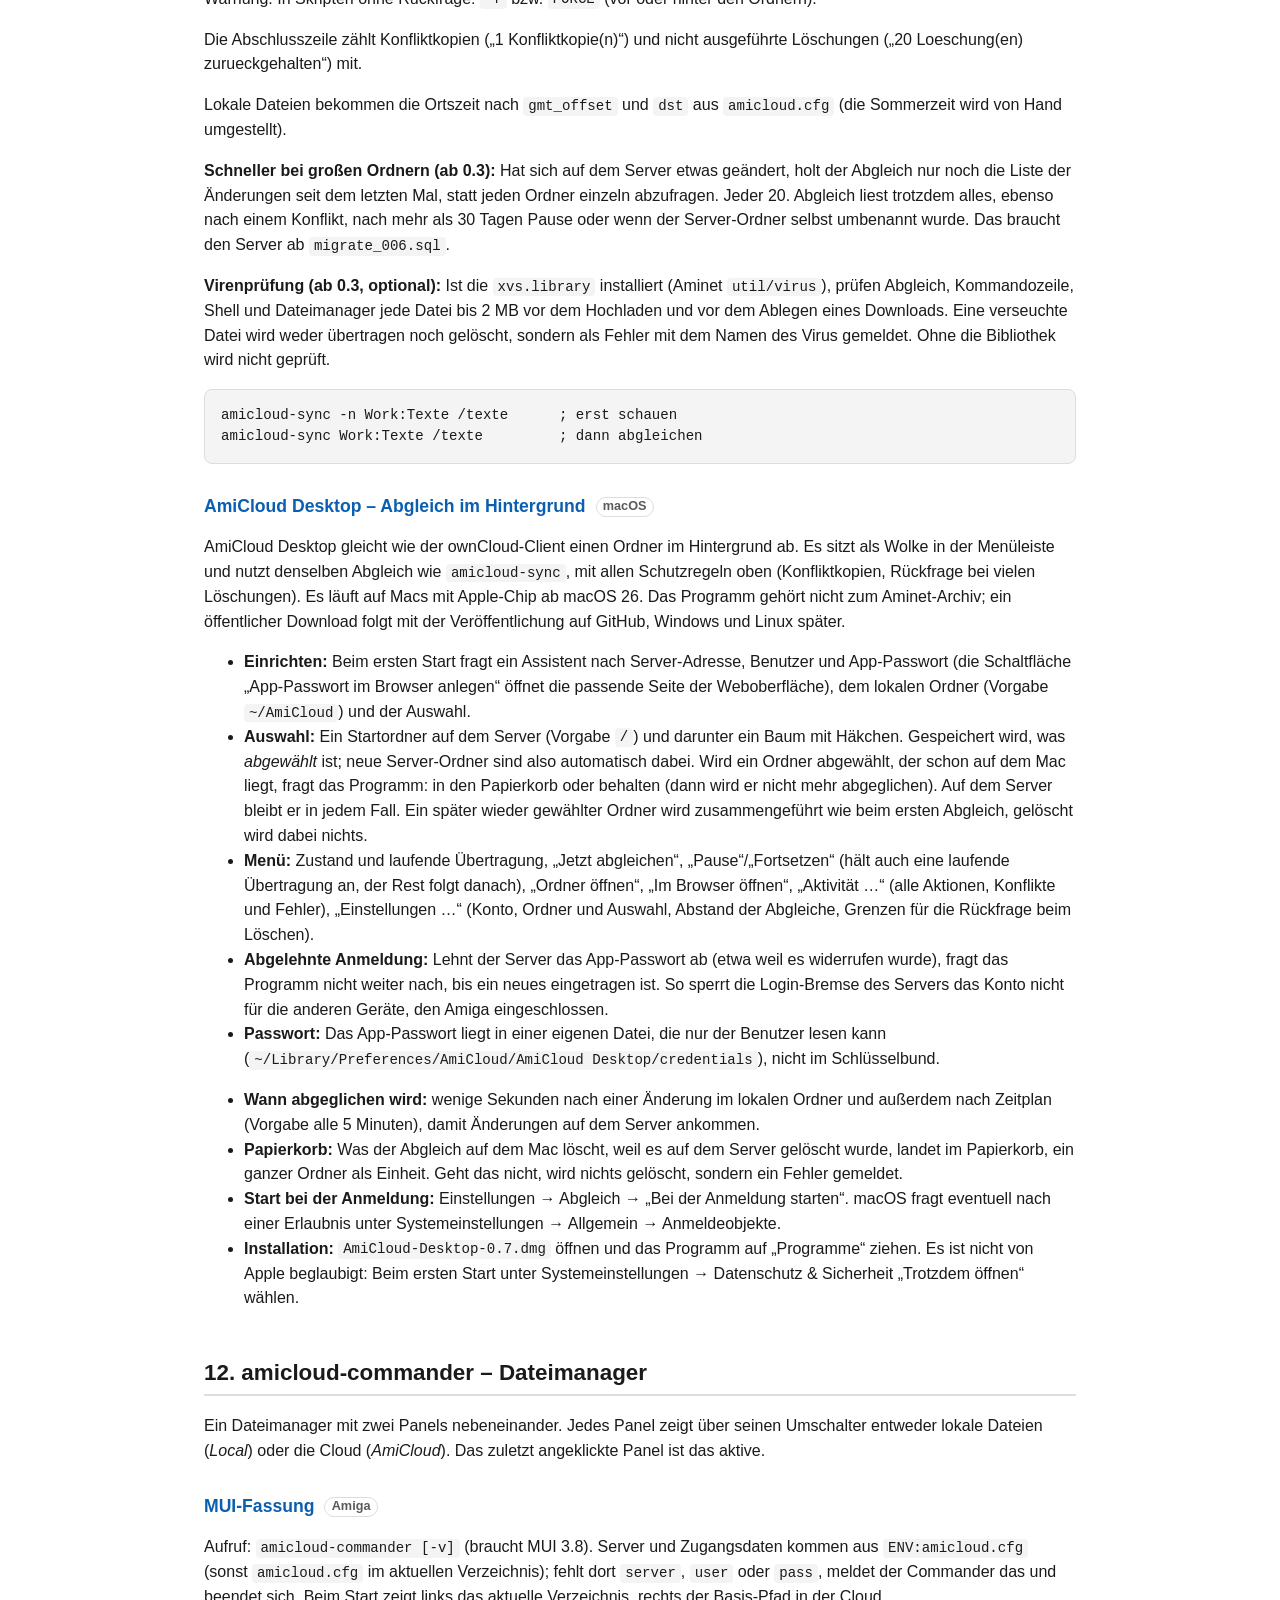
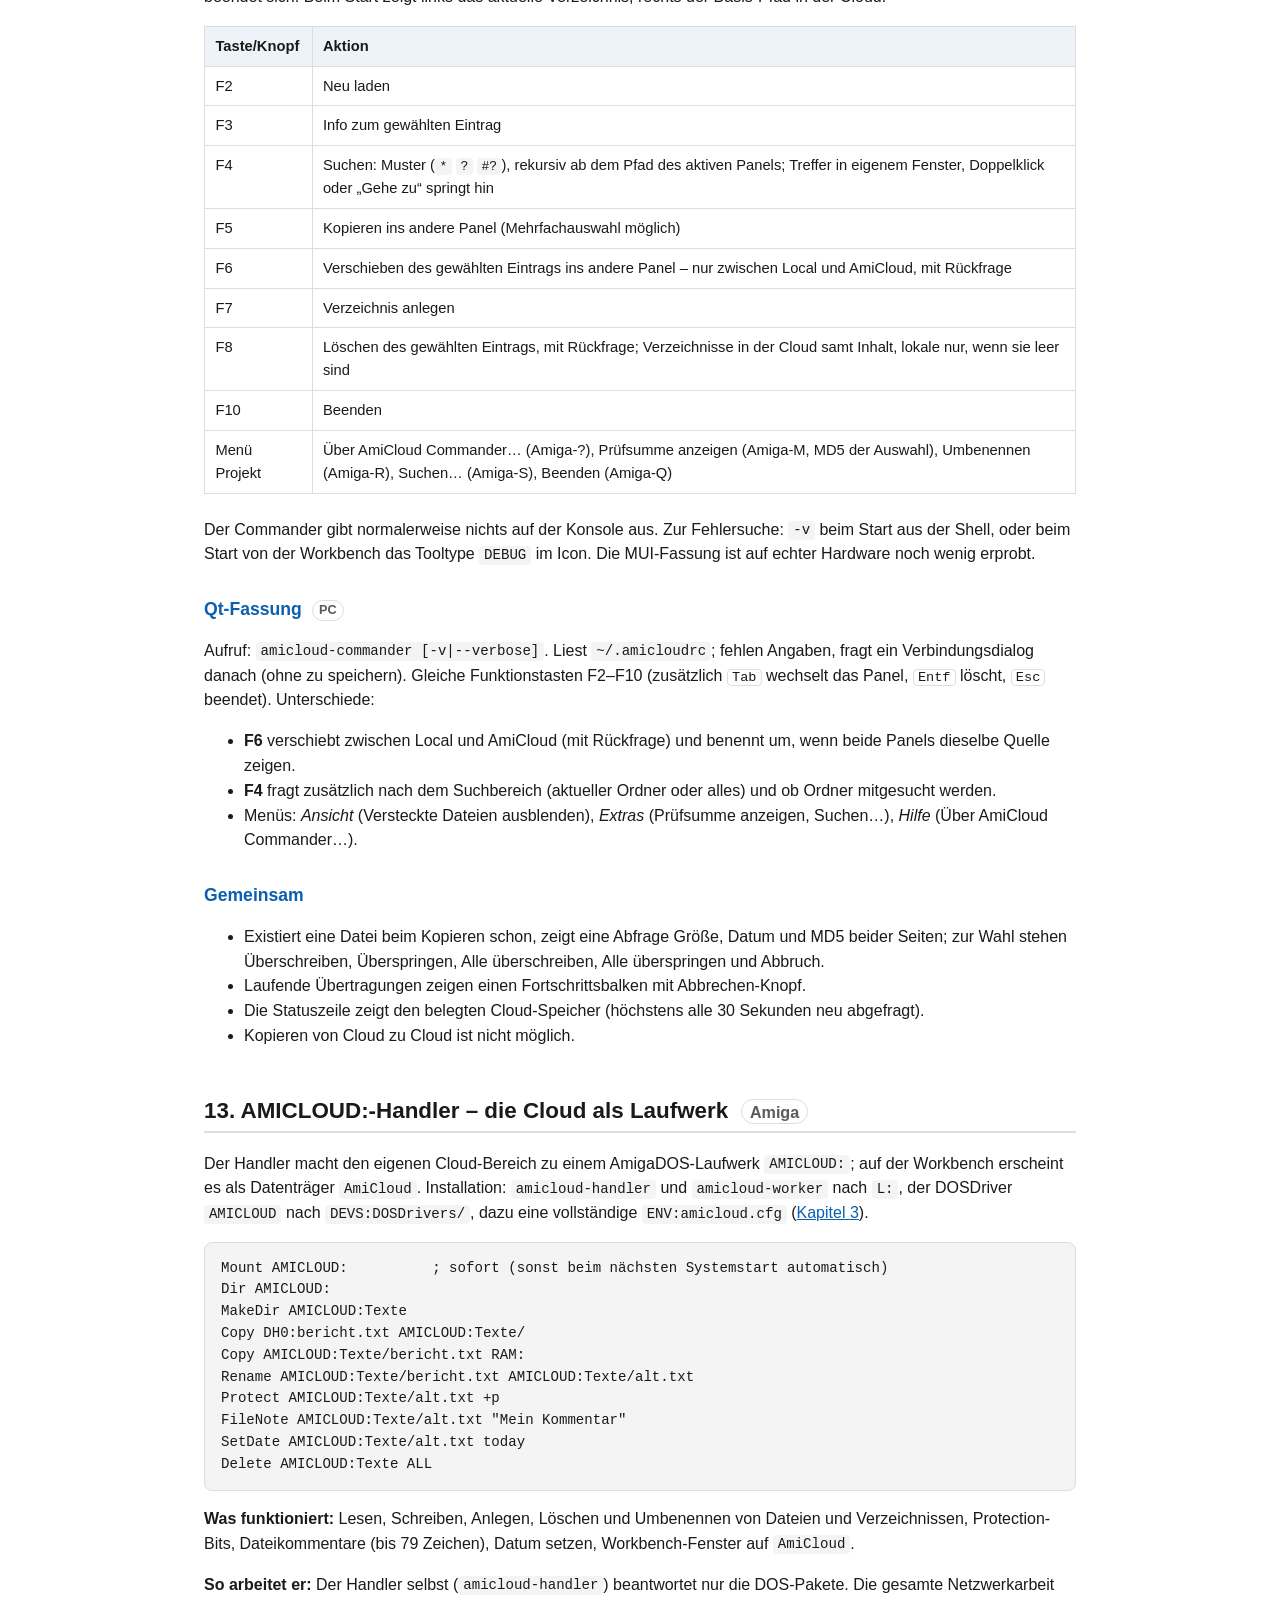
==== commit 62831271: "Release 0.8: Handbuecher, Installer prueft Startverzeichnis, bebilderte Web-Anleitung, Core 8117081 " ====
--- a/docs/user/AmiCloud-Handbuch.html
+++ b/docs/user/AmiCloud-Handbuch.html
@@ -127,7 +127,7 @@
 <div class="wrap">
 
 <h1>AmiCloud</h1>
-<p class="subtitle">Handbuch — eigener Cloud-Speicher für AmigaOS 3.x und PC · Version 1.2 (23.10.2026)</p>
+<p class="subtitle">Handbuch — eigener Cloud-Speicher für AmigaOS 3.x und PC · Stand 07.11.2026 (Programmversion 0.8)</p>
 
 <p>AmiCloud verbindet den Amiga über HTTPS mit einem eigenen AmiCloud-Server.
 Die Dateien darauf lassen sich per Kommandozeile, in einer interaktiven
@@ -239,6 +239,8 @@
 <pre>CD AmiCloud
 Execute Install-AmiCloud.shell</pre>
 
+<p>Wer den Installer aus der Shell startet, wechselt vorher mit <code>CD</code> in die Schublade: Das Skript sucht seine Dateien relativ zum aktuellen Verzeichnis. Von einem anderen Verzeichnis aus bricht es mit einem Hinweis ab.</p>
+
 <p><strong>Aktualisieren:</strong> Eine neuere Version installiert man genauso –
 Archiv auspacken, Installer erneut starten. Er vergleicht bei jedem Programm
 die installierte Version mit der im Archiv. Als Einsteiger oder Geübter
@@ -320,12 +322,12 @@
 
 <h2 id="server">6. Den Server einrichten</h2>
 
-<p>Der Server liegt im Quellcode unter <code>server/</code> und läuft auf
+<p>Der Server liegt dem Archiv als Schublade <code>Server</code> bei und läuft auf
 Linux mit Apache&nbsp;2.4, PHP&nbsp;7.4 oder neuer (Erweiterungen
 <code>pdo_mysql</code>, <code>fileinfo</code> und <code>mbstring</code>, für
 ZIP-Downloads <code>zip</code>) und MariaDB/MySQL. HTTPS
 ist Pflicht: die API lehnt Klartext-HTTP mit 403 ab. Die vollständige
-Anleitung mit allen Befehlen steht in <code>docs/INSTALL.md</code>; hier
+Anleitung mit allen Befehlen steht in <code>INSTALL.md</code> im Server-Paket; hier
 die Kurzfassung für <code>amicloud.example.com</code>:</p>
 
 <ol>
@@ -699,11 +701,13 @@
 amicloud-sync Work:Texte /texte         ; dann abgleichen</pre>
 
 <h3 id="desktop">AmiCloud Desktop – Abgleich im Hintergrund <span class="platform-tag">macOS</span></h3>
-<p><strong>In Arbeit (ab 0.3):</strong> AmiCloud Desktop gleicht wie der
+<p>AmiCloud Desktop gleicht wie der
 ownCloud-Client einen Ordner im Hintergrund ab. Es sitzt als Wolke in der
 Menüleiste und nutzt denselben Abgleich wie <code>amicloud-sync</code>, mit allen
-Schutzregeln oben (Konfliktkopien, Rückfrage bei vielen Löschungen). Vorerst
-nur für Mac mit Apple-Chip ab macOS&nbsp;26; Windows und Linux folgen.</p>
+Schutzregeln oben (Konfliktkopien, Rückfrage bei vielen Löschungen). Es
+läuft auf Macs mit Apple-Chip ab macOS&nbsp;26. Das Programm gehört nicht zum
+Aminet-Archiv; ein öffentlicher Download folgt mit der Veröffentlichung auf
+GitHub, Windows und Linux später.</p>
 <ul>
 <li><strong>Einrichten:</strong> Beim ersten Start fragt ein Assistent nach
 Server-Adresse, Benutzer und App-Passwort (die Schaltfläche „App-Passwort im
@@ -749,7 +753,7 @@
 
 <p>Ein Dateimanager mit zwei Panels nebeneinander. Jedes Panel zeigt über
 seinen Umschalter entweder lokale Dateien (<em>Local</em>) oder die Cloud
-(<em>Cloud</em>). Das zuletzt angeklickte Panel ist das aktive.</p>
+(<em>AmiCloud</em>). Das zuletzt angeklickte Panel ist das aktive.</p>
 
 <h3>MUI-Fassung <span class="platform-tag">Amiga</span></h3>
 
@@ -766,7 +770,7 @@
 <tr><td>F3</td><td>Info zum gewählten Eintrag</td></tr>
 <tr><td>F4</td><td>Suchen: Muster (<code>*</code> <code>?</code> <code>#?</code>), rekursiv ab dem Pfad des aktiven Panels; Treffer in eigenem Fenster, Doppelklick oder „Gehe zu“ springt hin</td></tr>
 <tr><td>F5</td><td>Kopieren ins andere Panel (Mehrfachauswahl möglich)</td></tr>
-<tr><td>F6</td><td>Verschieben des gewählten Eintrags ins andere Panel – nur zwischen Local und Cloud, mit Rückfrage</td></tr>
+<tr><td>F6</td><td>Verschieben des gewählten Eintrags ins andere Panel – nur zwischen Local und AmiCloud, mit Rückfrage</td></tr>
 <tr><td>F7</td><td>Verzeichnis anlegen</td></tr>
 <tr><td>F8</td><td>Löschen des gewählten Eintrags, mit Rückfrage; Verzeichnisse in der Cloud samt Inhalt, lokale nur, wenn sie leer sind</td></tr>
 <tr><td>F10</td><td>Beenden</td></tr>
@@ -786,7 +790,7 @@
 <kbd>Tab</kbd> wechselt das Panel, <kbd>Entf</kbd> löscht, <kbd>Esc</kbd>
 beendet). Unterschiede:</p>
 <ul>
-<li><strong>F6</strong> verschiebt zwischen Local und Cloud (mit Rückfrage)
+<li><strong>F6</strong> verschiebt zwischen Local und AmiCloud (mit Rückfrage)
 und benennt um, wenn beide Panels dieselbe Quelle zeigen.</li>
 <li><strong>F4</strong> fragt zusätzlich nach dem Suchbereich (aktueller
 Ordner oder alles) und ob Ordner mitgesucht werden.</li>
@@ -897,7 +901,7 @@
 <tr><td><code>Mount AMICLOUD:</code> schlägt fehl</td><td>Liegt <code>amicloud-worker</code> in <code>L:</code>? Der Handler wartet bis zu 30&nbsp;Sekunden auf den Worker.</td></tr>
 <tr><td><code>AMICLOUD:</code> reagiert nicht wie erwartet</td><td>In <code>ENV:amicloud.cfg</code> z.&nbsp;B. <code>debug=T:amicloud.log</code> eintragen, neu starten, Fehler auslösen und das Protokoll ansehen – der Worker protokolliert jeden Schritt vom Öffnen der Bibliotheken bis zur HTTP-Anfrage. Zusätzlich zeigt <code>Type AMICLOUD:debuglog</code> das Protokoll der Handler-Seite.</td></tr>
 <tr><td>Commander startet nicht</td><td>MUI&nbsp;3.8 installiert? Konfiguration vollständig? Zur Fehlersuche mit <code>-v</code> aus der Shell starten.</td></tr>
-<tr><td>Langsame Verbindung (Modem), Übertragungen brechen ab</td><td>Alle Timeouts greifen nur, wenn gar keine Daten fließen. Bricht es trotzdem ab, <code>timeout=300</code> in <code>amicloud.cfg</code> setzen. Abgebrochene Downloads werden an der Abbruchstelle fortgesetzt, nicht neu begonnen. <kbd>Ctrl-C</kbd> bricht eine laufende Übertragung in <code>amicloud</code>, <code>amicloud-shell</code> und <code>amicloud-sync</code> ab. Für <code>AMICLOUD:</code> lohnt <code>cache_ttl=300</code>. Serverseitig: <code>docs/INSTALL.md</code>, Abschnitt „Langsame Clients“.</td></tr>
+<tr><td>Langsame Verbindung (Modem), Übertragungen brechen ab</td><td>Alle Timeouts greifen nur, wenn gar keine Daten fließen. Bricht es trotzdem ab, <code>timeout=300</code> in <code>amicloud.cfg</code> setzen. Abgebrochene Downloads werden an der Abbruchstelle fortgesetzt, nicht neu begonnen. <kbd>Ctrl-C</kbd> bricht eine laufende Übertragung in <code>amicloud</code>, <code>amicloud-shell</code> und <code>amicloud-sync</code> ab. Für <code>AMICLOUD:</code> lohnt <code>cache_ttl=300</code>. Serverseitig: <code>INSTALL.md</code> im Server-Paket, Abschnitt „Langsame Clients“.</td></tr>
 <tr><td>Pfeiltasten in <code>amicloud-shell</code> wirken nicht</td><td>Die Shell braucht ein interaktives Konsolenfenster; bei Eingabe aus Datei oder Pipe gibt es keine Zeilenbearbeitung.</td></tr>
 </table>
 
@@ -922,8 +926,8 @@
 
 <h2 id="bauen">16. Bauen aus den Quellen</h2>
 
-<p>Die gemeinsamen Bibliotheken stecken im Projekt
-<a href="https://github.com/dangelrk/AmiCloudCore">AmiCloudCore</a>, das als
+<p>Die Quellen werden später auf GitHub veröffentlicht. Bis dahin gibt es die Amiga-Programme als Archiv auf Aminet. Die gemeinsamen Bibliotheken stecken im Projekt
+AmiCloudCore, das als
 Git-Submodul <code>core/</code> eingebunden ist. Alle Einzelheiten stehen in
 <code>docs/BUILD.md</code>.</p>
 
@@ -944,7 +948,7 @@
 
 <h2 id="api">17. API-Kurzreferenz und Sicherheit</h2>
 
-<p>Vollständige Referenz: <code>docs/api/API.md</code>. Basis-URL
+<p>Vollständige Referenz: <code>api/API.md</code> im Server-Paket. Basis-URL
 <code>https://amicloud.example.com/api.php</code>, HTTP Basic Auth bei jeder
 Anfrage. Antworten: <code>{"status":"ok",…}</code> bzw.
 <code>{"status":"error","code":N,"message":"…"}</code>;
@@ -1007,16 +1011,18 @@
 
 <h2 id="autor">19. Autor und Kontakt</h2>
 
-<p>AmiCloud wurde geschrieben von Ronny Krueger. Quellcode, Fehlermeldungen
-und Vorschläge: <a href="https://github.com/dangelrk/AmiCloud">github.com/dangelrk/AmiCloud</a>.</p>
+<p>AmiCloud wurde geschrieben von Ronny Krueger. Fehlermeldungen
+und Vorschläge: <a href="mailto:amitools@planet-rk.de">amitools@planet-rk.de</a>.</p>
 <p>Verwandte Projekte:
-<a href="https://github.com/dangelrk/AmiCloudCore">AmiCloudCore</a> (gemeinsame Bibliotheken),
-<a href="https://github.com/dangelrk/AmiOwnCloud">AmiOwnCloud</a> (OwnCloud/Nextcloud per WebDAV),
-<a href="https://github.com/dangelrk/AmiVCS">AmiVCS</a> (Versionsverwaltung).</p>
+AmiCloudCore (gemeinsame Bibliotheken),
+AmiOwnCloud (OwnCloud/Nextcloud per WebDAV),
+AmiVCS (Versionsverwaltung).</p>
 
 <h2 id="historie">20. Versionsgeschichte</h2>
 
 <dl>
+<dt><strong>Programme 0.8 (07.11.2026)</strong></dt>
+<dd>Handbuch überarbeitet. Der Installer meldet es jetzt, wenn er nicht aus seiner Schublade gestartet wird, statt mit „object in use“ abzubrechen.</dd>
 <dt><strong>Programme 0.7 (02.11.2026)</strong></dt>
 <dd>Namen, die sich nur in Groß-/Kleinschreibung unterscheiden (auch Umlaute):
 <code>AMICLOUD:</code> zeigt den zweiten als <code>name_2</code>, jeder führt zu seiner
@@ -1062,6 +1068,8 @@
 Verbindungen: Timeouts nur bei Stillstand (<code>timeout</code>), Fortsetzen
 abgebrochener Downloads, <kbd>Ctrl-C</kbd> bricht ab, <code>AMICLOUD:</code>
 bleibt während einer Übertragung bedienbar.</dd>
+<dt><strong>Handbuch 1.3 (07.11.2026)</strong></dt>
+<dd>Mindestprozessor 68020 überall genannt, Archivnamen wie auf Aminet, Quellen folgen später auf GitHub, neue Kontaktadresse, Hinweis zum Start des Installers aus der Shell.</dd>
 <dt><strong>Handbuch 1.2 (23.10.2026)</strong></dt>
 <dd>Langsame Verbindungen: <code>timeout</code>, <code>cache_ttl</code>,
 <kbd>Ctrl-C</kbd>, Fortsetzen von Downloads,
@@ -1074,9 +1082,8 @@
 </dl>
 
 <footer>
-AmiCloud-Handbuch 1.2 · Amiga-Fassung: <code>docs/user/AmiCloud.guide</code>
-(AmigaGuide) · Installation: <code>docs/INSTALL.md</code> · Bauen:
-<code>docs/BUILD.md</code>
+AmiCloud-Handbuch 1.3 · Amiga-Fassung: <code>docs/user/AmiCloud.guide</code>
+(AmigaGuide) · Server: <code>INSTALL.md</code> im Server-Paket
 </footer>
 
 </div>
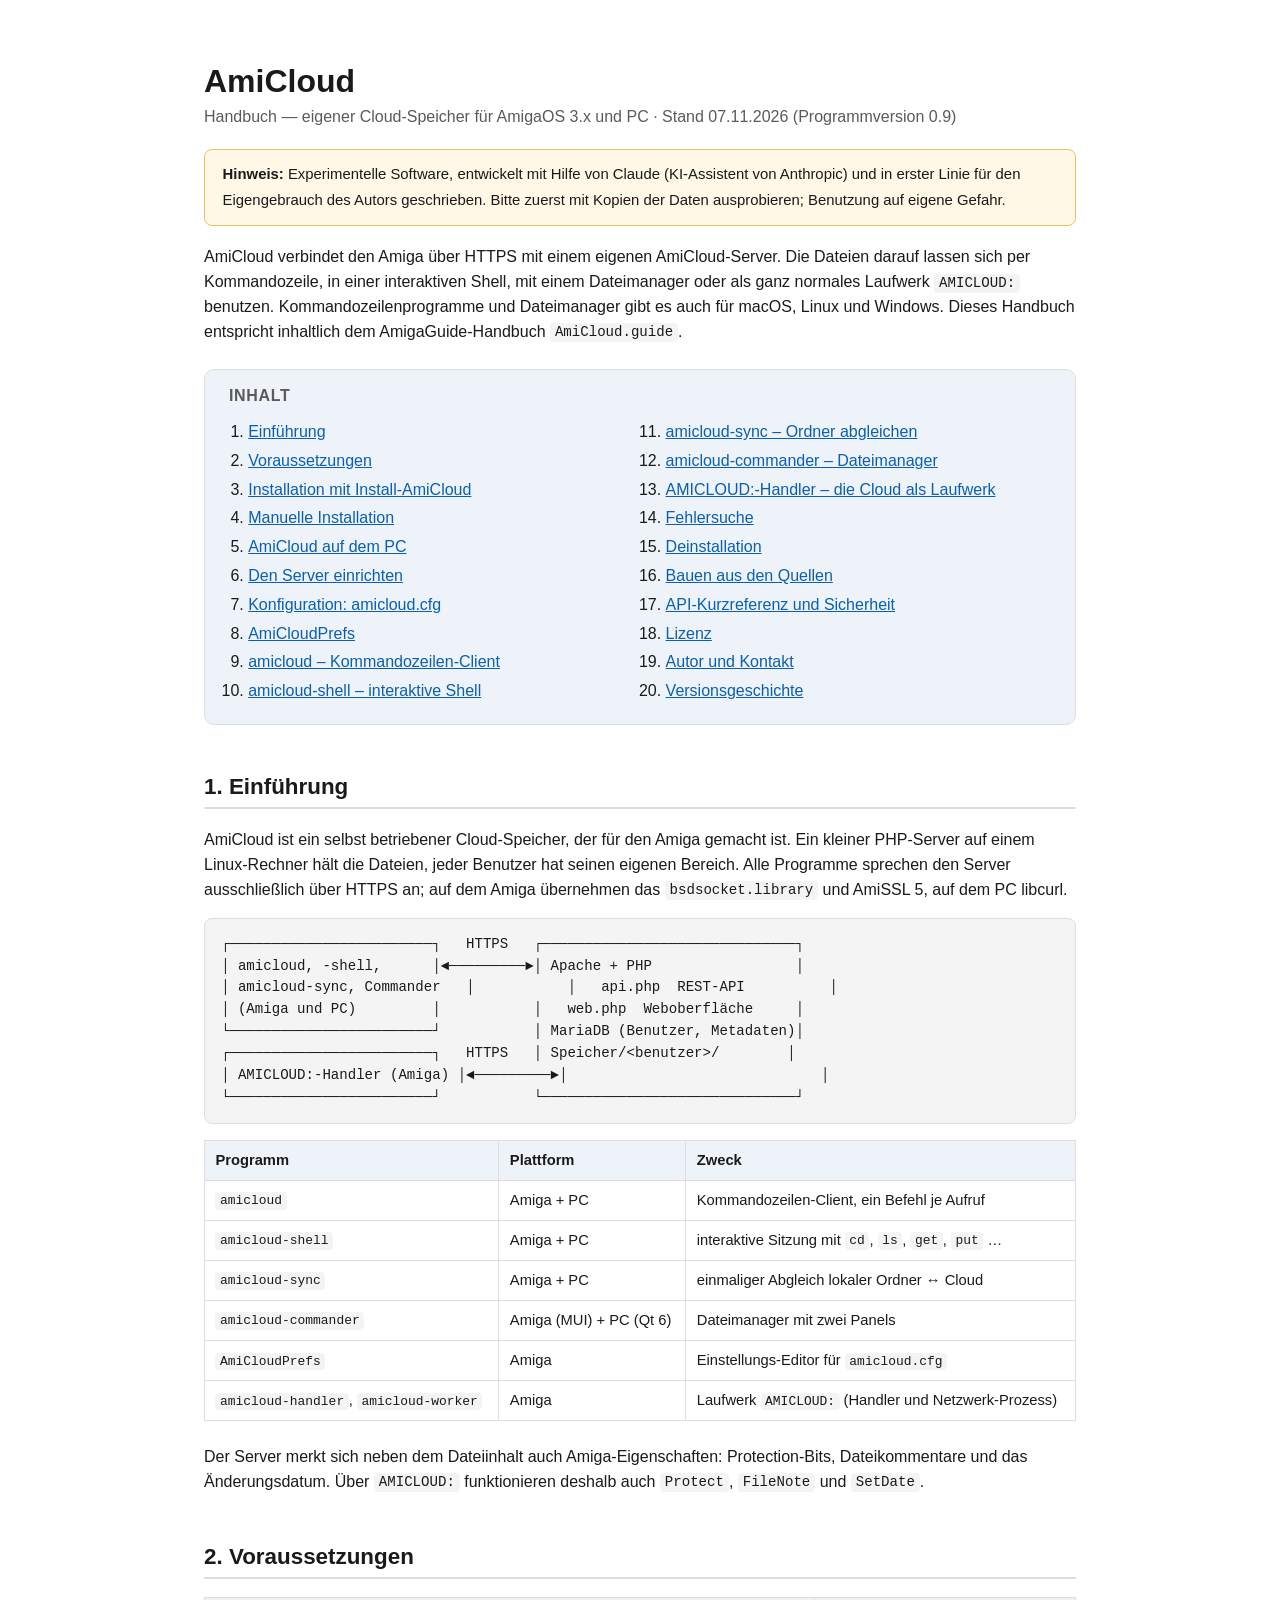
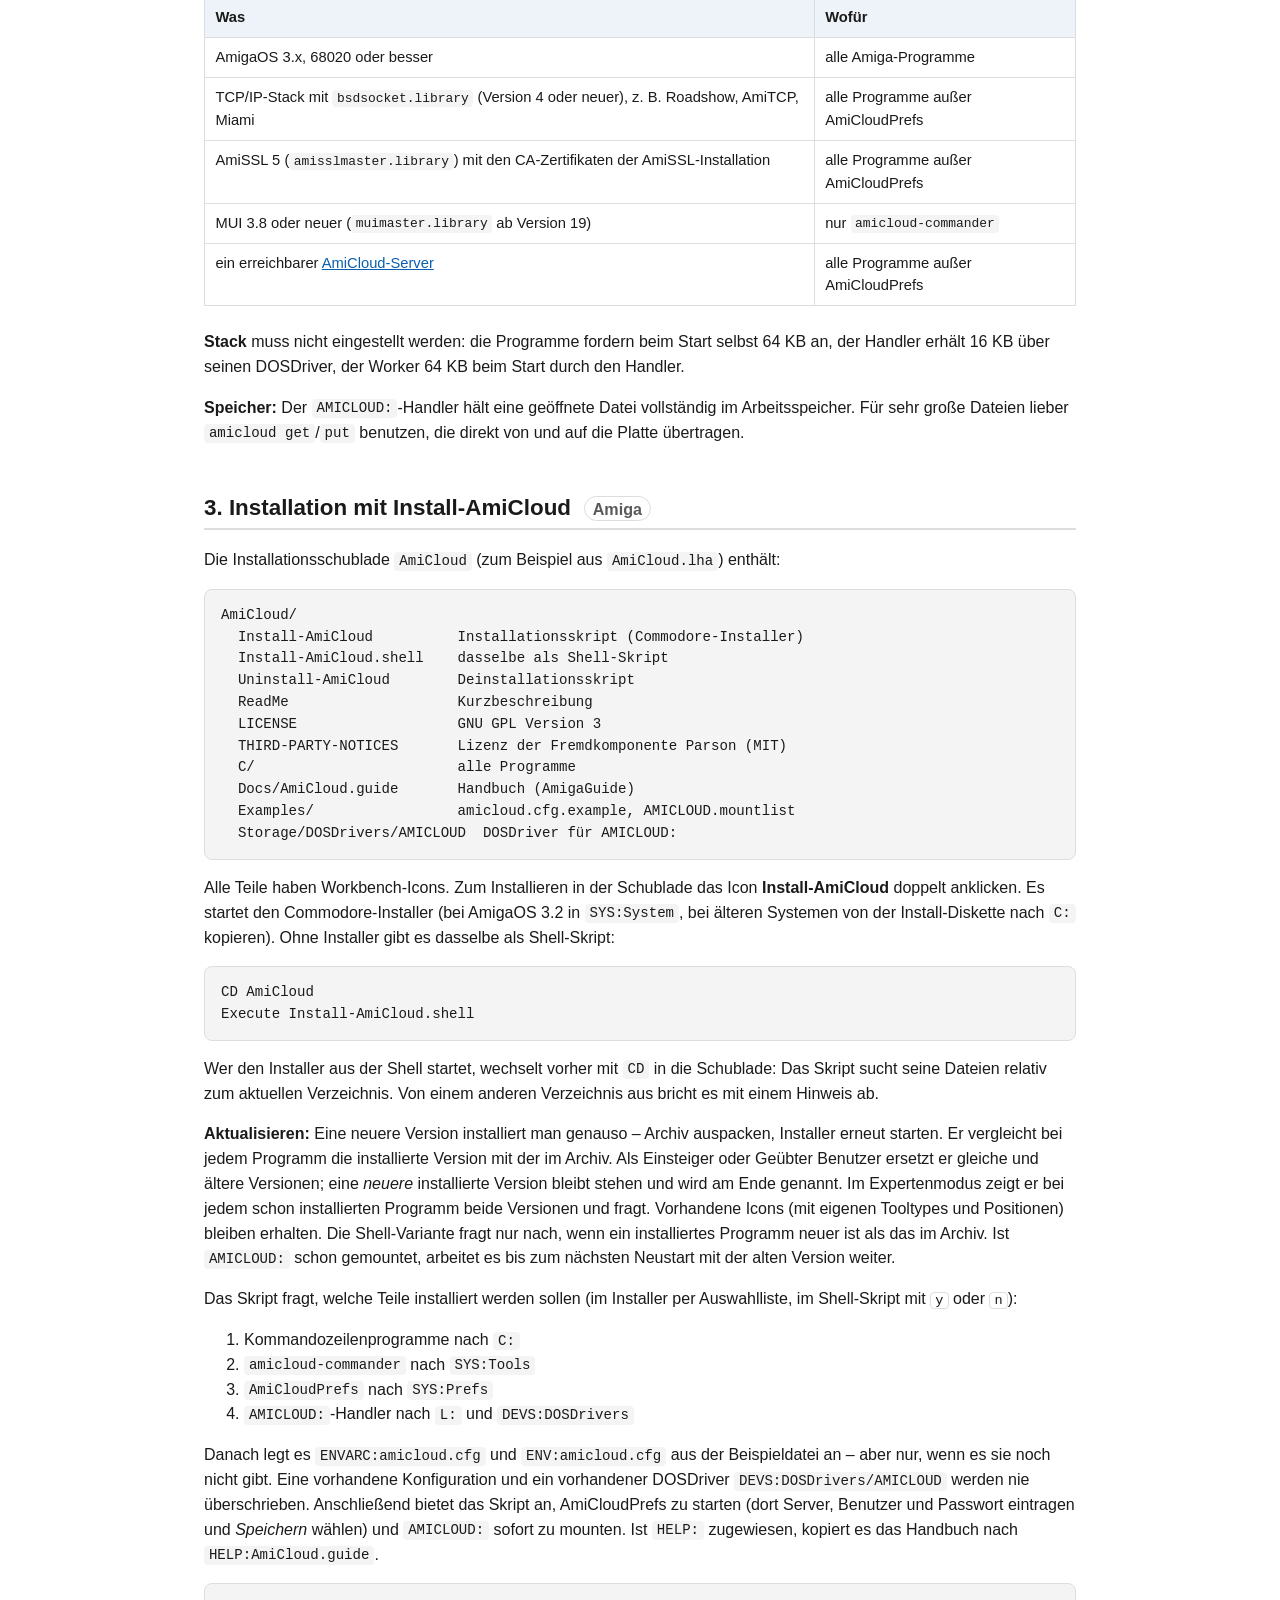
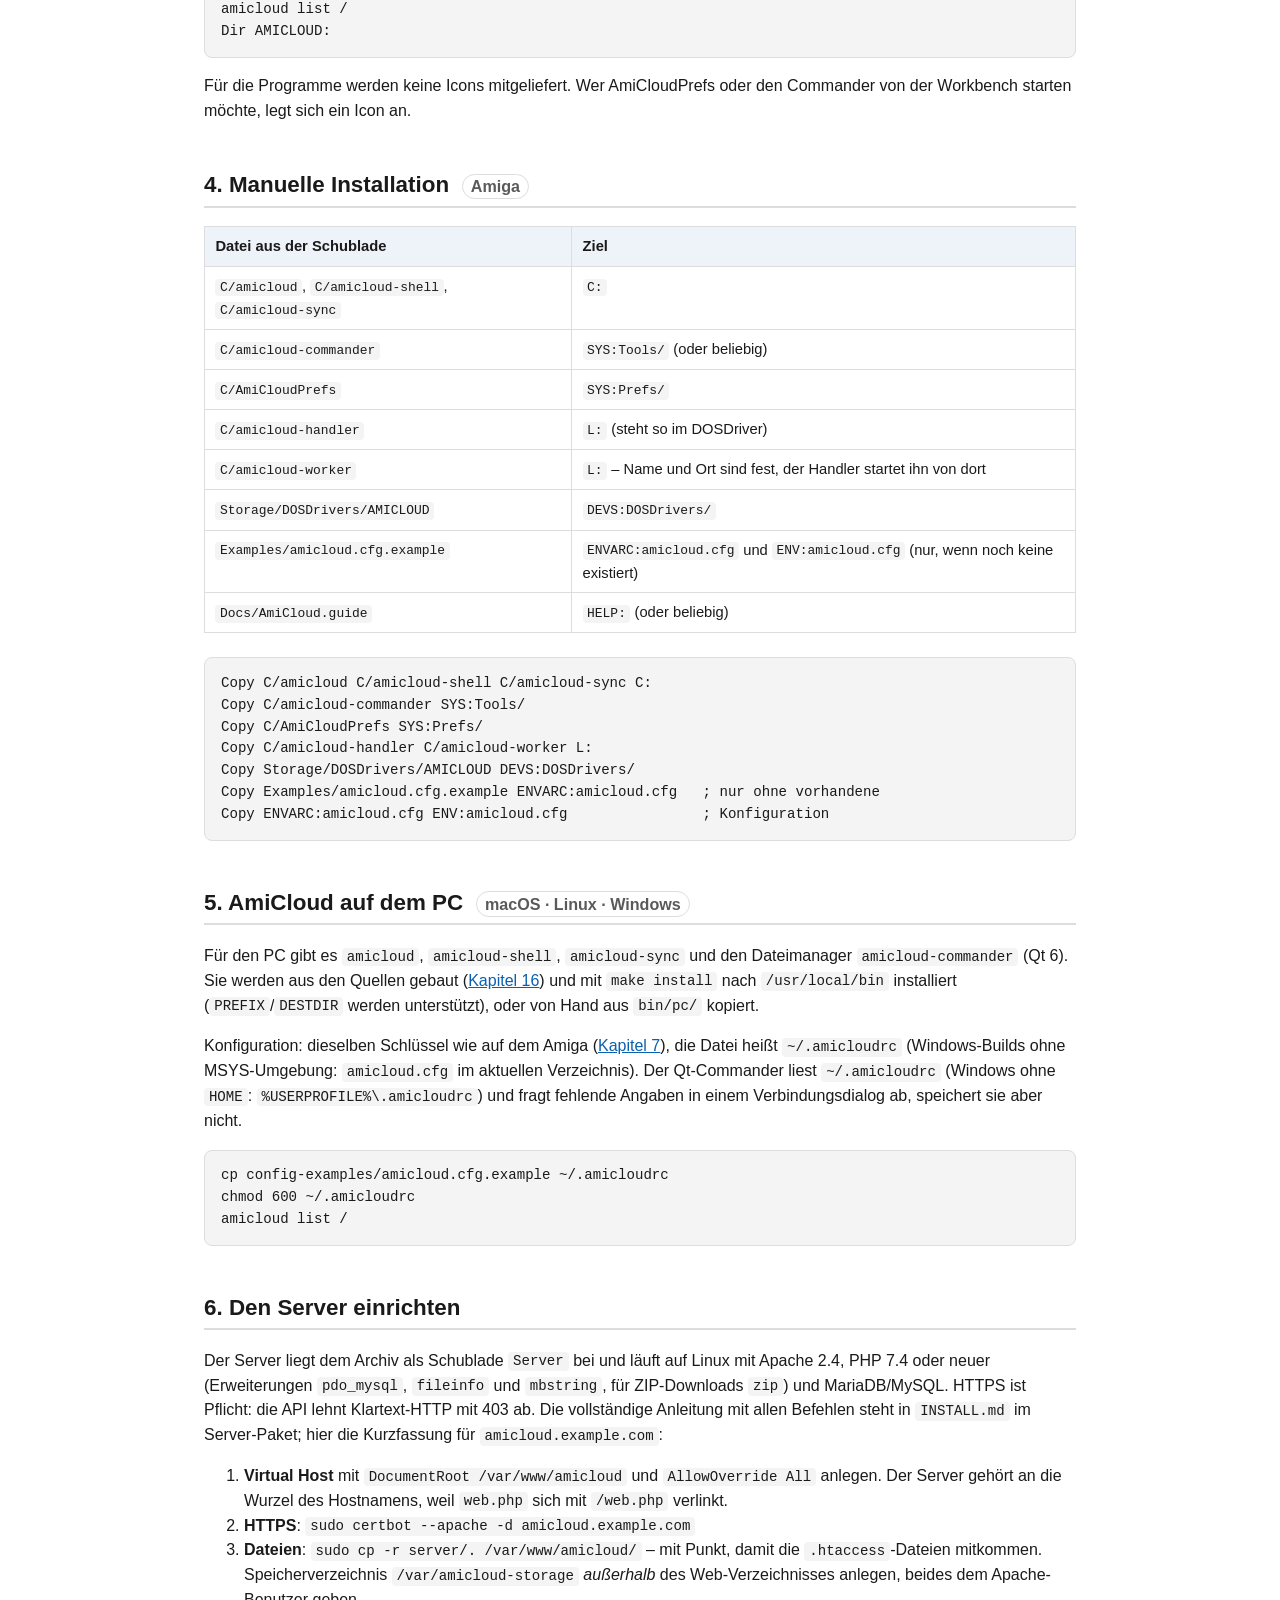
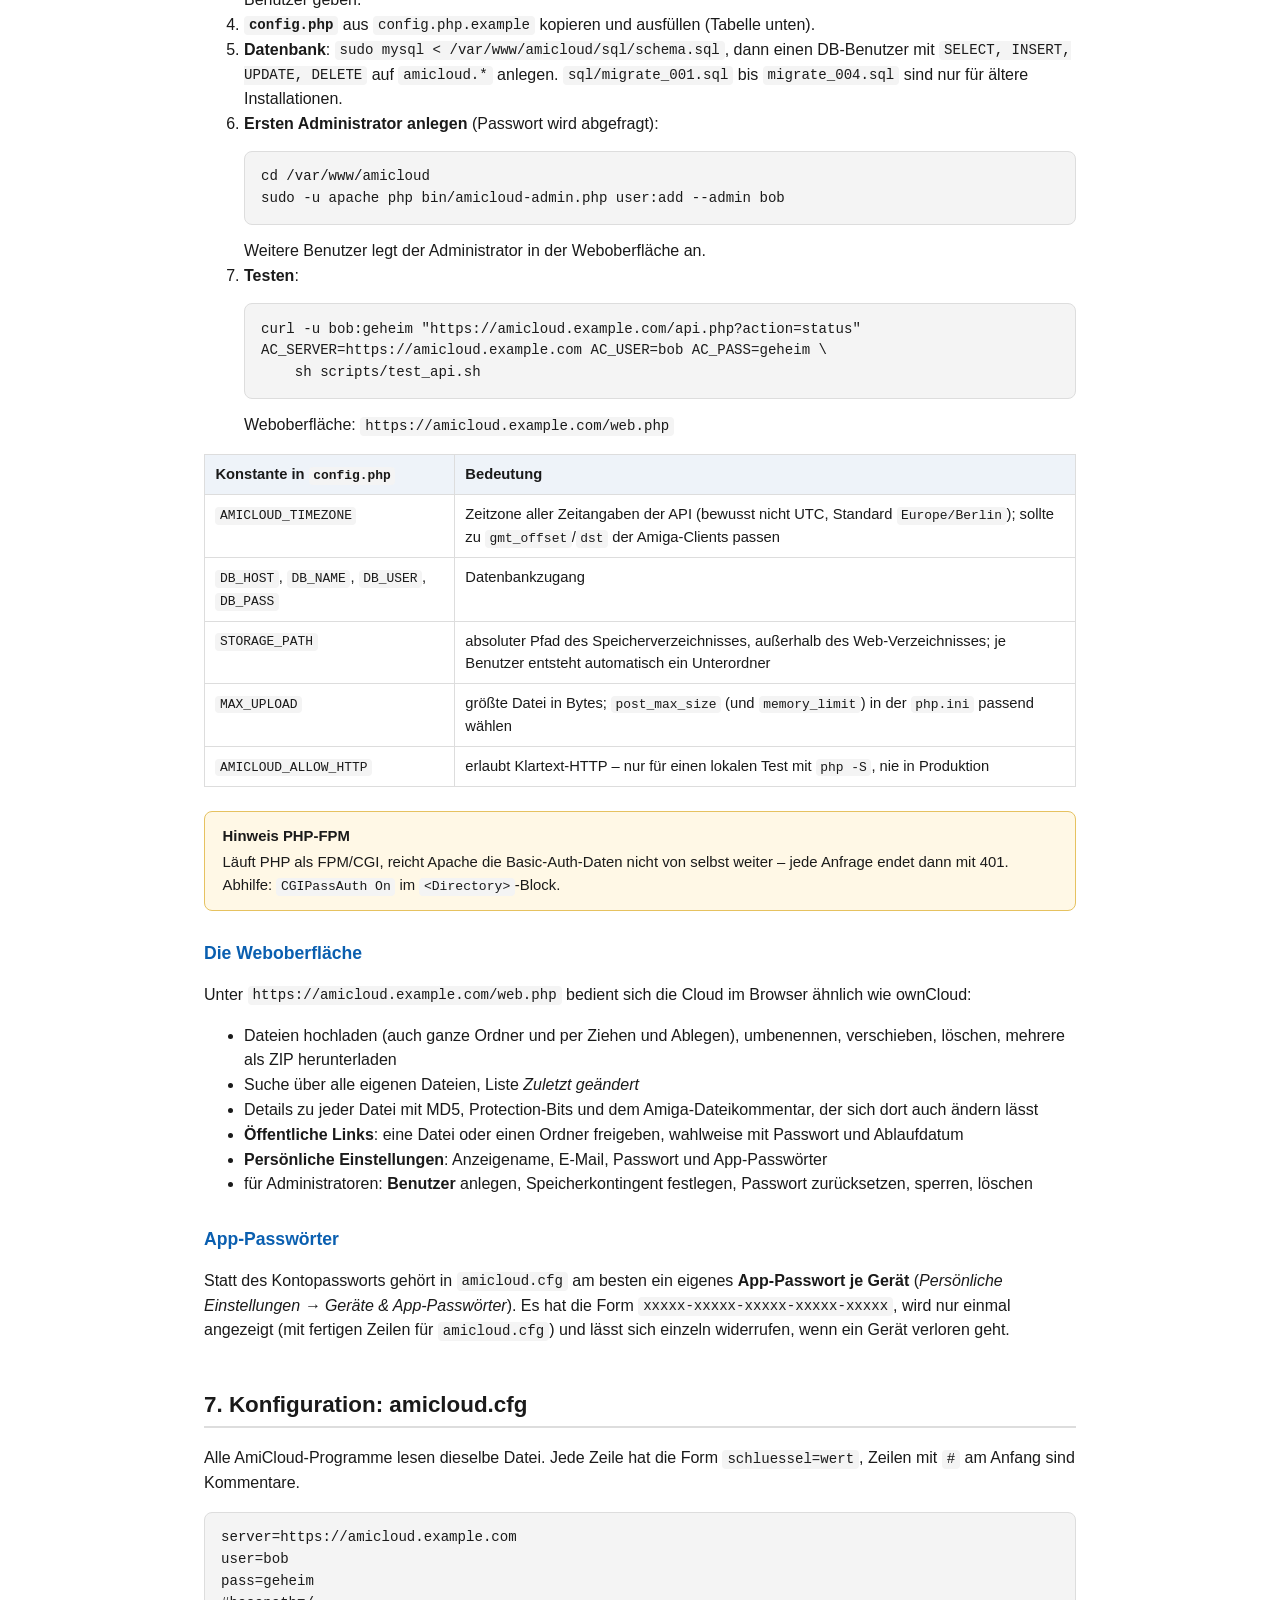
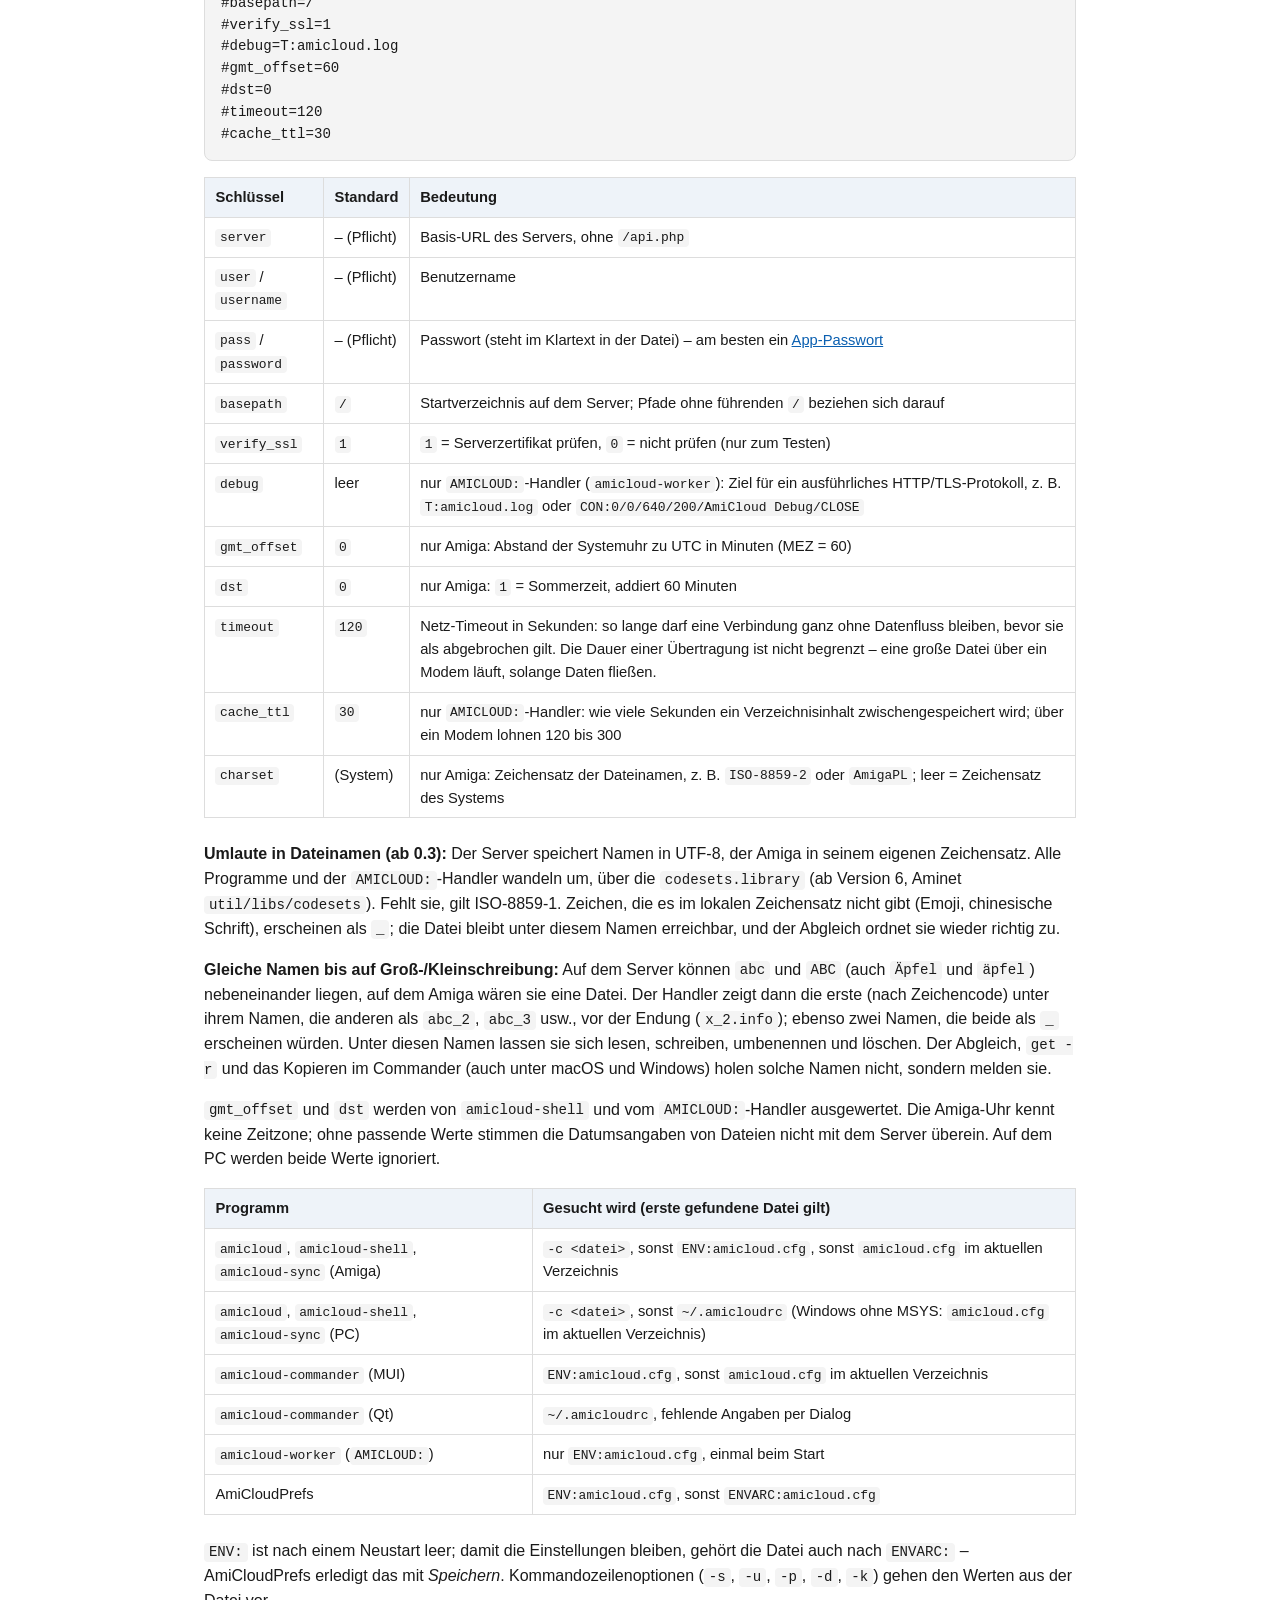
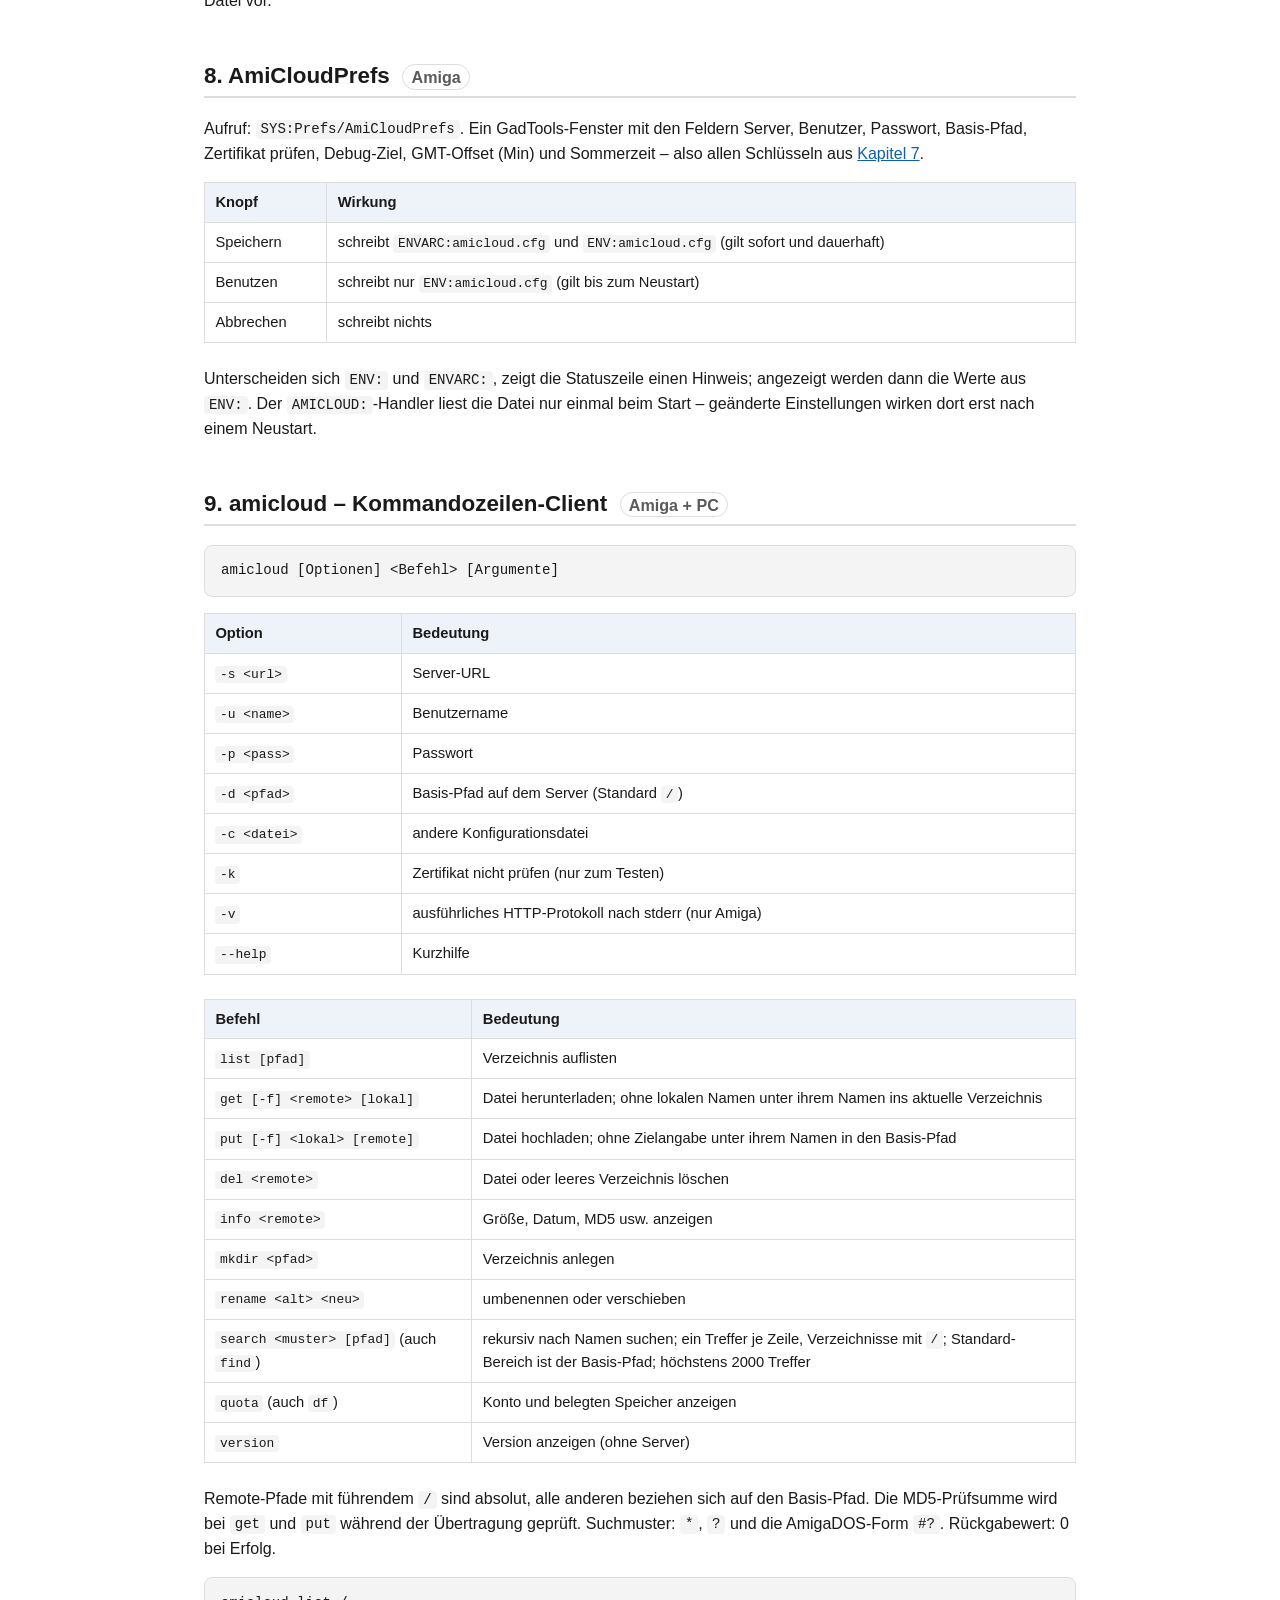
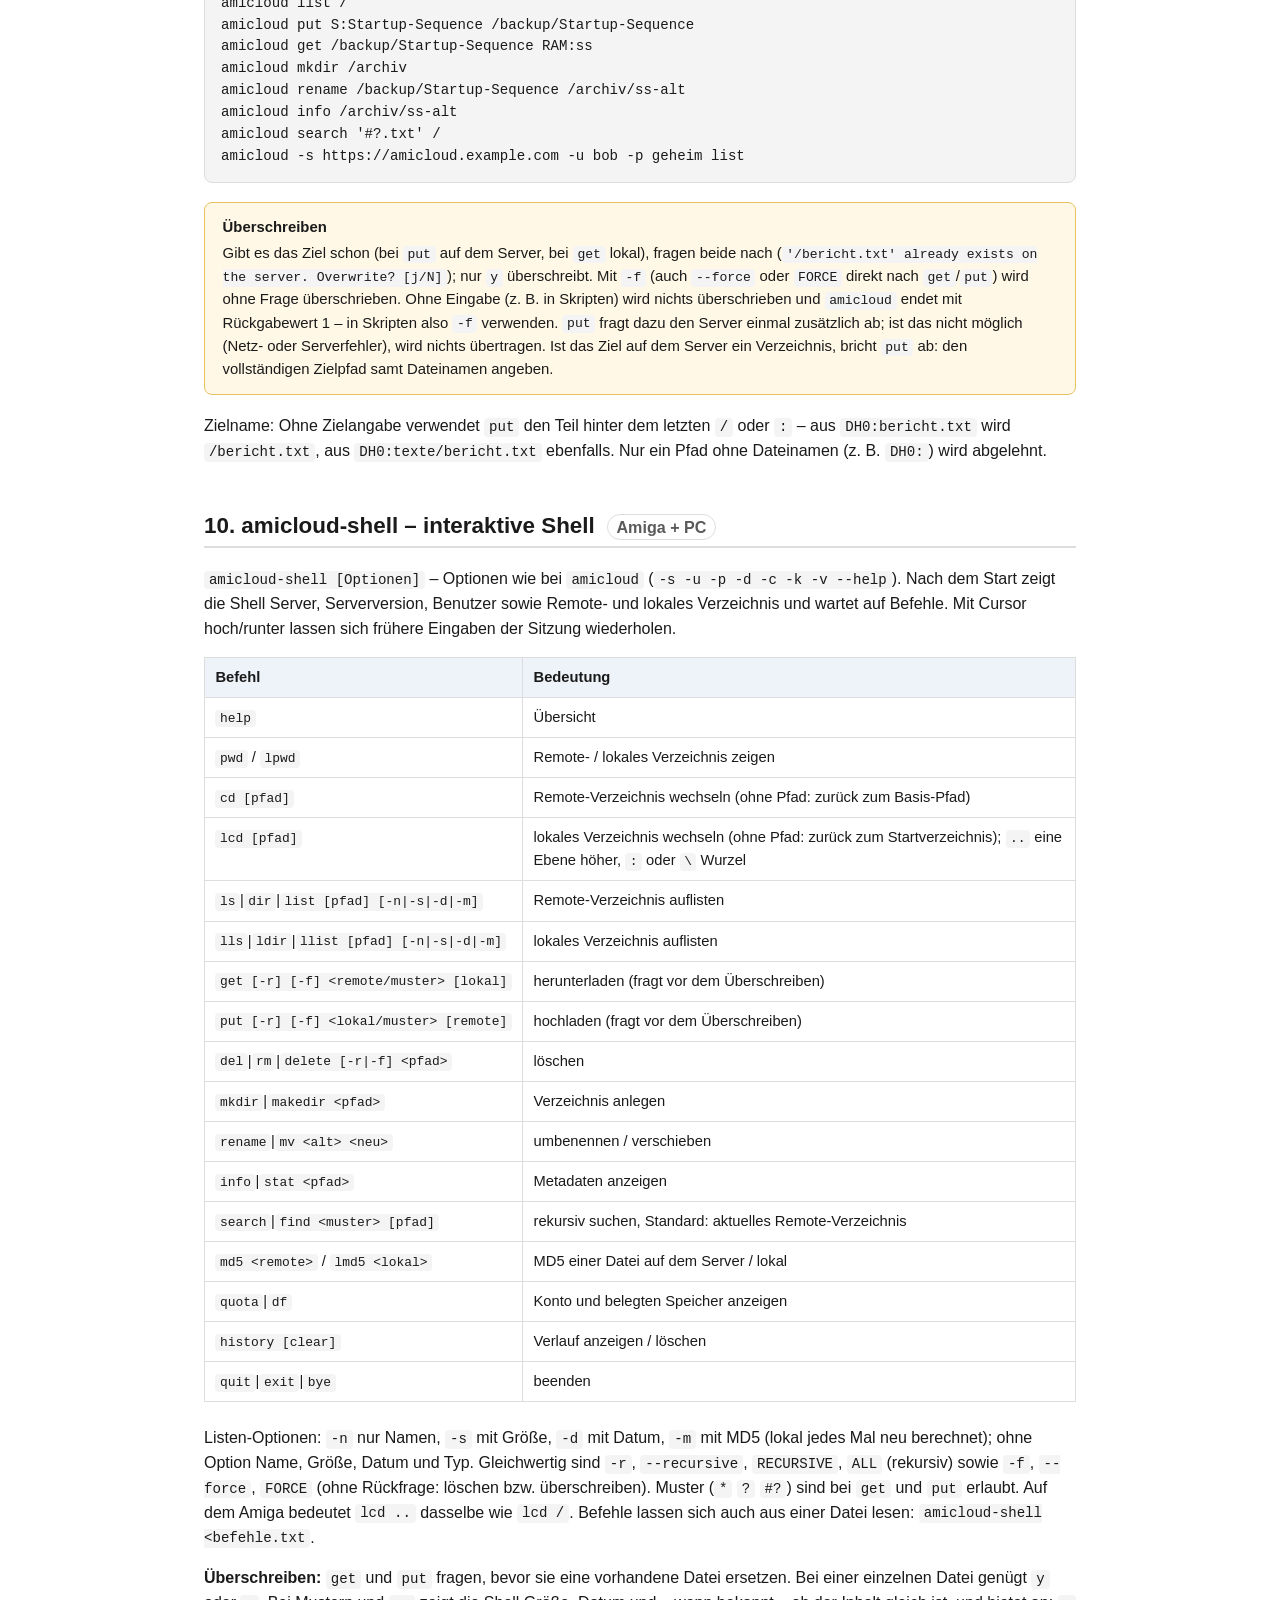
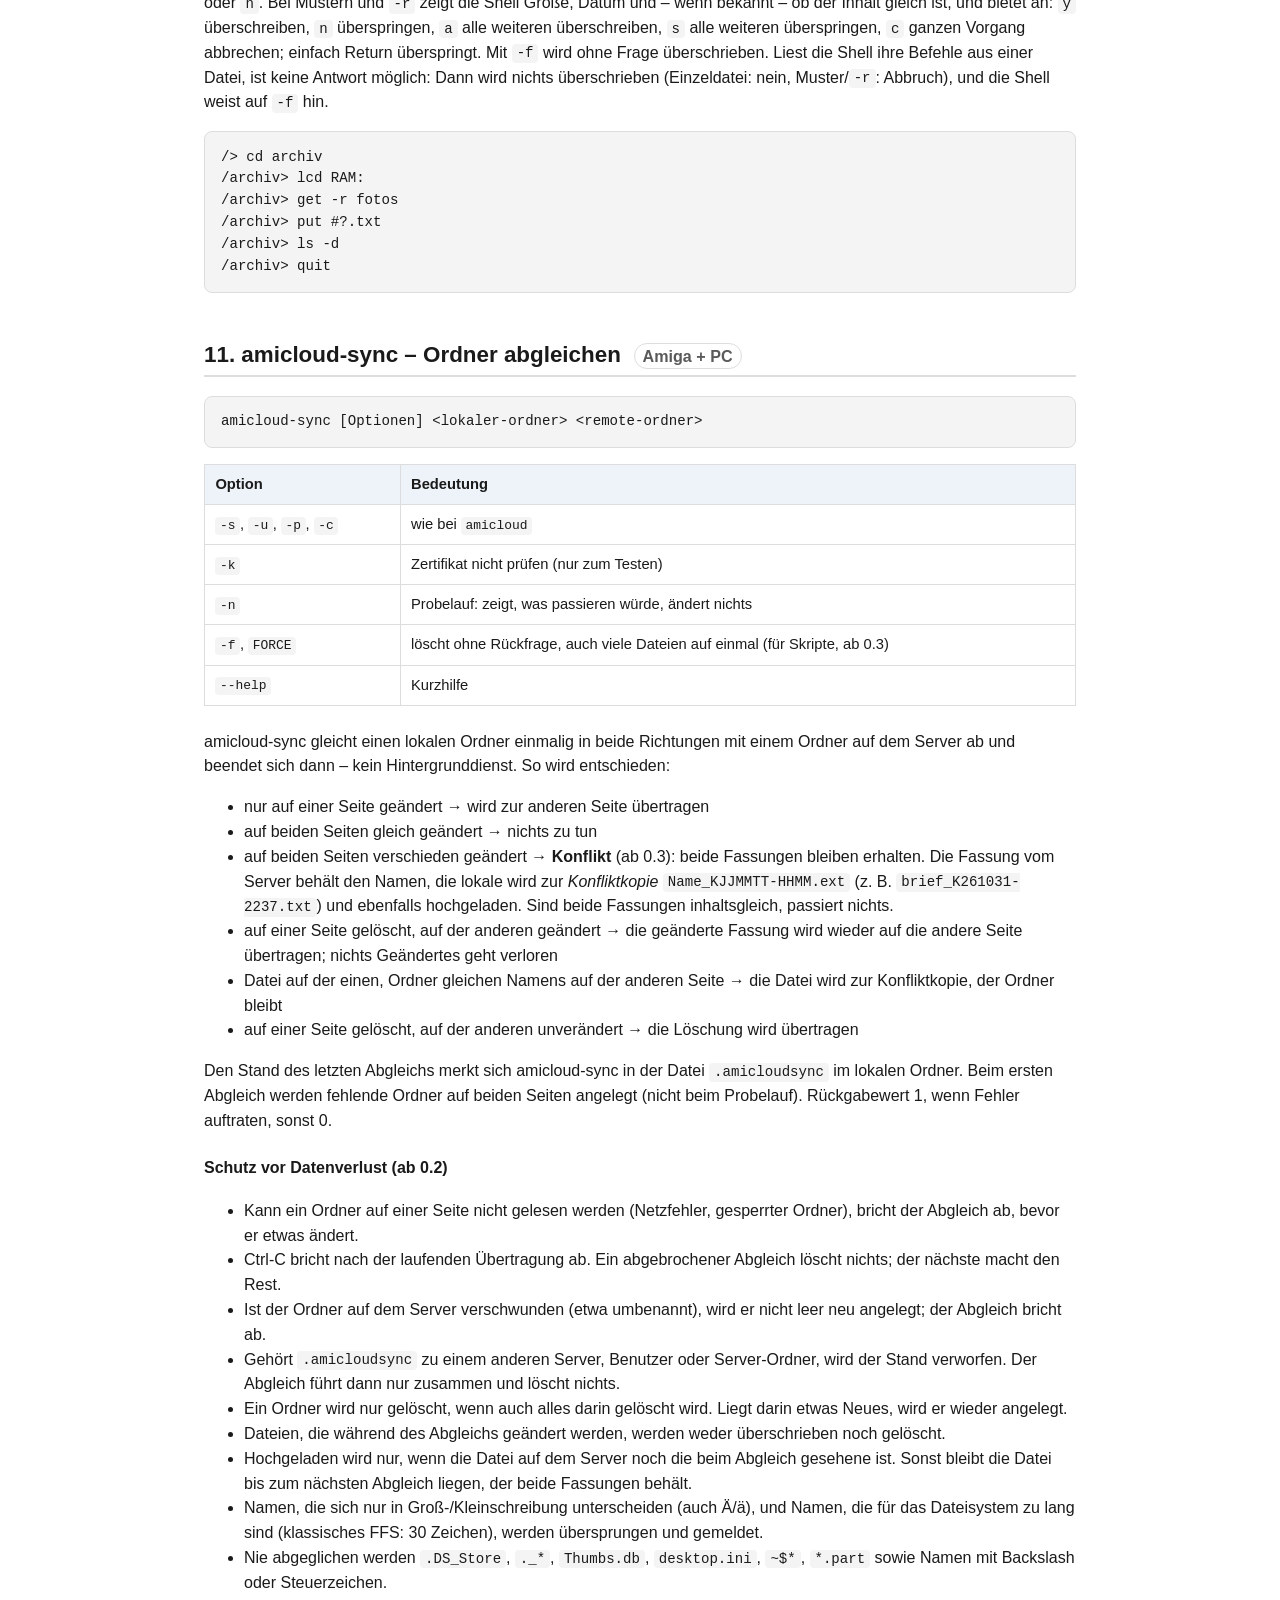
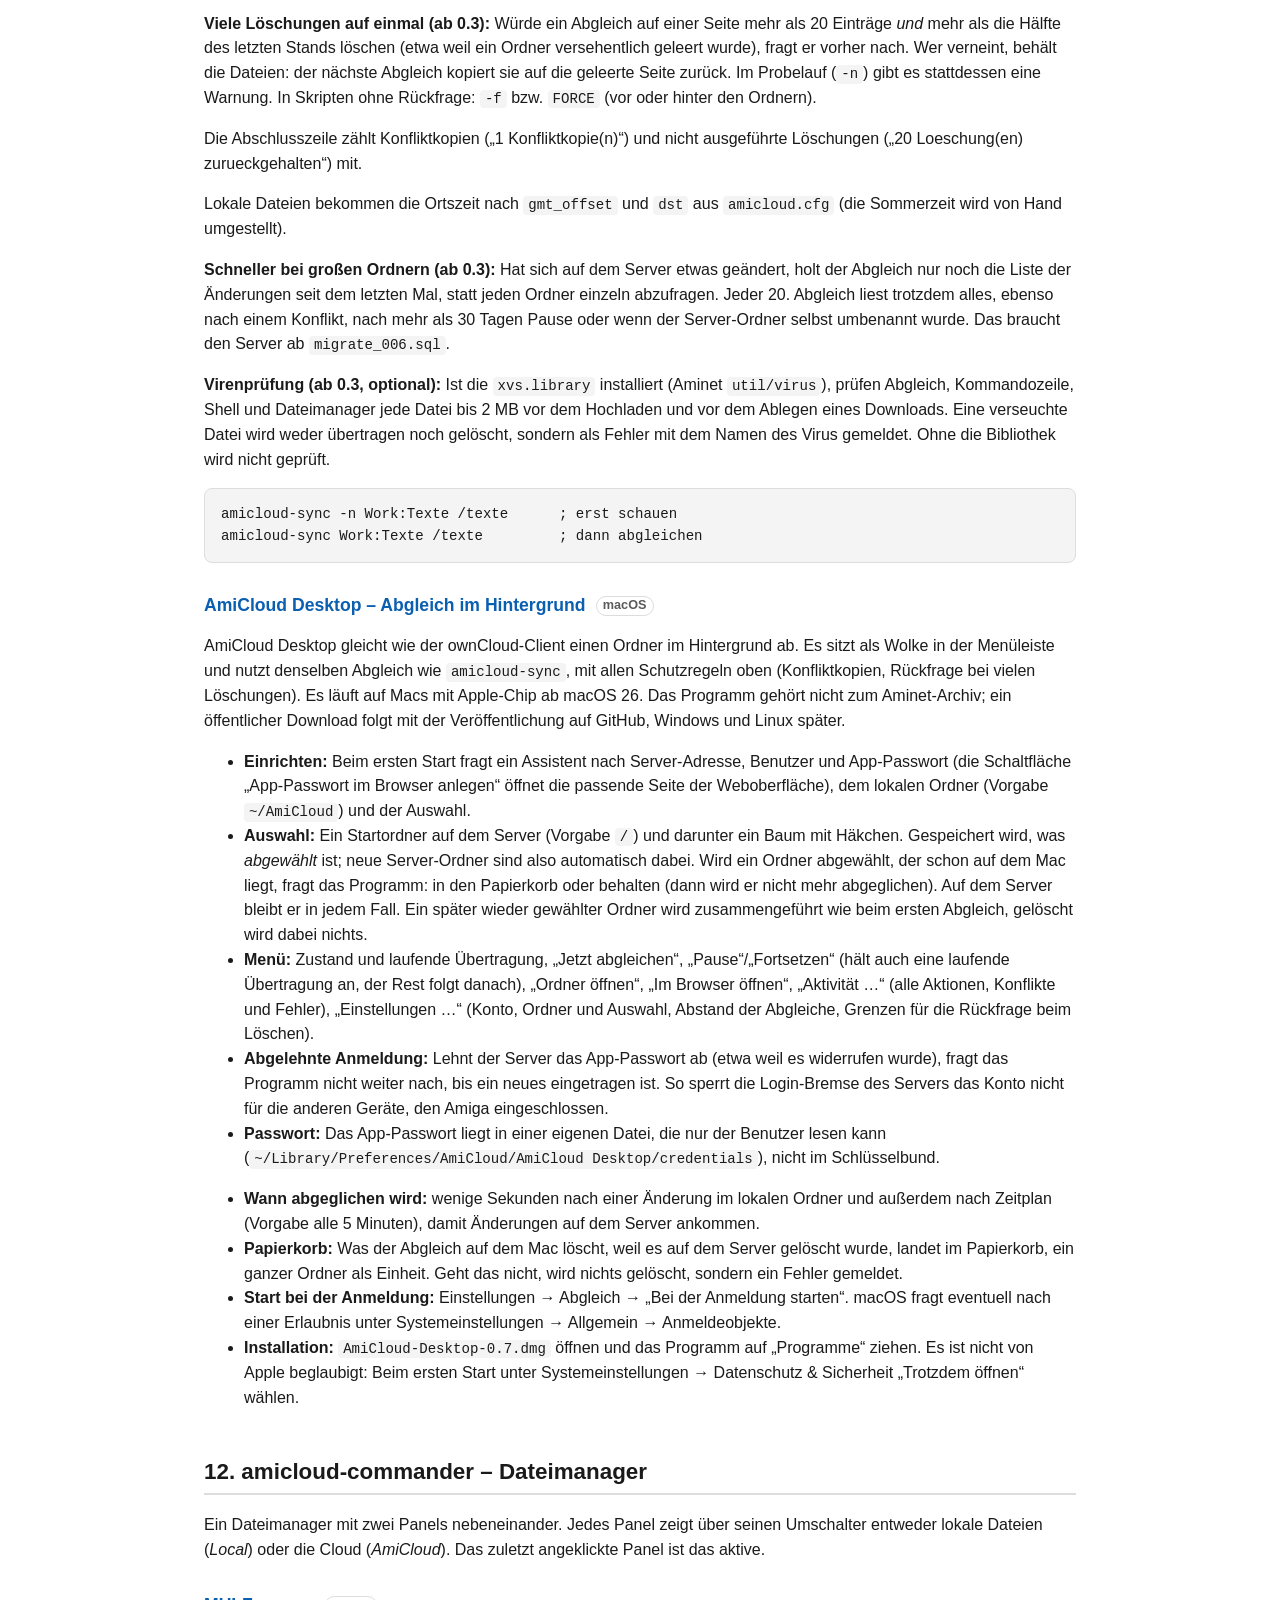
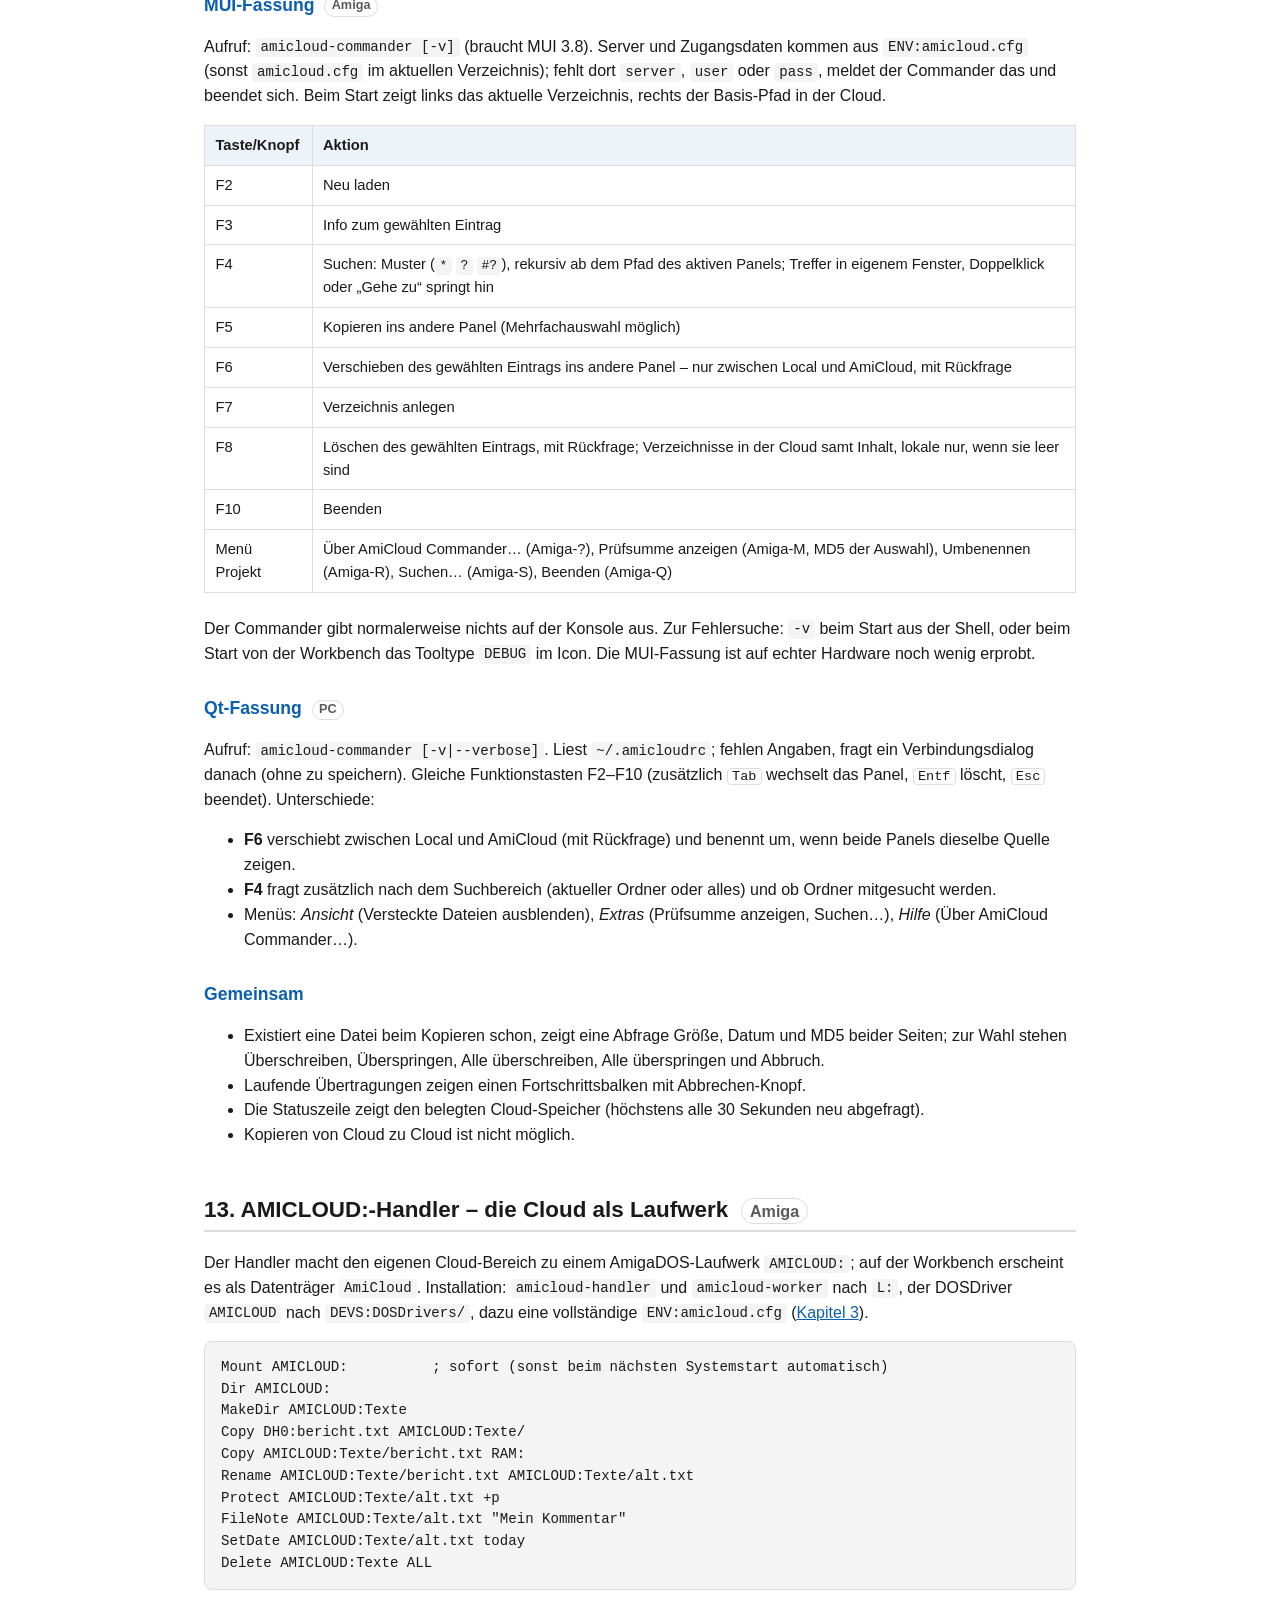
==== commit 6ab75c4d: "Release 0.9: leere Dateien in AMICLOUD:, Server-Wettlauf Loeschen/Hochladen, Hinweis experimentell, " ====
--- a/docs/user/AmiCloud-Handbuch.html
+++ b/docs/user/AmiCloud-Handbuch.html
@@ -127,7 +127,9 @@
 <div class="wrap">
 
 <h1>AmiCloud</h1>
-<p class="subtitle">Handbuch — eigener Cloud-Speicher für AmigaOS 3.x und PC · Stand 07.11.2026 (Programmversion 0.8)</p>
+<p class="subtitle">Handbuch — eigener Cloud-Speicher für AmigaOS 3.x und PC · Stand 07.11.2026 (Programmversion 0.9)</p>
+
+<div class="callout"><strong>Hinweis:</strong> Experimentelle Software, entwickelt mit Hilfe von Claude (KI-Assistent von Anthropic) und in erster Linie für den Eigengebrauch des Autors geschrieben. Bitte zuerst mit Kopien der Daten ausprobieren; Benutzung auf eigene Gefahr.</div>
 
 <p>AmiCloud verbindet den Amiga über HTTPS mit einem eigenen AmiCloud-Server.
 Die Dateien darauf lassen sich per Kommandozeile, in einer interaktiven
@@ -1021,6 +1023,8 @@
 <h2 id="historie">20. Versionsgeschichte</h2>
 
 <dl>
+<dt><strong>Programme 0.9 (07.11.2026)</strong></dt>
+<dd><code>AMICLOUD:</code> legt leere Dateien jetzt auch auf dem Server an: <code>Copy</code> einer leeren Datei erzeugte vorher gar nichts, und eine mit <code>MODE_NEWFILE</code> geleerte Datei behielt auf dem Server ihren alten Inhalt. Wird eine Datei mit <code>SetFileSize</code> verlängert, sind die neuen Bytes Nullen. <code>amicloud-commander</code> rechnet lokale Dateizeiten mit <code>gmt_offset</code> und <code>dst</code> um. Server: Löschen und gleichzeitiges Hochladen derselben Datei kommen sich nicht mehr in die Quere; Hochladen unterhalb einer Datei ergibt 409, eine ungültige Range wird ignoriert, das Web meldet ein volles Kontingent mit 507. Hinweis auf den experimentellen Status ergänzt.</dd>
 <dt><strong>Programme 0.8 (07.11.2026)</strong></dt>
 <dd>Handbuch überarbeitet. Der Installer meldet es jetzt, wenn er nicht aus seiner Schublade gestartet wird, statt mit „object in use“ abzubrechen.</dd>
 <dt><strong>Programme 0.7 (02.11.2026)</strong></dt>
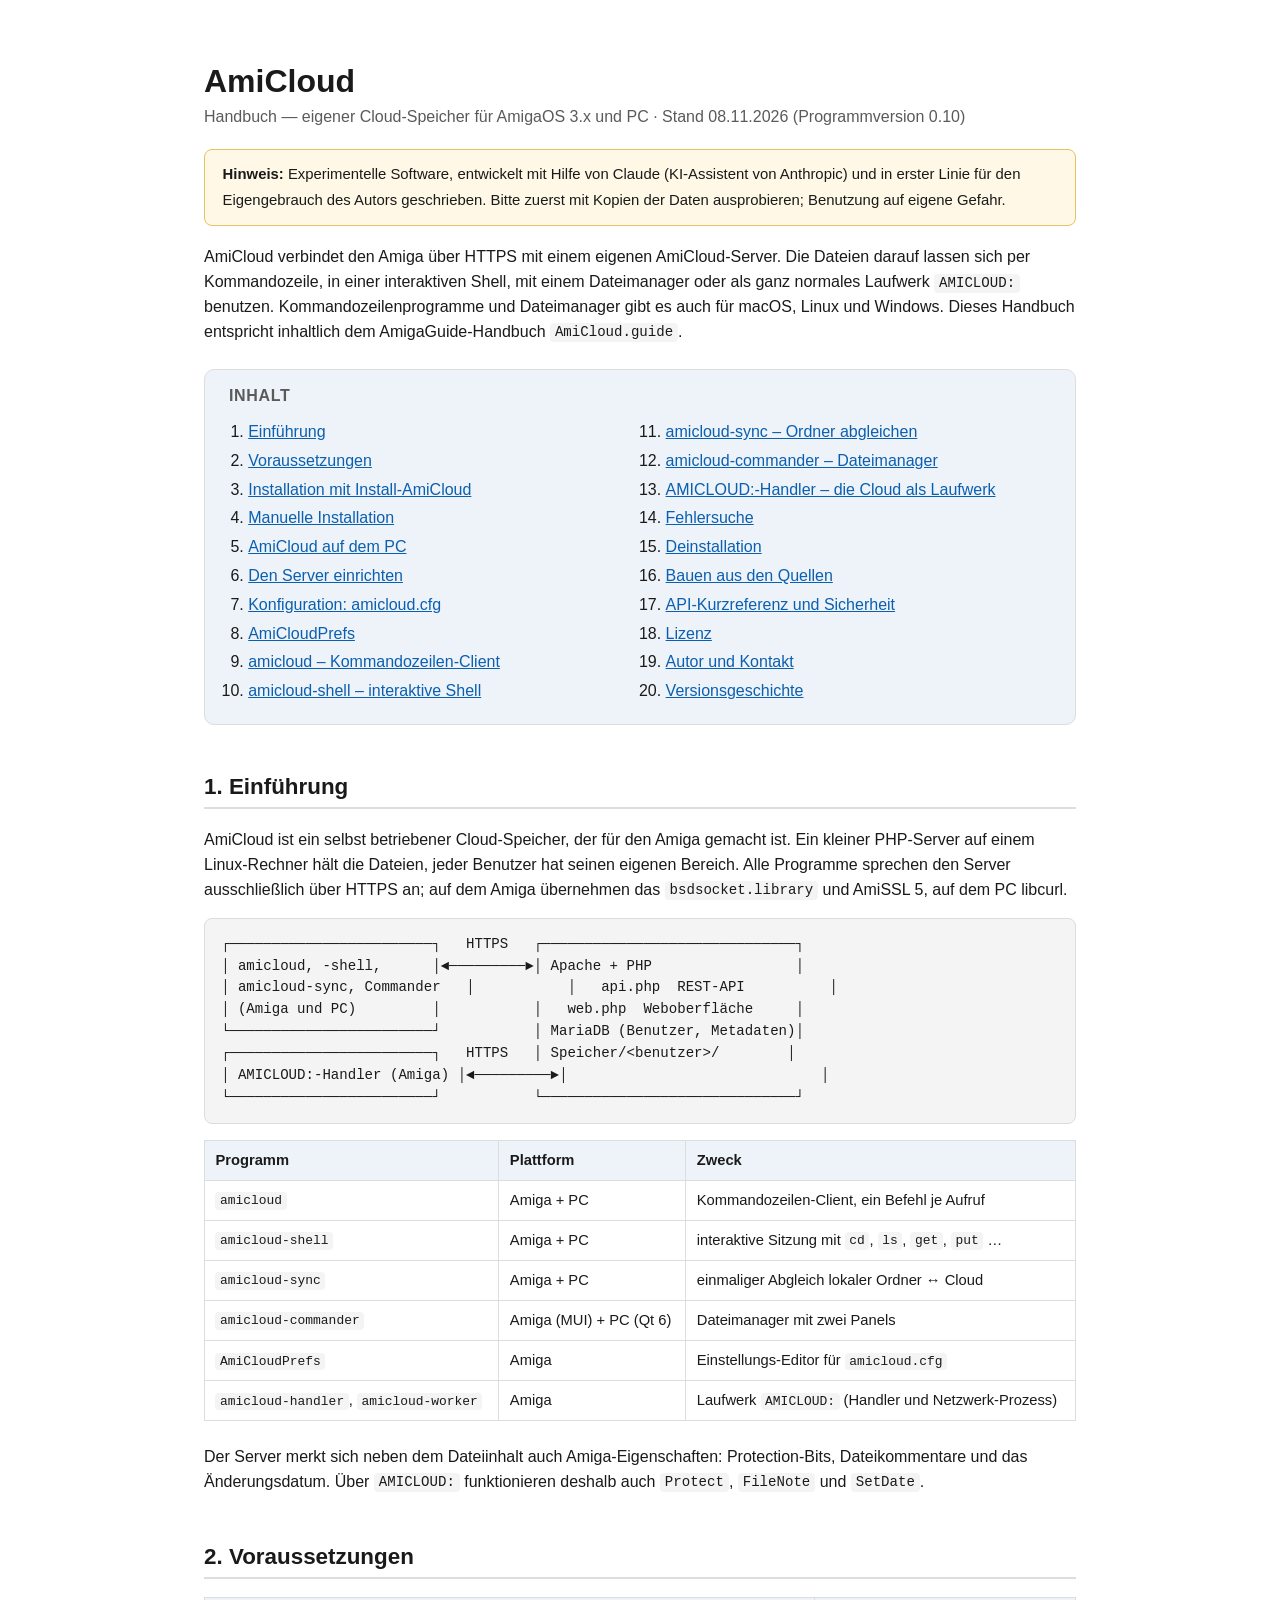
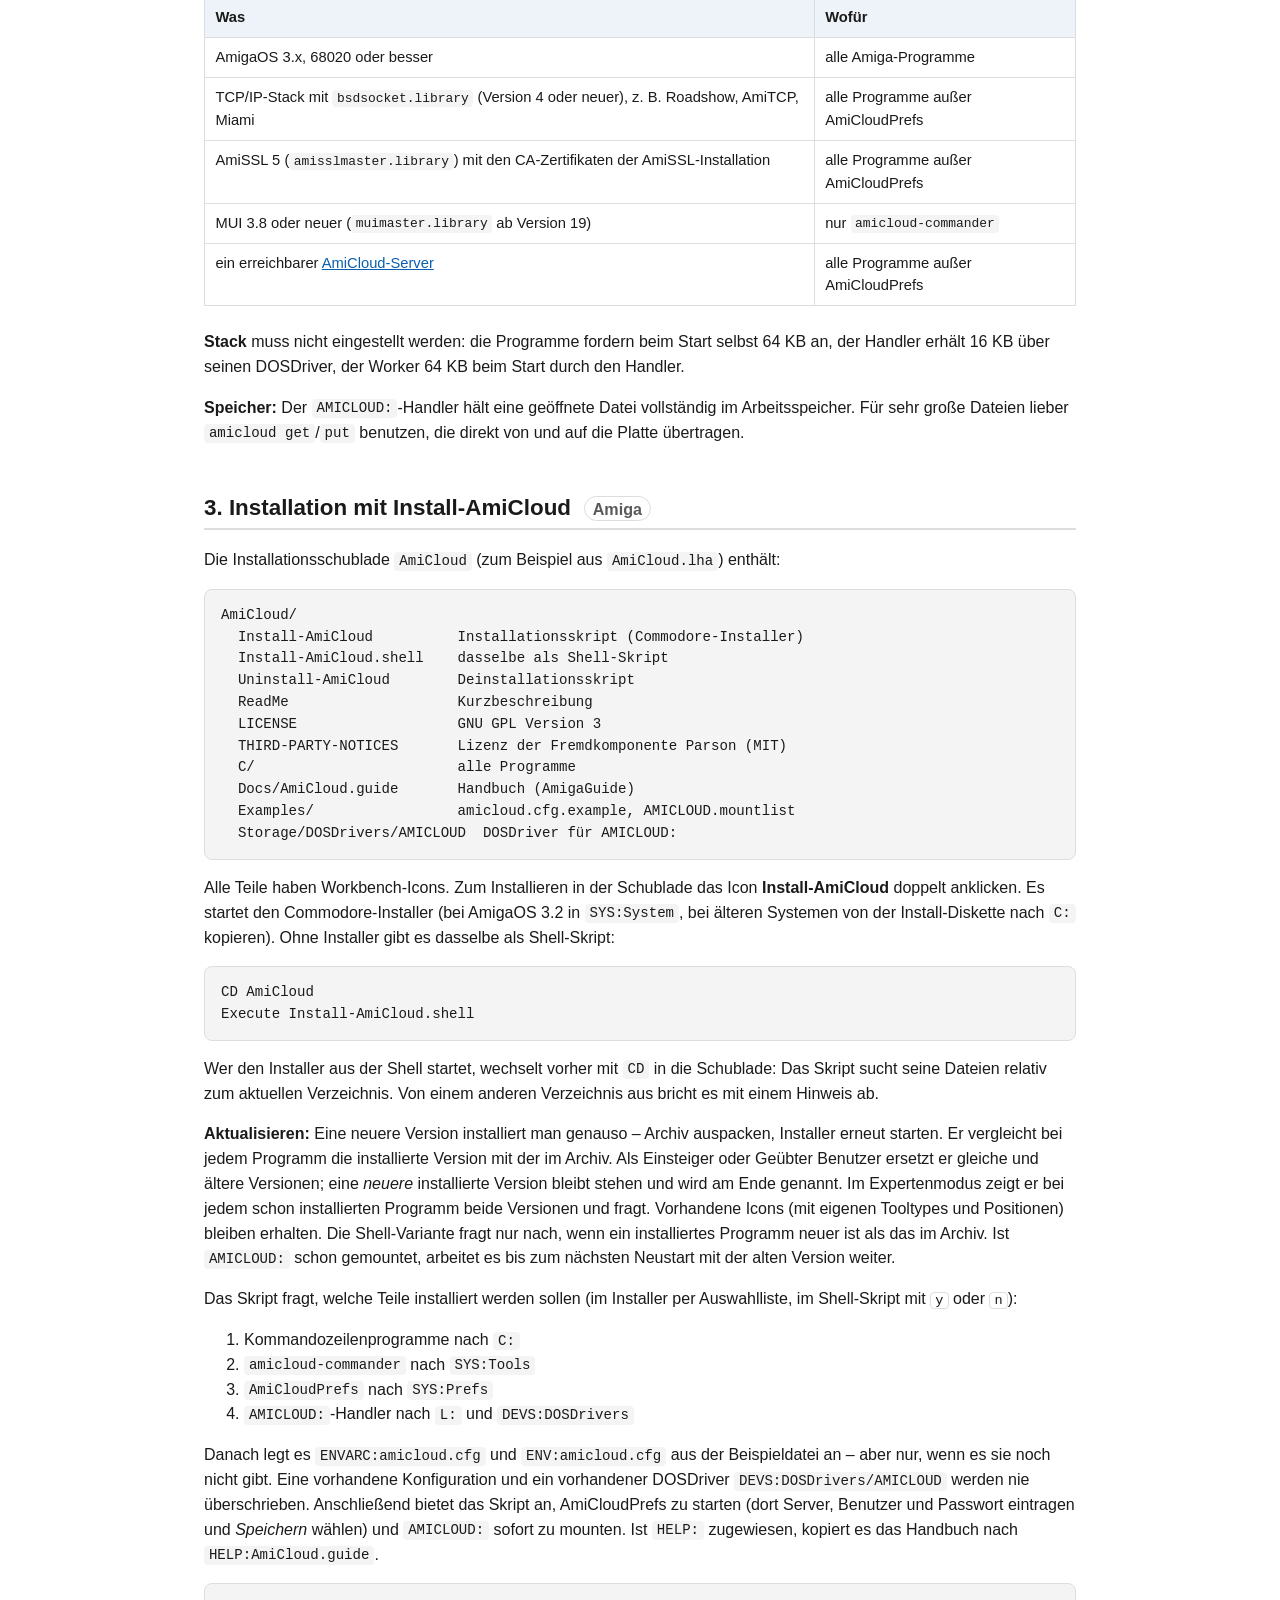
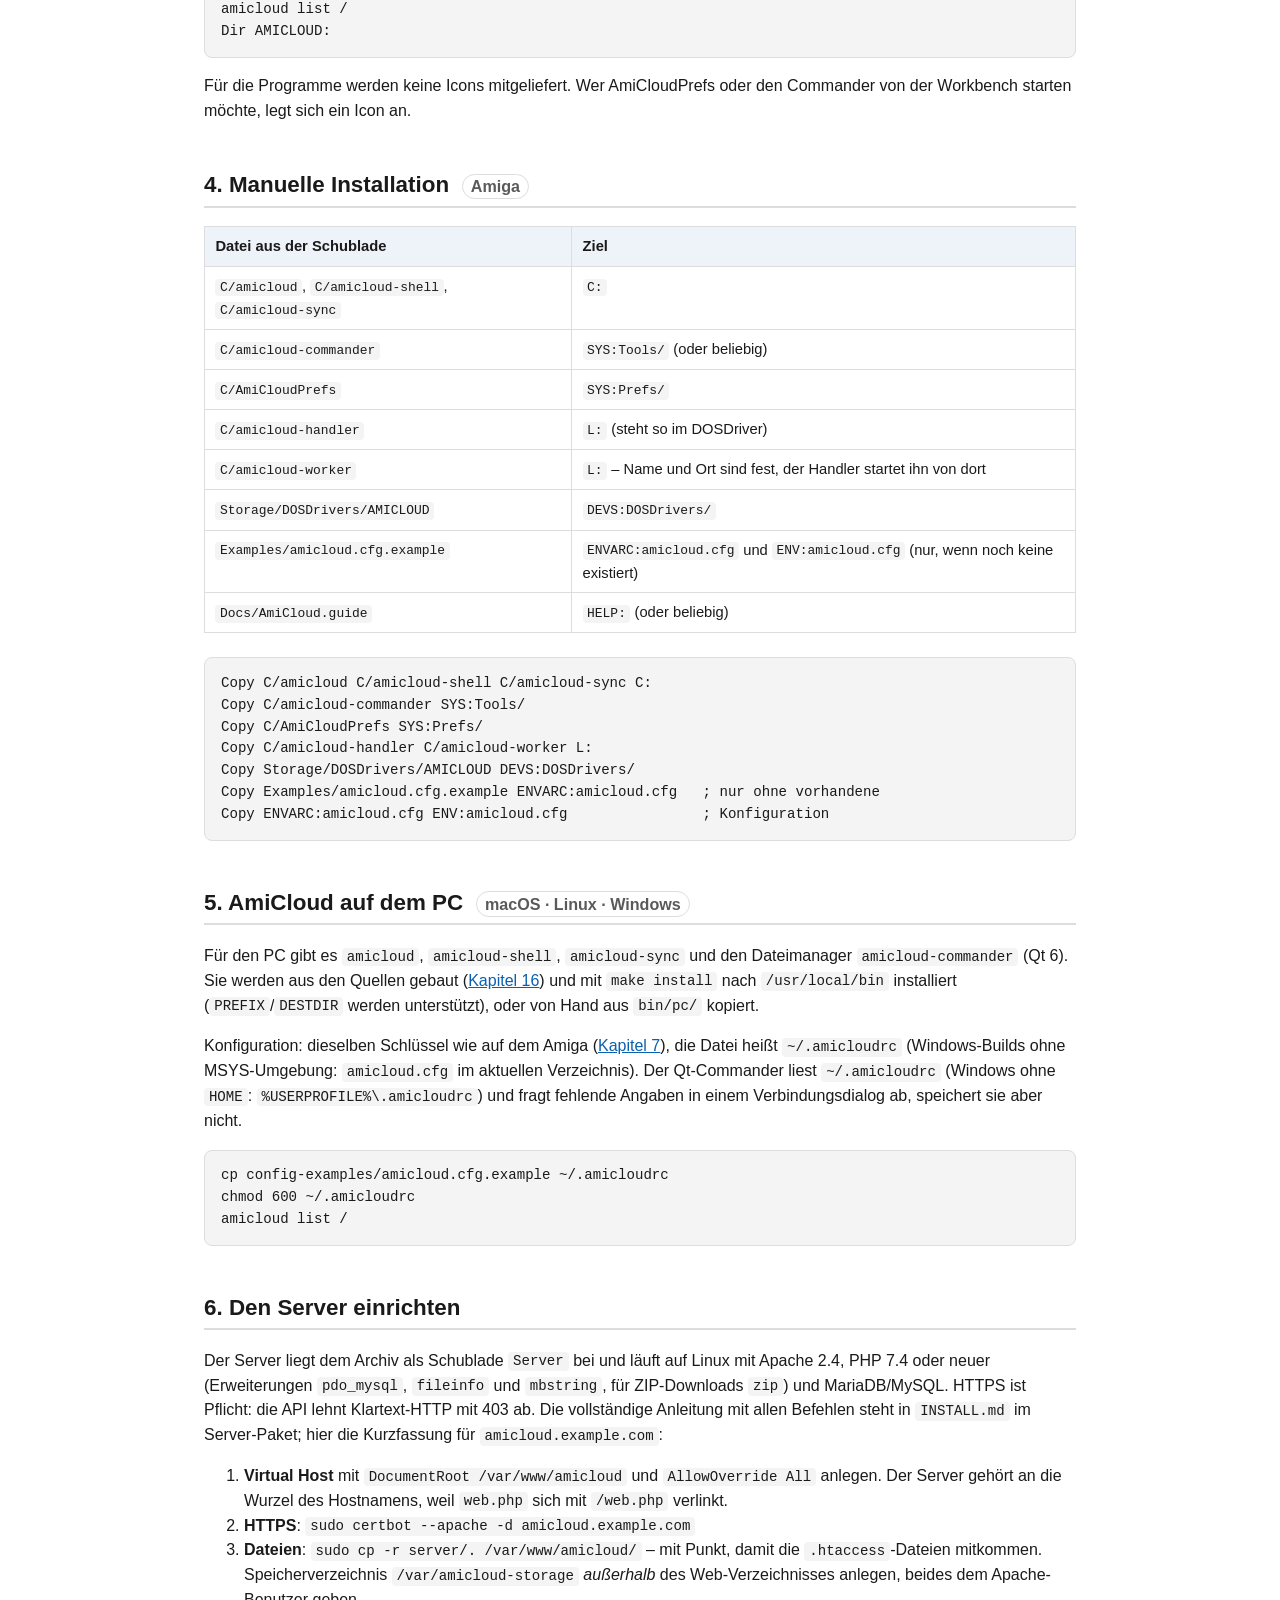
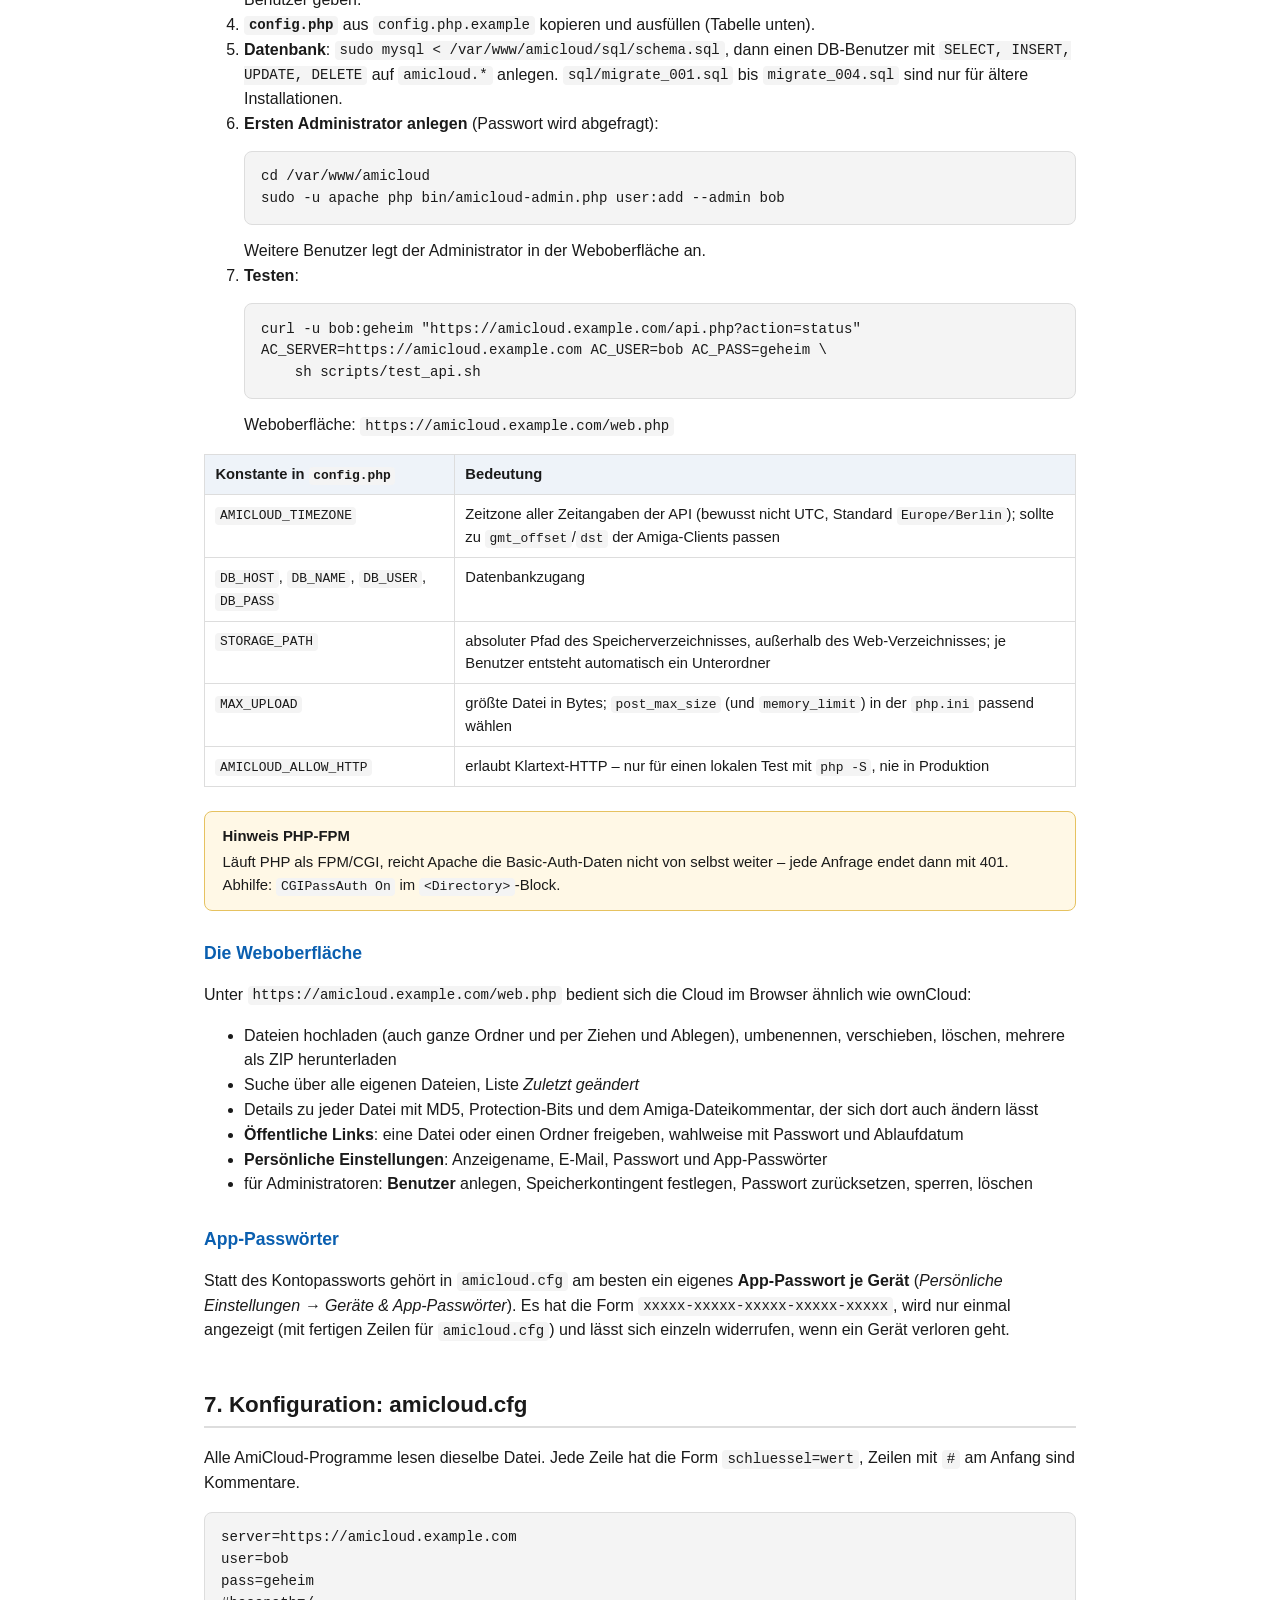
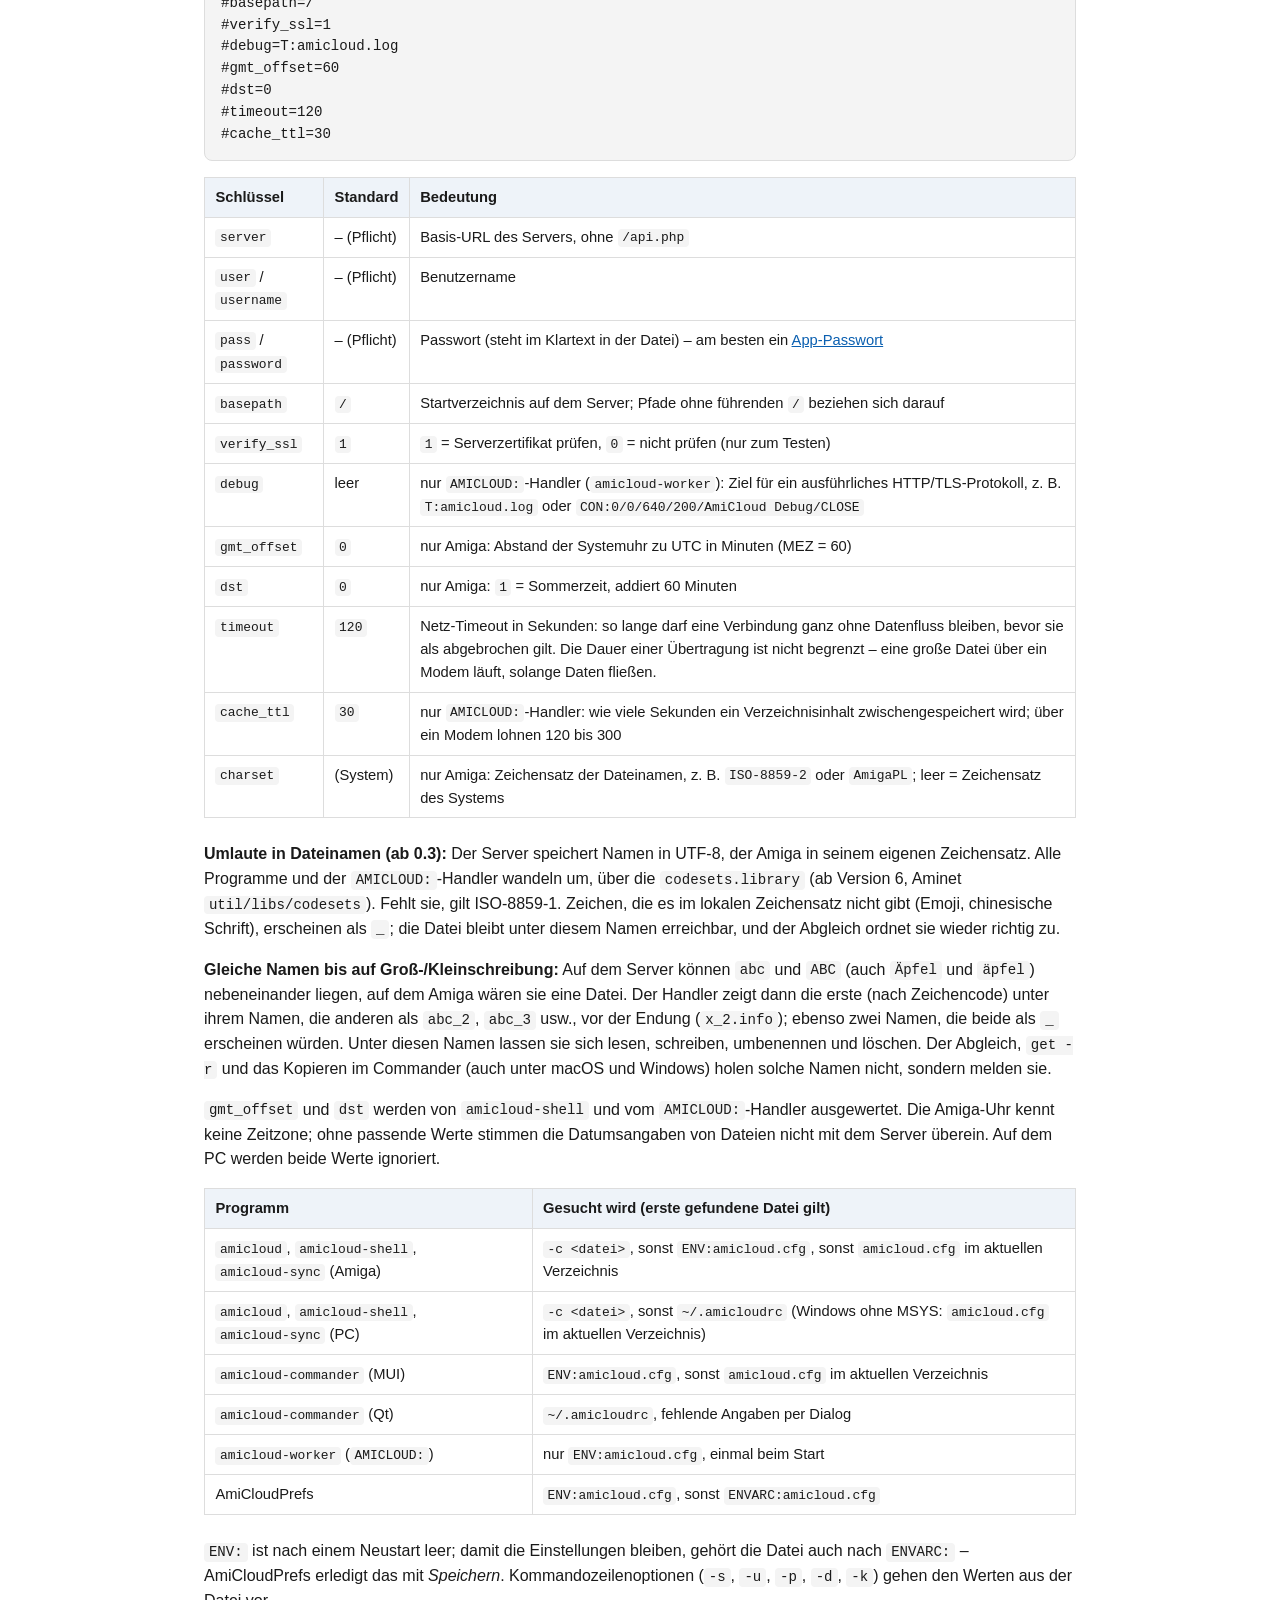
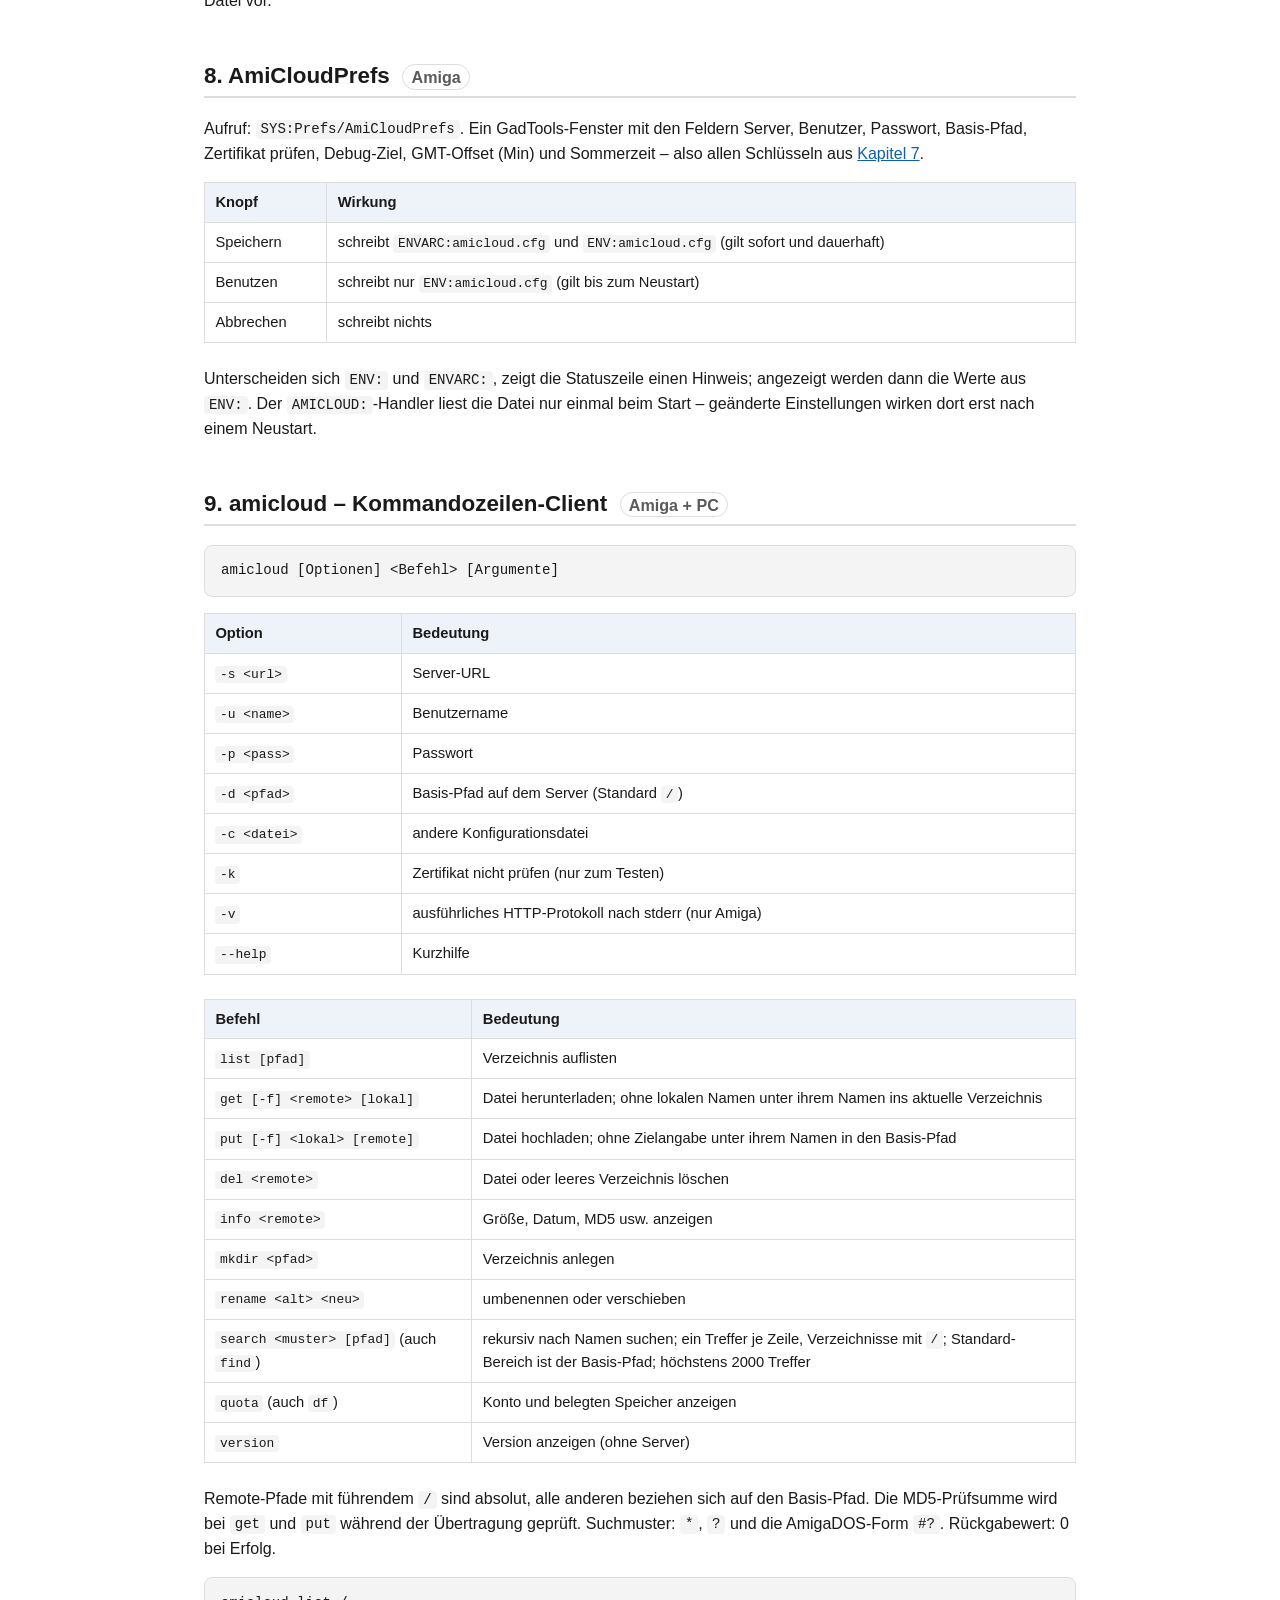
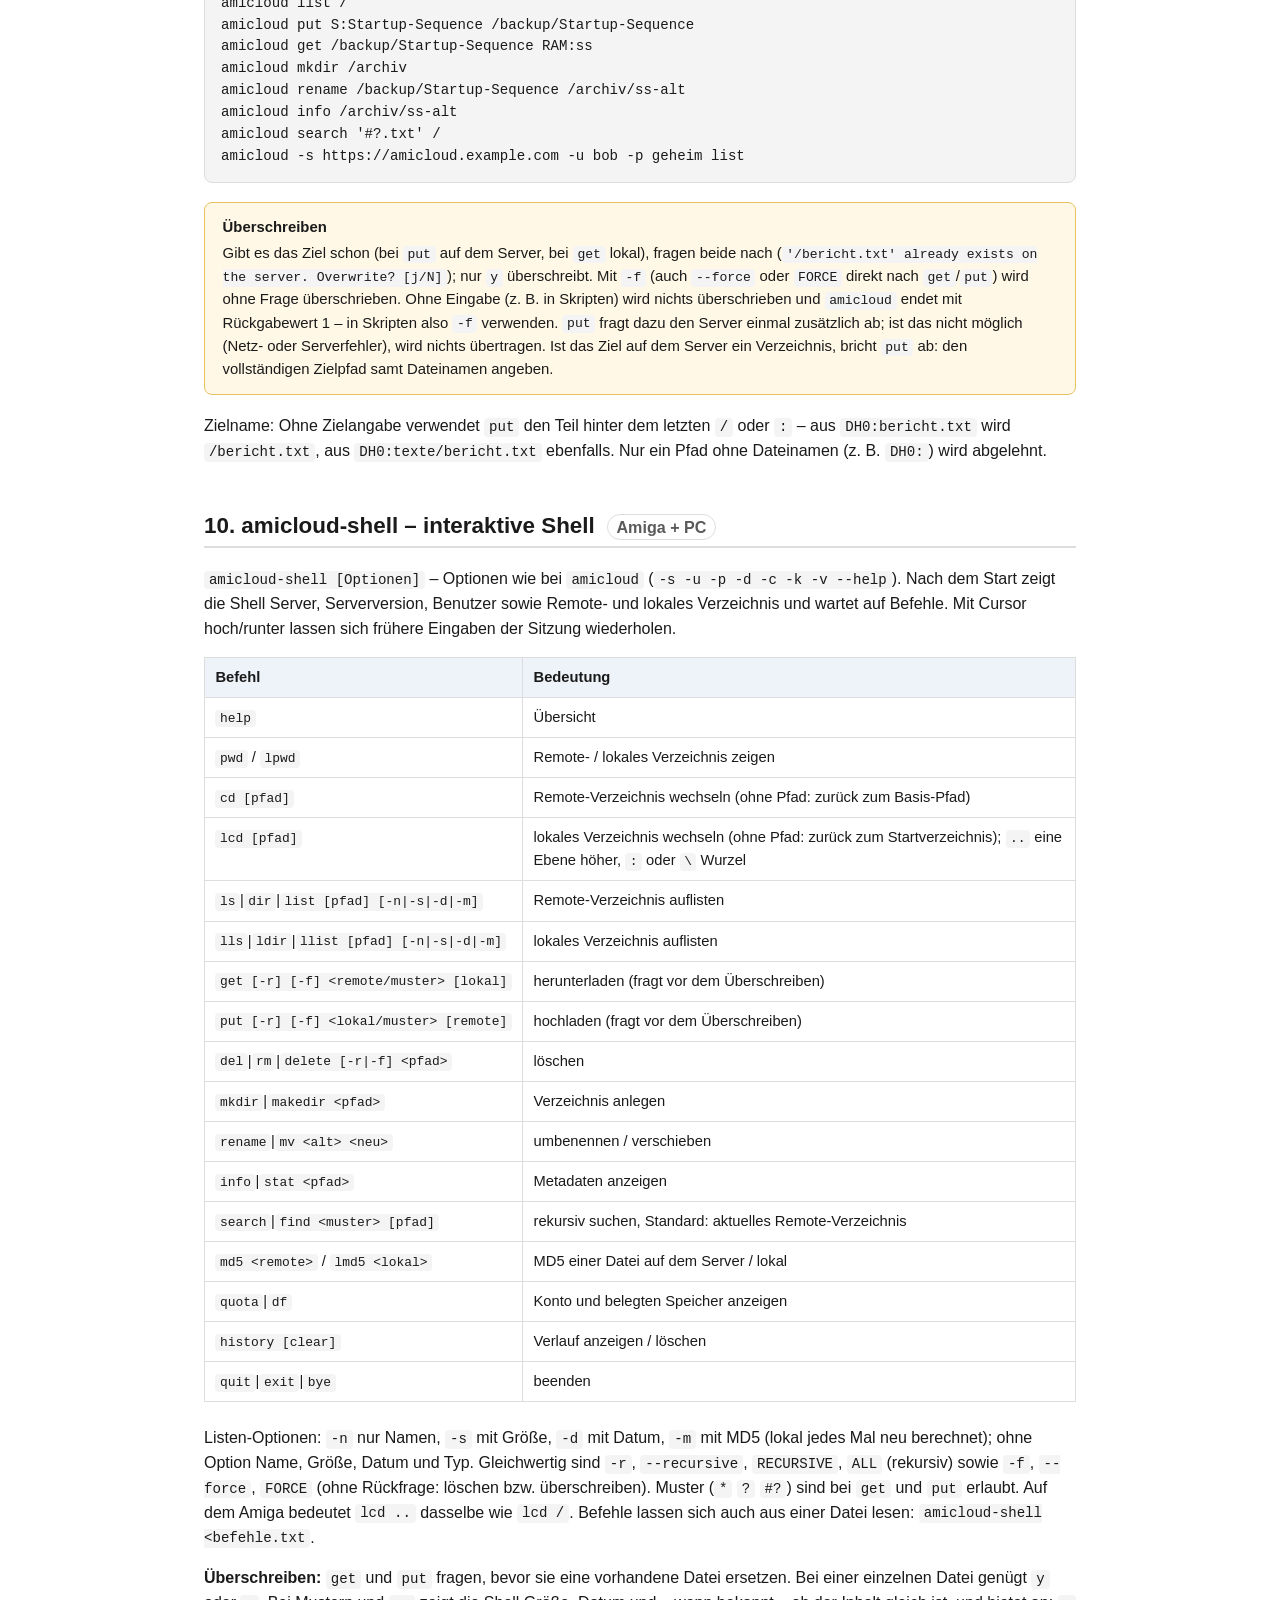
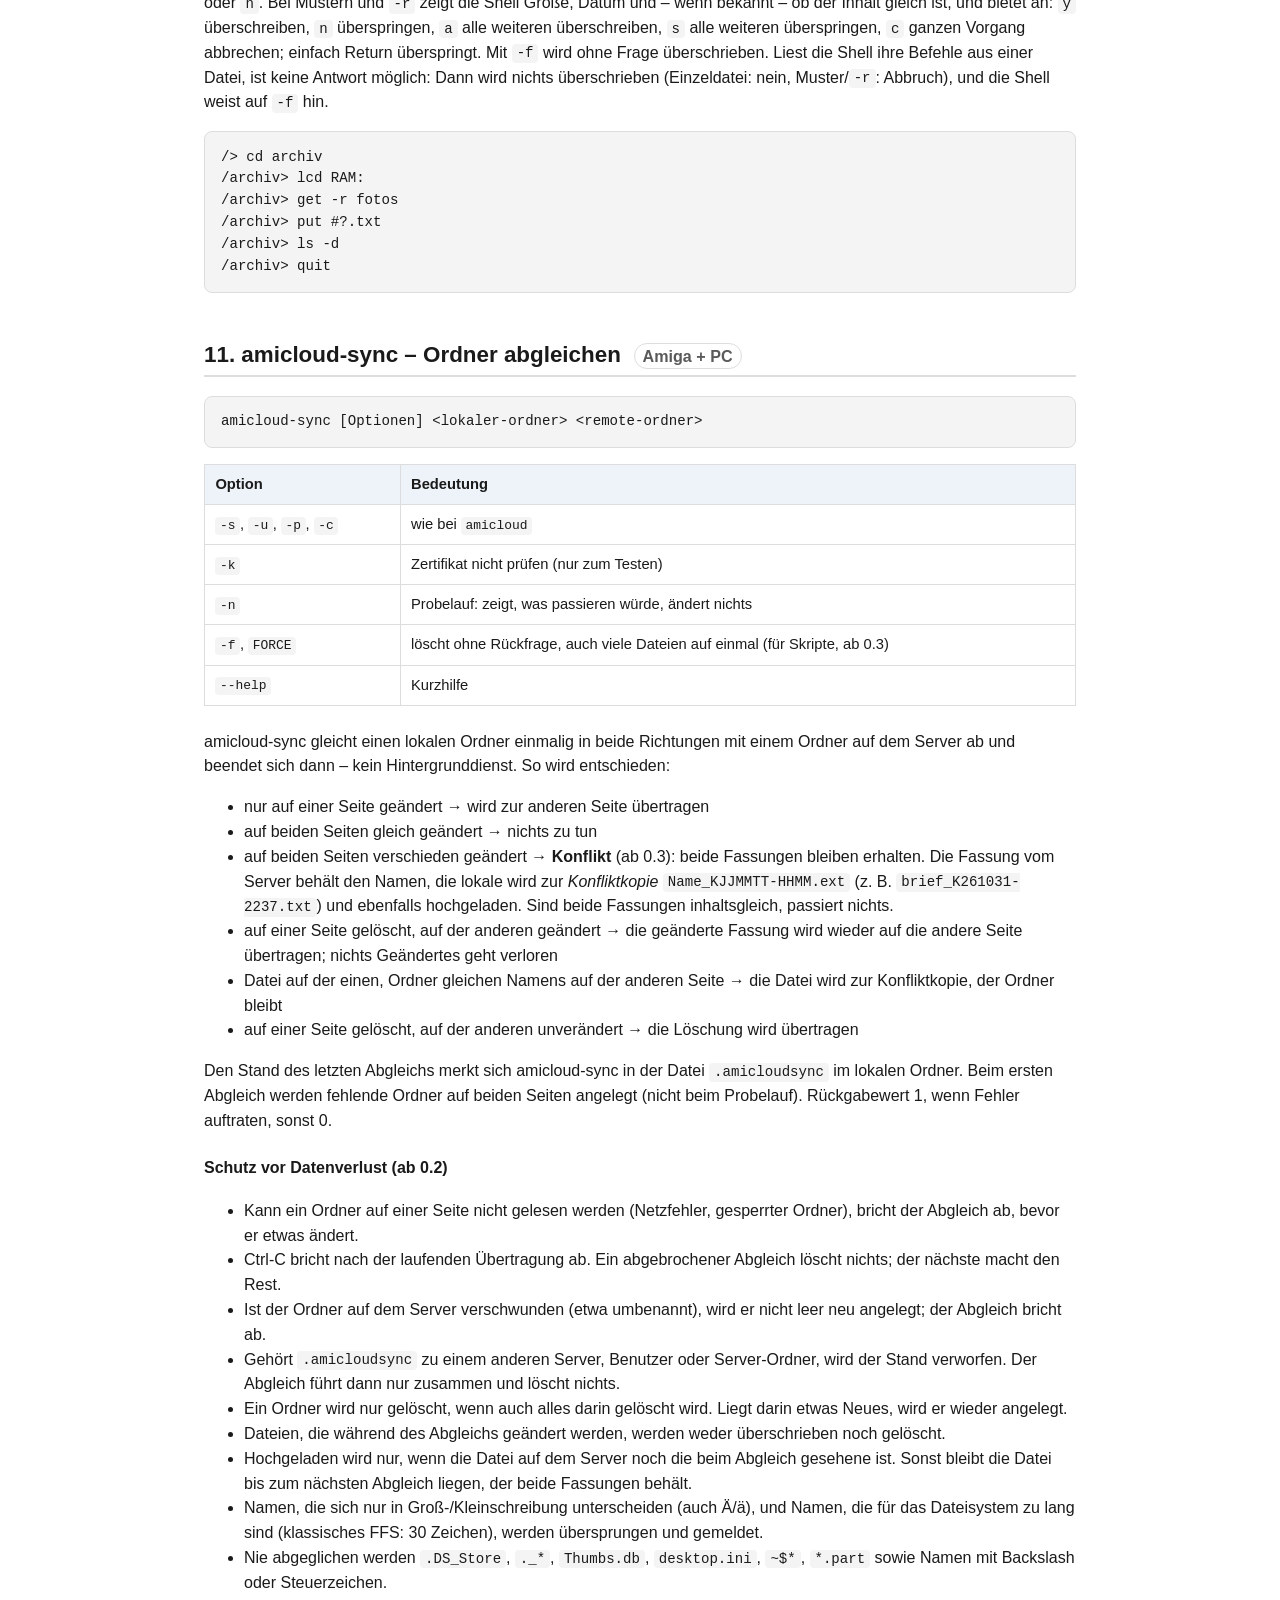
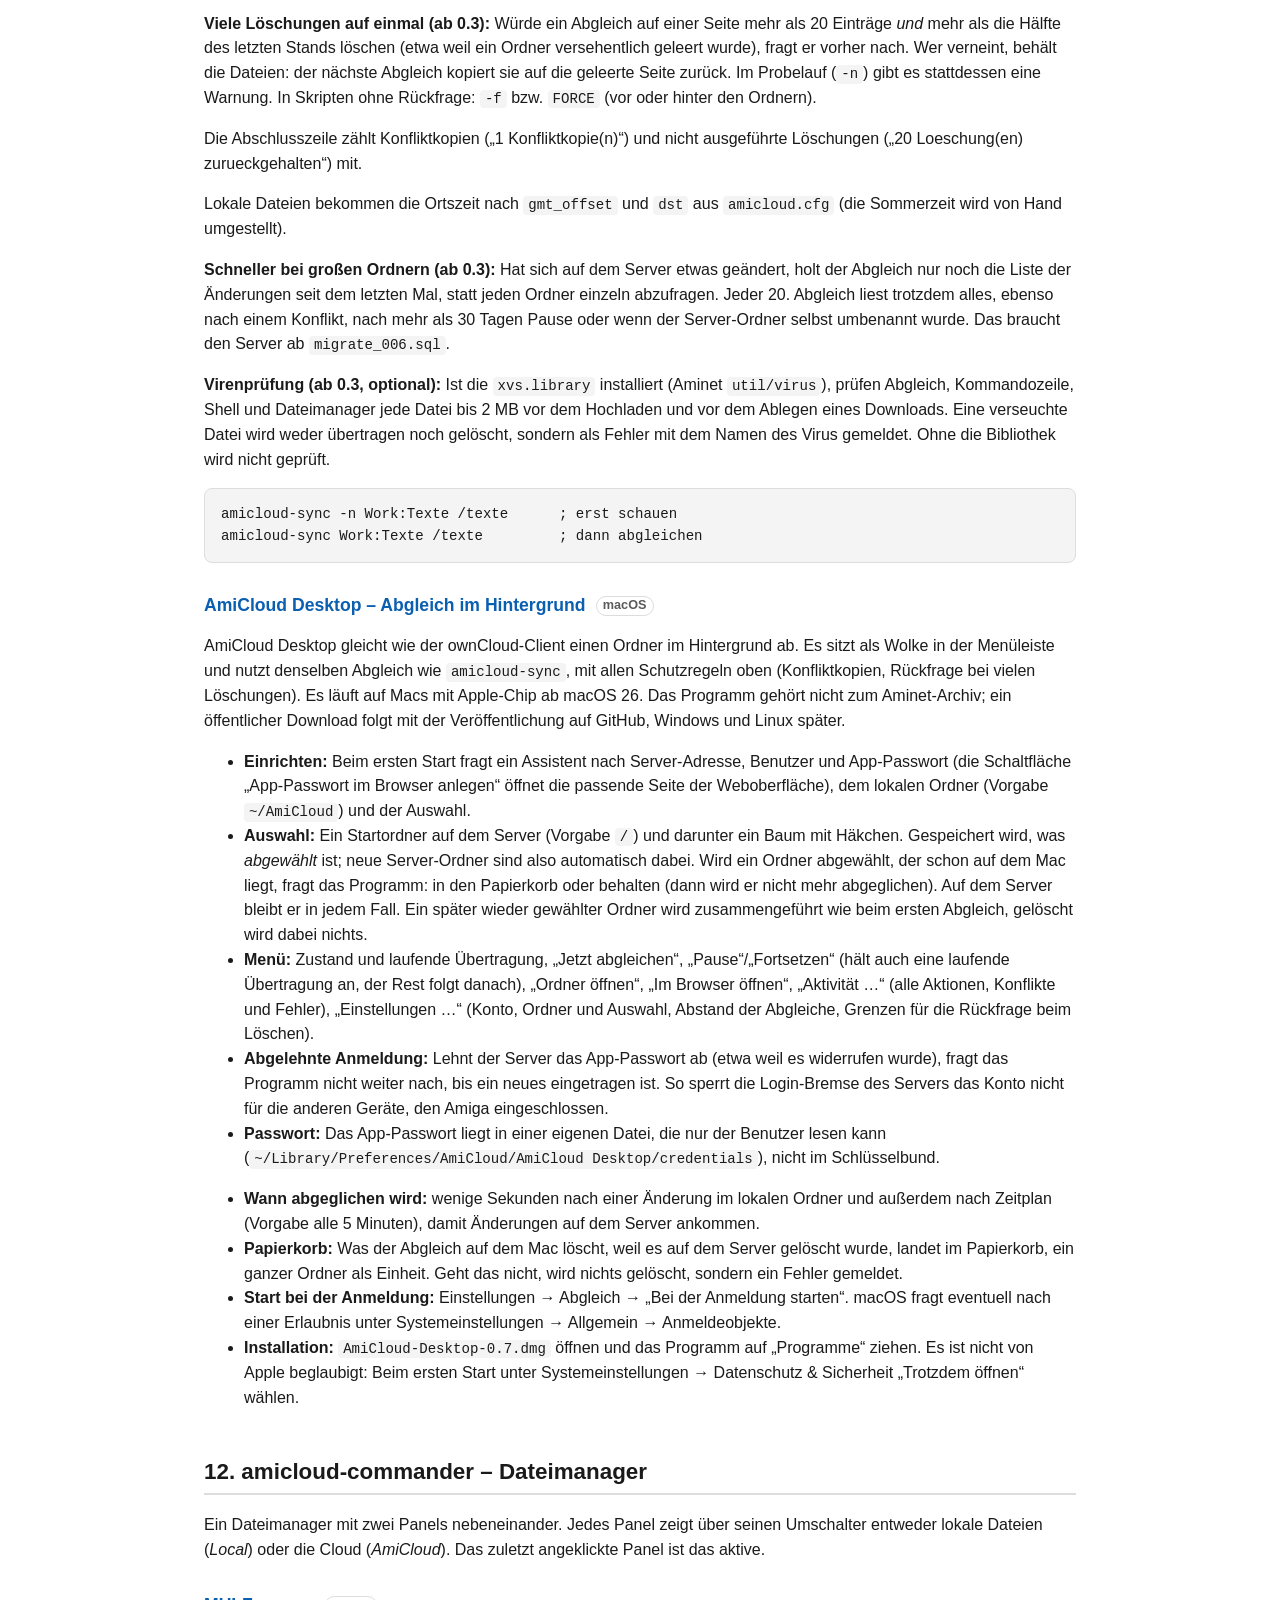
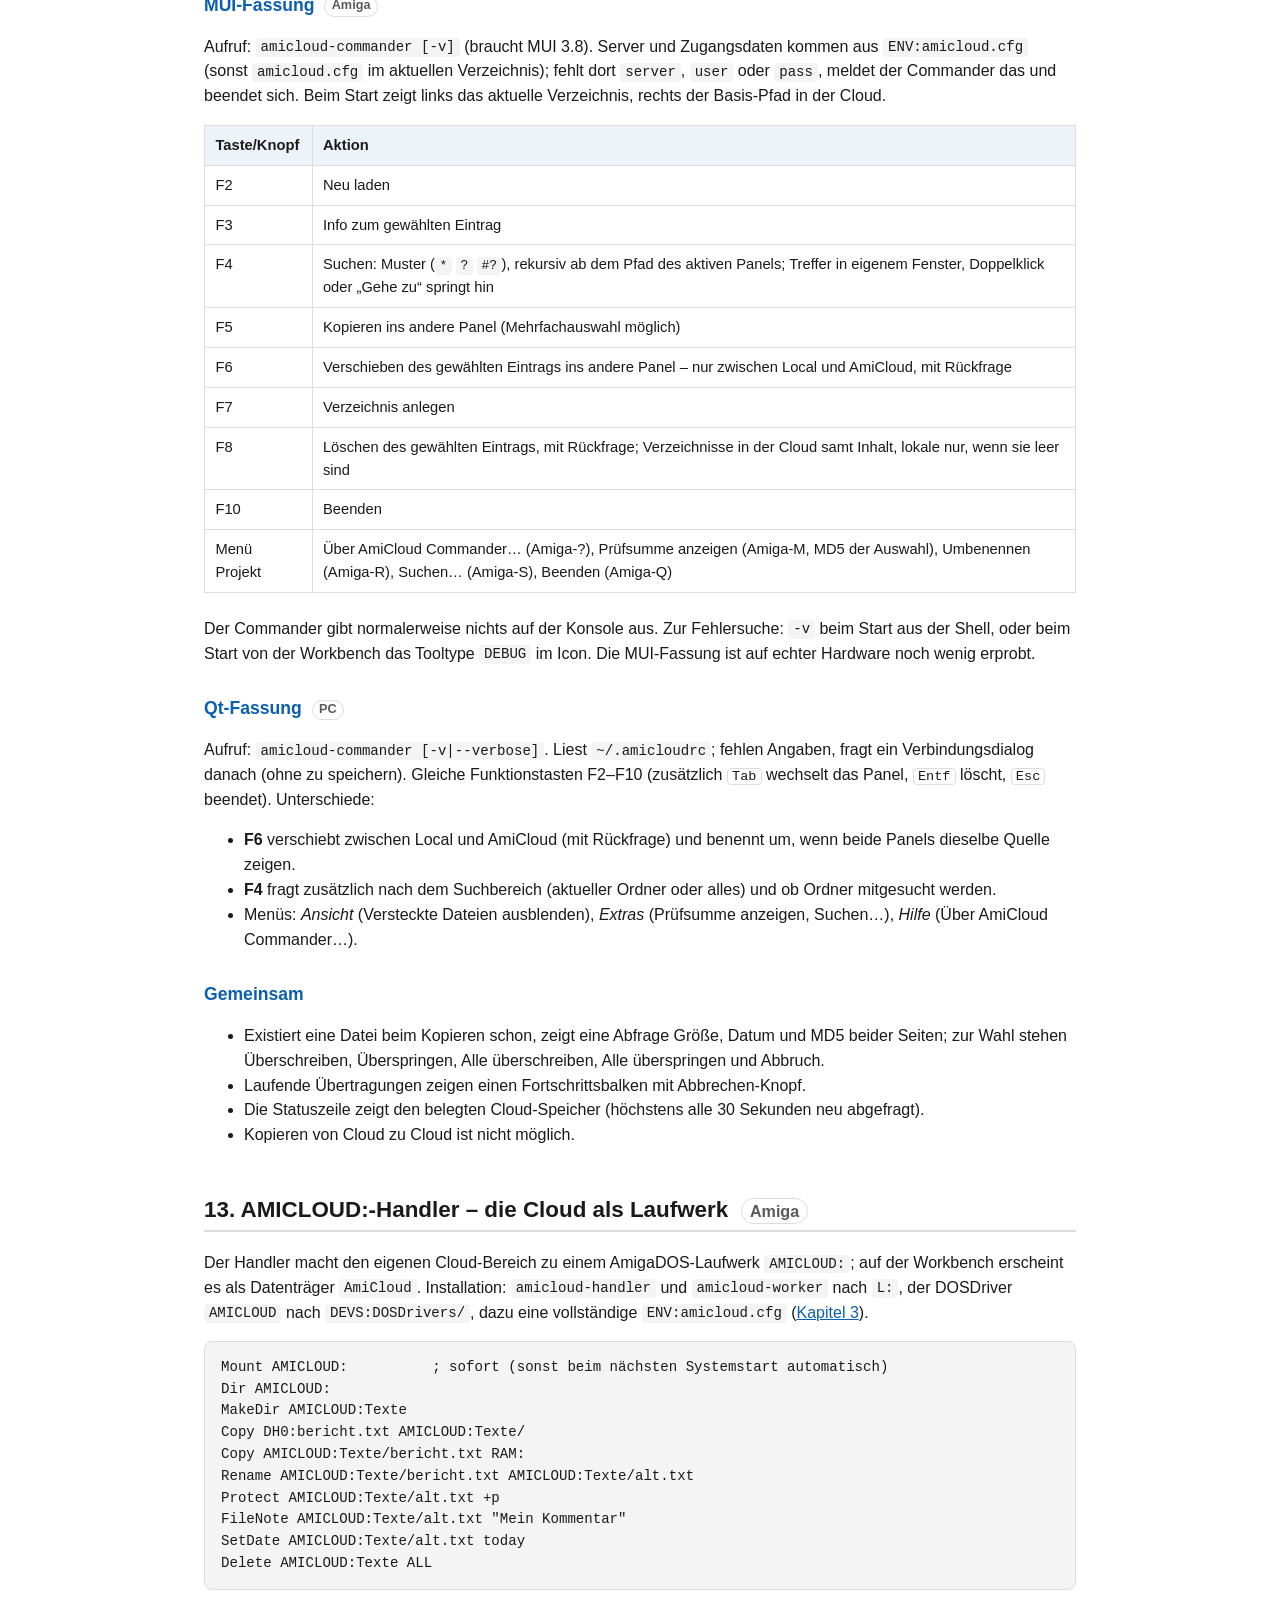
==== commit ad820d62: "Release 0.10: GitHub-Links, Haftungsausschluss, Web-Anleitung, Core 9481c7c - Handbuch (HTML/Guide 1" ====
--- a/docs/user/AmiCloud-Handbuch.html
+++ b/docs/user/AmiCloud-Handbuch.html
@@ -127,7 +127,7 @@
 <div class="wrap">
 
 <h1>AmiCloud</h1>
-<p class="subtitle">Handbuch — eigener Cloud-Speicher für AmigaOS 3.x und PC · Stand 07.11.2026 (Programmversion 0.9)</p>
+<p class="subtitle">Handbuch — eigener Cloud-Speicher für AmigaOS 3.x und PC · Stand 08.11.2026 (Programmversion 0.10)</p>
 
 <div class="callout"><strong>Hinweis:</strong> Experimentelle Software, entwickelt mit Hilfe von Claude (KI-Assistent von Anthropic) und in erster Linie für den Eigengebrauch des Autors geschrieben. Bitte zuerst mit Kopien der Daten ausprobieren; Benutzung auf eigene Gefahr.</div>
 
@@ -928,7 +928,7 @@
 
 <h2 id="bauen">16. Bauen aus den Quellen</h2>
 
-<p>Die Quellen werden später auf GitHub veröffentlicht. Bis dahin gibt es die Amiga-Programme als Archiv auf Aminet. Die gemeinsamen Bibliotheken stecken im Projekt
+<p>Die Quellen liegen auf GitHub: <a href="https://github.com/dangelrk/AmiCloud">github.com/dangelrk/AmiCloud</a>; die Amiga-Programme gibt es auch als Archiv auf Aminet. Die gemeinsamen Bibliotheken stecken im Projekt
 AmiCloudCore, das als
 Git-Submodul <code>core/</code> eingebunden ist. Alle Einzelheiten stehen in
 <code>docs/BUILD.md</code>.</p>
@@ -1014,7 +1014,7 @@
 <h2 id="autor">19. Autor und Kontakt</h2>
 
 <p>AmiCloud wurde geschrieben von Ronny Krueger. Fehlermeldungen
-und Vorschläge: <a href="mailto:amitools@planet-rk.de">amitools@planet-rk.de</a>.</p>
+und Vorschläge: <a href="mailto:amitools@planet-rk.de">amitools@planet-rk.de</a>. Quellen und Fehlerberichte: <a href="https://github.com/dangelrk/AmiCloud">github.com/dangelrk/AmiCloud</a>.</p>
 <p>Verwandte Projekte:
 AmiCloudCore (gemeinsame Bibliotheken),
 AmiOwnCloud (OwnCloud/Nextcloud per WebDAV),
@@ -1023,6 +1023,8 @@
 <h2 id="historie">20. Versionsgeschichte</h2>
 
 <dl>
+<dt><strong>Programme 0.10 (08.11.2026)</strong></dt>
+<dd>Alle Fenster der Amiga-Programme (Commander, AmiCloudPrefs) merken ihre Position. Commander (MUI): die Auswahl im aktiven Panel ist wieder gut zu sehen. Scheitert TLS an einer falschen Amiga-Uhr (z.&nbsp;B. leere RTC-Batterie), nennt die Meldung die Uhrzeit und bittet, sie zu prüfen.</dd>
 <dt><strong>Programme 0.9 (07.11.2026)</strong></dt>
 <dd><code>AMICLOUD:</code> legt leere Dateien jetzt auch auf dem Server an: <code>Copy</code> einer leeren Datei erzeugte vorher gar nichts, und eine mit <code>MODE_NEWFILE</code> geleerte Datei behielt auf dem Server ihren alten Inhalt. Wird eine Datei mit <code>SetFileSize</code> verlängert, sind die neuen Bytes Nullen. <code>amicloud-commander</code> rechnet lokale Dateizeiten mit <code>gmt_offset</code> und <code>dst</code> um. Server: Löschen und gleichzeitiges Hochladen derselben Datei kommen sich nicht mehr in die Quere; Hochladen unterhalb einer Datei ergibt 409, eine ungültige Range wird ignoriert, das Web meldet ein volles Kontingent mit 507. Hinweis auf den experimentellen Status ergänzt.</dd>
 <dt><strong>Programme 0.8 (07.11.2026)</strong></dt>
@@ -1072,6 +1074,8 @@
 Verbindungen: Timeouts nur bei Stillstand (<code>timeout</code>), Fortsetzen
 abgebrochener Downloads, <kbd>Ctrl-C</kbd> bricht ab, <code>AMICLOUD:</code>
 bleibt während einer Übertragung bedienbar.</dd>
+<dt><strong>Handbuch 1.5 (08.11.2026)</strong></dt>
+<dd>Quellen und Fehlerberichte auf GitHub verlinkt.</dd>
 <dt><strong>Handbuch 1.3 (07.11.2026)</strong></dt>
 <dd>Mindestprozessor 68020 überall genannt, Archivnamen wie auf Aminet, Quellen folgen später auf GitHub, neue Kontaktadresse, Hinweis zum Start des Installers aus der Shell.</dd>
 <dt><strong>Handbuch 1.2 (23.10.2026)</strong></dt>
@@ -1086,7 +1090,7 @@
 </dl>
 
 <footer>
-AmiCloud-Handbuch 1.3 · Amiga-Fassung: <code>docs/user/AmiCloud.guide</code>
+AmiCloud-Handbuch 1.5 · Amiga-Fassung: <code>docs/user/AmiCloud.guide</code>
 (AmigaGuide) · Server: <code>INSTALL.md</code> im Server-Paket
 </footer>
 
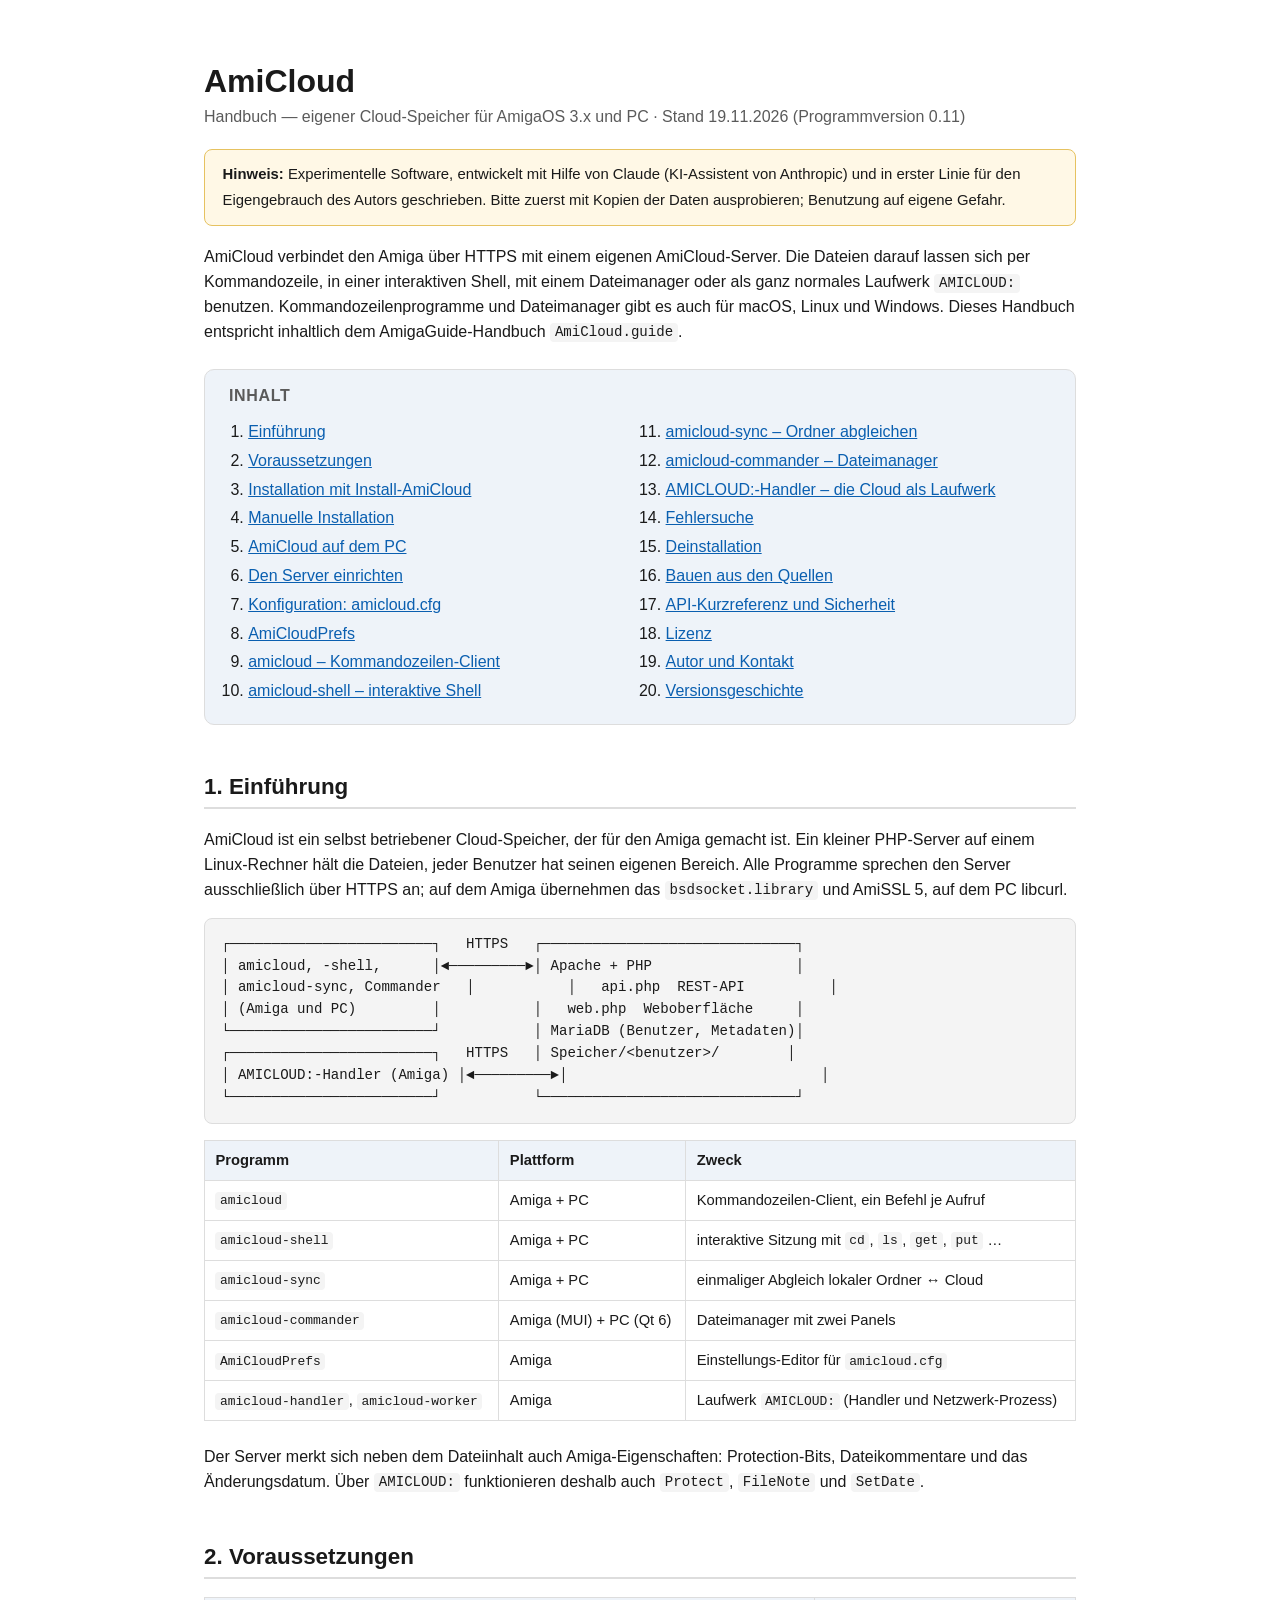
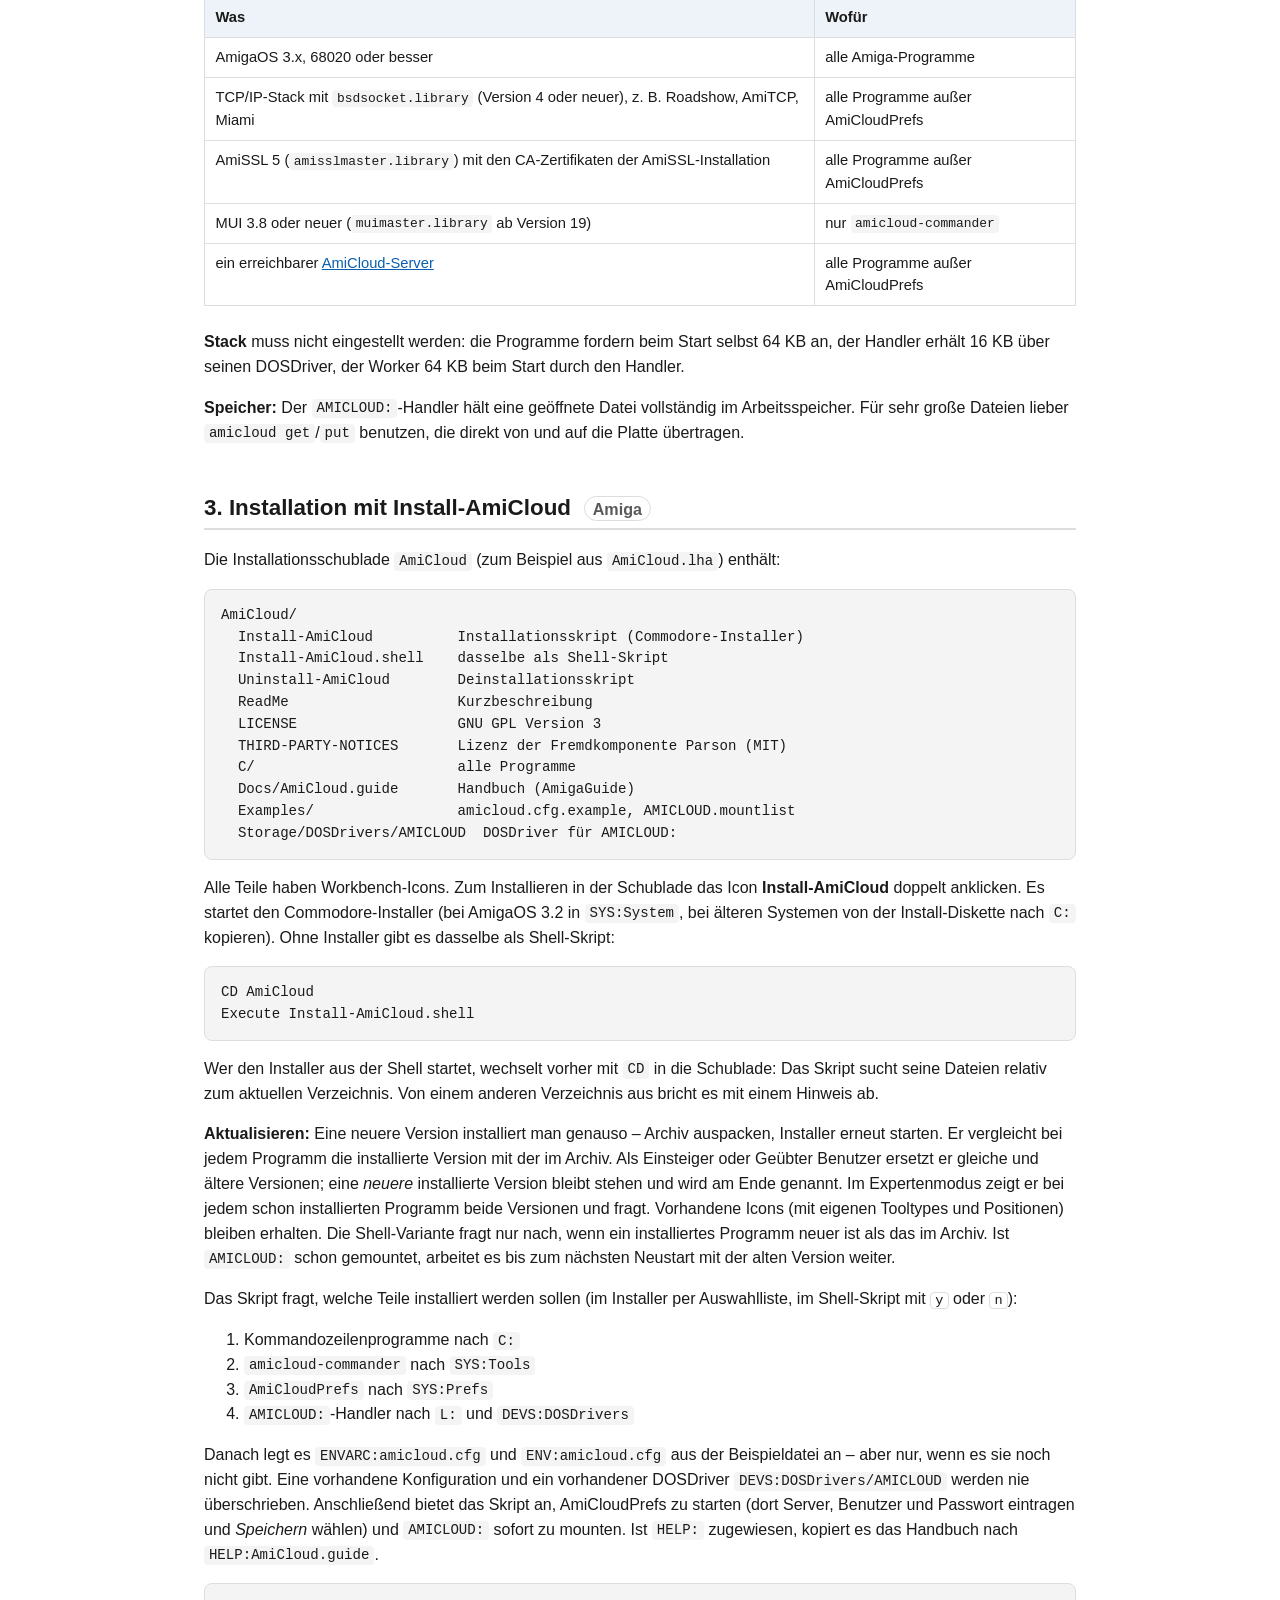
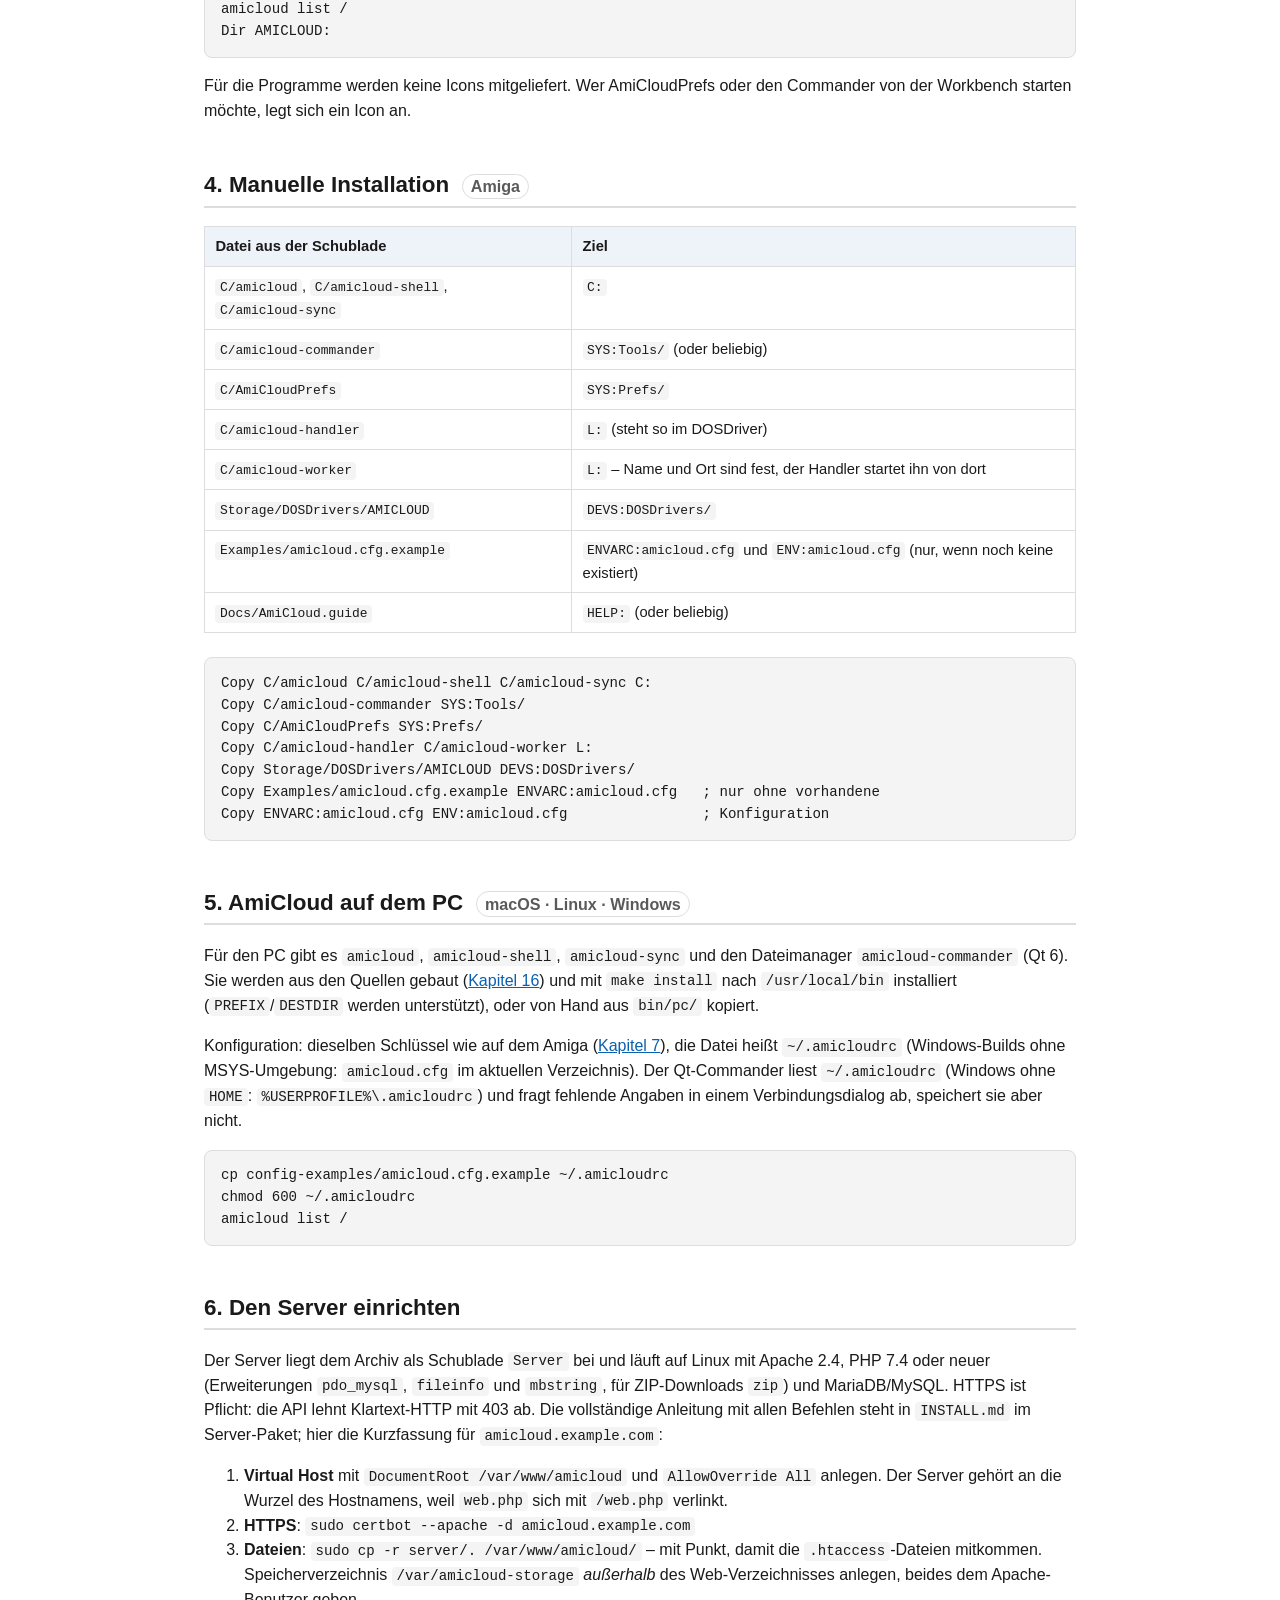
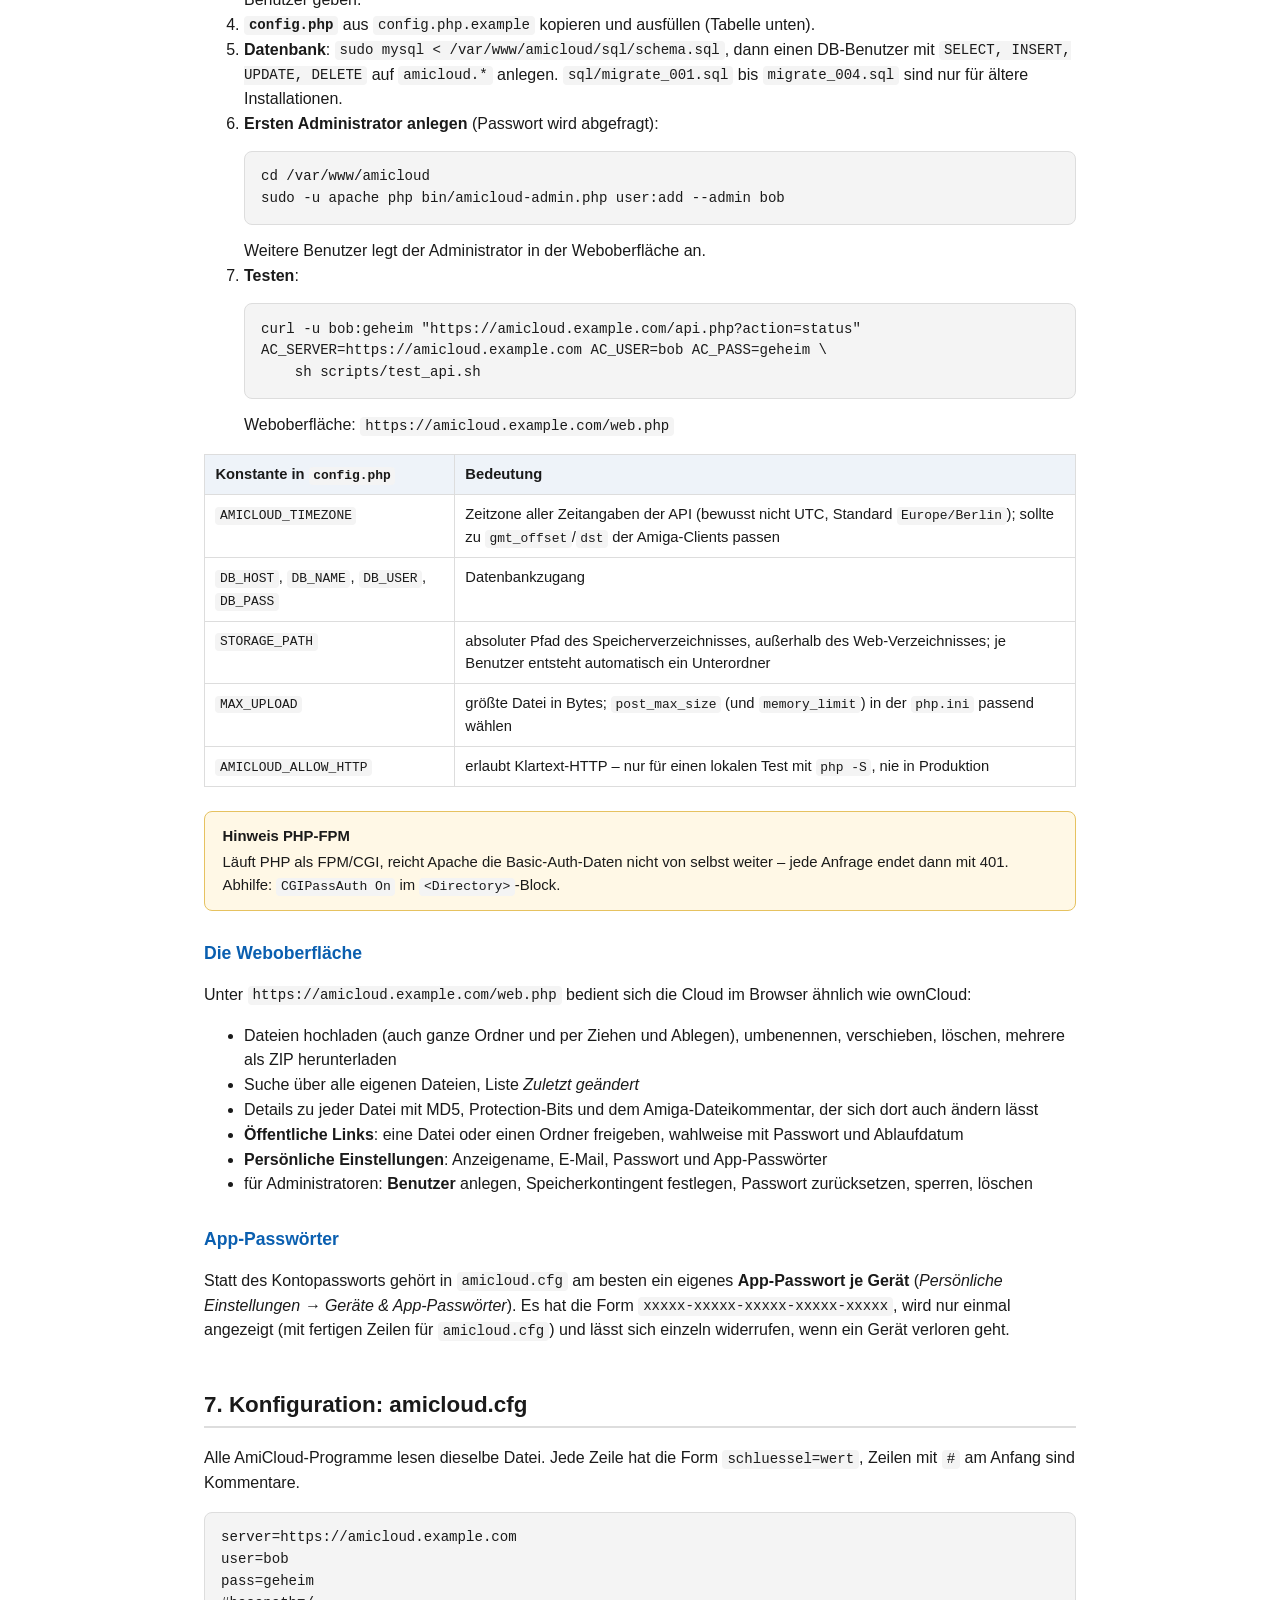
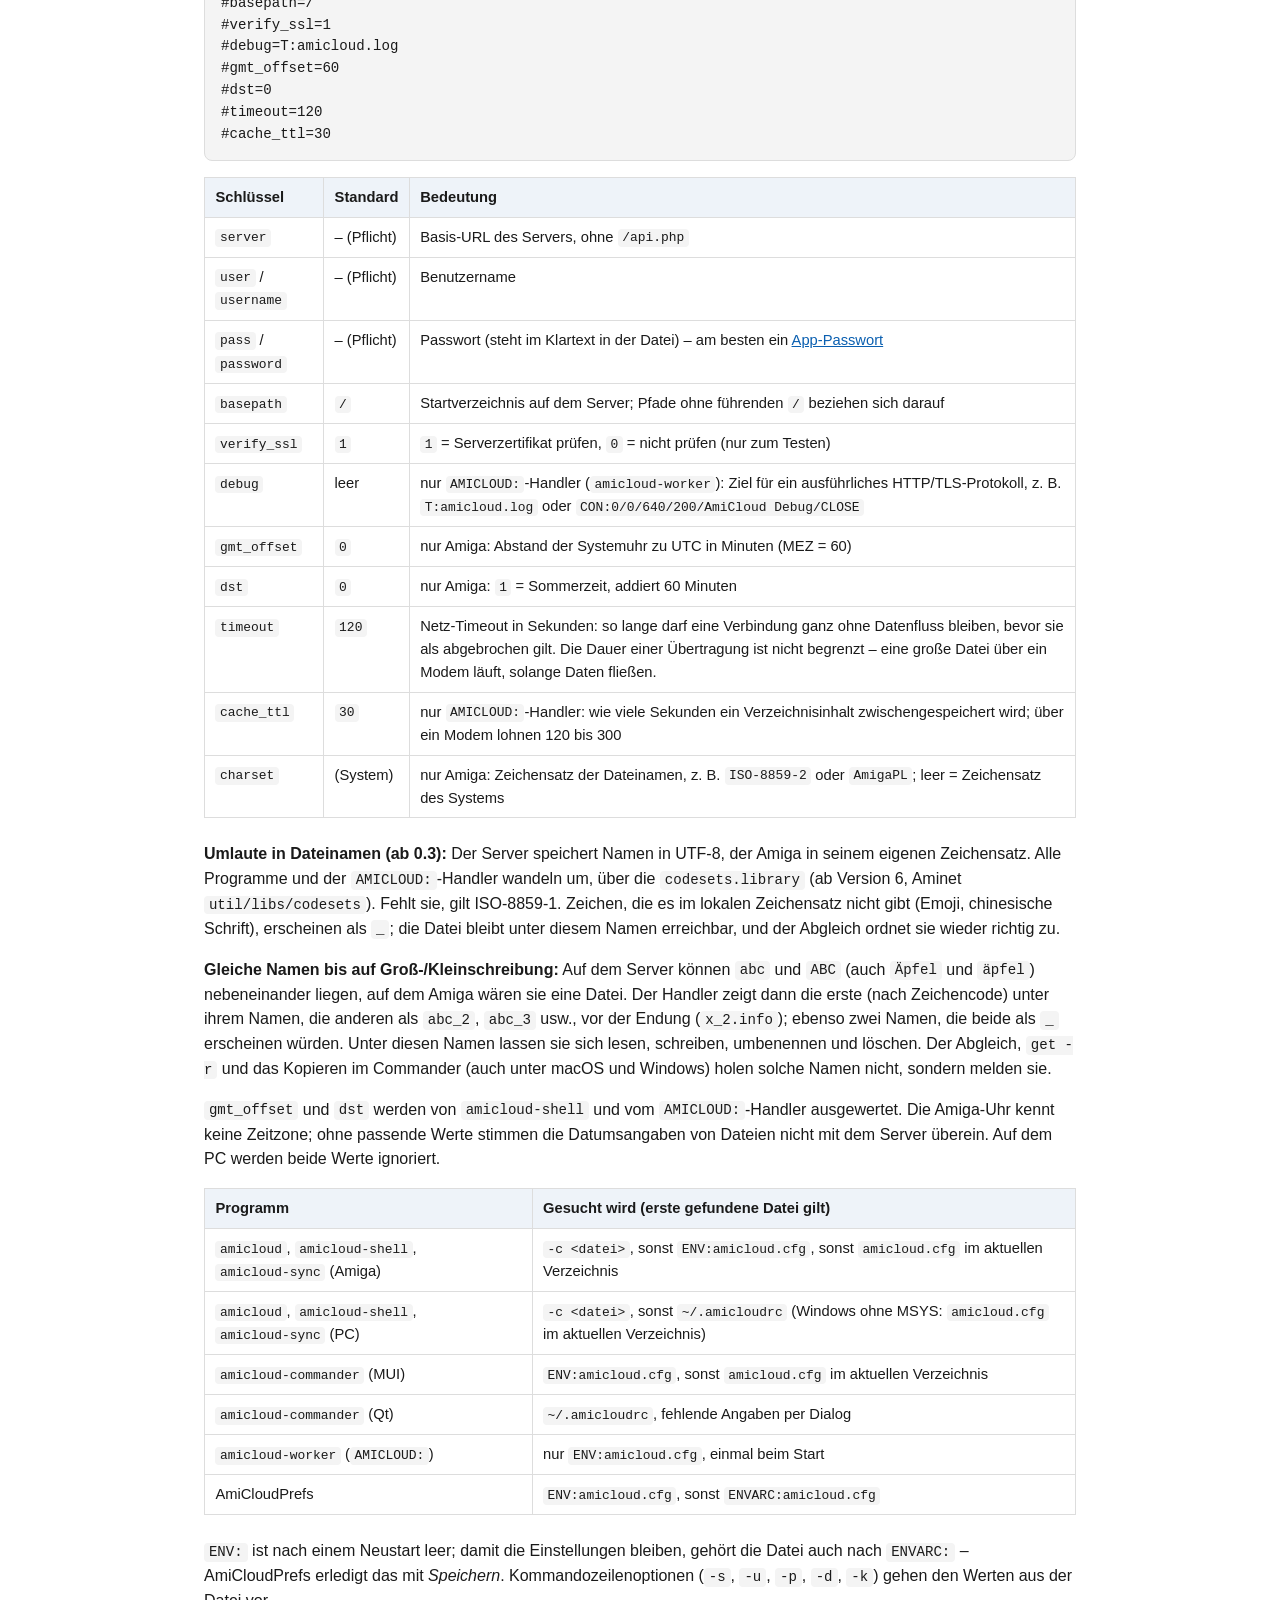
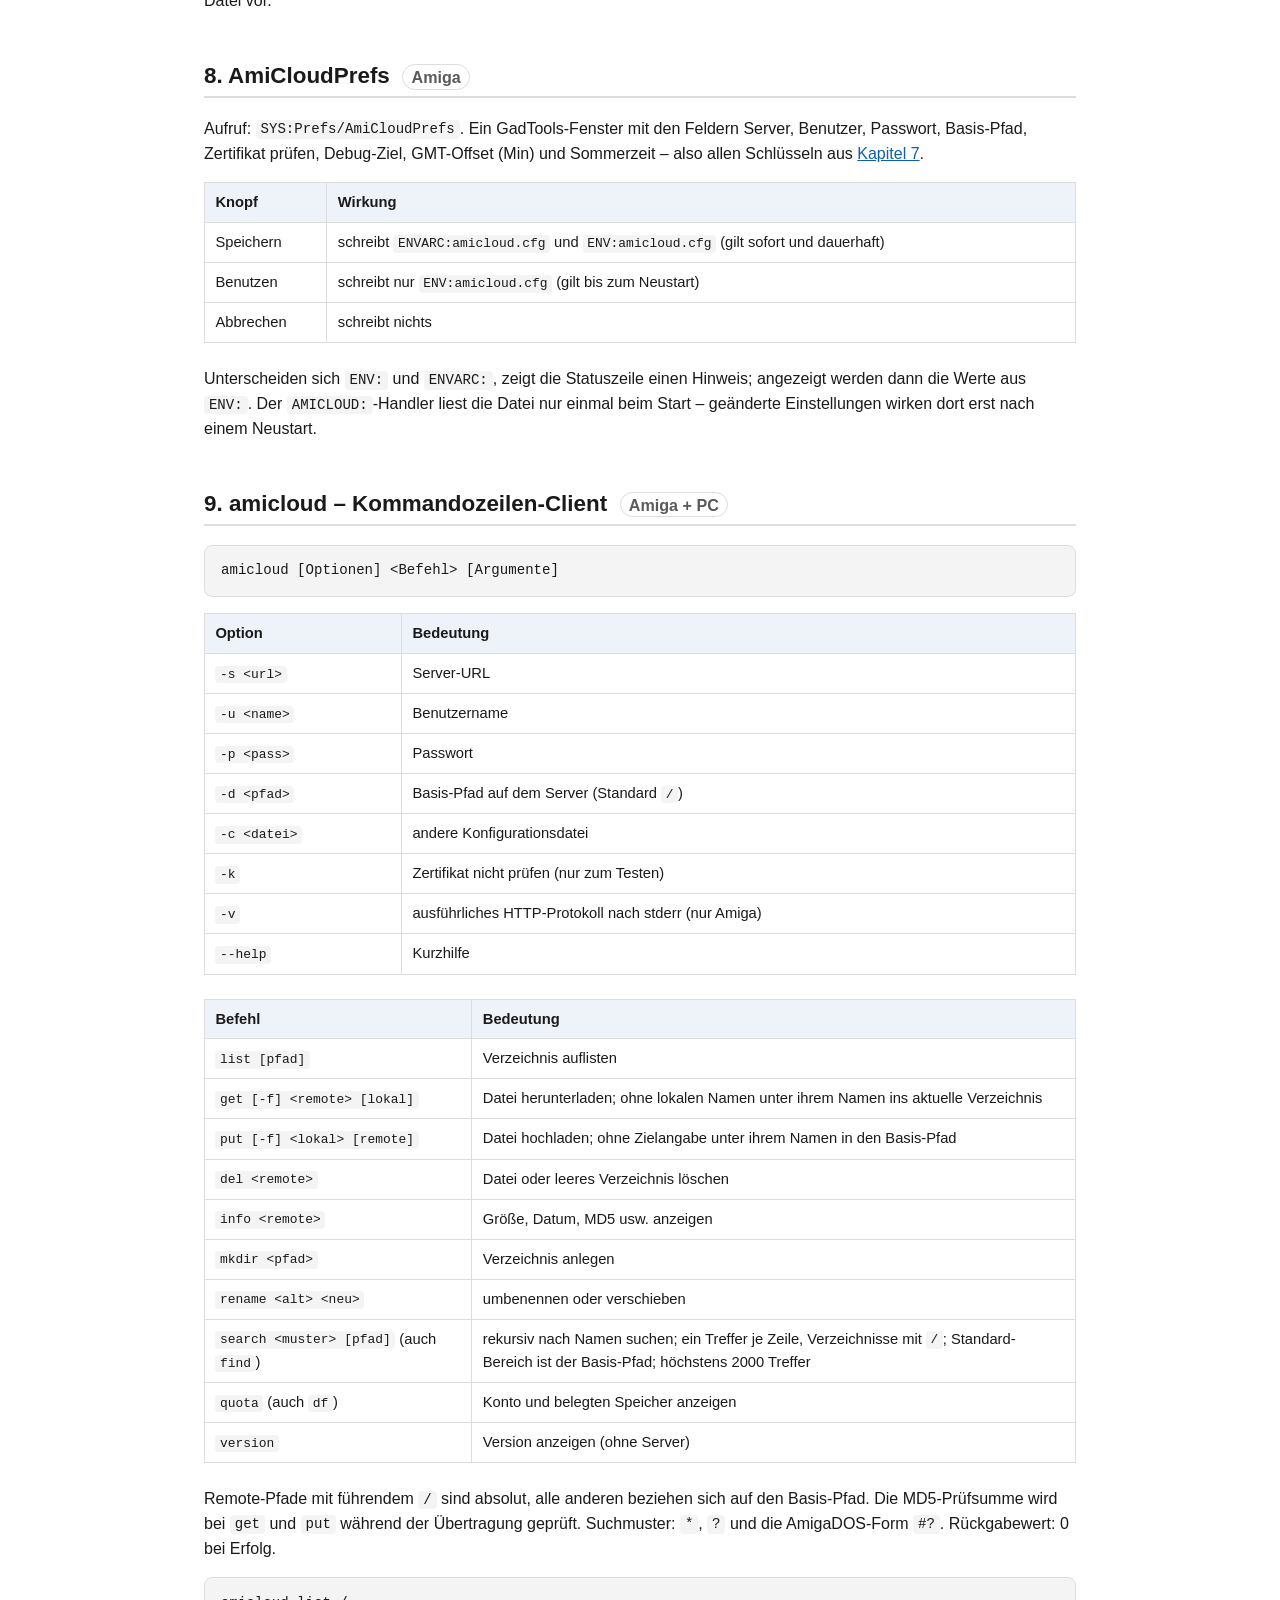
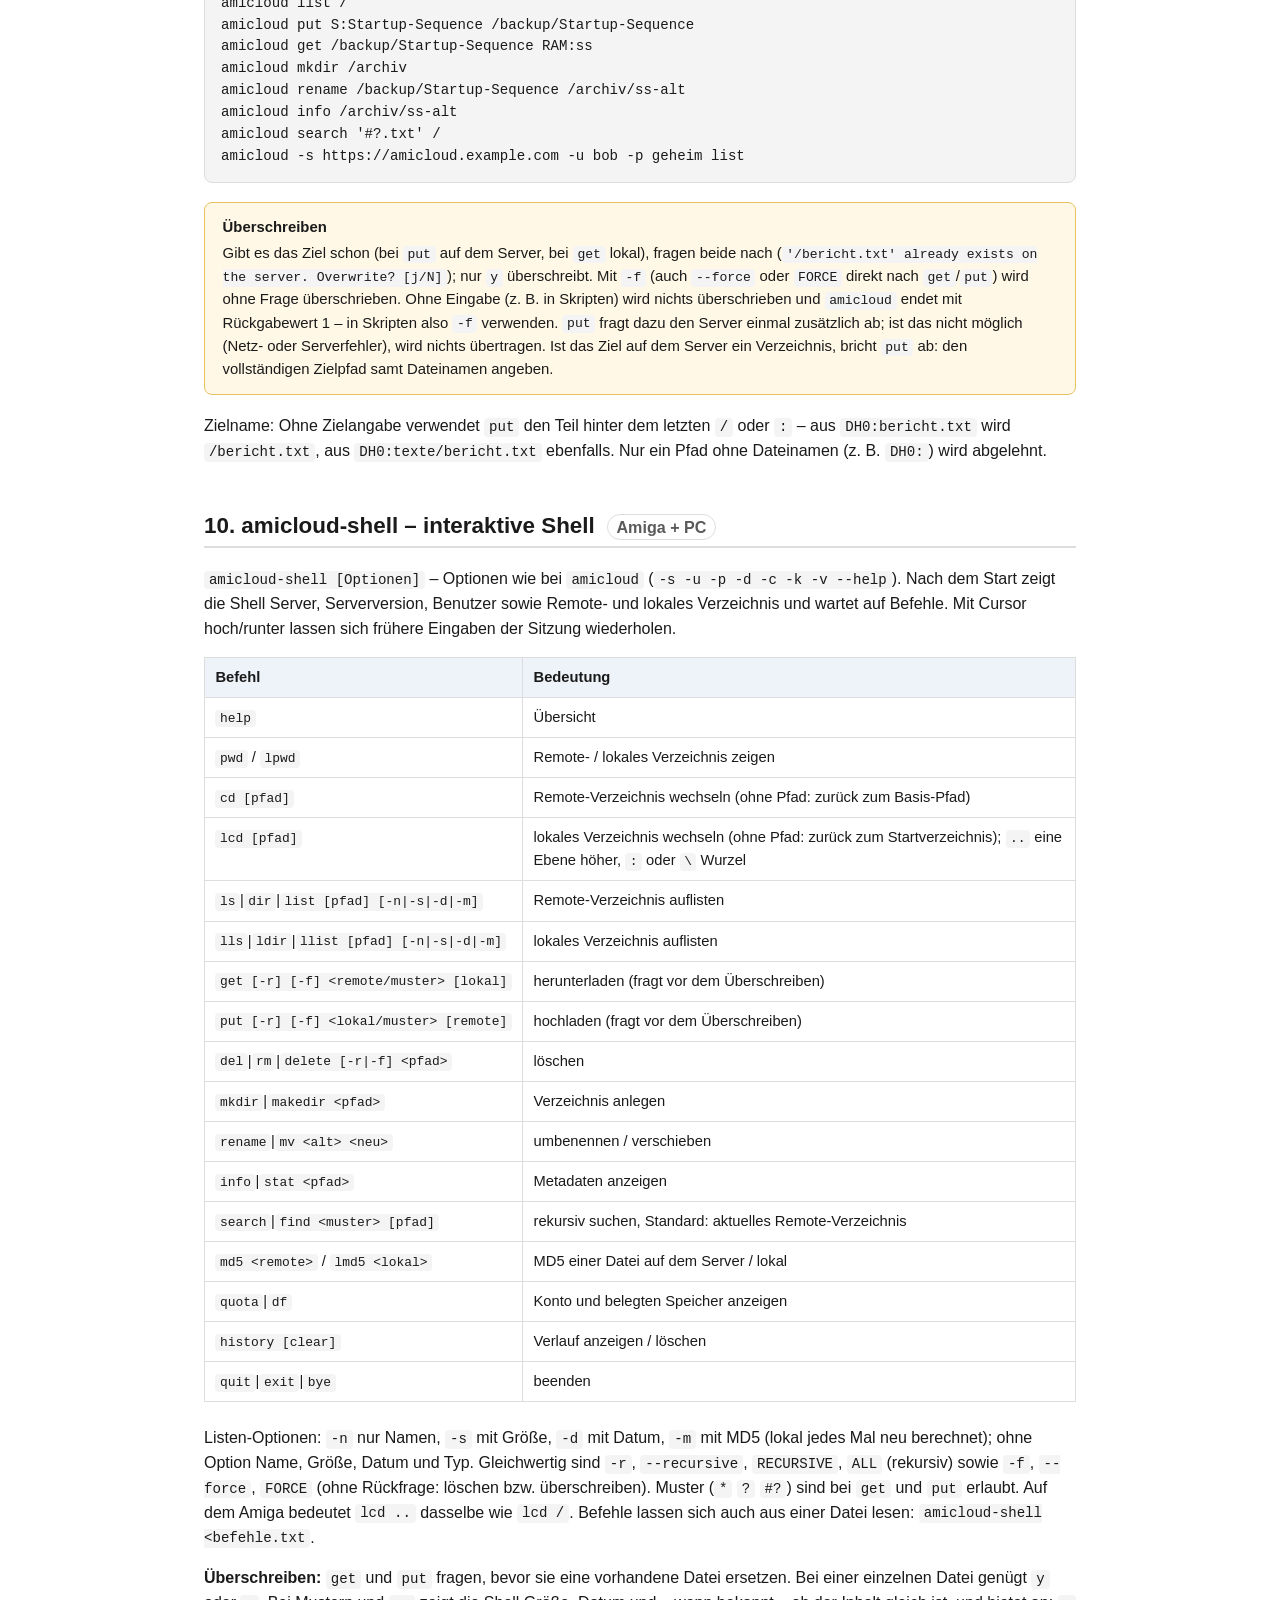
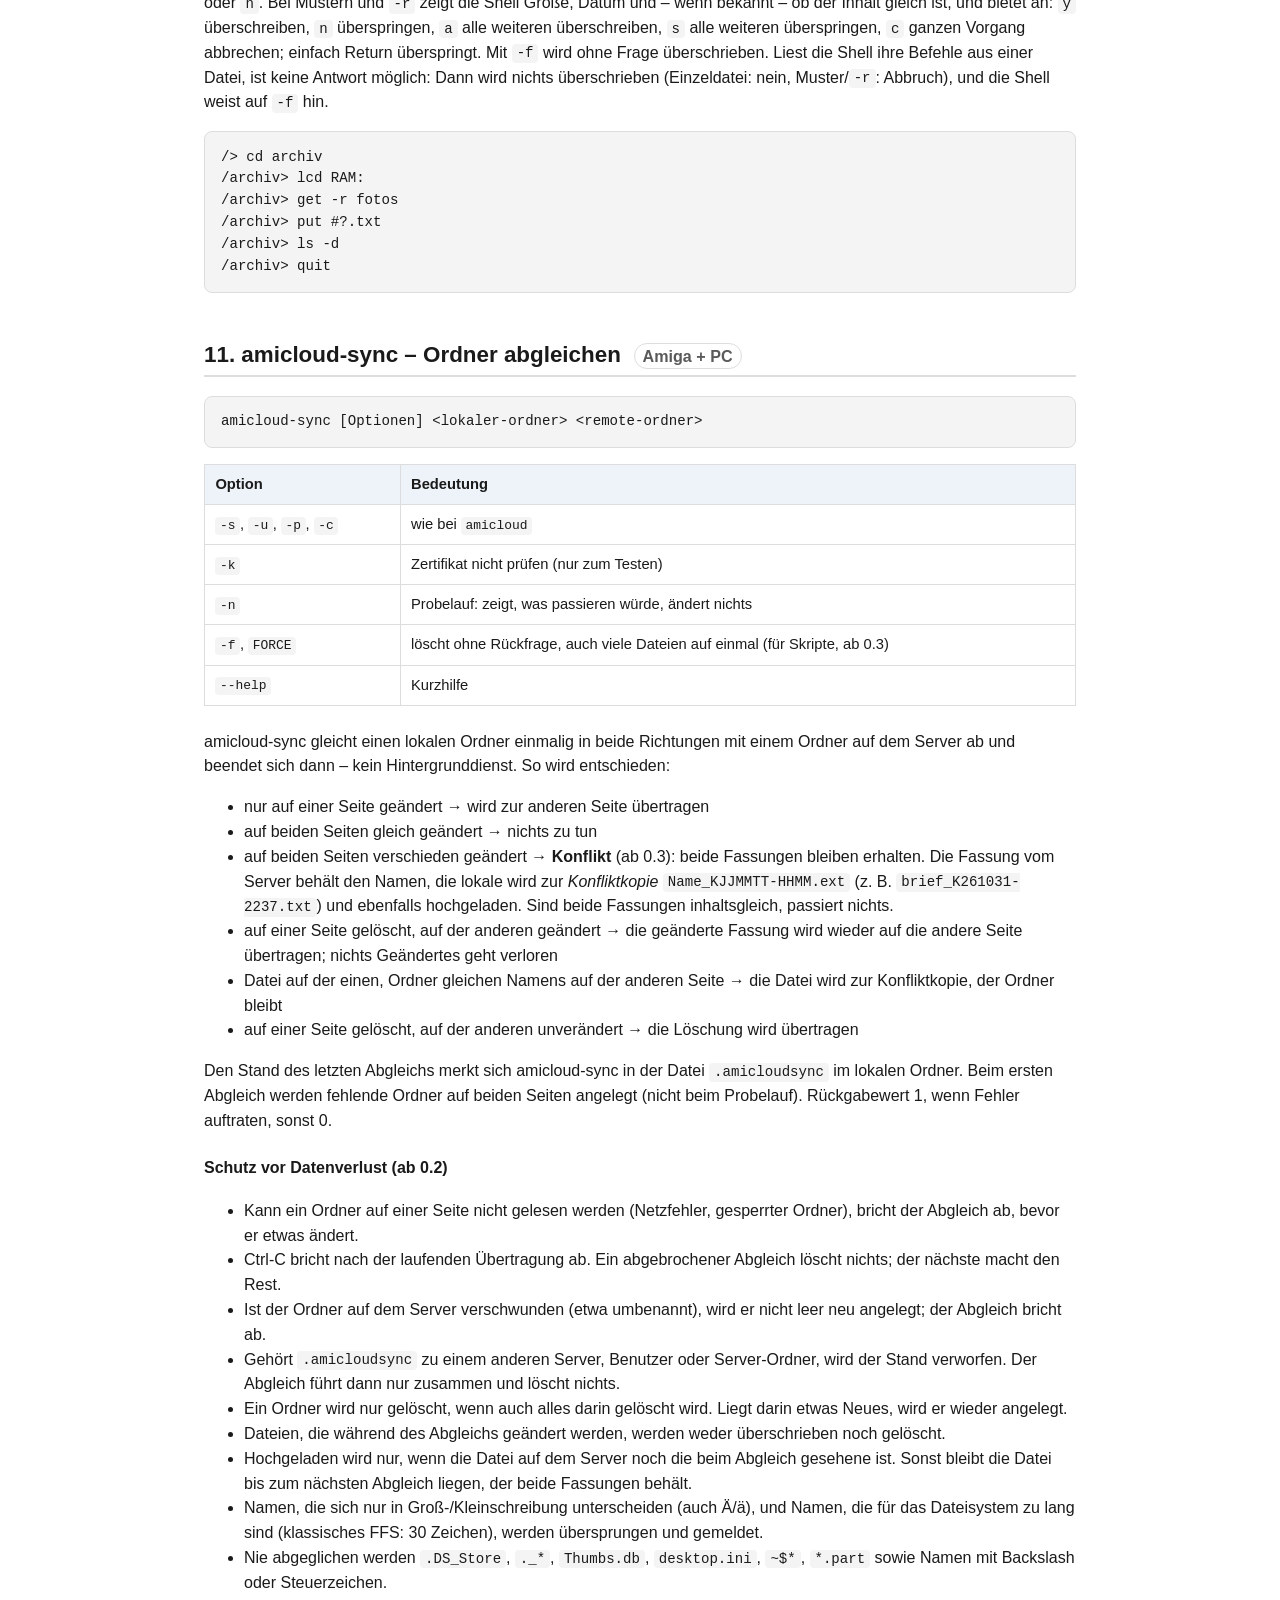
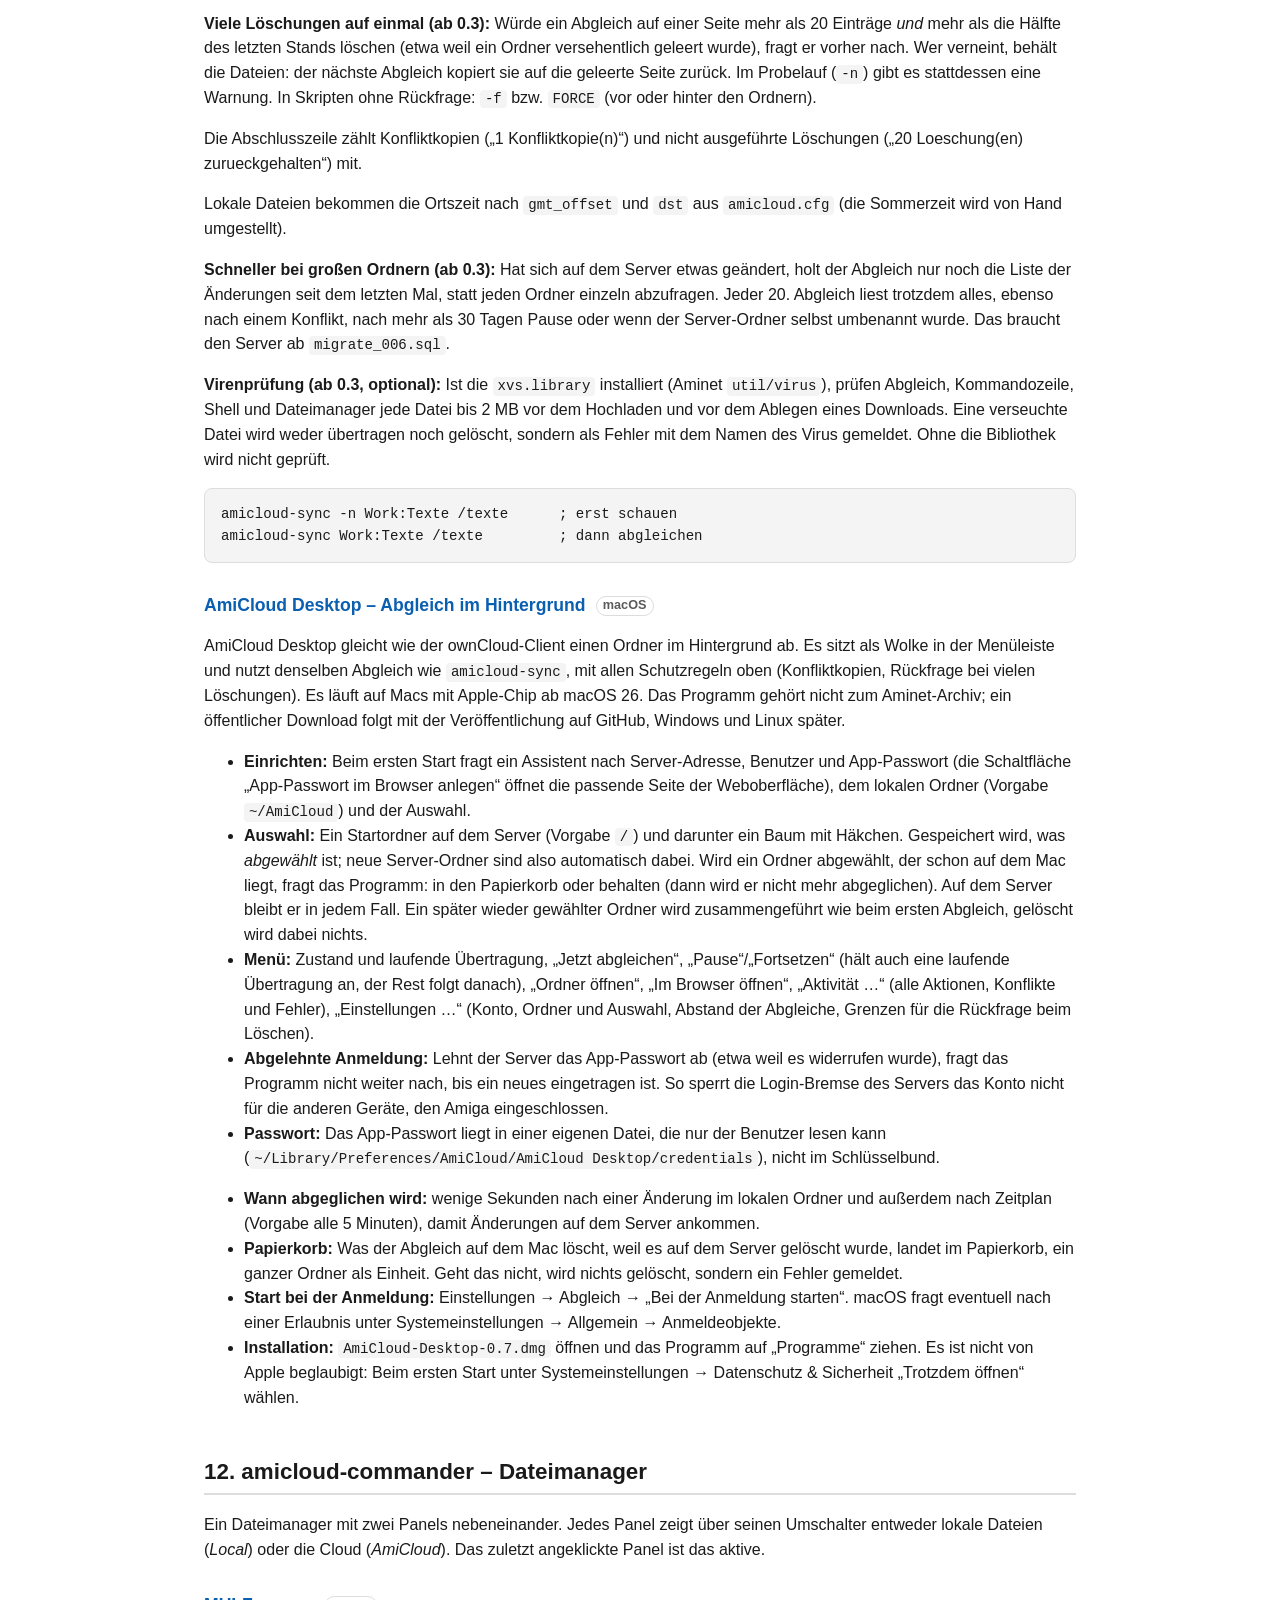
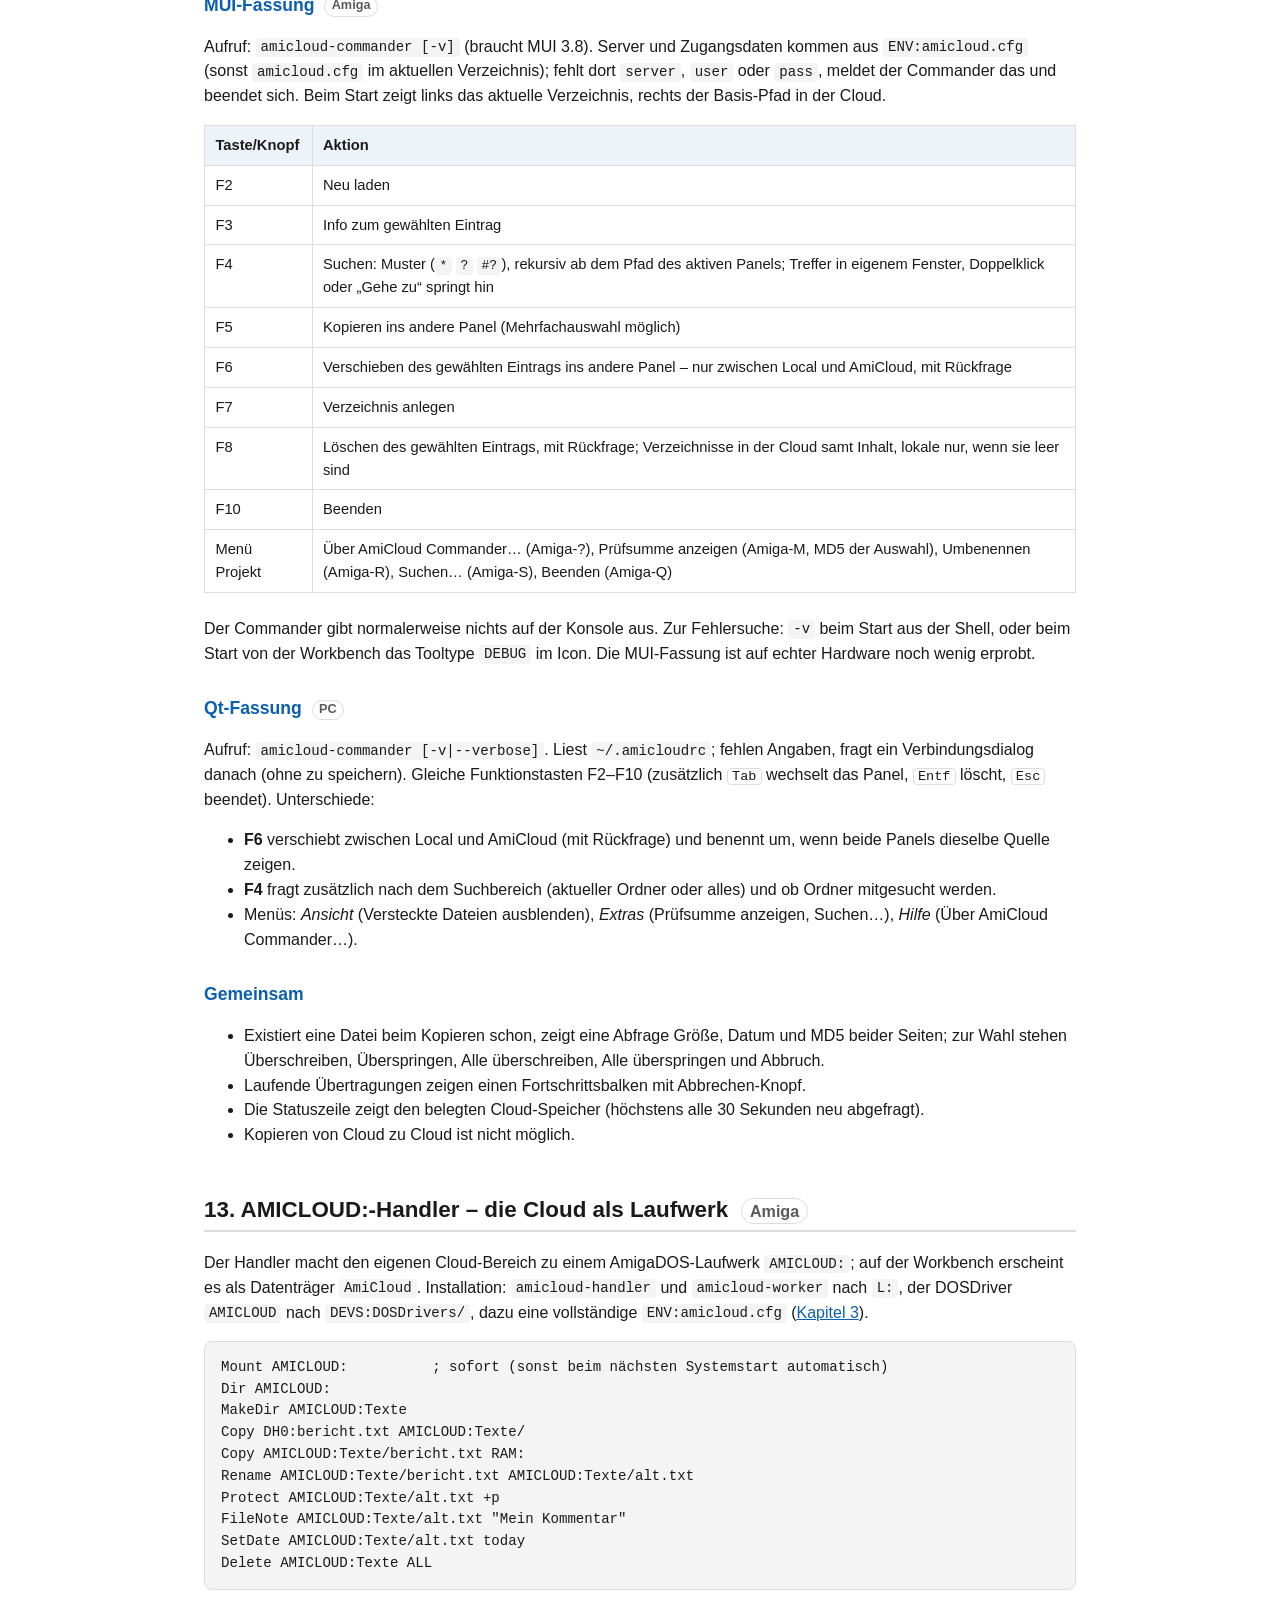
==== commit a4b778d1: "Release 0.11: Versionsgeschichte, AmiSSL 5.27, Namensgrenze im Handler, Direkt-Downloads - AMICLOUD:" ====
--- a/docs/user/AmiCloud-Handbuch.html
+++ b/docs/user/AmiCloud-Handbuch.html
@@ -127,7 +127,7 @@
 <div class="wrap">
 
 <h1>AmiCloud</h1>
-<p class="subtitle">Handbuch — eigener Cloud-Speicher für AmigaOS 3.x und PC · Stand 08.11.2026 (Programmversion 0.10)</p>
+<p class="subtitle">Handbuch — eigener Cloud-Speicher für AmigaOS 3.x und PC · Stand 19.11.2026 (Programmversion 0.11)</p>
 
 <div class="callout"><strong>Hinweis:</strong> Experimentelle Software, entwickelt mit Hilfe von Claude (KI-Assistent von Anthropic) und in erster Linie für den Eigengebrauch des Autors geschrieben. Bitte zuerst mit Kopien der Daten ausprobieren; Benutzung auf eigene Gefahr.</div>
 
@@ -907,6 +907,15 @@
 <tr><td>Pfeiltasten in <code>amicloud-shell</code> wirken nicht</td><td>Die Shell braucht ein interaktives Konsolenfenster; bei Eingabe aus Datei oder Pipe gibt es keine Zeilenbearbeitung.</td></tr>
 </table>
 
+<h3 id="dateinamen">Lange Dateinamen (FFS: 30 Zeichen)</h3>
+<p>Das klassische Amiga-Dateisystem (FFS und OFS) speichert höchstens <strong>30&nbsp;Zeichen</strong> pro Datei- oder Ordnername. Längere Namen kürzt es ohne Warnung – beim Anlegen und beim Öffnen. Zwei Dateien mit gleichem Anfang landen so in derselben Datei, und die Endung geht verloren. Ein Icon braucht fünf Zeichen dazu (<code>.info</code>): eine Datei mit Icon sollte auf FFS höchstens 25&nbsp;Zeichen haben.</p>
+<ul>
+<li><code>amicloud get</code>, <code>amicloud-shell</code>, <code>amicloud-sync</code> und der Commander prüfen vorher, wie lange Namen das Ziellaufwerk speichert. Was nicht passt, wird übersprungen und gemeldet; vorhandene Dateien bleiben unberührt. Mit einem kurzen Zielnamen geht es trotzdem: <code>amicloud get /Ein_sehr_langer_Dateiname_2026.txt Kurz.txt</code></li>
+<li><code>AMICLOUD:</code> zeigt Namen bis 106&nbsp;Zeichen. Längere Servernamen erscheinen dort nicht, und ein neuer Name über 106&nbsp;Zeichen wird abgelehnt. Wer von <code>AMICLOUD:</code> mit <code>Copy</code> auf ein FFS-Laufwerk kopiert, bekommt die Kürzung von FFS.</li>
+</ul>
+<p><strong>Amiga-Modus auf dem Server:</strong> Ein Konto im Amiga-Modus legt keine neuen Namen über 30&nbsp;Zeichen an – auch nicht vom PC oder aus der Weboberfläche. Vorhandene Dateien bleiben, wie sie sind, und lassen sich weiter überschreiben, löschen und abgleichen. Neue Konten starten im Amiga-Modus. Wer lange Namen braucht, setzt in der Weboberfläche unter <em>Persönliche Einstellungen → Dateinamen</em> das Häkchen <em>Lange Dateinamen erlauben</em> (Administratoren: <code>amicloud-admin.php user:longnames &lt;name&gt; on</code>). Solange der Amiga-Modus an ist, lädt der Abgleich neue lange Namen nicht hoch, sondern meldet sie.</p>
+<p><strong>Lange Namen auf dem Amiga:</strong> Ab AmigaOS&nbsp;3.2 kann FFS lange Namen (bis 107&nbsp;Zeichen), wenn die Partition mit dem Dateisystemtyp <code>DOS\7</code> (oder <code>DOS\6</code>) formatiert ist. SFS und PFS3 können ebenfalls lange Namen. Die Programme erkennen das selbst und nutzen dann die volle Länge.</p>
+
 <h2 id="deinstallation">15. Deinstallation</h2>
 
 <p>Amiga: in der Installationsschublade <code>Execute Uninstall-AmiCloud</code>.
@@ -1023,6 +1032,8 @@
 <h2 id="historie">20. Versionsgeschichte</h2>
 
 <dl>
+<dt><strong>Programme 0.11 (19.11.2026)</strong></dt>
+<dd>Klassisches FFS speichert nur 30 Zeichen pro Name: <code>amicloud get</code>, <code>get</code> und <code>mget</code> in der Shell und der Commander überspringen zu lange Namen jetzt mit einer Meldung, statt sie still zu kürzen (dabei konnte vorher eine andere Datei überschrieben werden). <code>amicloud-sync</code> überspringt und meldet Dateien, deren Namen auf dem Amiga-Laufwerk zu lang sind; der Probelauf (<code>-n</code>) zeigt das schon vorher. <code>AMICLOUD:</code> lehnt Namen über 106 Zeichen ab, statt sie gekürzt anzulegen oder anzuzeigen; ist am Server der Amiga-Modus an, meldet es einen zu langen neuen Namen gleich als ungültigen Namen statt „Objekt nicht gefunden“. Server: Amiga-Modus pro Konto, neue Namen höchstens 30 Zeichen (Weboberfläche „Dateinamen“); braucht die Datenbank-Migration <code>migrate_007</code>, siehe <code>UPDATE.md</code> in der Schublade Server. Benötigt jetzt AmiSSL 5.27 oder neuer.</dd>
 <dt><strong>Programme 0.10 (08.11.2026)</strong></dt>
 <dd>Alle Fenster der Amiga-Programme (Commander, AmiCloudPrefs) merken ihre Position. Commander (MUI): die Auswahl im aktiven Panel ist wieder gut zu sehen. Scheitert TLS an einer falschen Amiga-Uhr (z.&nbsp;B. leere RTC-Batterie), nennt die Meldung die Uhrzeit und bittet, sie zu prüfen.</dd>
 <dt><strong>Programme 0.9 (07.11.2026)</strong></dt>
